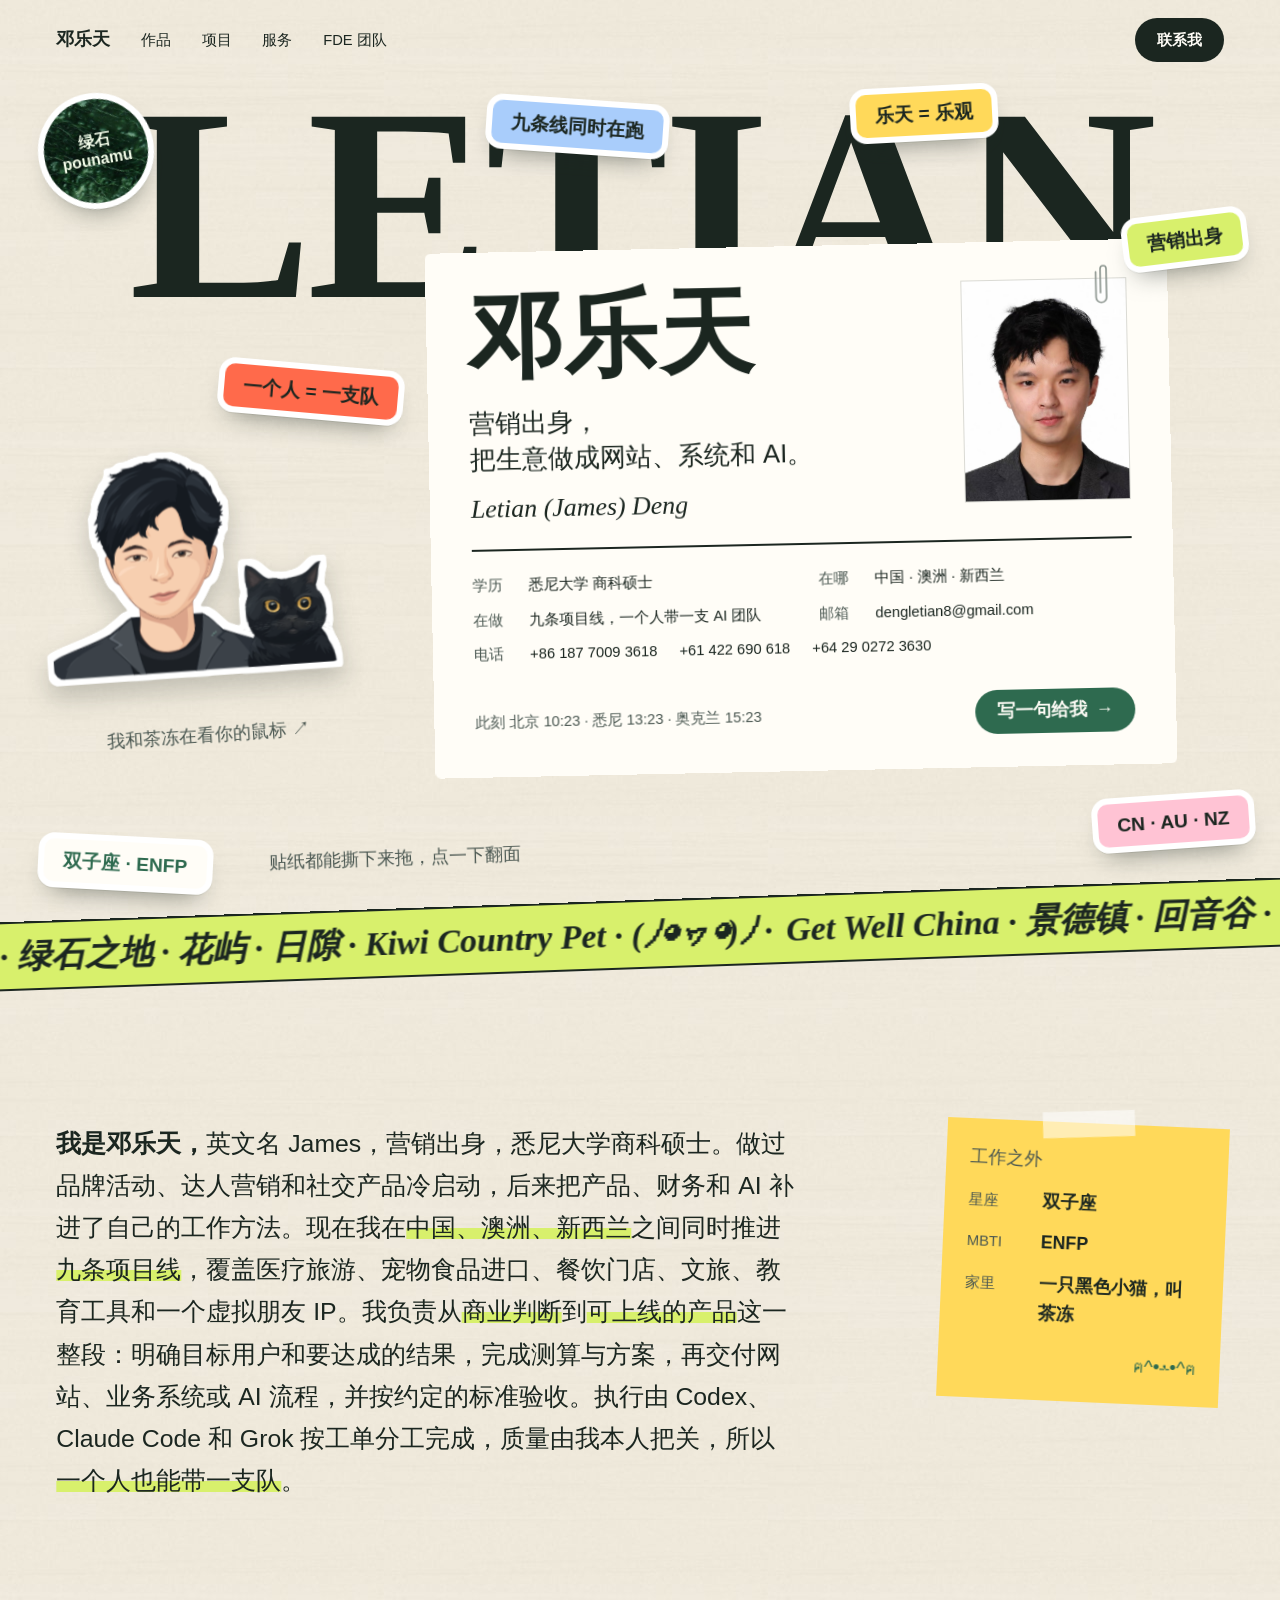
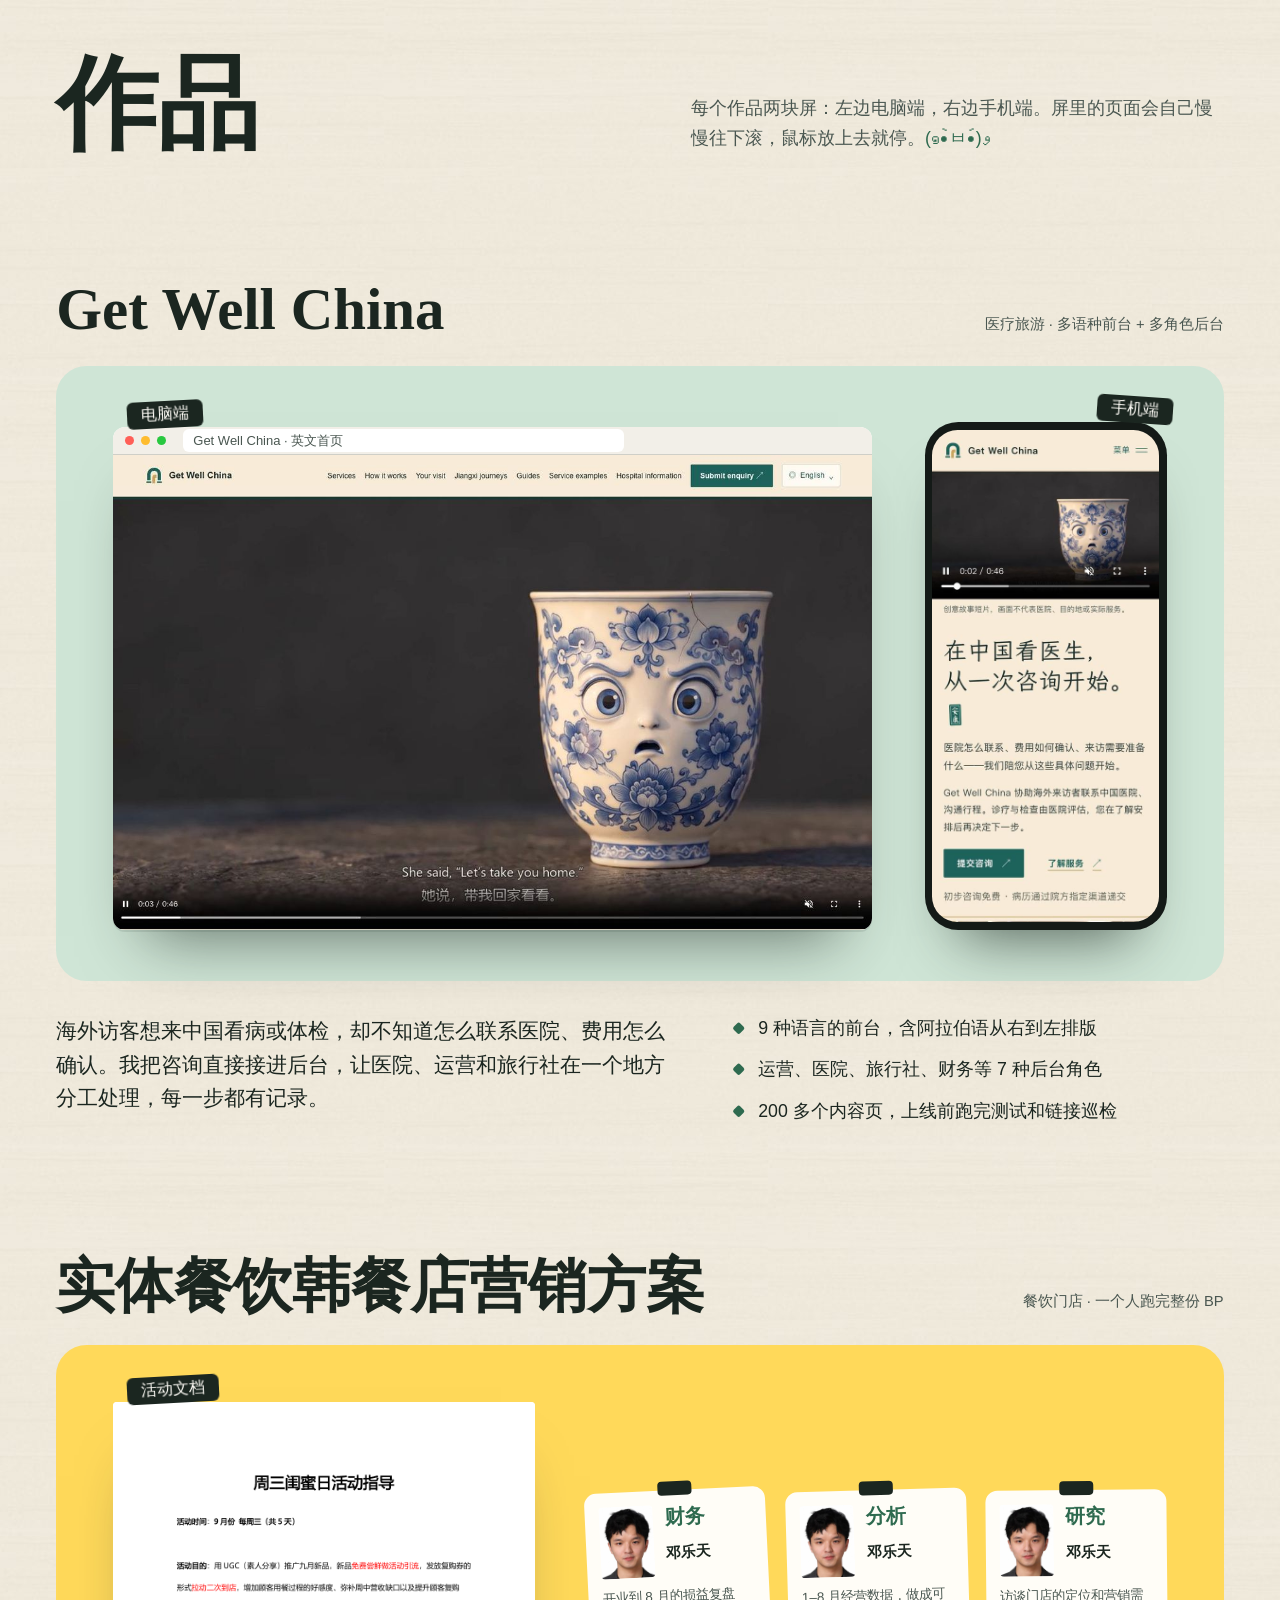
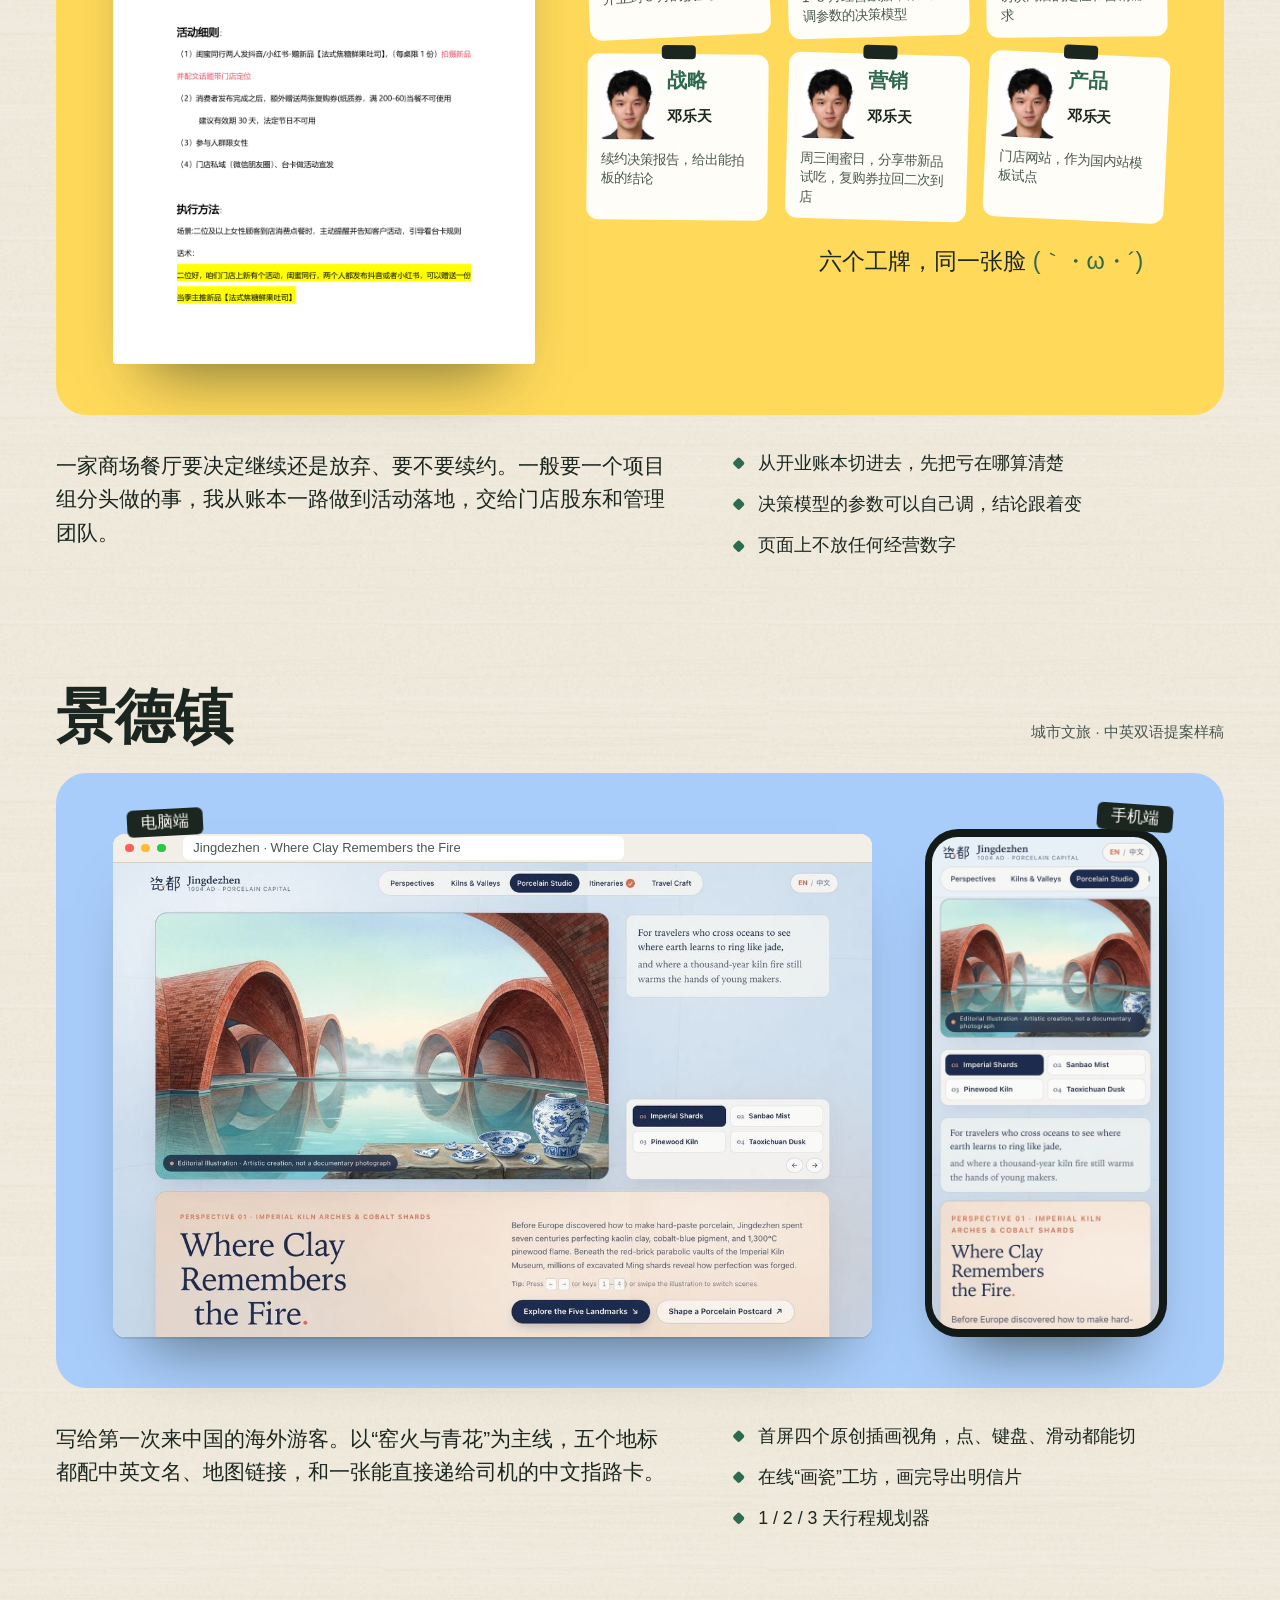
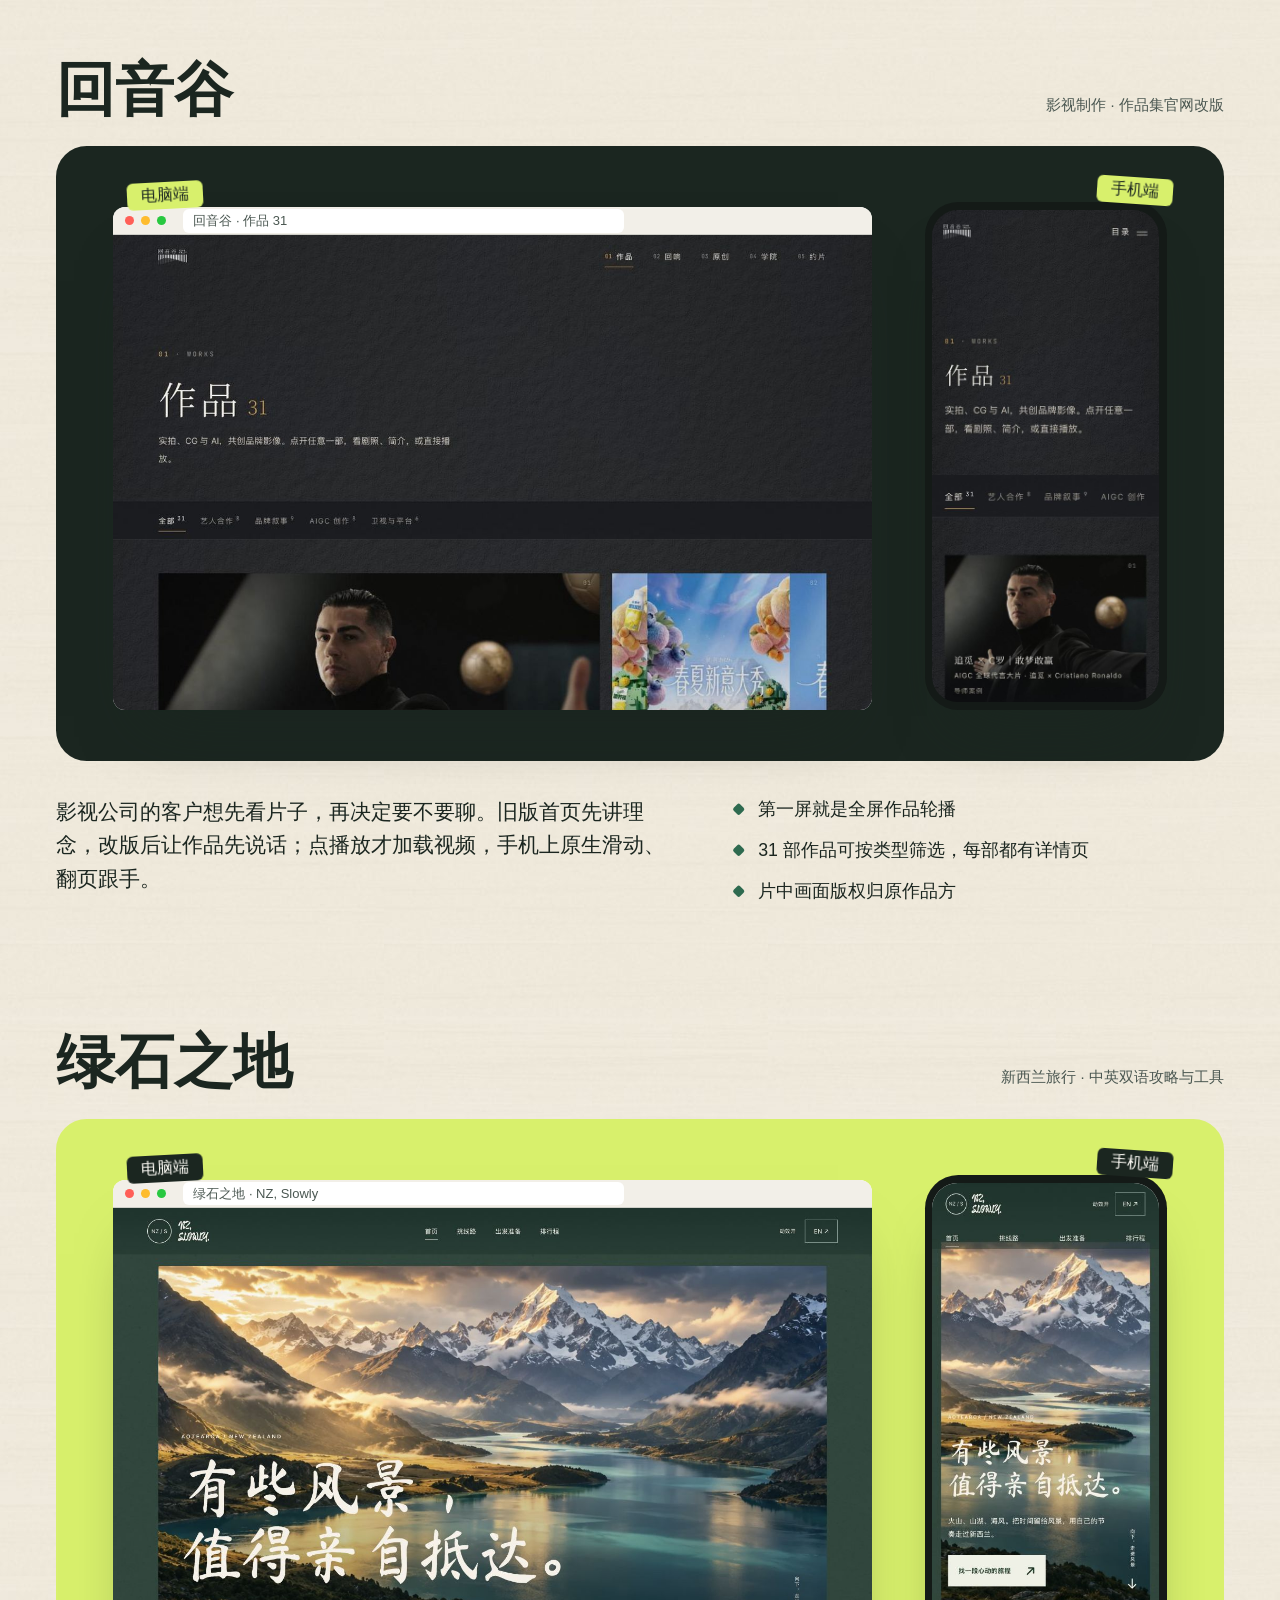
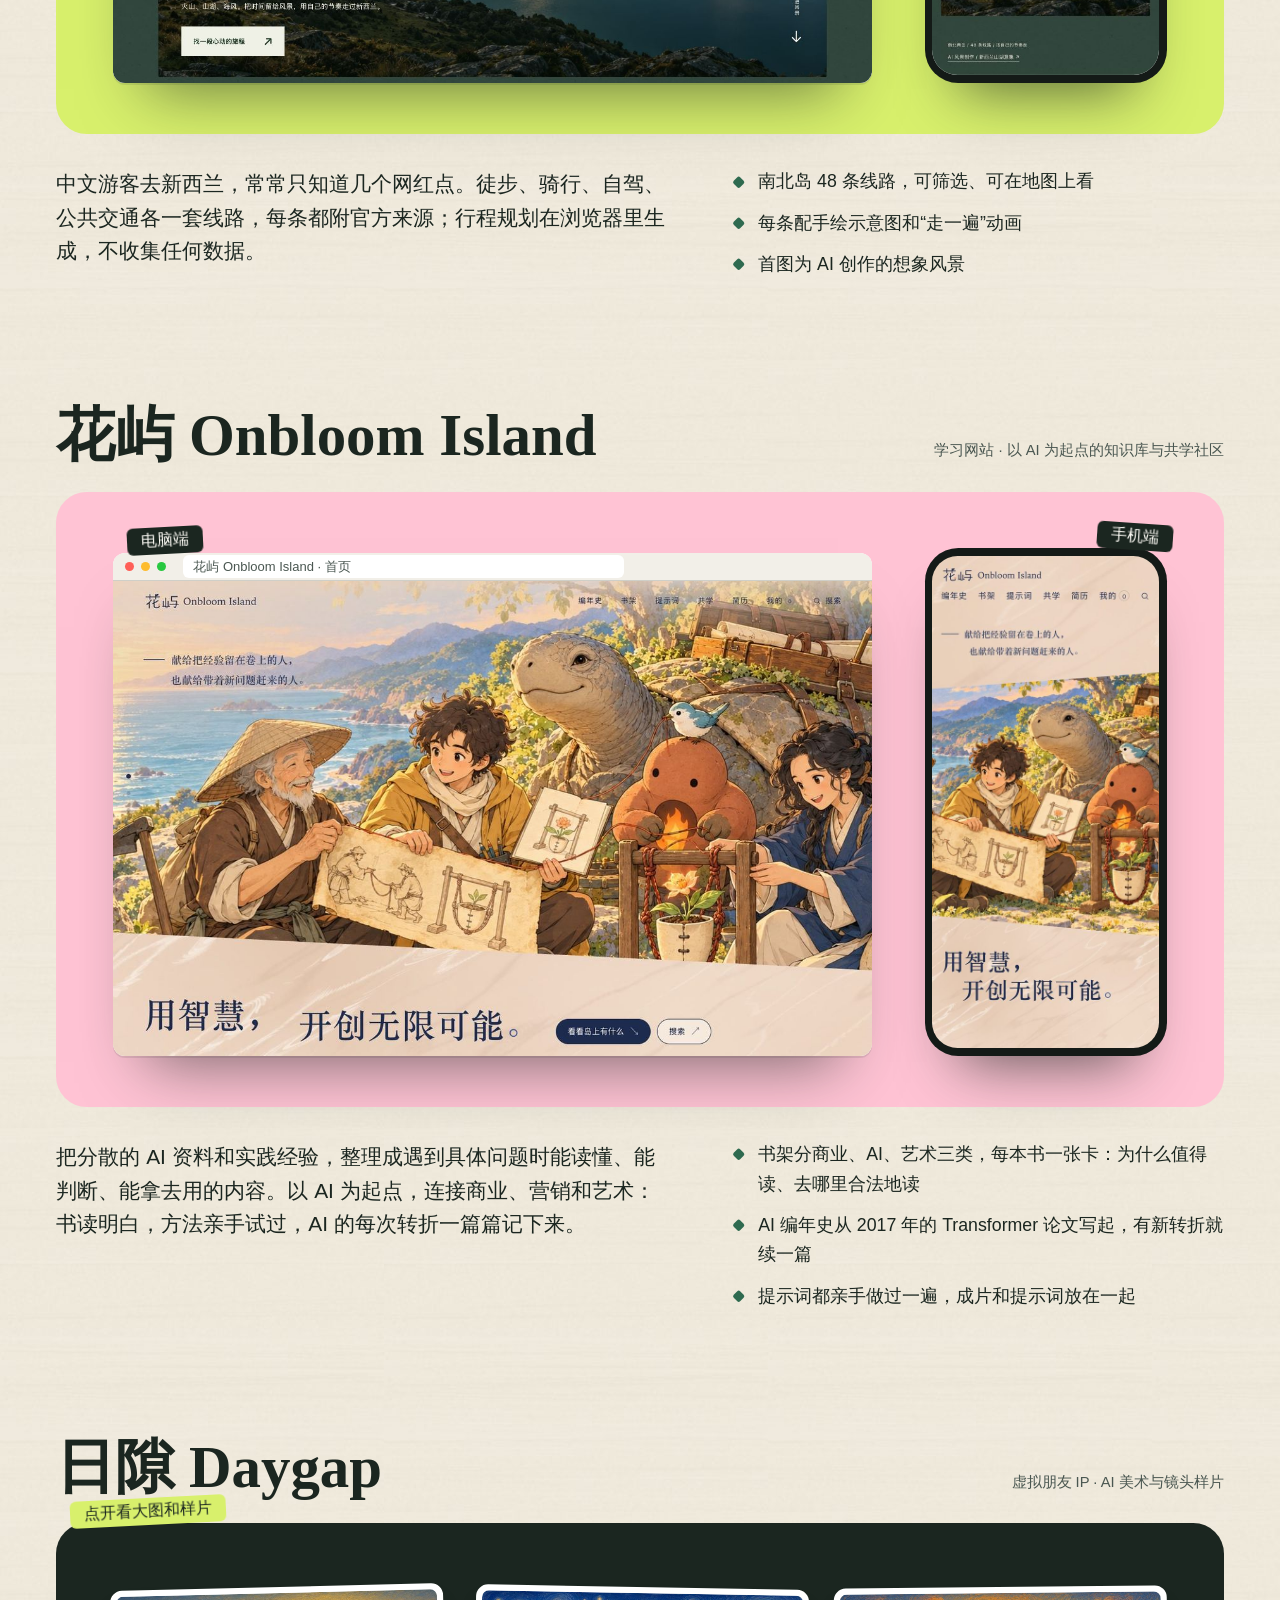
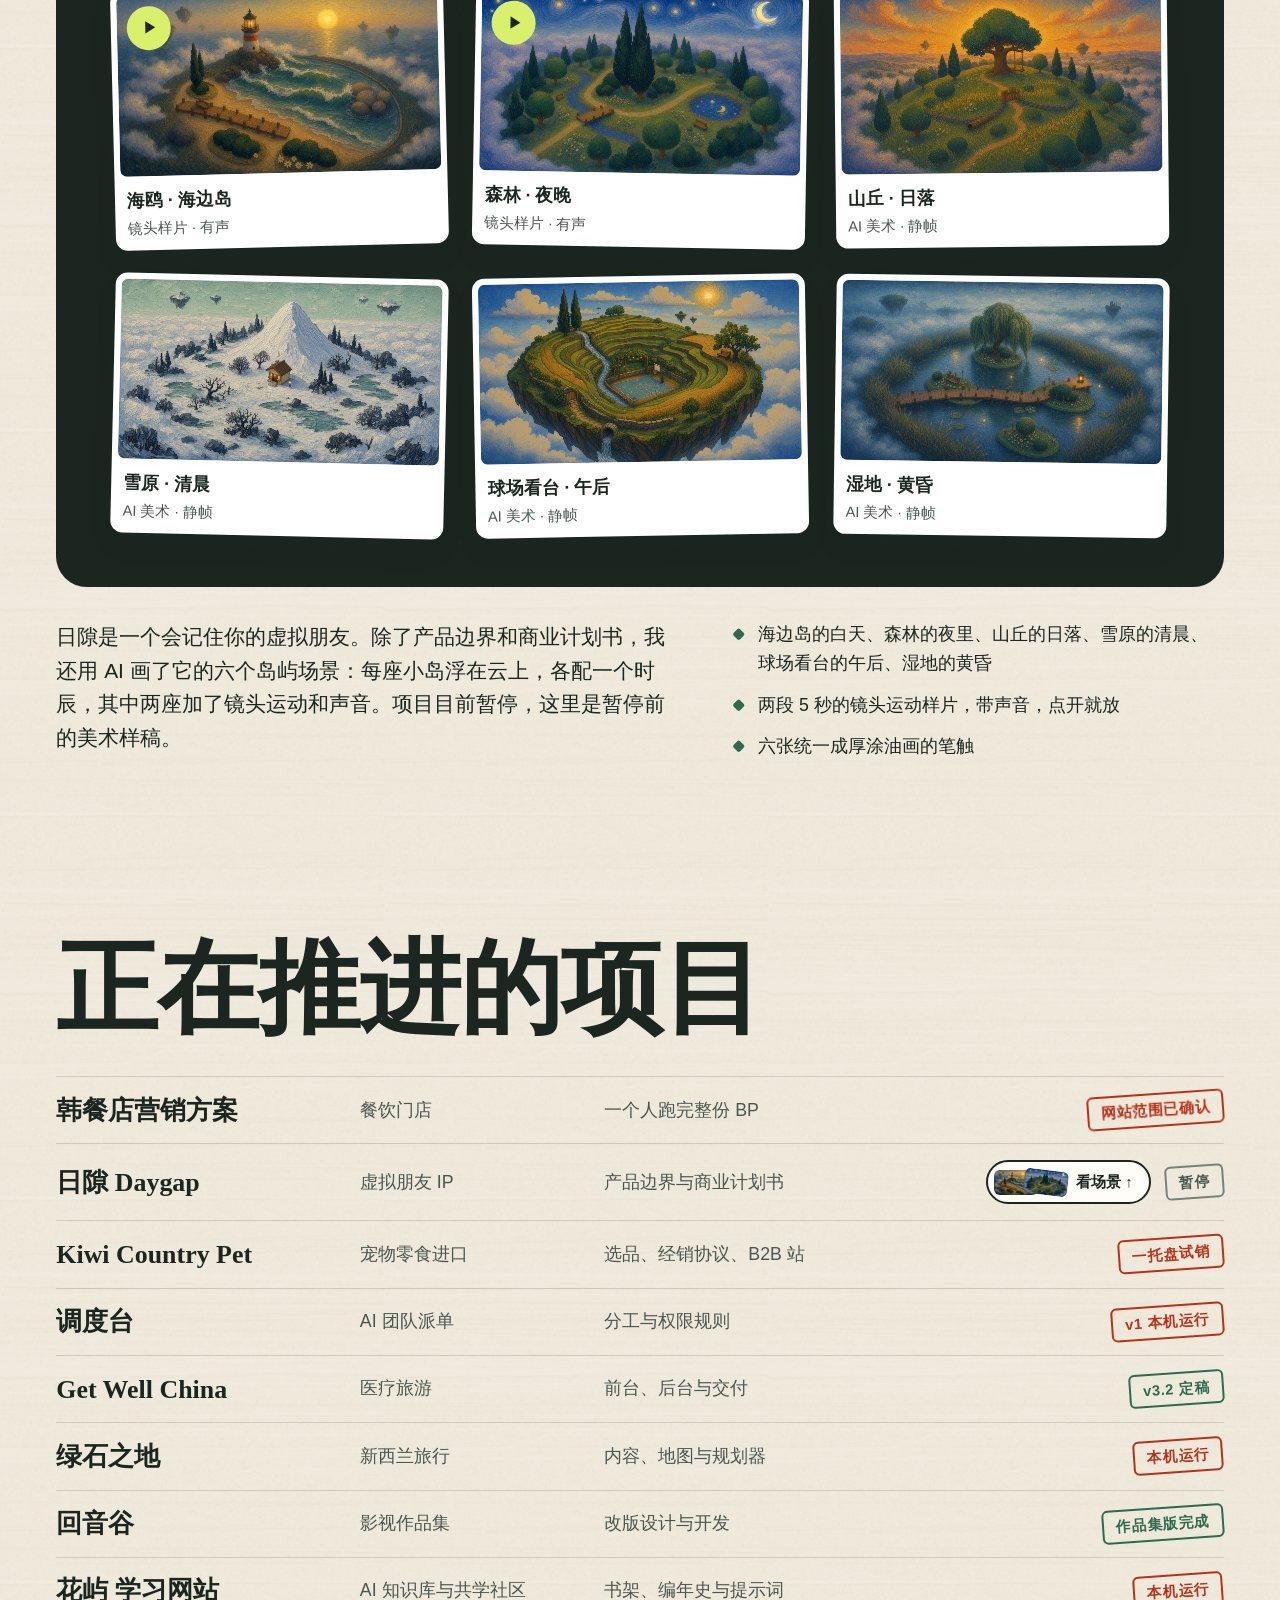
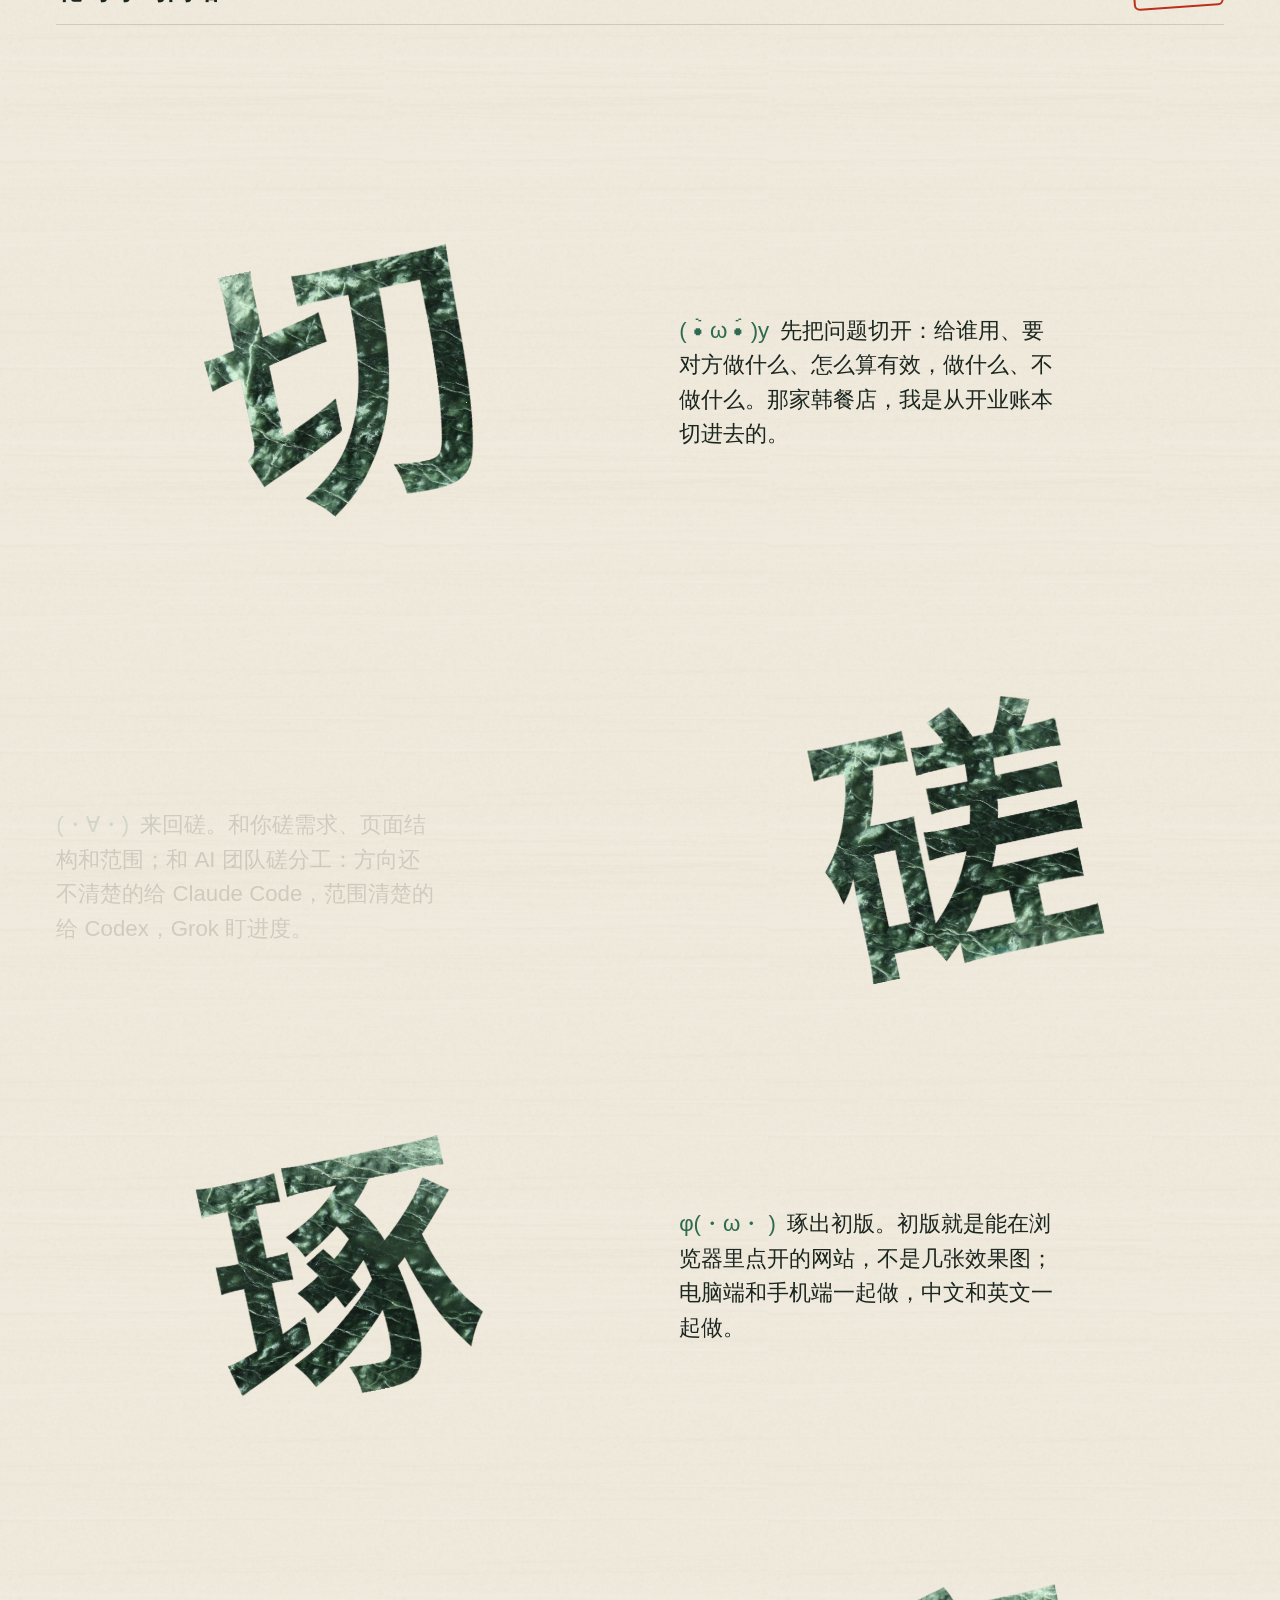
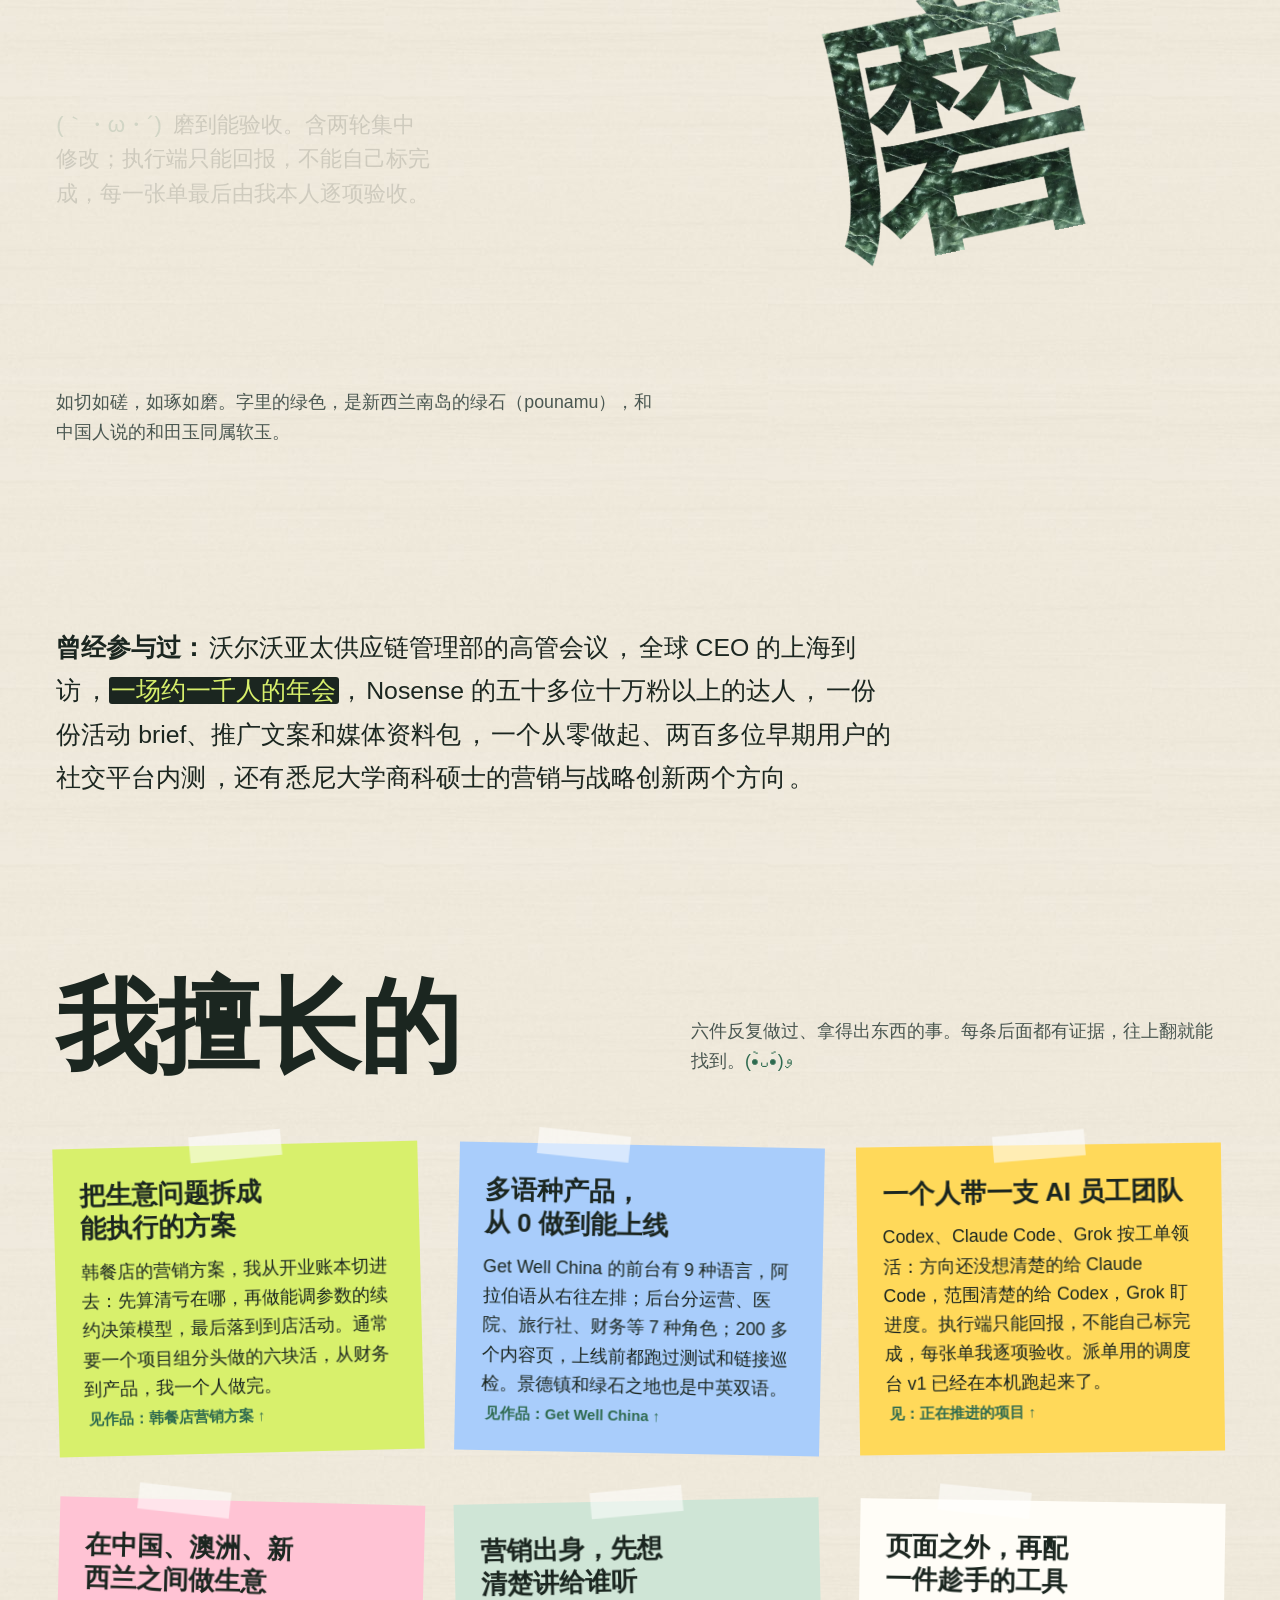
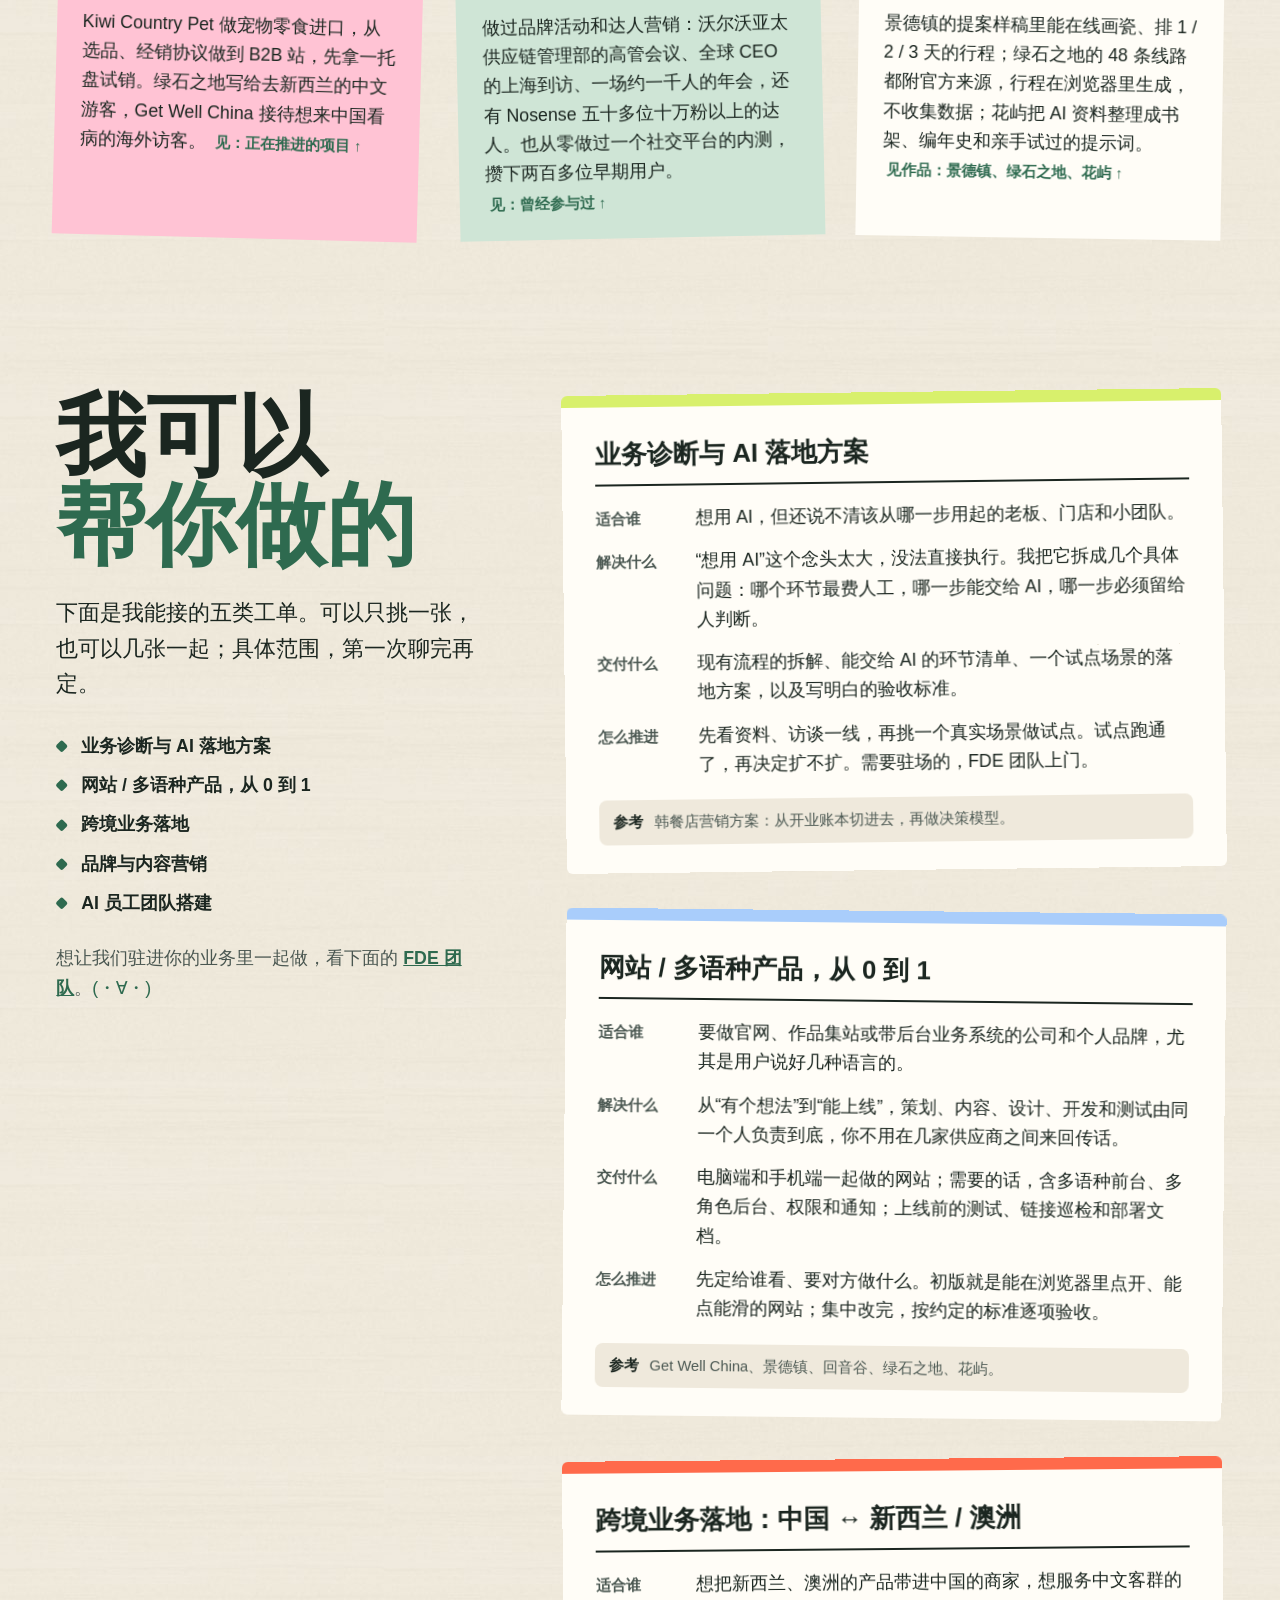
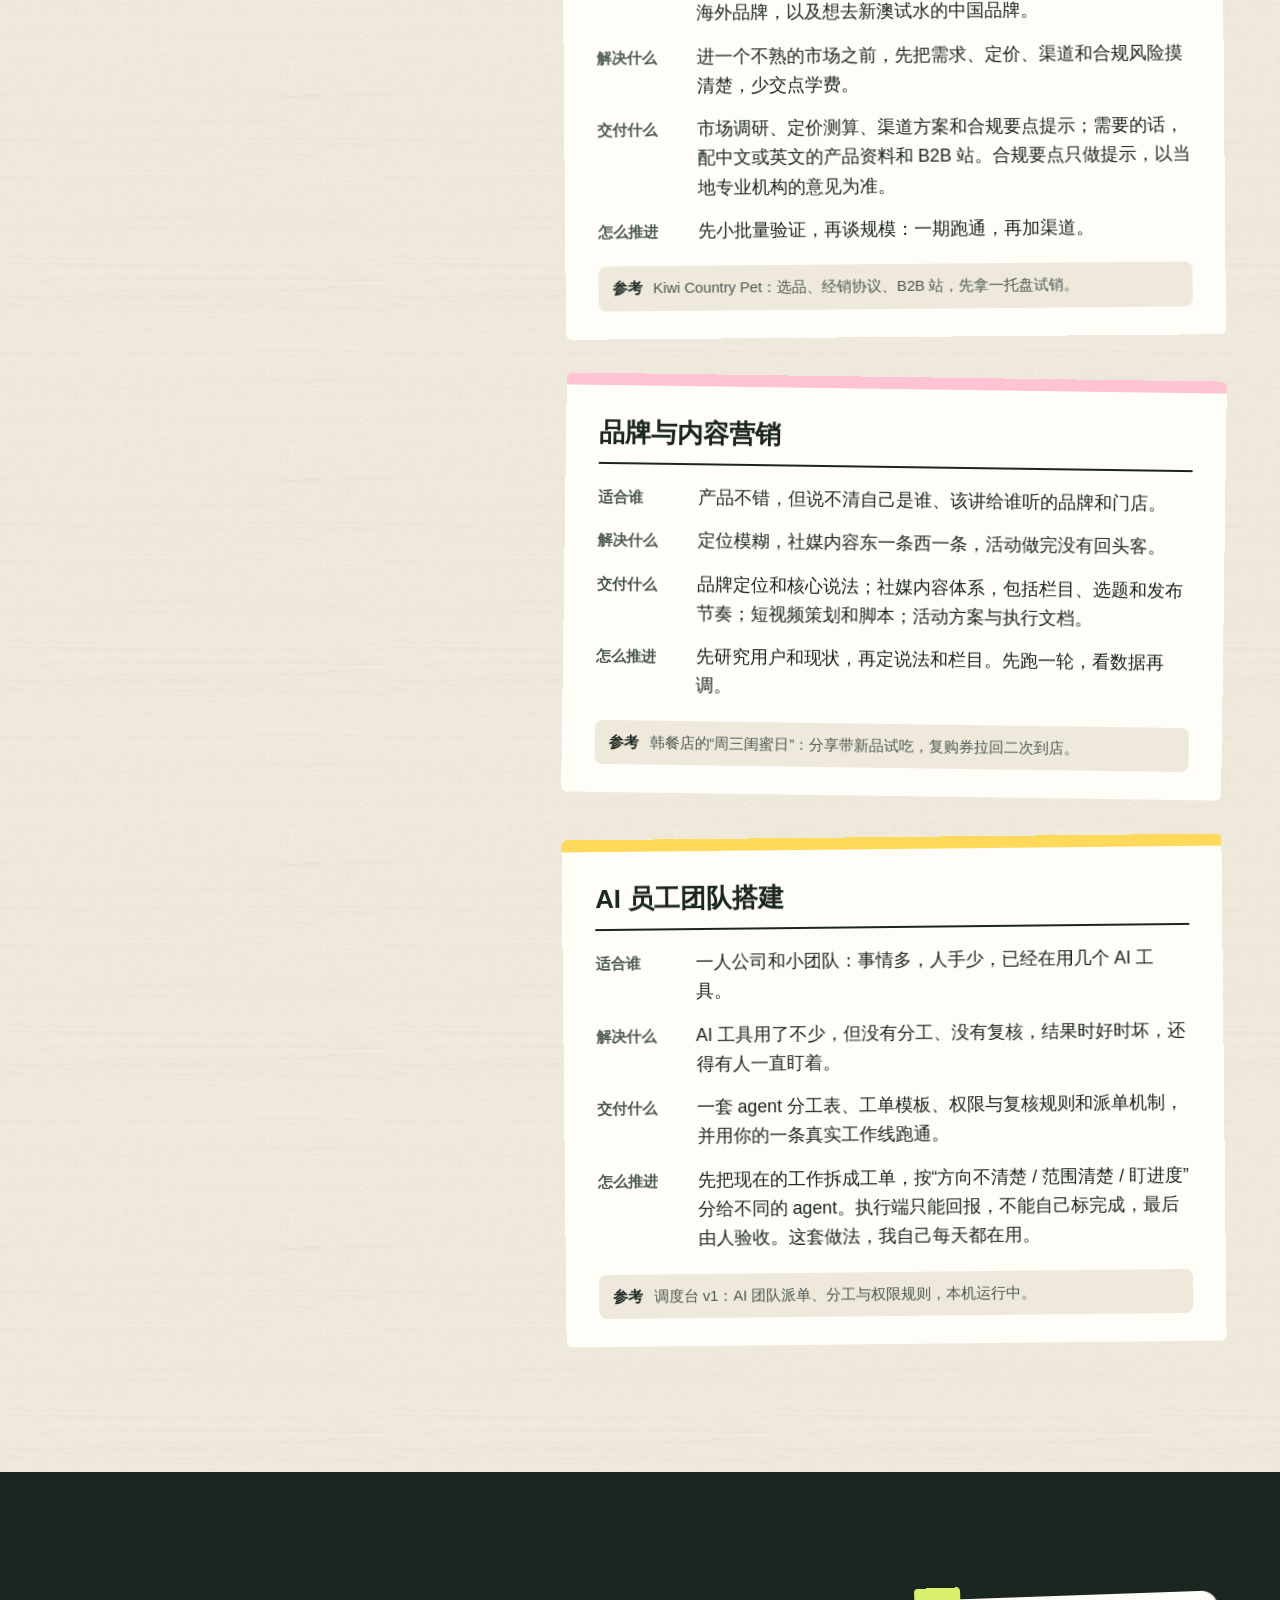
==== index.html @ e3991915 "Personal site v3.1: work, projects, skills, services, FDE team Static HTML/CSS/JS with only the asse" ====
<!doctype html>
<html lang="zh-CN">
<head>
<meta charset="utf-8">
<meta name="viewport" content="width=device-width, initial-scale=1">
<title>邓乐天 · 个人站</title>
<meta name="description" content="邓乐天（James），营销出身的跨境项目操盘手，在中国、澳洲、新西兰之间，把生意做成网站、系统和 AI 流程；也可以带 FDE 团队驻进业务里落地。">
<meta name="theme-color" content="#efe9dc">
<link rel="preload" as="image" href="assets/v3/portrait-cv.jpg">
<link rel="stylesheet" href="v3.css">
</head>
<body>

<section class="hero" id="top">
  <header class="top">
    <nav class="top-left" aria-label="页面">
      <a class="mark" href="#top">邓乐天</a>
      <a href="#work">作品</a>
      <a href="#now">项目</a>
      <a href="#services">服务</a>
      <a href="#fde">FDE 团队</a>
    </nav>
    <a class="act" href="#contact">联系我</a>
  </header>

  <div class="desk" data-desk>
    <p class="giant" aria-hidden="true" data-giant><span style="--i:0"><i>L</i></span><span style="--i:1"><i>E</i></span><span style="--i:2"><i>T</i></span><span style="--i:3"><i>I</i></span><span style="--i:4"><i>A</i></span><span style="--i:5"><i>N</i></span></p>

    <article class="cv" aria-labelledby="cv-name">
      <div class="cv-top">
        <div class="cv-id">
          <h1 id="cv-name">邓乐天</h1>
          <p class="cv-role">营销出身，<br>把生意做成网站、系统和 AI。</p>
          <p class="cv-en">Letian (James) Deng</p>
        </div>
        <figure class="cv-photo">
          <svg class="clip" viewBox="0 0 24 64" aria-hidden="true"><path d="M8 44V12a4 4 0 0 1 8 0v38a7 7 0 0 1-14 0V16" fill="none" stroke="currentColor" stroke-width="2.2" stroke-linecap="round"/></svg>
          <img src="assets/v3/portrait-cv.jpg" width="600" height="800" alt="邓乐天的证件照：深灰西装，黑色内搭，白色背景" fetchpriority="high">
        </figure>
      </div>
      <dl class="cv-rows">
        <div><dt>学历</dt><dd>悉尼大学 商科硕士</dd></div>
        <div><dt>在哪</dt><dd>中国 · 澳洲 · 新西兰</dd></div>
        <div><dt>在做</dt><dd>九条项目线，一个人带一支 AI 团队</dd></div>
        <div><dt>邮箱</dt><dd><a href="mailto:dengletian8@gmail.com">dengletian8@gmail.com</a></dd></div>
        <div class="wide"><dt>电话</dt><dd class="tels"><a href="tel:+8618770093618">+86 187 7009 3618</a><a href="tel:+61422690618">+61 422 690 618</a><a href="tel:+642902723630">+64 29 0272 3630</a></dd></div>
      </dl>
      <div class="cv-foot">
        <p class="now-line" data-nowline>北京 UTC+8 · 悉尼 UTC+11 · 奥克兰 UTC+13</p>
        <a class="btn" href="#contact">写一句给我 <span aria-hidden="true">→</span></a>
      </div>
    </article>

    <button class="face face-hero toon" type="button" data-face aria-label="乐天和茶冻的卡通头像，眼睛跟着你的鼠标，点一下">
      <svg class="toon-art" viewBox="-30 -30 1060 840" aria-hidden="true"><defs><filter id="h-die" x="-6%" y="-6%" width="112%" height="112%" color-interpolation-filters="sRGB"><feMorphology in="SourceAlpha" operator="dilate" radius="20" result="d"/><feGaussianBlur in="d" stdDeviation="5" result="b"/><feComponentTransfer in="b" result="t"><feFuncA type="linear" slope="6" intercept="-2"/></feComponentTransfer><feFlood flood-color="#fff"/><feComposite in2="t" operator="in" result="w"/><feMerge><feMergeNode in="w"/><feMergeNode in="SourceGraphic"/></feMerge></filter><clipPath id="h-frame"><rect x="0" y="0" width="1000" height="780" rx="36"/></clipPath></defs><g filter="url(#h-die)"><g clip-path="url(#h-frame)"><svg class="lt" x="0" y="0" width="780" height="780" viewBox="-35 118 1100 1100"><g id="lt-attire"><path d="M-110 1250C-102 1194 -65 1141 -8 1113 49 1085 160 1059 251 1014L316 969Q337 947 358 940L704 943Q728 956 751 989L792 1025C868 1058 961 1083 1031 1118 1078 1143 1115 1181 1129 1250Z" fill="#3b4148" stroke="#181d24" stroke-width="5"/><path d="M-102 1250Q-84 1166 -17 1126 63 1082 212 1048 102 1091 50 1136 20 1179 6 1250Z" fill="#2c323a"/><path d="M850 1052Q933 1073 1020 1120 1081 1153 1120 1249L925 1250 950 1192Q919 1137 850 1052Z" fill="#2c323a"/><path d="M301 1017L354 946 704 946 749 1019 681 1250H360Z" fill="#1c2025" stroke="#181d24" stroke-width="4"/><path d="M397.4 846C402.2 907 403.8 961 394.2 1003C395 1033 421.4 1073 452.6 1096C472.6 1110 498.2 1117 524.6 1118C572.6 1119 611.8 1101 637.4 1068C652.6 1049 661.4 1022 662.2 997C655 949 656.6 903 663 853Z" fill="#f7cfb0" stroke="#794f44" stroke-width="3.2"/><defs><clipPath id="lt-neckcut"><path d="M397.4 846C402.2 907 403.8 961 394.2 1003C395 1033 421.4 1073 452.6 1096C472.6 1110 498.2 1117 524.6 1118C572.6 1119 611.8 1101 637.4 1068C652.6 1049 661.4 1022 662.2 997C655 949 656.6 903 663 853Z"/></clipPath></defs><g clip-path="url(#lt-neckcut)"><path d="M389.4 846L671 830L667.8 1120L617.4 1120Q587 1046 555 1004Q509.4 976 455.8 962Q417.4 950 394.2 926Z" fill="#dba48a"/><path d="M631 912Q636.6 1010 613.4 1061Q594.2 1095 558.2 1123L667.8 1125L671.8 892Z" fill="#efbd9c"/></g><path d="M354 996C365 1036 397 1078 435 1101 463 1119 495 1125 533 1125 590 1126 638 1106 668 1072 687 1051 696 1023 699 991L706 1015Q695 1075 658 1110C620 1146 567 1159 518 1157 449 1155 386 1126 360 1081L341 1034Z" fill="#282c32"/><path d="M362 1051C387 1110 455 1148 524 1148 599 1150 664 1121 692 1058" fill="none" stroke="#32363b" stroke-width="2"/><path d="M393 1095l-2 7" fill="none" stroke="#383b3e" stroke-width="1.2"/><path d="M405 1105l-2 7" fill="none" stroke="#383b3e" stroke-width="1.2"/><path d="M420 1114l-2 7" fill="none" stroke="#383b3e" stroke-width="1.2"/><path d="M438 1124l-2 7" fill="none" stroke="#383b3e" stroke-width="1.2"/><path d="M457 1131l-2 7" fill="none" stroke="#383b3e" stroke-width="1.2"/><path d="M477 1136l-2 7" fill="none" stroke="#383b3e" stroke-width="1.2"/><path d="M498 1139l-2 7" fill="none" stroke="#383b3e" stroke-width="1.2"/><path d="M521 1140l-2 7" fill="none" stroke="#383b3e" stroke-width="1.2"/><path d="M544 1140l-2 7" fill="none" stroke="#383b3e" stroke-width="1.2"/><path d="M566 1137l-2 7" fill="none" stroke="#383b3e" stroke-width="1.2"/><path d="M591 1133l-2 7" fill="none" stroke="#383b3e" stroke-width="1.2"/><path d="M614 1127l-2 7" fill="none" stroke="#383b3e" stroke-width="1.2"/><path d="M638 1116l-2 7" fill="none" stroke="#383b3e" stroke-width="1.2"/><path d="M656 1104l-2 7" fill="none" stroke="#383b3e" stroke-width="1.2"/><path d="M358 942Q321 964 294 994L237 1032 288 1067 258 1082 362 1190 400 1241 419 1241C390 1151 368 1042 358 942Z" fill="#494f55" stroke="#181d24" stroke-width="3.8"/><path d="M294 994L239 1032 290 1067 260 1082 272 1082 308 1069 259 1033Z" fill="#626971"/><path d="M702 943Q738 958 770 998L807 1037 775 1062 801 1080Q736 1145 687 1240L648 1240C680 1129 704 1020 702 943Z" fill="#494f55" stroke="#181d24" stroke-width="4"/><path d="M772 1000L808 1038 778 1063 801 1080 794 1087 763 1062 796 1037Z" fill="#2c323a"/><path d="M285 1098Q335 1153 372 1204" fill="none" stroke="#687076" stroke-width="2.4"/><g id="lt-lapel-pin"><path d="M744 1052l7-10 6 3 6-9" fill="none" stroke="#263338" stroke-width="5.5"/><path d="M744 1051l7-10 6 3 6-9" fill="none" stroke="#8ab9ab" stroke-width="2.3"/><circle cx="744" cy="1051" r="2.75" fill="#a7cfbf"/><circle cx="753" cy="1042" r="2.75" fill="#a7cfbf"/><circle cx="763" cy="1035" r="2.75" fill="#a7cfbf"/></g><path d="M775 1092Q737 1136 705 1187" fill="none" stroke="#60686f" stroke-width="2.1"/><path d="M85 1114Q60 1130 25 1172" fill="none" stroke="#596168" stroke-width="2"/><path d="M971 1137Q1000 1164 1021 1207" fill="none" stroke="#252a30" stroke-width="3"/><path d="M894 1184l55-10" fill="none" stroke="#242b32" stroke-width="4.8"/><path d="M895 1179l53-10" fill="none" stroke="#626971" stroke-width="1.8"/></g><g id="lt-ears"><path d="M290 645C277 626 261 625 254 638C247 650 256 674 264.2 699.1L281 740.9Q290.7 765.1 308.7 774.4Q323.3 781.8 334.2 771.6L324 716.7Z" fill="#efbd9c" stroke="#794f44" stroke-width="4"/><path d="M738 650Q756 621 777 618Q794 616 795 637Q794 654 784 680.5L762.4 737.2Q750.7 767 729.4 773.5Q710.8 780.9 703.3 767.9L709.6 705.6Z" fill="#efbd9c" stroke="#794f44" stroke-width="4"/><path d="M264 647Q274 642 282 660.9L305.3 719.5L304.3 746.5Q291.7 747.4 284.8 732.5L272.3 701.9Q291.9 712.1 286 691.6Z" fill="#dba48a"/><path d="M778 636Q763 633 755 660L734.2 712.1Q745.5 706.5 754.2 711.1Q759 724.2 743.3 740L739.2 748.4Q751.5 744.6 761.2 722.3L778 674Q786 647 778 636Z" fill="#dba48a"/><path d="M261 648Q275 643 282 667.4" fill="none" stroke="#a76758" stroke-width="3"/><path d="M775 646Q761 652 759 671.2M752 681.4Q743 688.8 741.7 700.9" fill="none" stroke="#a76758" stroke-width="3"/></g><g id="lt-face"><path d="M292 546C302 445 361 363 474 354C576 341 694 395 738 480C765 534 760 605 753 680.5C746.5 729.8 726.5 773.5 699.7 818.1C680.5 852.5 661.1 879.5 634.1 901.8L596.2 927.8Q565.5 953 527.2 954.8Q500 956.7 477.1 946.4Q447.2 933.4 416.7 910.2Q382.3 886.9 361 855.3Q333.3 818.1 308.8 769.7L285 713.9C275 659 282 593 292 546Z" fill="#f7cfb0" stroke="#794f44" stroke-width="4.5"/><defs><clipPath id="lt-facecut"><path d="M292 546C302 445 361 363 474 354C576 341 694 395 738 480C765 534 760 605 753 680.5C746.5 729.8 726.5 773.5 699.7 818.1C680.5 852.5 661.1 879.5 634.1 901.8L596.2 927.8Q565.5 953 527.2 954.8Q500 956.7 477.1 946.4Q447.2 933.4 416.7 910.2Q382.3 886.9 361 855.3Q333.3 818.1 308.8 769.7L285 713.9C275 659 282 593 292 546Z"/></clipPath></defs><g clip-path="url(#lt-facecut)"><path d="M619 414C656 454 676 495 694 538Q719 565 742 572L759 624L753.7 716.7L703.6 817.2L660 866.5L611.6 903.7L578.4 921.3Q618.9 884.1 635.6 854.4Q656.6 816.2 681.9 789.3Q703.5 759.5 705.9 729.8Q706.7 702.8 692 685.1Q682 673 661 669.3L640 667.4Q677 655 680 636Q679 615 660 606Q637 597 607 602L566 613Q580 596 608 581Q650 567 643 536L629 465Z" fill="#efc2a4"/><path d="M250 585L293 462Q361 382 507 340L713 382L786 517L763 689.8L734.5 707.4L736 613Q717 599 692 588Q670 579 651 544Q650 566 659 577Q638 560 630 521L620 468Q615 429 590 415Q556 418 530 452Q509 478 521 506Q498 486 501 465Q467 485 467 525L480 552Q448 542 441 515L421 538L393 555L397 532Q374 548 351 581Q343 589 332 592L334 572Q297 605 290 654Z" fill="#efbd9c"/><path d="M724 514Q748 556 739 627L730 679.5Q732.7 702.8 736.6 719.5C726.4 762.3 693.8 809.7 671.4 834.8Q652.8 852.5 634 871.1Q601 910.2 558.7 928.8Q533.2 942.7 494.9 937.1Q464.2 932.5 438.3 915.8L419.7 919.5L474.5 961.3L548.5 974.3L631 935.3L720.7 833.9L790 687Z" fill="#efbd9c"/><path d="M743 678.6Q740.5 720.5 725.6 747.4L693 803.2Q683.8 825.5 657.9 847.9Q644.5 862.7 634.2 877.6L667.1 859L730 785.5L768.9 696.3Z" fill="#dba48a"/><path d="M283.1 694.4Q300.5 720.5 314.4 755.8Q329.1 788.3 355.2 828.3L372.4 853.4Q345.2 839.5 328.6 812.5L287 748.4Z" fill="#efbd9c"/><path d="M312.2 718.6C324.2 701.9 344 693.5 366 690.7Q386 688.8 404 692.5C381.1 698.1 357.4 706.5 337.1 719.5L317.5 733.5Q306.9 735.3 312.2 718.6Z" fill="#fcd9bf"/><path d="M463 609Q479 619 481 638Q483 651 473 667.4L460 674Q466 660.9 464 648L453 628Z" fill="#efbd9c"/><path d="M563 596Q548 614 548 643C548 667.4 549 687 562.9 707.4Q572.5 724.2 577.1 737.2C579.7 746.5 571.5 755.8 559.6 765.1L542.9 775.3L507.4 774.4L487.1 770.7L474.2 758.6L475.9 750.2Q487 764.2 507.3 758.6L532.6 752.1Q553.3 746.5 552.5 734.4Q550.7 722.3 540.9 709.3Q535 700.9 536 682.3L538 648Q537 618 551 601Z" fill="#efbd9c"/><path d="M551 652Q552 687 568.8 713Q579.3 730.7 577.9 743.7L570.6 754.9L556.8 760.4L557.9 754.9L567 745.6Q571.2 736.3 563.7 721.4Q551.9 703.7 548 689.8Z" fill="#dba48a"/><path d="M500 683.2Q504 657 509 650L507 701.9Q505.1 723.2 493.3 737.2L485.6 741.8Q496.1 713.9 500 683.2Z" fill="#ffe4c8"/><path d="M496.4 744.6Q509.1 734.4 526.9 733.5L534.7 737.2Q523.9 738.1 514.1 744.6Q503.3 748.4 496.4 744.6Z" fill="#ffe4c8"/><path d="M506.4 774.4Q525.6 780.9 541 773.5L546.9 769.7L545.8 776.2Q527.4 788.3 510.3 781.8Z" fill="#dba48a"/><path d="M468.6 871.1C491.7 881.3 529.2 882.3 551.3 869.2Q544 881.3 527.4 886.9Q501.4 892.5 485.6 882.3Z" fill="#efbd9c"/></g></g><g id="lt-features"><g class="lt-brows"><g id="lt-brow-left"><path d="M332 618Q351 600 381 593L407 592Q431 597 454 614L458 621Q438 612 421 610 401 605 386 610 359 618 339 620Z" fill="#dba48a"/><path d="M335 615Q349 603 380 590L373 596Q395 582 411 590 431 592 452 610L458 617Q439 609 420 606 397 602 378 609 358 615 341 618L347 613Z" fill="#352a29"/><path d="M344 609Q366 596 380 594L364 602Z" fill="#57433a"/></g><g id="lt-brow-right"><path d="M557 610Q570 590 591 584L614 580Q646 577 673 595L680 601Q647 593 624 595 591 599 560 617Z" fill="#dba48a"/><path d="M558 605Q568 590 589 583L585 589Q600 580 617 578 634 576 646 582L665 588 680 598 671 596 677 601Q648 592 630 591 600 591 570 605L560 611Z" fill="#352a29"/><path d="M583 589Q605 579 623 581 609 583 596 587Z" fill="#57433a"/></g></g><g id="lt-eyes"><g transform="translate(0,144.1) scale(1,.78)"><g class="lt-eo"><g id="lt-eye-left" transform="translate(397 652) scale(1.05 1.16) translate(-397 -652)"><path d="M342 651Q368 630 396 629 431 627 451 649L451 657 433 652Q392 643 351 659Z" fill="#dba48a"/><path d="M351 653Q371 637 397 635 424 633 440 642 449 647 453 655 439 666 420 669 389 673 367 664Z" fill="#f0d6bc"/><defs><clipPath id="lt-left-eye"><path d="M351 653Q371 637 397 635 424 633 440 642 449 647 453 655 439 666 420 669 389 673 367 664Z"/></clipPath></defs><g clip-path="url(#lt-left-eye)"><g transform="translate(-8 0)"><g class="iris"><circle cx="412" cy="647" r="18.1" fill="#503b32"/><circle cx="412" cy="644" r="12.0" fill="#29272a"/><circle cx="413" cy="643" r="7.3" fill="#181d24"/><path d="M403 658Q411 662 423 655 421 663 413 665 407 665 403 661Z" fill="#956c4e"/><circle cx="406" cy="641" r="2.9" fill="#efe0c8"/></g></g></g><path d="M345 654Q351 652 355 649 373 634 398 633 427 631 443 643 453 650 454 657 447 649 436 646 420 638 400 638 374 639 355 655Z" fill="#47332e"/><path d="M361 660Q374 667 389 669L407 670Q387 673 376 669Z" fill="#bf806d"/><path d="M428 668Q442 666 453 655L449 662 440 666Z" fill="#794f44"/></g><g id="lt-eye-right" transform="translate(624 645) scale(1.05 1.16) translate(-624 -645)"><path d="M576 653Q587 633 605 626 640 616 674 636L671 646 652 638Q610 635 581 659Z" fill="#dba48a"/><path d="M580 653Q590 637 607 631 632 625 657 633L671 640Q664 654 644 660 615 668 589 659Z" fill="#f0d6bc"/><defs><clipPath id="lt-right-eye"><path d="M580 653Q590 637 607 631 632 625 657 633L671 640Q664 654 644 660 615 668 589 659Z"/></clipPath></defs><g clip-path="url(#lt-right-eye)"><g transform="translate(7 0)"><g class="iris"><circle cx="617" cy="641" r="18.7" fill="#503b32"/><circle cx="617" cy="638" r="12" fill="#29272a"/><circle cx="617" cy="638" r="7.8" fill="#181d24"/><path d="M610 654Q620 656 629 647 630 654 622 659 615 661 610 657Z" fill="#956c4e"/><circle cx="611" cy="635" r="2.9" fill="#efe0c8"/></g></g></g><path d="M576 655Q585 637 598 631 618 621 642 625 654 627 668 635L675 638 671 641 661 638Q644 629 625 630 595 632 581 655L578 657Z" fill="#47332e"/><path d="M585 658Q595 662 609 663L618 663Q598 667 587 662Z" fill="#bf806d"/><path d="M644 660Q662 654 671 642L667 652Q656 661 644 660Z" fill="#794f44"/></g></g><g class="lt-ec"><path d="M349 649 Q373 656 398 656 Q430 658 452 649 Q436 659 408 661 Q371 662 349 649Z" fill="#553d34"/><path d="M578 649 Q597 653 617 648 Q645 646 671 638 Q653 649 632 652 Q604 659 578 649Z" fill="#553d34"/></g></g></g><g id="lt-nose"><path d="M468.7 737.2Q464 745.6 470.3 757.6Q475.4 764.2 482.2 767L475.5 767Q465.6 762.3 463.3 751.1Q462 742.8 468.7 737.2Z" fill="#dba48a"/><path d="M474.3 759.5Q482 756.7 492.8 762.3L500.6 769.7Q492.9 768.8 486.1 766Q478.3 766 474.3 759.5Z" fill="#794f44"/><path d="M543 768.8Q548.1 760.4 556.9 758.6L565.6 759.5Q561.6 763.2 556.7 764.2Q548.9 765.1 543 768.8Z" fill="#794f44"/><path d="M515.1 780.9Q525.6 782.8 535.2 780L532.3 782.8L521.8 784.6Z" fill="#efbd9c"/></g><g id="lt-mouth" class="lt-mn"><path d="M454.7 841.4Q470.8 838.6 484.2 833Q496.8 825.5 507.9 827.4L517.9 830.2Q527 830.2 536.2 825.5Q546.4 821.8 553.7 823.7Q570.1 827.4 591.4 822.8L598.9 821.8Q590.1 829.3 575.2 833Q544 843.2 522.4 845.1L482.8 844.1L462.2 846Z" fill="#c87d71"/><path d="M461.2 844.1Q483.6 842.3 503.5 841.4Q524.2 843.2 540.5 839.5L584.6 829.3L595.1 822.8Q587.7 837.6 576.3 846Q564.2 856.2 546.2 864.6Q524 874.8 498.4 865.5Q477.9 860 464 846.9Z" fill="#dc9282"/><path d="M481 845.1Q504.4 844.1 521.5 846Q544 844.1 564.2 834.8L579.7 833.9Q563.7 846 548.3 850.6Q514.3 860.9 485.6 848.8Z" fill="#e8a18f"/><path d="M450.3 843.2Q457.4 840.4 465.5 840.4Q485.3 836.7 505.2 837.6Q517.9 840.4 531.5 837.6Q545.2 833.9 559.8 831.1L587.7 823.7L597.1 820.9Q600.9 819 600.7 821.8L593.9 826.5Q584.5 831.1 567 834.8Q548.7 838.6 533.2 842.3Q519.7 845.1 506.2 842.3Q489 841.4 464.8 845.1L454.1 846.9Z" fill="#744b44"/><path d="M451.9 839.5Q446.8 844.1 449.7 847.9L453.4 850.6L452.2 845.1L457.5 842.3Z" fill="#dba48a"/><path d="M592.6 819Q598.3 817.2 603.7 819L606.3 820.9L601.7 820.9L597.7 824.6Z" fill="#dba48a"/><path d="M494.9 865.5Q511.7 871.1 524 869.2L538.2 865.5Q522.3 875.8 505.6 872Z" fill="#dba48a"/></g><g class="lt-mh"><path d="M442.4 833Q449.4 829.3 455.8 829.3Q471.5 832 486.8 828.3Q502.3 823.7 511.5 826.5L520.7 829.3Q527 829.3 538.1 824.6Q548.3 821.8 562.1 821.8C574.9 821.8 589.9 818.1 599.8 809.7Q604.6 807.9 607.3 808.8Q597.1 820.9 581.1 826.5C557.8 835.8 536.8 844.1 514.3 844.1Q478.3 844.1 453.5 836.7Z" fill="#c87d71"/><path d="M447.9 833.9C469.8 834.8 488.8 834.8 508.8 835.8C537 835.8 574 821.8 600.7 809.7C589.2 828.3 571 845.1 547.3 854.4Q517 869.2 491.2 859Q466.9 850.6 447.9 833.9Z" fill="#dc9282"/><path d="M477.3 841.4Q501.7 846 517.9 845.1Q545.9 841.4 572.7 829.3Q550.2 847.9 529.5 851.6Q503.7 859 482 846.9Z" fill="#e8a18f"/><path d="M445.1 832Q460.5 832 472.4 832C487 833 495.1 830.2 506.1 831.1Q513.4 833 523.4 833C545.3 831.1 569.4 821.8 594 812.5Q599.8 809.7 603.7 806.9L607.6 806Q603.2 813.5 593.5 820C572.4 834.8 541.2 847.9 515.2 850.6Q482.1 851.6 455.4 838.6Z" fill="#744b44"/><path d="M460.7 834.8C478.9 836.7 490.6 833 505.2 834.8Q517.9 837.6 531.5 833.9Q560.8 830.2 587.1 818.1C567 833 540.5 841.4 517.9 844.1Q485.6 847.9 460.7 834.8Z" fill="#f9e2c9"/><path d="M444.7 827.4Q447.4 826.5 451.1 827.4L454.9 829.3L449.5 831.1L444.4 835.8Q439.7 833.9 444.7 827.4Z" fill="#dba48a"/><path d="M594.5 806Q601.5 800.4 608.6 804.1L612.1 807.9Q606.6 806 602.6 809.7Z" fill="#dba48a"/><path d="M495.7 861.8Q516.1 866.5 535.6 860.9L544.6 856.2Q533.8 867.4 511.7 868.3Z" fill="#dba48a"/></g></g><g id="lt-hair"><path d="M276 651Q262 636 254 610L244 591 251 592Q234 570 233 549L221 557 231 529 218 534Q228 514 228 504L211 517Q229 484 228 463L212 473 225 447Q230 422 238 397L231 407Q235 385 248 363 259 337 278 316L267 320Q289 298 308 278L298 278Q323 263 339 250L311 253 323 244 300 238Q330 243 351 230L370 222 363 218 386 215Q413 213 438 201 458 192 479 197L470 191 497 193Q517 192 542 185L533 179Q574 180 597 196L603 191Q625 197 645 215L645 208Q666 220 680 244L685 235 695 251Q715 245 730 258L719 257Q744 269 755 293L752 280Q775 306 782 337L785 329 791 359Q810 390 815 415L824 408 820 430 833 425Q826 442 820 452L832 452 821 462 832 470 818 471Q821 489 812 509L827 503 815 516 823 517 809 524 812 531 804 535Q807 555 793 575L783 595Q773 614 767 634L756 681 752 661Q745 627 748 598L743 608Q737 589 719 581 689 569 674 550L683 576Q650 558 643 533L635 498Q634 483 628 465 622 442 612 428 603 417 593 412 571 411 543 429 525 443 515 456L518 443Q499 460 502 485 504 504 519 522 494 512 484 492L481 508 477 486Q458 506 454 524 449 538 459 555 438 546 432 526L431 510Q417 531 394 540L404 517Q383 542 368 555L367 541Q350 558 341 580 335 589 326 595L328 577Q305 598 296 623L292 648 291 677 283 661 284 695Q274 678 276 651Z" fill="#1b2027" stroke="#181d24" stroke-width="5"/><defs><clipPath id="lt-hair-cut"><path d="M276 651Q262 636 254 610L244 591 251 592Q234 570 233 549L221 557 231 529 218 534Q228 514 228 504L211 517Q229 484 228 463L212 473 225 447Q230 422 238 397L231 407Q235 385 248 363 259 337 278 316L267 320Q289 298 308 278L298 278Q323 263 339 250L311 253 323 244 300 238Q330 243 351 230L370 222 363 218 386 215Q413 213 438 201 458 192 479 197L470 191 497 193Q517 192 542 185L533 179Q574 180 597 196L603 191Q625 197 645 215L645 208Q666 220 680 244L685 235 695 251Q715 245 730 258L719 257Q744 269 755 293L752 280Q775 306 782 337L785 329 791 359Q810 390 815 415L824 408 820 430 833 425Q826 442 820 452L832 452 821 462 832 470 818 471Q821 489 812 509L827 503 815 516 823 517 809 524 812 531 804 535Q807 555 793 575L783 595Q773 614 767 634L756 681 752 661Q745 627 748 598L743 608Q737 589 719 581 689 569 674 550L683 576Q650 558 643 533L635 498Q634 483 628 465 622 442 612 428 603 417 593 412 571 411 543 429 525 443 515 456L518 443Q499 460 502 485 504 504 519 522 494 512 484 492L481 508 477 486Q458 506 454 524 449 538 459 555 438 546 432 526L431 510Q417 531 394 540L404 517Q383 542 368 555L367 541Q350 558 341 580 335 589 326 595L328 577Q305 598 296 623L292 648 291 677 283 661 284 695Q274 678 276 651Z"/></clipPath></defs><g clip-path="url(#lt-hair-cut)"><path d="M201 478Q218 345 319 272 373 233 467 222 398 239 351 277 397 251 446 246 342 275 294 348 269 383 260 424 293 357 356 331 283 384 262 455 250 489 247 528L230 573Z" fill="#2b323a"/><path d="M307 465Q336 370 423 319 472 287 530 280 503 281 484 280 547 256 602 276 616 282 624 290 555 271 494 307 445 332 418 375 461 336 512 325 448 358 403 417 368 461 337 491L353 452 309 503 316 476 291 505Z" fill="#2b323a"/><path d="M543 198Q605 195 645 233 671 258 675 292 653 258 623 239 647 263 651 281 608 238 545 230L572 228Q538 218 504 222Z" fill="#2b323a"/><path d="M666 300Q679 264 703 259 732 273 756 311L742 302Q783 344 794 393 768 348 743 333 763 354 770 375 730 326 694 316 679 312 665 319Z" fill="#2b323a"/><path d="M672 335Q699 355 714 394 732 445 768 470 792 489 816 484 805 502 786 507 755 508 729 488 708 469 695 440 711 484 731 503 712 494 693 469 667 433 659 395 648 354 628 329Q652 328 681 374Z" fill="#2b323a"/><path d="M229 518Q229 474 246 431 266 392 287 371 252 419 242 461L250 450Q238 484 237 506Z" fill="#343b44"/><path d="M282 358Q305 311 353 281 376 267 402 259 356 281 326 313L339 304Q307 330 282 358Z" fill="#343b44"/><path d="M336 426Q369 361 424 330 459 308 484 304 439 322 401 357L419 345Q369 388 354 408Z" fill="#343b44"/><path d="M373 438Q407 395 442 368 464 352 490 342 459 360 433 383L441 373Z" fill="#343b44"/><path d="M560 205Q596 206 618 223 631 234 640 245 611 222 578 217Z" fill="#343b44"/><path d="M698 273Q722 277 746 305L753 320Q724 289 698 279Z" fill="#343b44"/><path d="M709 383Q727 431 758 452L778 463Q747 455 730 433 715 414 709 383Z" fill="#343b44"/><path d="M225 522Q262 489 288 437 270 491 254 522L273 505Q258 555 259 590L273 571 275 620 286 641 288 702 251 672Z" fill="#151a20"/><path d="M283 599Q298 528 343 476 326 510 319 533 339 504 374 478 351 504 348 533 370 509 399 488 385 505 381 527L347 586 305 633 291 690Z" fill="#151a20"/><path d="M406 523Q419 481 447 448 473 423 507 409 481 429 472 450L492 435Q477 453 473 476L466 529 451 558Z" fill="#151a20"/><path d="M479 485Q481 452 503 425 533 387 583 378 565 390 558 399 586 384 619 394L636 435 622 449 606 414Q572 407 548 435L513 478 524 530Z" fill="#151a20"/><path d="M622 305Q642 310 659 333 654 318 657 306 678 345 681 371 690 419 710 451 684 424 678 402Q686 449 710 485L695 475Q705 508 740 534 761 553 790 546L774 624 749 688 721 637 656 549Q637 511 633 466 630 424 613 400 609 383 618 362 629 339 622 305Z" fill="#151a20"/><path d="M756 521Q787 541 818 515L811 541Q794 561 768 553Z" fill="#151a20"/><path d="M289 462Q297 417 334 383 310 415 306 435 314 425 323 419 307 441 294 466Z" fill="#282f36"/><path d="M431 448Q452 408 497 386 460 413 453 434L458 428 444 449Z" fill="#2a3038"/><path d="M305 341Q330 305 363 289L351 298Q327 319 305 341Z" fill="#414952"/><path d="M255 414Q268 377 289 352L281 366Z" fill="#414952"/><path d="M352 403Q391 347 441 323 413 341 392 360L400 354Q367 384 352 403Z" fill="#414952"/><path d="M590 212Q611 216 634 237L638 245 613 225Z" fill="#414952"/><path d="M732 435Q750 456 773 466 752 463 732 439Z" fill="#414952"/></g><path d="M337 245Q308 250 287 242 306 253 326 252Z" fill="#1b2027"/><path d="M546 188Q562 170 592 182 609 186 625 201 605 188 586 185 561 181 551 193Z" fill="#1b2027"/><path d="M676 248Q698 231 718 248 699 238 683 253Z" fill="#1b2027"/><path d="M811 439Q827 439 838 428 831 443 816 448Z" fill="#1b2027"/><path d="M230 504Q224 526 207 536 224 531 237 514Z" fill="#1b2027"/><path d="M410 471Q399 498 382 519 370 535 369 548 381 537 386 527 388 540 377 554 394 546 401 528 413 504 419 480Z" fill="#1b2027"/><path d="M438 483Q437 508 439 526 440 540 451 551 434 547 430 531 425 514 427 502Z" fill="#151a20"/><path d="M496 454Q487 476 491 489 495 505 508 514 488 508 484 488 481 476 485 467Z" fill="#1b2027"/><path d="M635 487Q643 520 651 540 657 556 672 571 652 560 644 544 637 530 635 514Z" fill="#151a20"/><path d="M353 486Q375 448 400 431 383 450 373 466L380 457Q364 482 352 494Z" fill="#2a2f37"/><path d="M411 455Q431 426 455 414 436 430 428 442Z" fill="#2a2f37"/><path d="M375 489C363 517 349 546 335 559Q324 567 319 579 323 562 332 551 347 532 354 510Z" fill="#1b2027"/><path d="M434 496Q426 524 438 547L446 559Q431 551 425 537 419 520 427 501Z" fill="#1b2027"/><path d="M505 454Q489 474 499 497L506 510Q492 500 487 487 485 474 493 463Z" fill="#1b2027"/><path d="M473 426Q495 394 531 382 502 400 490 414Z" fill="#2a2f37"/></g></svg><svg class="cd" x="630" y="410" width="370" height="370" viewBox="-11 22 660 660"><g class="cd-breathe"><g id="cdh-chest"><path fill="#171b21" d="M155 418 Q127 449 111 489 Q92 525 83 565 L83 556 Q75 583 70 609 L66 603 Q64 625 59 639 Q56 660 61 685 L603 685 Q601 646 592 615 Q581 577 562 549 Q559 539 555 525 Q547 503 532 485 Q509 446 483 423Z" stroke="#282d34" stroke-width="2.4" stroke-linecap="round" stroke-linejoin="round"/><defs><clipPath id="cdh-clip-chest"><path d="M155 418 Q127 449 111 489 Q92 525 83 565 L83 556 Q75 583 70 609 L66 603 Q64 625 59 639 Q56 660 61 685 L603 685 Q601 646 592 615 Q581 577 562 549 Q559 539 555 525 Q547 503 532 485 Q509 446 483 423Z"/></clipPath></defs><g clip-path="url(#cdh-clip-chest)"><path fill="#2b3138" d="M91 503 Q128 462 164 450 Q139 483 143 513 Q148 549 172 580 Q135 573 116 550 Q123 591 149 622 Q105 607 91 580 Q83 607 90 637 Q68 614 73 582Z"/><path fill="#383e44" d="M90 535 Q104 515 122 506 Q112 522 111 534 Q112 553 119 570 Q97 559 95 547 L80 574Z" opacity="0.72"/><path fill="#20252b" d="M157 505 Q202 550 284 556 Q332 563 375 548 Q343 580 316 583 Q345 591 363 587 Q332 611 301 606 Q321 625 318 649 Q279 631 253 612 Q258 627 266 636 Q225 622 211 598 Q210 611 218 627 Q185 603 172 576 Q151 548 157 505Z"/><path fill="#2a2e33" d="M195 515 Q246 548 309 548 Q351 547 379 539 Q323 566 294 565 Q302 573 317 577 Q282 576 256 568 Q275 584 291 590 Q250 581 220 560 Q225 571 237 582 Q209 565 195 547Z"/><path fill="#20252b" d="M387 528 Q450 502 479 466 Q518 481 536 514 Q497 499 480 511 Q503 512 514 522 Q479 519 455 535 Q471 534 484 535 Q450 544 431 560 Q450 554 460 554 Q439 568 416 576 Q435 562 440 550 Q412 560 394 577 Q405 557 420 546Z"/><path fill="#252a30" d="M520 511 Q555 529 572 563 Q559 554 550 552 Q573 572 581 598 Q567 590 554 586 Q573 603 580 622 Q556 602 549 599 Q562 621 561 636 Q547 609 529 587 Q533 620 541 638 Q509 602 506 571 Q488 590 478 619 Q479 578 496 554 Q477 558 468 571 Q477 537 520 511Z"/><path fill="#22272c" d="M94 608 Q110 649 144 674 Q124 644 129 620 Q146 652 179 672 Q157 645 160 635 Q184 654 210 659 Q184 641 171 620 Q200 638 229 639 Q189 614 180 585 Q170 615 175 624 Q152 607 139 581 Q136 604 147 619 Q122 607 110 587Z"/></g></g><g id="cdh-head-silhouette"><path fill="#20252b" d="M86 243 Q83 219 85 201 Q73 159 76 117 Q76 83 82 64 Q84 54 96 60 Q120 65 146 89 Q168 112 189 131 Q205 144 223 150 L230 146 L229 152 L244 145 L241 151 Q253 143 262 150 L265 147 Q277 155 283 153 L295 157 Q309 158 319 154 L316 158 Q337 156 350 151 L348 154 Q370 149 385 146 Q405 142 427 136 Q450 126 469 109 Q490 89 512 72 Q527 62 543 62 Q533 82 529 105 Q526 139 517 172 Q512 190 506 205 Q507 234 523 249 L525 243 Q530 253 534 265 L535 260 Q550 286 555 320 Q564 357 555 397 L560 389 Q555 410 548 426 L553 421 Q545 444 530 461 Q526 471 514 482 L518 480 Q492 510 462 521 Q443 535 421 541 L427 539 Q403 550 379 550 Q355 556 327 553 L311 555 L315 553 Q299 555 281 552 Q259 552 240 549 Q219 548 201 540 L207 545 Q178 537 158 523 Q133 511 119 492 L120 498 Q107 484 102 473 L102 478 Q88 454 84 433 L82 437 Q76 411 75 396 L72 404 Q67 373 68 348 Q67 321 71 301 L67 306 Q72 281 81 260Z" stroke="#252a2e" stroke-width="2.5" stroke-linecap="round" stroke-linejoin="round"/><defs><clipPath id="cdh-clip-head-fur"><path d="M86 243 Q83 219 85 201 Q73 159 76 117 Q76 83 82 64 Q84 54 96 60 Q120 65 146 89 Q168 112 189 131 Q205 144 223 150 L230 146 L229 152 L244 145 L241 151 Q253 143 262 150 L265 147 Q277 155 283 153 L295 157 Q309 158 319 154 L316 158 Q337 156 350 151 L348 154 Q370 149 385 146 Q405 142 427 136 Q450 126 469 109 Q490 89 512 72 Q527 62 543 62 Q533 82 529 105 Q526 139 517 172 Q512 190 506 205 Q507 234 523 249 L525 243 Q530 253 534 265 L535 260 Q550 286 555 320 Q564 357 555 397 L560 389 Q555 410 548 426 L553 421 Q545 444 530 461 Q526 471 514 482 L518 480 Q492 510 462 521 Q443 535 421 541 L427 539 Q403 550 379 550 Q355 556 327 553 L311 555 L315 553 Q299 555 281 552 Q259 552 240 549 Q219 548 201 540 L207 545 Q178 537 158 523 Q133 511 119 492 L120 498 Q107 484 102 473 L102 478 Q88 454 84 433 L82 437 Q76 411 75 396 L72 404 Q67 373 68 348 Q67 321 71 301 L67 306 Q72 281 81 260Z"/></clipPath></defs><g clip-path="url(#cdh-clip-head-fur)"><path fill="#2a2f35" d="M59 340 Q55 272 81 214 Q71 143 77 75 Q81 56 93 61 Q134 68 179 124 Q203 154 251 158 Q219 161 192 186 Q176 200 170 219 Q192 203 224 204 Q191 220 179 237 Q151 258 143 278 Q169 256 191 254 Q168 274 161 293 Q177 285 186 287 Q171 307 164 344 Q144 371 132 409 Q131 388 137 375 Q114 398 105 430 Q89 406 91 377 Q80 386 75 409Z"/><path fill="#30363c" d="M63 328 Q78 274 118 249 Q143 233 171 223 Q144 242 132 259 Q150 255 167 248 Q134 273 127 292 Q151 275 163 276 Q125 309 120 331 Q104 346 94 369 Q87 350 93 333 Q79 346 69 369Z"/><path fill="#42484d" d="M76 315 Q89 280 124 261 Q101 279 92 299 Q108 286 119 282 Q94 305 88 320 Q84 313 84 308Z" opacity="0.6"/><path fill="#272c32" d="M161 162 Q221 140 282 158 Q312 170 338 159 Q320 177 301 196 Q278 226 285 252 Q267 224 251 214 Q259 232 259 240 Q245 222 227 219 Q201 223 179 239 Q195 211 219 201 Q188 205 171 219 Q186 188 211 180Z"/><path fill="#353a3e" d="M189 173 Q217 149 249 150 Q273 153 280 159 Q258 158 245 167 Q255 167 266 171 Q239 174 224 189 Q241 185 254 188 Q229 193 214 200 Q214 183 231 176Z" opacity="0.83"/><path fill="#272c31" d="M315 161 Q370 146 395 145 Q426 133 451 128 Q428 141 417 161 Q441 151 460 150 Q429 165 423 183 Q444 178 454 174 Q433 194 419 217 Q406 240 407 254 Q371 261 354 286 Q362 257 380 238 Q364 245 348 259 Q354 234 370 214 Q350 225 333 244 Q332 219 346 197 Q324 207 310 223 Q314 193 329 178 L305 187Z"/><path fill="#34393d" d="M359 159 Q395 146 421 145 Q404 151 390 163 Q408 158 418 156 Q395 170 390 179 Q371 183 359 194 Q365 179 375 171 Q365 174 355 182Z" opacity="0.75"/><path fill="#2e3339" d="M451 193 Q482 187 505 201 Q504 230 527 259 Q544 280 551 304 Q528 277 509 274 Q523 285 527 295 Q507 279 486 277 Q464 270 446 281 Q429 281 411 283 Q431 271 449 265 Q476 253 482 239 Q456 245 440 256 Q450 239 475 225 Q454 229 437 237 Q449 220 469 211 Q455 213 445 218Z"/><path fill="#282e33" d="M529 301 Q551 321 556 352 Q558 396 541 420 Q541 400 536 391 Q532 415 517 432 Q511 422 512 411 Q503 426 484 435 Q495 416 494 398 Q483 413 469 418 Q486 392 480 369 Q491 347 487 325 Q503 342 505 365 Q516 341 508 321 Q526 337 528 359 Q537 338 529 301Z"/><path fill="#1c2026" d="M74 351 Q87 389 116 397 Q141 399 165 378 Q194 360 209 354 Q234 349 259 357 Q285 363 307 352 Q294 371 270 381 Q237 390 226 406 Q209 432 186 444 Q194 427 194 416 Q174 431 161 448 Q158 436 164 424 Q143 442 133 457 Q133 444 138 428 Q109 445 100 461 Q87 446 80 428Z"/><path fill="#171b21" d="M266 371 Q307 362 330 341 Q345 328 356 333 Q376 349 406 352 Q446 361 472 349 Q494 344 508 329 Q500 365 470 380 Q450 391 440 413 Q432 419 424 425 Q414 402 390 397 Q362 392 351 391 Q331 391 302 402 Q277 412 262 431 Q259 410 270 397 Q251 396 233 408 Q241 385 266 371Z"/><path fill="#1c2026" d="M274 178 Q286 195 302 202 Q324 208 336 193 Q326 219 329 230 Q346 214 355 204 Q347 226 350 242 Q360 234 368 227 Q357 249 363 268 Q374 277 384 281 Q383 304 367 323 Q357 336 355 347 Q339 336 333 325 Q325 328 319 338 Q316 325 324 308 Q307 315 298 336 Q296 306 304 296 Q284 274 273 264 Q286 265 295 272 Q284 250 279 242 Q289 249 297 251 Q287 232 286 218 Q294 225 298 228Z"/><path fill="#171b21" d="M101 447 Q139 471 167 464 Q195 459 219 438 Q200 472 171 482 Q187 483 200 479 Q182 496 166 497 Q186 509 214 505 Q245 508 271 486 Q298 469 323 484 Q353 505 376 488 Q402 474 422 482 Q447 482 471 461 Q471 475 461 487 Q494 481 512 460 Q510 486 481 507 Q456 532 416 546 Q364 564 322 556 Q215 566 167 534 Q120 515 106 481Z"/><path fill="#151a1f" d="M159 497 Q173 513 196 517 Q224 523 247 510 Q274 498 290 500 Q284 508 278 512 Q297 509 320 517 Q359 526 376 516 Q399 501 418 502 Q447 495 463 488 Q451 501 439 508 Q469 505 491 486 Q476 511 445 523 Q407 543 371 547 L315 552 Q236 555 192 532Z"/></g></g><g id="cdh-chin-edge"><path fill="#191d22" d="M184 528 Q218 543 258 544 Q295 553 336 548 Q366 552 390 545 Q411 542 432 531 Q419 544 409 550 Q387 558 366 557 L372 560 Q346 558 333 562 Q322 558 301 560 L305 564 Q287 559 278 558 L279 561 Q253 553 229 552 Q204 545 184 528Z"/></g><g id="cdh-ears"><path fill="#303236" d="M92 74 Q111 72 144 105 Q167 130 190 152 Q174 159 160 174 Q141 191 117 212 Q103 215 94 230 Q93 210 95 195 Q82 169 82 133 Q83 96 92 74Z"/><path fill="#393638" d="M92 83 Q113 86 144 116 Q167 144 179 150 Q158 160 148 178 Q134 186 116 202 Q115 190 105 181 Q96 161 96 140 Q88 152 90 163 Q84 126 92 83Z"/><path fill="#464042" d="M98 89 Q120 99 144 126 Q158 142 163 153 Q151 163 145 171 Q131 172 117 189 Q116 174 107 164 Q117 166 121 169 Q104 145 103 134 Q111 141 118 143 Q101 117 98 89Z"/><path fill="#4c4647" d="M97 112 Q106 135 121 139 Q132 143 141 151 Q131 148 122 151 Q139 159 145 165 Q128 161 114 172 Q119 162 121 161 Q108 158 104 148 Q112 150 115 150Z"/><path fill="#242a2f" d="M91 207 Q112 197 122 183 Q122 190 116 198 Q139 183 150 172 Q147 182 142 189 Q162 181 174 169 Q167 189 147 203 Q127 215 116 226 Q115 215 120 209 Q107 218 97 229Z"/><path fill="#2b2e32" d="M453 149 Q468 129 496 103 Q520 79 535 72 Q527 93 522 122 Q522 148 506 184 Q497 205 501 221 Q486 200 462 199 Q449 200 436 206 Q453 184 462 172 Q454 173 446 177Z"/><path fill="#393638" d="M463 157 Q479 128 514 99 Q523 92 527 83 Q520 104 515 128 Q514 153 501 184 L493 197 Q480 188 466 188 Q456 189 448 194 Q461 177 467 170 Q462 170 457 174Z"/><path fill="#464042" d="M474 164 Q488 133 513 113 Q518 108 520 100 Q511 143 500 163 Q497 174 493 186 Q475 180 464 188 Q472 174 484 166Z"/><path fill="#4b4545" d="M494 145 Q508 132 514 125 Q510 144 501 155 Q500 162 497 164 Q491 166 483 171 Q488 161 490 160 Q480 164 474 167Z"/><path fill="#595358" d="M92 97 Q88.64 111.57 92 128 Q90.92 115.6 92 97Z" opacity="0.63"/><path fill="#595358" d="M106 131 Q112.31 138.76 120 147 Q115.84 139.34 106 131Z" opacity="0.63"/><path fill="#595358" d="M100 146 Q104.38 156.35 115 163 Q108.29 156.82 100 146Z" opacity="0.63"/><path fill="#595358" d="M116 149 Q122.96 151.54 130 156 Q125.64 150.71 116 149Z" opacity="0.63"/><path fill="#595358" d="M117 165 Q124.12 166.05 132 168 Q126.61 163.76 117 165Z" opacity="0.63"/><path fill="#595358" d="M124 177 Q131.98 176.5 139 171 Q133 173.39 124 177Z" opacity="0.63"/><path fill="#595358" d="M469 176 Q478.21 170.04 489 164 Q479.4 166.14 469 176Z" opacity="0.63"/><path fill="#595358" d="M475 177 Q484.47 173.92 495 170 Q486.4 171.07 475 177Z" opacity="0.63"/><path fill="#595358" d="M494 159 Q502.32 154.09 506 144 Q502.01 150.65 494 159Z" opacity="0.63"/><path fill="#595358" d="M500 144 Q507.49 136.77 512 126 Q507.34 133.3 500 144Z" opacity="0.63"/></g><g id="cdh-short-fur"><path fill="#41474b" d="M83 281 Q94.07 267.66 107 253 Q93.73 261.05 83 281Z" opacity="0.72"/><path fill="#41474b" d="M101 270 Q115.86 257.1 133 243 Q117.08 250.1 101 270Z" opacity="0.74"/><path fill="#464b4f" d="M111 269 Q124.09 258.86 141 251 Q126.23 253.59 111 269Z" opacity="0.61"/><path fill="#383e44" d="M82 315 Q95.89 298.83 112 281 Q96.37 291.4 82 315Z" opacity="0.85"/><path fill="#383e44" d="M103 309 Q116.84 298.51 131 285 Q118.25 292.79 103 309Z" opacity="0.8"/><path fill="#383e44" d="M109 334 Q121.2 324.21 130 309 Q121.31 318.76 109 334Z" opacity="0.61"/><path fill="#383e44" d="M130 247 Q144.12 240.93 160 234 Q146.66 236.1 130 247Z" opacity="0.8"/><path fill="#383e44" d="M144 245 Q155.9 239.07 170 234 Q157.86 234.28 144 245Z" opacity="0.73"/><path fill="#383e44" d="M210 181 Q216.26 169.62 228 161 Q216.06 164.73 210 181Z" opacity="0.9"/><path fill="#383e44" d="M225 173 Q233.02 164.57 242 155 Q232.74 159.88 225 173Z" opacity="0.75"/><path fill="#383e44" d="M238 174 Q243.73 165.31 252 157 Q243.09 161.07 238 174Z" opacity="0.75"/><path fill="#383e44" d="M268 182 Q272.08 170.75 266 159 Q268.41 168.06 268 182Z" opacity="0.56"/><path fill="#383e44" d="M275 184 Q277.44 172.15 270 161 Q273.67 169.84 275 184Z" opacity="0.5"/><path fill="#383e44" d="M291 191 Q291.9 178.79 285 167 Q288.14 176.42 291 191Z" opacity="0.45"/><path fill="#383e44" d="M356 190 Q365.99 180.16 370 165 Q365.02 175.35 356 190Z" opacity="0.65"/><path fill="#383e44" d="M372 180 Q378.79 169.79 386 158 Q377.43 164.91 372 180Z" opacity="0.64"/><path fill="#383e44" d="M386 177 Q394.36 171.31 399 161 Q393.58 167.22 386 177Z" opacity="0.68"/><path fill="#383e44" d="M401 174 Q408.85 170.89 414 163 Q408.7 167.29 401 174Z" opacity="0.59"/><path fill="#383e44" d="M455 229 Q466.77 223.4 480 217 Q468.54 218.75 455 229Z" opacity="0.67"/><path fill="#383e44" d="M477 226 Q484.97 224.5 494 223 Q486.63 220.96 477 226Z" opacity="0.67"/><path fill="#383e44" d="M505 242 Q510.02 250.75 520 256 Q514.23 250.16 505 242Z" opacity="0.55"/><path fill="#383e44" d="M521 263 Q528.48 271.77 535 283 Q532.91 272.54 521 263Z" opacity="0.65"/><path fill="#383e44" d="M527 334 Q532.92 344.94 538 358 Q537.67 346.54 527 334Z" opacity="0.61"/><path fill="#383e44" d="M536 349 Q536.63 359.8 537 372 Q539.84 362.66 536 349Z" opacity="0.56"/><path fill="#383e44" d="M121 394 Q110.33 402.18 98 411 Q109.1 406.77 121 394Z" opacity="0.63"/><path fill="#383e44" d="M142 402 Q130.14 411.71 115 420 Q128.03 416.14 142 402Z" opacity="0.6"/><path fill="#383e44" d="M115 419 Q105.83 426.81 95 435 Q104.94 431.02 115 419Z" opacity="0.5"/><path fill="#383e44" d="M145 428 Q135.83 434.5 124 439 Q134.26 438.15 145 428Z" opacity="0.55"/><path fill="#383e44" d="M489 397 Q500.86 401.42 514 407 Q505.17 400.08 489 397Z" opacity="0.58"/><path fill="#383e44" d="M509 403 Q518.56 405.27 529 409 Q521.85 403.76 509 403Z" opacity="0.63"/><path fill="#383e44" d="M478 419 Q488.45 421.94 500 426 Q492.14 420.24 478 419Z" opacity="0.64"/></g><g id="cdh-brow-and-eye-sockets"><path fill="#32373b" d="M155 271 Q183 252 212 254 Q234 250 255 264 Q270 275 277 294 Q268 287 258 284 Q240 279 227 281 Q200 277 185 286 Q170 289 160 297 Q170 279 188 274 Q170 274 155 280Z"/><path fill="#11151a" d="M179 290 Q185 279 205 277 Q236 275 259 286 Q279 297 282 317 Q284 341 261 353 Q235 366 209 354 Q181 343 176 314 Q177 296 176 297Z"/><path fill="#42464a" d="M166 282 Q190 265 218 266 Q242 266 258 280 Q234 271 223 273 Q195 271 166 286Z" opacity="0.7"/><path fill="#32373b" d="M370 296 Q383 269 408 258 Q432 246 452 248 Q475 249 489 261 Q475 261 460 266 Q483 266 498 274 Q478 272 467 279 Q442 276 426 281 Q398 290 383 310Z"/><path fill="#11151a" d="M375 310 Q382 289 406 281 Q436 265 465 273 Q474 274 481 282 Q475 288 475 307 Q474 335 455 348 Q429 365 405 355 Q384 347 378 332 Q376 323 375 310Z"/><path fill="#42464a" d="M389 281 Q414 258 446 257 Q467 254 481 262 Q453 259 434 265 Q413 269 391 284Z" opacity="0.69"/><path fill="#282d32" d="M175 323 Q185 343 205 352 Q236 367 265 354 Q277 348 282 340 Q278 357 266 363 Q238 380 208 366 Q183 355 175 323Z"/><path fill="#292e32" d="M381 339 Q404 359 431 355 Q459 352 475 331 Q467 353 448 362 Q420 373 399 363 Q383 356 381 339Z"/></g><g class="cd-eo"><g id="cdh-left-eye"><path fill="#957337" d="M189 288 Q196 280 213 279 Q218 278 224 278 Q247 277 263 291 Q277 302 278 320 Q280 338 265 348 Q250 358 231 354 Q208 352 196 333 Q186 317 188 301 Q188 294 189 288Z" stroke="#15191c" stroke-width="2.1" stroke-linecap="round" stroke-linejoin="round"/><defs><clipPath id="cdh-left-aperture"><path d="M189 288 Q196 280 213 279 Q218 278 224 278 Q247 277 263 291 Q277 302 278 320 Q280 338 265 348 Q250 358 231 354 Q208 352 196 333 Q186 317 188 301 Q188 294 189 288Z"/></clipPath></defs><g clip-path="url(#cdh-left-aperture)"><ellipse fill="#dfad53" cx="234.8" cy="315.7" rx="39.9" ry="37.8"/><path fill="#b58b42" d="M189.8 285.7 Q230.8 267.7 273.8 294.7 L278.8 311.7 Q241.8 287.7 195.8 305.7Z"/><path fill="#f2ce81" d="M192.8 318.7 Q211.8 348.7 240.8 346.7 Q265.8 343.7 274.8 319.7 Q273.8 354.7 238.8 359.7 Q205.8 361.7 192.8 331.7Z"/><path fill="#8e703b" d="M264.25 316.79 Q266.74 317.23 269.57 317.01 Q267.47 316.28 264.25 316.79Z" opacity="0.67"/><path fill="#f0cf7f" d="M262.92 323 Q265.38 323.96 268.34 324.22 Q266.41 322.68 262.92 323Z" opacity="0.54"/><path fill="#f0cf7f" d="M259.31 328.04 Q261.81 330.05 265.22 331.24 Q263.02 329.67 259.31 328.04Z" opacity="0.54"/><path fill="#8e703b" d="M256.49 334.16 Q258.47 335.59 260.92 336.85 Q259.49 335.21 256.49 334.16Z" opacity="0.56"/><path fill="#f0cf7f" d="M252.93 337.31 Q253.93 339.6 256.45 340.75 Q254.98 339.44 252.93 337.31Z" opacity="0.44"/><path fill="#f0cf7f" d="M246.4 339.06 Q247.34 341.93 248.9 344.96 Q248.55 342.32 246.4 339.06Z" opacity="0.7"/><path fill="#8e703b" d="M240.99 342.12 Q241.02 344.55 242.29 346.95 Q242.13 344.92 240.99 342.12Z" opacity="0.72"/><path fill="#f0cf7f" d="M233.28 342.8 Q232.06 345.01 232.98 347.66 Q233.02 345.71 233.28 342.8Z" opacity="0.53"/><path fill="#f0cf7f" d="M225.65 341.21 Q224.29 343.33 224.07 346.14 Q225.32 344.36 225.65 341.21Z" opacity="0.72"/><path fill="#8e703b" d="M221.51 339.42 Q219.15 340.91 218.41 343.93 Q219.69 342.15 221.51 339.42Z" opacity="0.71"/><path fill="#f0cf7f" d="M215.7 335.61 Q213.02 336.61 211.25 339.26 Q213.49 338.36 215.7 335.61Z" opacity="0.52"/><path fill="#f0cf7f" d="M210.54 330.33 Q207.89 331.02 205.42 332.85 Q207.85 332.63 210.54 330.33Z" opacity="0.47"/><path fill="#8e703b" d="M207.57 326.22 Q205.2 326.89 202.59 327.81 Q204.81 327.89 207.57 326.22Z" opacity="0.67"/><path fill="#f0cf7f" d="M207.87 319.25 Q204.27 319.17 200.35 320.22 Q203.44 320.49 207.87 319.25Z" opacity="0.53"/><path fill="#f0cf7f" d="M206.38 312.17 Q203.64 310.86 200.31 311.47 Q202.7 312.01 206.38 312.17Z" opacity="0.52"/><path fill="#8e703b" d="M207.02 306.02 Q205.07 304.33 202.22 304.46 Q204.03 305.42 207.02 306.02Z" opacity="0.45"/><path fill="#f0cf7f" d="M210.68 300.76 Q208.83 298.6 205.7 298.15 Q207.43 299.7 210.68 300.76Z" opacity="0.61"/><path fill="#f0cf7f" d="M214.8 297.04 Q212.84 294.89 210.04 293.22 Q211.45 295.36 214.8 297.04Z" opacity="0.63"/><path fill="#8e703b" d="M220.11 293.39 Q219.64 290.41 217.2 288.1 Q218.29 290.25 220.11 293.39Z" opacity="0.62"/><path fill="#f0cf7f" d="M226.19 290.64 Q225.69 287.97 224.69 285.08 Q224.76 287.45 226.19 290.64Z" opacity="0.42"/><path fill="#f0cf7f" d="M234.1 289.92 Q235.18 286.97 233.95 283.71 Q233.82 286.2 234.1 289.92Z" opacity="0.62"/><path fill="#8e703b" d="M241.16 288.93 Q242.26 286.96 242.23 284.44 Q241.61 286.19 241.16 288.93Z" opacity="0.64"/><path fill="#f0cf7f" d="M245.5 291.96 Q247.73 289.66 248.04 286.11 Q246.59 288.26 245.5 291.96Z" opacity="0.46"/><path fill="#f0cf7f" d="M252.62 293.47 Q254.52 292.3 255.6 290.04 Q254.29 291.31 252.62 293.47Z" opacity="0.46"/><path fill="#8e703b" d="M256.19 299.34 Q259.39 298.38 261.91 295.64 Q259.47 296.89 256.19 299.34Z" opacity="0.52"/><path fill="#f0cf7f" d="M260.25 304.2 Q263.32 303.7 265.93 301.39 Q263.73 302.66 260.25 304.2Z" opacity="0.48"/><path fill="#f0cf7f" d="M264.12 310.42 Q266.46 310.46 268.97 309.66 Q266.87 308.95 264.12 310.42Z" opacity="0.61"/><ellipse fill="#836a3d" cx="234.8" cy="316.1" rx="28.4" ry="29.2"/><g id="cdh-left-pupil" class="iris cd-pupil"><g transform="translate(234.8 315.7) scale(1.12) translate(-234.8 -315.7)"><ellipse fill="#10151a" cx="234.8" cy="315.3" rx="23.8" ry="24.6"/><path fill="#323a40" d="M212.8 310.7 Q213.8 293.7 230.8 291.7 Q247.8 289.7 255.8 305.7 Q243.8 301.7 233.8 307.7 Q220.8 314.7 212.8 310.7Z"/><path fill="#20282c" d="M216.8 322.7 Q225.8 329.7 235.8 328.7 Q243.8 326.7 251.8 320.7 Q244.8 333.7 230.8 333.7 Q220.8 332.7 216.8 322.7Z"/><g transform="translate(234.8 315.7) scale(1.17) translate(-234.8 -315.7)"><path fill="#e7eddf" d="M228.2 304.7 Q232.8 302.7 239.8 304.4 L239.2 308.7 L235.3 308.0 L234.2 311.9 L228.8 311.1Z"/><path fill="#a3b0ad" d="M242.4 305.3 l4 .8 l-1.1 3.2 l-3.3 -.5Z"/><ellipse fill="#96a3a5" cx="241.6" cy="318.5" rx="1.5" ry="1.35"/></g></g></g></g></g><g id="cdh-right-eye"><path fill="#957337" d="M383 313 Q385 294 402 283 Q419 272 439 271 Q455 269 466 275 Q471 278 469 284 Q469 290 470 297 Q474 320 460 338 Q445 354 427 354 Q407 355 395 342 Q385 331 383 313Z" stroke="#15191c" stroke-width="2.1" stroke-linecap="round" stroke-linejoin="round"/><defs><clipPath id="cdh-right-aperture"><path d="M383 313 Q385 294 402 283 Q419 272 439 271 Q455 269 466 275 Q471 278 469 284 Q469 290 470 297 Q474 320 460 338 Q445 354 427 354 Q407 355 395 342 Q385 331 383 313Z"/></clipPath></defs><g clip-path="url(#cdh-right-aperture)"><ellipse fill="#dfad53" cx="431" cy="313.6" rx="39.9" ry="37.8"/><path fill="#b58b42" d="M386 283.6 Q427 265.6 470 292.6 L475 309.6 Q438 285.6 392 303.6Z"/><path fill="#f2ce81" d="M389 316.6 Q408 346.6 437 344.6 Q462 341.6 471 317.6 Q470 352.6 435 357.6 Q402 359.6 389 329.6Z"/><path fill="#8e703b" d="M460.37 313.34 Q462.92 313.48 465.8 313.27 Q463.62 312.46 460.37 313.34Z" opacity="0.48"/><path fill="#f0cf7f" d="M457.38 320.22 Q460.64 321.83 464.7 321.57 Q461.86 320.59 457.38 320.22Z" opacity="0.56"/><path fill="#f0cf7f" d="M457.54 326 Q459.35 327.56 461.94 328.24 Q460.44 326.84 457.54 326Z" opacity="0.4"/><path fill="#8e703b" d="M452.36 331.91 Q453.56 334.49 456.59 335.29 Q455.09 333.7 452.36 331.91Z" opacity="0.49"/><path fill="#f0cf7f" d="M447.28 334.54 Q448.71 337.22 450.9 339.85 Q450.04 337.32 447.28 334.54Z" opacity="0.71"/><path fill="#f0cf7f" d="M443.36 336.92 Q443.5 340.01 445.83 342.55 Q445.22 340.13 443.36 336.92Z" opacity="0.63"/><path fill="#8e703b" d="M434.91 339.78 Q434.23 342.57 435.89 345.28 Q435.88 343.02 434.91 339.78Z" opacity="0.6"/><path fill="#f0cf7f" d="M429.45 339.97 Q428.21 342.52 429.04 345.55 Q429.3 343.32 429.45 339.97Z" opacity="0.6"/><path fill="#f0cf7f" d="M421.72 338.91 Q419.69 340.82 419.83 343.91 Q420.79 341.99 421.72 338.91Z" opacity="0.45"/><path fill="#8e703b" d="M416.62 335.54 Q414.46 337.88 413.68 341.36 Q415.03 339.12 416.62 335.54Z" opacity="0.56"/><path fill="#f0cf7f" d="M411.81 332.43 Q409.32 334.27 407.6 337.28 Q409.45 335.48 411.81 332.43Z" opacity="0.71"/><path fill="#f0cf7f" d="M406.17 327.01 Q403.39 327.84 401.36 330.37 Q403.44 329.25 406.17 327.01Z" opacity="0.66"/><path fill="#8e703b" d="M403.06 322.96 Q400.48 322.95 398.47 324.98 Q400.55 324.72 403.06 322.96Z" opacity="0.54"/><path fill="#f0cf7f" d="M404.04 316.23 Q400.4 316.05 396.39 316.93 Q399.51 317.36 404.04 316.23Z" opacity="0.63"/><path fill="#f0cf7f" d="M401.38 310.31 Q399.18 309.26 396.48 309.58 Q398.36 310.36 401.38 310.31Z" opacity="0.57"/><path fill="#8e703b" d="M404.96 305.58 Q401.8 304.23 398 303.43 Q400.49 305.25 404.96 305.58Z" opacity="0.42"/><path fill="#f0cf7f" d="M407.67 299.58 Q405 297.55 401.28 296.95 Q403.76 298.2 407.67 299.58Z" opacity="0.69"/><path fill="#f0cf7f" d="M412.31 293.54 Q410.37 291.47 407.59 289.93 Q408.99 292 412.31 293.54Z" opacity="0.56"/><path fill="#8e703b" d="M417.22 290.81 Q415.98 288.25 414.35 285.5 Q414.8 288 417.22 290.81Z" opacity="0.49"/><path fill="#f0cf7f" d="M424.03 289.3 Q423.43 286.11 422.57 282.55 Q422.49 285.39 424.03 289.3Z" opacity="0.41"/><path fill="#f0cf7f" d="M428.81 287.15 Q429.07 284.53 428.24 281.7 Q427.73 283.96 428.81 287.15Z" opacity="0.58"/><path fill="#8e703b" d="M436.93 288.51 Q437.69 285.61 438.04 282.26 Q436.79 284.62 436.93 288.51Z" opacity="0.43"/><path fill="#f0cf7f" d="M443.28 290.16 Q444.79 287.71 445.82 284.65 Q444.44 286.68 443.28 290.16Z" opacity="0.45"/><path fill="#f0cf7f" d="M448.66 292.36 Q450.32 290.42 451.92 288.03 Q449.9 289.22 448.66 292.36Z" opacity="0.72"/><path fill="#8e703b" d="M452.14 297.58 Q455.37 296.3 458.03 293.45 Q455.5 294.86 452.14 297.58Z" opacity="0.49"/><path fill="#f0cf7f" d="M457.21 301.44 Q459.71 300.75 461.85 298.79 Q459.67 299.28 457.21 301.44Z" opacity="0.4"/><path fill="#f0cf7f" d="M459.62 307.32 Q462.05 306.67 464.72 305.68 Q462.43 305.57 459.62 307.32Z" opacity="0.58"/><ellipse fill="#836a3d" cx="431" cy="314" rx="28.4" ry="29.2"/><g id="cdh-right-pupil" class="iris cd-pupil"><g transform="translate(431 313.6) scale(1.12) translate(-431 -313.6)"><ellipse fill="#10151a" cx="431" cy="313.2" rx="23.8" ry="24.6"/><path fill="#323a40" d="M409 308.6 Q410 291.6 427 289.6 Q444 287.6 452 303.6 Q440 299.6 430 305.6 Q417 312.6 409 308.6Z"/><path fill="#20282c" d="M413 320.6 Q422 327.6 432 326.6 Q440 324.6 448 318.6 Q441 331.6 427 331.6 Q417 330.6 413 320.6Z"/><g transform="translate(431 313.6) scale(1.17) translate(-431 -313.6)"><path fill="#e7eddf" d="M426 303.6 l7.8 -1.4 l-.5 4.8 l-4.1 1 l-.4 3.1 l-3.4 .4Z"/><path fill="#bac4bf" d="M435.9 302.3 l4 -.4 l.5 3.2 l-4.5 .5Z"/><ellipse fill="#98a5a6" cx="438.5" cy="317.1" rx="1.2" ry="1.4"/></g></g></g></g></g></g><g id="cdh-eyelids"><path fill="#202329" d="M179 293 Q190 282 209 278 Q237 272 256 284 Q275 294 279 313 Q275 305 269 300 Q254 285 235 282 Q211 277 194 287 Q187 290 183 297Z"/><path fill="#202329" d="M376 316 Q379 290 401 279 Q424 265 447 267 Q467 268 478 276 Q472 276 469 282 Q458 273 443 274 Q422 274 404 285 Q386 296 381 317Z"/><path fill="#585148" d="M187 307 Q189 329 203 341 Q219 354 239 355 Q212 357 196 341 Q185 327 184 314Z"/><path fill="#57514a" d="M391 334 Q404 351 424 353 Q440 356 455 345 Q441 362 421 357 Q401 356 391 342Z"/></g><g class="cd-ec"><path d="M189 288 Q196 280 213 279 Q218 278 224 278 Q247 277 263 291 Q277 302 278 320 Q280 338 265 348 Q250 358 231 354 Q208 352 196 333 Q186 317 188 301 Q188 294 189 288Z" fill="#1d2228"/><path d="M383 313 Q385 294 402 283 Q419 272 439 271 Q455 269 466 275 Q471 278 469 284 Q469 290 470 297 Q474 320 460 338 Q445 354 427 354 Q407 355 395 342 Q385 331 383 313Z" fill="#1d2228"/><path d="M188 318Q232 346 278 318M383 316Q427 344 471 312" fill="none" stroke="#5a544b" stroke-width="5" stroke-linecap="round"/></g><g class="cd-eh"><path d="M189 288 Q196 280 213 279 Q218 278 224 278 Q247 277 263 291 Q277 302 278 320 Q280 338 265 348 Q250 358 231 354 Q208 352 196 333 Q186 317 188 301 Q188 294 189 288Z" fill="#1d2228"/><path d="M383 313 Q385 294 402 283 Q419 272 439 271 Q455 269 466 275 Q471 278 469 284 Q469 290 470 297 Q474 320 460 338 Q445 354 427 354 Q407 355 395 342 Q385 331 383 313Z" fill="#1d2228"/><path d="M192 334Q234 296 276 330M385 330Q428 294 469 326" fill="none" stroke="#dfad53" stroke-width="7" stroke-linecap="round"/></g><g id="cdh-bridge"><path fill="#2b2e32" d="M284 309 Q293 326 311 329 Q318 325 321 316 Q329 325 332 337 Q331 346 322 355 Q311 362 306 370 Q302 361 306 353 Q295 361 289 363 Q293 351 299 348 Q285 347 275 354 Q290 341 290 333 Q286 328 284 309Z"/><path fill="#2a2d31" d="M368 326 Q374 315 379 308 Q379 325 389 335 Q397 344 411 347 Q397 350 390 347 Q396 356 401 360 Q385 355 378 349 Q382 363 381 368 Q369 358 363 348 Q361 337 368 326Z"/><path fill="#21252a" d="M320 344 Q331 332 339 338 Q344 341 347 348 Q349 342 355 339 Q370 334 374 346 Q381 362 378 376 Q373 384 364 391 Q351 395 338 391 Q326 387 314 392 Q299 390 294 387 Q310 379 317 369 Q322 358 320 344Z"/><path fill="#32363a" d="M291 394 Q310 381 329 379 Q337 377 348 380 Q359 383 368 380 Q385 382 398 392 Q385 388 377 392 Q370 397 363 399 Q343 404 323 400 Q309 394 291 402Z"/><path fill="#3e4144" d="M311 389 Q329 379 343 383 Q356 387 367 383 Q379 381 389 389 Q373 386 367 391 Q348 395 332 391 Q320 388 311 392Z"/></g><g id="cdh-muzzle"><path fill="#26292d" d="M345 417 Q337 413 325 407 Q305 397 281 402 Q261 404 243 414 Q252 411 258 414 Q237 422 222 436 Q235 431 249 433 Q238 442 231 455 Q247 447 263 447 Q253 456 248 467 Q270 460 283 466 Q297 473 313 467 Q332 465 345 452 Q354 457 365 462 Q388 478 407 468 Q421 464 435 466 Q428 457 419 452 Q443 458 455 465 Q445 451 437 444 Q460 446 476 456 Q459 440 449 434 Q468 436 483 440 Q466 428 447 424 Q423 410 400 406 Q376 399 362 407Z"/><path fill="#303236" d="M337 416 Q322 400 302 401 Q283 402 267 411 Q288 407 298 413 Q271 417 258 426 Q273 422 283 424 Q269 431 260 439 Q277 434 291 436 Q278 444 270 450 Q287 444 298 448 Q313 457 328 449 Q339 443 342 434Z"/><path fill="#2c2f32" d="M355 419 Q367 403 385 401 Q404 401 422 411 Q407 409 398 412 Q425 416 440 427 Q427 423 417 424 Q442 433 451 441 Q431 434 418 435 Q435 443 439 451 Q421 445 411 447 Q392 458 377 451 Q366 448 356 439Z"/><path fill="#393b3d" d="M285 427 Q298 418 311 421 Q324 422 330 431 Q318 427 309 430 Q317 429 320 433 Q306 434 295 440 Q301 433 307 431 Q296 427 285 431Z" opacity="0.76"/><path fill="#37393b" d="M369 425 Q380 415 395 419 Q404 421 410 425 Q396 422 389 426 Q404 425 413 433 Q397 429 388 432 Q395 432 401 437 Q390 433 381 436 Q383 431 387 429Z" opacity="0.69"/></g><g id="cdh-nose"><path fill="#3b3c3c" d="M309 398 Q317 392 330 392 Q337 393 345 394 Q358 394 367 391 Q378 389 384 396 Q385 401 377 409 Q370 414 362 420 Q354 426 350 435 Q347 439 343 433 Q340 423 329 416 Q315 410 309 403 Q306 400 309 398Z" stroke="#22252a" stroke-width="1.2" stroke-linecap="round" stroke-linejoin="round"/><path fill="#505153" d="M311 398 Q321 392 334 395 Q348 399 360 394 Q374 390 381 395 Q371 395 364 398 Q350 403 340 400 Q322 396 311 401Z"/><path fill="#171b20" d="M315 405 Q317 400 326 402 Q337 404 339 414 Q336 412 332 410 Q320 407 315 405Z"/><path fill="#191d21" d="M357 415 Q360 405 367 401 Q377 397 380 401 Q375 405 369 408 Q362 408 357 415Z"/><path fill="#24272b" d="M339 414 Q344 419 347 425 Q352 420 355 417 Q351 428 349 433 Q346 436 344 431Z"/></g><g id="cdh-mouth-and-chin"><path fill="#16191f" d="M347 428 Q350 429 352 431 Q351 442 351 451 Q355 458 367 463 Q374 466 382 465 Q372 471 363 466 Q357 464 350 459 Q344 462 339 466 Q331 471 322 470 Q314 470 308 466 Q321 469 331 464 Q342 458 346 452Z"/><path fill="#343437" d="M323 474 Q334 468 342 468 Q350 463 356 467 Q369 471 374 477 Q366 482 355 483 Q345 486 336 482 Q329 482 323 479Z"/><path fill="#4a484a" d="M330 477 Q340 473 347 473 Q356 471 364 477 Q353 476 345 480 Q336 480 330 479Z"/><path fill="#2c2e31" d="M317 485 Q330 483 342 484 Q351 487 360 483 Q372 482 381 476 Q379 490 365 495 Q354 498 345 495 Q337 498 328 493 L335 494 Q325 489 317 490Z"/><path fill="#545254" d="M323 481 Q324.48 484.95 329 486 Q326.43 484.2 323 481Z" opacity="0.67"/><path fill="#545254" d="M334 484 Q334.87 487.83 339 489 Q336.81 487.19 334 484Z" opacity="0.67"/><path fill="#545254" d="M338 479 Q339.28 482.2 343 482 Q340.86 481.03 338 479Z" opacity="0.67"/><path fill="#545254" d="M349 480 Q352.13 480.26 353 477 Q351.56 478.41 349 480Z" opacity="0.67"/><path fill="#545254" d="M356 483 Q359.42 483.38 361 480 Q359.14 481.43 356 483Z" opacity="0.67"/><path fill="#545254" d="M365 479 Q368.42 479.38 370 476 Q368.14 477.43 365 479Z" opacity="0.67"/></g><g id="cdh-whisker-roots"><ellipse fill="#191d21" cx="283" cy="426" rx="1.9" ry="1.35"/><ellipse fill="#191d21" cx="294" cy="422" rx="2.1" ry="1.5"/><ellipse fill="#191d21" cx="306" cy="420" rx="1.5" ry="1.05"/><ellipse fill="#191d21" cx="276" cy="435" rx="1.45" ry="0.94"/><ellipse fill="#191d21" cx="290" cy="431" rx="2" ry="1.4"/><ellipse fill="#191d21" cx="302" cy="429" rx="1.7" ry="1.1"/><ellipse fill="#191d21" cx="312" cy="426" rx="1.5" ry="1"/><ellipse fill="#191d21" cx="284" cy="441" rx="1.4" ry="0.9"/><ellipse fill="#191d21" cx="298" cy="438" rx="1.5" ry="1.05"/><ellipse fill="#191d21" cx="397" cy="420" rx="1.45" ry="1"/><ellipse fill="#191d21" cx="409" cy="419" rx="1.8" ry="1.2"/><ellipse fill="#191d21" cx="420" cy="424" rx="1.65" ry="1.05"/><ellipse fill="#191d21" cx="405" cy="427" rx="1.8" ry="1.2"/><ellipse fill="#191d21" cx="415" cy="430" rx="1.8" ry="1.1"/><ellipse fill="#191d21" cx="426" cy="431" rx="1.55" ry="1"/><ellipse fill="#191d21" cx="408" cy="435" rx="1.4" ry="1"/></g><g id="cdh-whiskers"><path fill="#697072" d="M287.03 423.86 L277.36 421.46 L267.54 419.29 L257.58 417.34 L247.49 415.74 L237.3 414.37 L227.03 413.22 L216.7 412.29 L206.32 411.59 L195.91 411.1 L185.48 410.84 L175.04 410.81 L164.61 411 L154.22 411.41 L143.86 412.05 L133.56 412.91 L123.34 414 L113.2 415.32 L103.16 416.86 L93.25 418.64 L83.46 420.64 L73.83 422.87 L64.36 425.33 L55.08 428.03 L46 431 L46 431 L55.13 428.2 L64.43 425.58 L73.91 423.19 L83.55 421.02 L93.33 419.08 L103.24 417.36 L113.27 415.86 L123.4 414.59 L133.62 413.55 L143.91 412.73 L154.25 412.13 L164.64 411.75 L175.04 411.6 L185.46 411.68 L195.88 411.97 L206.27 412.49 L216.63 413.23 L226.94 414.18 L237.18 415.36 L247.34 416.76 L257.4 418.38 L267.38 420.09 L277.24 422.01 L286.97 424.14Z" opacity="0.67"/><path fill="#767979" d="M275.03 430.83 L266.76 429.16 L258.14 427.69 L249.2 426.45 L239.96 425.59 L230.45 424.95 L220.71 424.53 L210.74 424.33 L200.59 424.36 L190.26 424.62 L179.78 425.11 L169.17 425.84 L158.46 426.81 L147.66 428.01 L136.81 429.46 L125.92 431.16 L115.01 433.1 L104.11 435.3 L93.25 437.75 L82.43 440.45 L71.7 443.42 L61.06 446.65 L50.55 450.14 L40.18 453.92 L30 458 L30 458 L40.25 454.1 L50.64 450.43 L61.18 447.02 L71.82 443.86 L82.56 440.96 L93.38 438.32 L104.24 435.93 L115.14 433.79 L126.04 431.9 L136.92 430.25 L147.76 428.85 L158.54 427.69 L169.24 426.77 L179.83 426.09 L190.29 425.64 L200.6 425.42 L210.73 425.43 L220.67 425.66 L230.38 426.12 L239.86 426.8 L249.07 427.69 L258.01 428.65 L266.65 429.8 L274.97 431.17Z" opacity="0.72"/><path fill="#7b7c79" d="M283.01 434.82 L273.46 434.01 L263.79 433.47 L254 433.18 L244.1 433.3 L234.1 433.67 L224 434.27 L213.81 435.1 L203.53 436.16 L193.16 437.45 L182.7 438.96 L172.15 440.7 L161.53 442.65 L150.84 444.81 L140.06 447.18 L129.22 449.77 L118.31 452.56 L107.34 455.55 L96.3 458.74 L85.21 462.13 L74.06 465.71 L62.86 469.48 L51.61 473.45 L40.32 477.61 L29 482 L29 482 L40.39 477.82 L51.72 473.77 L62.99 469.89 L74.21 466.19 L85.38 462.68 L96.48 459.36 L107.53 456.23 L118.5 453.3 L129.42 450.57 L140.26 448.04 L151.02 445.72 L161.72 443.6 L172.33 441.71 L182.86 440.02 L193.3 438.56 L203.66 437.32 L213.92 436.3 L224.09 435.51 L234.16 434.95 L244.13 434.63 L254 434.54 L263.76 434.52 L273.42 434.73 L282.99 435.18Z" opacity="0.77"/><path fill="#6a7174" d="M293.99 436.86 L284.47 437.19 L274.69 437.67 L264.67 438.32 L254.48 439.26 L244.14 440.35 L233.68 441.6 L223.13 443.01 L212.53 444.57 L201.91 446.29 L191.31 448.17 L180.76 450.2 L170.3 452.4 L159.96 454.74 L149.77 457.25 L139.77 459.91 L129.99 462.73 L120.47 465.7 L111.25 468.84 L102.35 472.13 L93.81 475.58 L85.67 479.18 L77.96 482.95 L70.72 486.88 L64 491 L64 491 L70.8 487.02 L78.07 483.17 L85.8 479.47 L93.96 475.92 L102.5 472.53 L111.41 469.29 L120.64 466.2 L130.16 463.27 L139.93 460.5 L149.93 457.88 L160.11 455.41 L170.45 453.1 L180.91 450.95 L191.45 448.95 L202.05 447.11 L212.66 445.43 L223.25 443.9 L233.79 442.52 L244.25 441.3 L254.58 440.24 L264.76 439.33 L274.74 438.45 L284.5 437.72 L294.01 437.14Z" opacity="0.63"/><path fill="#5e6366" d="M277.97 444.88 L269.51 446.79 L261.2 448.75 L253.02 450.78 L244.99 453 L237.1 455.29 L229.33 457.68 L221.67 460.16 L214.13 462.74 L206.69 465.44 L199.36 468.27 L192.13 471.22 L184.99 474.32 L177.94 477.58 L170.98 480.99 L164.09 484.57 L157.28 488.33 L150.54 492.28 L143.87 496.43 L137.26 500.78 L130.7 505.35 L124.2 510.14 L117.75 515.17 L111.34 520.45 L105 526 L105 526 L111.44 520.56 L117.89 515.35 L124.37 510.37 L130.9 505.63 L137.47 501.1 L144.1 496.79 L150.79 492.69 L157.53 488.78 L164.35 485.06 L171.24 481.52 L178.21 478.14 L185.26 474.93 L192.4 471.86 L199.63 468.94 L206.96 466.15 L214.39 463.48 L221.93 460.93 L229.58 458.48 L237.35 456.13 L245.24 453.86 L253.25 451.67 L261.37 449.44 L269.63 447.26 L278.03 445.12Z" opacity="0.66"/><path fill="#555d61" d="M280.05 420.88 L273.58 418.22 L266.84 415.73 L259.84 413.39 L252.58 411.33 L245.09 409.43 L237.4 407.7 L229.51 406.13 L221.43 404.72 L213.19 403.49 L204.78 402.42 L196.22 401.52 L187.52 400.8 L178.71 400.24 L169.78 399.86 L160.75 399.66 L151.63 399.63 L142.44 399.78 L133.18 400.11 L123.87 400.62 L114.52 401.32 L105.15 402.2 L95.76 403.26 L86.37 404.52 L77 406 L77 406 L86.39 404.67 L95.79 403.49 L105.18 402.48 L114.55 401.66 L123.89 401.01 L133.2 400.55 L142.45 400.26 L151.63 400.15 L160.74 400.21 L169.76 400.45 L178.67 400.87 L187.48 401.45 L196.15 402.21 L204.69 403.14 L213.08 404.23 L221.31 405.5 L229.36 406.93 L237.22 408.52 L244.89 410.28 L252.35 412.2 L259.58 414.28 L266.61 416.4 L273.41 418.68 L279.95 421.12Z" opacity="0.6"/><path fill="#666e71" d="M399.03 421.14 L405.66 419.74 L412.48 418.5 L419.48 417.44 L426.64 416.41 L433.98 415.56 L441.49 414.87 L449.16 414.36 L456.98 414.01 L464.94 413.82 L473.04 413.8 L481.26 413.95 L489.61 414.25 L498.06 414.72 L506.62 415.35 L515.27 416.13 L524 417.07 L532.81 418.17 L541.7 419.42 L550.64 420.82 L559.64 422.37 L568.68 424.07 L577.75 425.92 L586.86 427.91 L596 430 L596 430 L586.9 427.74 L577.81 425.67 L568.74 423.75 L559.71 421.99 L550.71 420.38 L541.77 418.92 L532.89 417.63 L524.07 416.48 L515.33 415.5 L506.67 414.67 L498.11 414 L489.64 413.5 L481.29 413.15 L473.05 412.97 L464.93 412.95 L456.95 413.1 L449.11 413.42 L441.42 413.91 L433.88 414.56 L426.51 415.39 L419.32 416.39 L412.33 417.7 L405.54 419.19 L398.97 420.86Z" opacity="0.73"/><path fill="#777a79" d="M406.02 427.18 L414.49 426.36 L423.09 425.77 L431.81 425.41 L440.64 425.11 L449.58 425.04 L458.62 425.2 L467.75 425.58 L476.95 426.17 L486.22 426.98 L495.54 427.99 L504.91 429.2 L514.3 430.61 L523.7 432.21 L533.12 434 L542.52 435.97 L551.91 438.11 L561.27 440.43 L570.59 442.92 L579.85 445.57 L589.05 448.37 L598.17 451.33 L607.21 454.43 L616.15 457.67 L625 461 L625 461 L616.23 457.47 L607.32 454.12 L598.31 450.93 L589.2 447.89 L580.01 445.02 L570.76 442.3 L561.45 439.75 L552.09 437.37 L542.7 435.16 L533.29 433.14 L523.87 431.3 L514.45 429.64 L505.05 428.18 L495.67 426.92 L486.33 425.86 L477.05 425.01 L467.82 424.38 L458.66 423.96 L449.59 423.76 L440.61 423.79 L431.74 424.05 L423.01 424.72 L414.41 425.64 L405.98 426.82Z" opacity="0.77"/><path fill="#737879" d="M411.01 430.16 L419.59 429.97 L428.32 430.08 L437.18 430.46 L446.17 430.98 L455.26 431.78 L464.43 432.84 L473.66 434.16 L482.95 435.72 L492.25 437.53 L501.56 439.56 L510.87 441.82 L520.13 444.29 L529.35 446.96 L538.5 449.82 L547.56 452.87 L556.51 456.09 L565.34 459.48 L574.01 463.03 L582.53 466.72 L590.86 470.55 L598.99 474.5 L606.89 478.58 L614.56 482.76 L622 487 L622 487 L614.66 482.59 L607.03 478.32 L599.15 474.17 L591.05 470.15 L582.74 466.26 L574.24 462.51 L565.57 458.9 L556.75 455.46 L547.8 452.19 L538.74 449.09 L529.59 446.18 L520.37 443.46 L511.09 440.95 L501.78 438.65 L492.45 436.57 L483.13 434.72 L473.83 433.11 L464.57 431.75 L455.37 430.65 L446.26 429.82 L437.24 429.27 L428.33 429.15 L419.58 429.34 L410.99 429.84Z" opacity="0.75"/><path fill="#777a77" d="M410.99 433.15 L417.74 433.77 L424.73 434.58 L431.94 435.59 L439.38 436.65 L446.98 437.89 L454.73 439.32 L462.6 440.93 L470.56 442.72 L478.58 444.67 L486.64 446.79 L494.71 449.07 L502.76 451.5 L510.76 454.09 L518.69 456.82 L526.52 459.69 L534.22 462.69 L541.76 465.83 L549.12 469.1 L556.28 472.48 L563.2 475.98 L569.85 479.59 L576.22 483.31 L582.27 487.12 L588 491 L588 491 L582.37 486.97 L576.36 483.08 L570.02 479.29 L563.39 475.62 L556.49 472.06 L549.34 468.62 L541.99 465.31 L534.45 462.12 L526.75 459.07 L518.93 456.15 L511 453.37 L502.99 450.75 L494.94 448.27 L486.87 445.95 L478.81 443.79 L470.77 441.8 L462.81 439.98 L454.93 438.33 L447.16 436.87 L439.54 435.58 L432.09 434.49 L424.82 433.74 L417.79 433.19 L411.01 432.85Z" opacity="0.72"/><path fill="#646b6d" d="M403.98 440.13 L411.47 441.73 L419 443.54 L426.54 445.55 L434.12 447.63 L441.7 449.9 L449.25 452.36 L456.76 454.99 L464.22 457.79 L471.61 460.76 L478.92 463.88 L486.13 467.15 L493.22 470.56 L500.19 474.11 L507.01 477.78 L513.67 481.58 L520.15 485.49 L526.45 489.51 L532.54 493.62 L538.41 497.84 L544.05 502.13 L549.44 506.51 L554.57 510.95 L559.42 515.46 L564 520 L564 520 L559.53 515.35 L554.72 510.78 L549.63 506.28 L544.27 501.85 L538.66 497.51 L532.8 493.25 L526.73 489.09 L520.44 485.03 L513.96 481.08 L507.31 477.24 L500.49 473.53 L493.53 469.94 L486.44 466.49 L479.23 463.18 L471.92 460.03 L464.52 457.02 L457.05 454.19 L449.53 451.52 L441.97 449.03 L434.39 446.72 L426.79 444.61 L419.17 442.81 L411.58 441.23 L404.02 439.87Z" opacity="0.68"/><path fill="#808281" d="M418 425.11 L424.53 424.99 L431.08 424.89 L437.65 424.82 L444.23 424.68 L450.81 424.59 L457.38 424.53 L463.92 424.53 L470.44 424.58 L476.91 424.67 L483.34 424.82 L489.7 425.03 L495.99 425.3 L502.19 425.63 L508.3 426.02 L514.31 426.48 L520.2 427.01 L525.97 427.61 L531.6 428.29 L537.09 429.04 L542.42 429.87 L547.58 430.79 L552.58 431.78 L557.38 432.86 L562 434 L562 434 L557.41 432.73 L552.62 431.59 L547.63 430.53 L542.47 429.57 L537.14 428.69 L531.65 427.9 L526.02 427.18 L520.25 426.55 L514.35 425.98 L508.34 425.49 L502.22 425.06 L496.01 424.7 L489.72 424.41 L483.36 424.17 L476.93 423.99 L470.45 423.87 L463.93 423.8 L457.37 423.78 L450.8 423.8 L444.22 423.87 L437.63 423.99 L431.06 424.25 L424.51 424.55 L418 424.89Z" opacity="0.64"/></g><g id="cdh-rim-and-guard-hairs"><path fill="none" d="M81 97 Q81 76 86 63 Q92 59 102 64" stroke="#505458" stroke-width="1.45" stroke-linecap="round" stroke-linejoin="round" opacity="0.8"/><path fill="none" d="M107 65 Q124 72 140 88" stroke="#45494e" stroke-width="1.55" stroke-linecap="round" stroke-linejoin="round" opacity="0.87"/><path fill="none" d="M77 125 Q74 157 84 192" stroke="#474b50" stroke-width="1.65" stroke-linecap="round" stroke-linejoin="round" opacity="0.83"/><path fill="none" d="M93 198 Q90 210 90 222" stroke="#3f444a" stroke-width="1.1" stroke-linecap="round" stroke-linejoin="round" opacity="0.74"/><path fill="none" d="M219 153 Q231 147 237 150 M245 151 Q250 146 255 148" stroke="#4a4d50" stroke-width="1.35" stroke-linecap="round" stroke-linejoin="round" opacity="0.72"/><path fill="none" d="M292 158 Q314 161 329 156 M357 153 Q375 150 382 147" stroke="#42464a" stroke-width="1.28" stroke-linecap="round" stroke-linejoin="round" opacity="0.74"/><path fill="none" d="M464 116 Q512 71 536 64" stroke="#505356" stroke-width="1.55" stroke-linecap="round" stroke-linejoin="round" opacity="0.8"/><path fill="none" d="M537 70 Q531 86 529 99" stroke="#515458" stroke-width="1.3" stroke-linecap="round" stroke-linejoin="round" opacity="0.77"/><path fill="none" d="M518 159 Q510 191 505 197" stroke="#46494d" stroke-width="1.25" stroke-linecap="round" stroke-linejoin="round" opacity="0.74"/><path fill="none" d="M74 299 Q69 318 70 344" stroke="#4b5055" stroke-width="1.55" stroke-linecap="round" stroke-linejoin="round" opacity="0.76"/><path fill="none" d="M556 332 Q560 352 556 380" stroke="#41484d" stroke-width="1.4" stroke-linecap="round" stroke-linejoin="round" opacity="0.79"/><path fill="none" d="M72 373 Q72 391 76 403" stroke="#42494f" stroke-width="1.15" stroke-linecap="round" stroke-linejoin="round" opacity="0.71"/><path fill="none" d="M548 429 Q540 449 527 462" stroke="#41464c" stroke-width="1.15" stroke-linecap="round" stroke-linejoin="round" opacity="0.72"/><path fill="none" d="M78 588 Q72 612 70 627" stroke="#484e52" stroke-width="1.25" stroke-linecap="round" stroke-linejoin="round" opacity="0.77"/><path fill="none" d="M575 590 Q587 614 591 633" stroke="#3c4349" stroke-width="1.4" stroke-linecap="round" stroke-linejoin="round" opacity="0.76"/><path fill="#3c434a" d="M81.14 113.97 L80.93 112.28 L80.78 110.52 L80.67 108.69 L80.48 106.81 L80.34 104.88 L80.25 102.89 L80.2 100.87 L80.19 98.82 L80.22 96.75 L80.28 94.67 L80.38 92.6 L80.5 90.53 L80.65 88.48 L80.82 86.46 L81.01 84.48 L81.22 82.56 L81.44 80.68 L81.67 78.88 L81.9 77.15 L82.14 75.51 L82.38 73.97 L82.61 72.53 L82.83 71.21 L83 70 L83 70 L82.66 71.17 L82.36 72.48 L82.05 73.91 L81.76 75.45 L81.46 77.08 L81.17 78.81 L80.9 80.61 L80.63 82.48 L80.38 84.41 L80.15 86.4 L79.94 88.42 L79.75 90.47 L79.59 92.55 L79.45 94.63 L79.35 96.72 L79.29 98.81 L79.27 100.88 L79.28 102.92 L79.34 104.93 L79.45 106.89 L79.61 108.8 L79.97 110.63 L80.38 112.38 L80.86 114.03Z" opacity="0.84"/><path fill="#3c434a" d="M94.13 62.95 L94.02 62.29 L93.9 61.66 L93.79 61.06 L93.56 60.54 L93.34 60.05 L93.14 59.58 L92.94 59.14 L92.75 58.72 L92.58 58.32 L92.41 57.95 L92.25 57.59 L92.11 57.25 L91.97 56.92 L91.84 56.61 L91.73 56.31 L91.62 56.03 L91.52 55.76 L91.43 55.49 L91.35 55.23 L91.28 54.98 L91.21 54.74 L91.15 54.49 L91.09 54.25 L91 54 L91 54 L90.92 54.25 L90.89 54.51 L90.88 54.78 L90.89 55.04 L90.91 55.32 L90.94 55.6 L90.99 55.89 L91.05 56.19 L91.12 56.5 L91.2 56.82 L91.29 57.16 L91.39 57.5 L91.51 57.87 L91.63 58.25 L91.77 58.64 L91.91 59.06 L92.07 59.49 L92.24 59.95 L92.42 60.43 L92.61 60.93 L92.81 61.46 L93.14 61.96 L93.5 62.5 L93.87 63.05Z" opacity="0.84"/><path fill="#3c434a" d="M111.92 71.12 L112.83 71.86 L113.72 72.57 L114.57 73.28 L115.47 73.86 L116.33 74.43 L117.17 75 L117.98 75.57 L118.76 76.14 L119.52 76.7 L120.24 77.27 L120.95 77.83 L121.62 78.41 L122.27 78.98 L122.9 79.56 L123.5 80.15 L124.07 80.75 L124.63 81.36 L125.16 81.98 L125.67 82.62 L126.17 83.26 L126.64 83.93 L127.1 84.61 L127.54 85.3 L128 86 L128 86 L127.69 85.22 L127.32 84.47 L126.92 83.75 L126.49 83.04 L126.04 82.35 L125.56 81.67 L125.05 81.01 L124.52 80.36 L123.96 79.72 L123.38 79.08 L122.77 78.46 L122.13 77.84 L121.47 77.23 L120.77 76.63 L120.06 76.02 L119.31 75.42 L118.54 74.82 L117.73 74.22 L116.9 73.61 L116.04 73 L115.15 72.39 L114.16 71.89 L113.13 71.38 L112.08 70.88Z" opacity="0.84"/><path fill="#3c434a" d="M213.1 152.1 L213.93 151.48 L214.72 150.9 L215.47 150.37 L216.11 149.78 L216.72 149.24 L217.3 148.74 L217.87 148.27 L218.41 147.85 L218.94 147.45 L219.45 147.09 L219.95 146.76 L220.44 146.46 L220.91 146.18 L221.38 145.92 L221.84 145.68 L222.3 145.46 L222.75 145.26 L223.21 145.06 L223.66 144.88 L224.12 144.71 L224.58 144.54 L225.05 144.38 L225.53 144.21 L226 144 L226 144 L225.48 144.04 L224.99 144.13 L224.49 144.23 L224.01 144.34 L223.52 144.46 L223.04 144.59 L222.56 144.74 L222.07 144.91 L221.58 145.1 L221.08 145.31 L220.58 145.54 L220.06 145.79 L219.54 146.08 L219 146.39 L218.45 146.74 L217.88 147.12 L217.3 147.53 L216.7 147.98 L216.07 148.47 L215.43 149.01 L214.76 149.58 L214.16 150.3 L213.54 151.07 L212.9 151.9Z" opacity="0.84"/><path fill="#3c434a" d="M241.13 151.05 L241.52 150.5 L241.91 149.98 L242.3 149.48 L242.59 148.95 L242.89 148.44 L243.2 147.95 L243.53 147.5 L243.86 147.07 L244.2 146.68 L244.54 146.31 L244.88 145.98 L245.23 145.68 L245.57 145.41 L245.91 145.18 L246.25 144.99 L246.58 144.84 L246.9 144.72 L247.22 144.64 L247.52 144.6 L247.82 144.6 L248.11 144.64 L248.4 144.72 L248.69 144.84 L249 145 L249 145 L248.79 144.71 L248.52 144.49 L248.22 144.32 L247.88 144.21 L247.53 144.15 L247.16 144.14 L246.78 144.18 L246.38 144.27 L245.99 144.41 L245.58 144.59 L245.18 144.81 L244.77 145.07 L244.37 145.37 L243.97 145.71 L243.57 146.08 L243.18 146.48 L242.79 146.92 L242.42 147.39 L242.06 147.89 L241.71 148.41 L241.37 148.97 L241.17 149.61 L241 150.27 L240.87 150.95Z" opacity="0.84"/><path fill="#3c434a" d="M250.11 151.09 L250.83 150.47 L251.54 149.91 L252.23 149.42 L252.82 148.9 L253.41 148.43 L253.99 148.02 L254.57 147.67 L255.14 147.38 L255.71 147.14 L256.28 146.96 L256.84 146.83 L257.39 146.75 L257.95 146.73 L258.5 146.76 L259.06 146.85 L259.61 146.99 L260.16 147.18 L260.71 147.42 L261.26 147.72 L261.8 148.08 L262.35 148.49 L262.89 148.95 L263.43 149.46 L264 150 L264 150 L263.56 149.34 L263.07 148.76 L262.56 148.24 L262.04 147.77 L261.5 147.35 L260.95 146.98 L260.38 146.67 L259.8 146.42 L259.21 146.23 L258.6 146.09 L257.98 146.01 L257.36 146 L256.72 146.04 L256.08 146.15 L255.43 146.32 L254.78 146.55 L254.13 146.84 L253.48 147.2 L252.83 147.62 L252.17 148.09 L251.52 148.64 L250.96 149.34 L250.42 150.09 L249.89 150.91Z" opacity="0.84"/><path fill="#3c434a" d="M351.07 154.12 L351.77 153.88 L352.46 153.65 L353.15 153.44 L353.78 153.12 L354.42 152.82 L355.06 152.52 L355.7 152.25 L356.35 151.98 L356.99 151.72 L357.62 151.47 L358.25 151.22 L358.88 150.98 L359.49 150.75 L360.09 150.52 L360.68 150.29 L361.25 150.06 L361.81 149.83 L362.34 149.59 L362.86 149.35 L363.35 149.11 L363.81 148.86 L364.25 148.6 L364.65 148.32 L365 148 L365 148 L364.57 148.17 L364.13 148.37 L363.67 148.56 L363.19 148.75 L362.68 148.94 L362.16 149.13 L361.61 149.31 L361.05 149.5 L360.46 149.69 L359.86 149.88 L359.25 150.07 L358.62 150.27 L357.99 150.47 L357.34 150.68 L356.69 150.9 L356.02 151.13 L355.36 151.38 L354.69 151.63 L354.02 151.9 L353.35 152.19 L352.68 152.49 L352.08 152.93 L351.49 153.39 L350.93 153.88Z" opacity="0.84"/><path fill="#3c434a" d="M526.09 72.11 L527.28 71.36 L528.44 70.64 L529.56 69.94 L530.57 69.17 L531.55 68.43 L532.51 67.72 L533.45 67.05 L534.36 66.41 L535.25 65.81 L536.12 65.24 L536.97 64.71 L537.81 64.21 L538.63 63.74 L539.43 63.32 L540.22 62.93 L541 62.57 L541.77 62.25 L542.53 61.97 L543.28 61.73 L544.03 61.52 L544.77 61.35 L545.51 61.21 L546.25 61.11 L547 61 L547 61 L546.25 60.94 L545.48 60.95 L544.72 61.02 L543.94 61.14 L543.17 61.29 L542.38 61.5 L541.58 61.74 L540.78 62.02 L539.96 62.34 L539.13 62.7 L538.29 63.11 L537.44 63.54 L536.57 64.02 L535.69 64.53 L534.78 65.08 L533.86 65.66 L532.92 66.28 L531.95 66.93 L530.97 67.62 L529.96 68.34 L528.92 69.09 L527.94 69.99 L526.94 70.92 L525.91 71.89Z" opacity="0.84"/><path fill="#3c434a" d="M516.14 170.05 L516.64 168.98 L517.15 167.95 L517.66 166.96 L518.06 165.94 L518.45 164.96 L518.86 164 L519.28 163.07 L519.7 162.16 L520.13 161.29 L520.56 160.44 L521 159.62 L521.45 158.82 L521.9 158.05 L522.36 157.3 L522.82 156.58 L523.28 155.88 L523.74 155.2 L524.21 154.54 L524.68 153.91 L525.15 153.3 L525.63 152.7 L526.1 152.13 L526.56 151.57 L527 151 L527 151 L526.44 151.45 L525.91 151.95 L525.38 152.49 L524.85 153.04 L524.33 153.63 L523.82 154.24 L523.3 154.87 L522.8 155.53 L522.29 156.22 L521.79 156.93 L521.29 157.67 L520.8 158.43 L520.31 159.22 L519.83 160.04 L519.36 160.89 L518.89 161.76 L518.43 162.66 L517.98 163.6 L517.54 164.56 L517.1 165.55 L516.68 166.57 L516.39 167.67 L516.12 168.8 L515.86 169.95Z" opacity="0.84"/><path fill="#3c434a" d="M528.91 265.11 L529.44 265.72 L529.95 266.35 L530.46 266.98 L531.04 267.52 L531.61 268.09 L532.17 268.67 L532.71 269.26 L533.24 269.88 L533.75 270.5 L534.25 271.14 L534.72 271.79 L535.18 272.45 L535.62 273.13 L536.04 273.81 L536.43 274.5 L536.81 275.2 L537.16 275.91 L537.49 276.63 L537.79 277.35 L538.07 278.07 L538.33 278.8 L538.56 279.53 L538.78 280.27 L539 281 L539 281 L538.94 280.23 L538.81 279.47 L538.65 278.71 L538.45 277.95 L538.21 277.19 L537.95 276.44 L537.66 275.69 L537.34 274.95 L537 274.21 L536.63 273.48 L536.24 272.76 L535.82 272.05 L535.38 271.34 L534.92 270.65 L534.44 269.98 L533.94 269.31 L533.43 268.66 L532.89 268.02 L532.34 267.4 L531.77 266.79 L531.19 266.2 L530.5 265.74 L529.8 265.3 L529.09 264.89Z" opacity="0.84"/><path fill="#3c434a" d="M75.89 280.91 L75.17 281.58 L74.46 282.27 L73.79 282.98 L73.23 283.78 L72.7 284.58 L72.19 285.39 L71.69 286.21 L71.21 287.03 L70.74 287.85 L70.29 288.67 L69.84 289.5 L69.42 290.32 L69 291.14 L68.59 291.97 L68.2 292.79 L67.81 293.61 L67.43 294.42 L67.06 295.23 L66.69 296.04 L66.33 296.84 L65.98 297.63 L65.63 298.42 L65.3 299.21 L65 300 L65 300 L65.45 299.28 L65.87 298.54 L66.28 297.78 L66.69 297.01 L67.09 296.24 L67.51 295.45 L67.92 294.67 L68.34 293.87 L68.77 293.08 L69.2 292.28 L69.64 291.48 L70.08 290.68 L70.54 289.88 L71.01 289.08 L71.49 288.29 L71.98 287.49 L72.48 286.7 L73 285.92 L73.53 285.14 L74.08 284.37 L74.64 283.61 L75.12 282.77 L75.6 281.93 L76.11 281.09Z" opacity="0.84"/><path fill="#3c434a" d="M70.88 308.92 L70.27 309.62 L69.67 310.35 L69.09 311.12 L68.64 311.99 L68.2 312.88 L67.78 313.8 L67.38 314.73 L66.99 315.68 L66.62 316.65 L66.27 317.63 L65.95 318.63 L65.64 319.64 L65.35 320.66 L65.09 321.68 L64.85 322.71 L64.64 323.75 L64.45 324.79 L64.28 325.83 L64.15 326.87 L64.05 327.91 L63.97 328.95 L63.93 329.97 L63.93 330.99 L64 332 L64 332 L64.1 331 L64.19 329.99 L64.3 328.98 L64.44 327.96 L64.59 326.94 L64.78 325.92 L64.99 324.9 L65.22 323.88 L65.47 322.86 L65.75 321.86 L66.04 320.85 L66.36 319.86 L66.7 318.88 L67.06 317.91 L67.43 316.96 L67.82 316.02 L68.23 315.1 L68.66 314.2 L69.1 313.33 L69.55 312.47 L70.01 311.64 L70.37 310.77 L70.74 309.91 L71.12 309.08Z" opacity="0.84"/><path fill="#3c434a" d="M71.86 350.97 L71.37 352.42 L70.91 353.85 L70.49 355.25 L70.23 356.64 L69.99 358 L69.77 359.33 L69.58 360.61 L69.41 361.86 L69.25 363.07 L69.11 364.24 L68.99 365.37 L68.87 366.46 L68.77 367.5 L68.68 368.5 L68.6 369.46 L68.52 370.38 L68.45 371.24 L68.38 372.06 L68.31 372.84 L68.24 373.57 L68.17 374.24 L68.1 374.87 L68.04 375.46 L68 376 L68 376 L68.2 375.49 L68.36 374.92 L68.5 374.29 L68.63 373.62 L68.75 372.9 L68.87 372.12 L68.99 371.3 L69.11 370.44 L69.23 369.53 L69.36 368.58 L69.49 367.58 L69.63 366.54 L69.78 365.47 L69.94 364.35 L70.11 363.19 L70.3 361.99 L70.5 360.76 L70.73 359.49 L70.97 358.18 L71.24 356.84 L71.53 355.46 L71.71 354.02 L71.91 352.55 L72.14 351.03Z" opacity="0.84"/><path fill="#3c434a" d="M552.13 400.06 L552.63 399.38 L553.13 398.69 L553.63 398 L554.02 397.24 L554.41 396.48 L554.8 395.71 L555.19 394.95 L555.58 394.17 L555.97 393.4 L556.35 392.62 L556.73 391.83 L557.09 391.04 L557.45 390.24 L557.79 389.44 L558.11 388.63 L558.42 387.81 L558.72 386.99 L558.99 386.16 L559.23 385.32 L559.46 384.47 L559.65 383.62 L559.82 382.76 L559.94 381.88 L560 381 L560 381 L559.78 381.85 L559.56 382.7 L559.33 383.54 L559.08 384.37 L558.81 385.19 L558.51 386 L558.2 386.8 L557.87 387.59 L557.53 388.38 L557.17 389.16 L556.79 389.94 L556.41 390.71 L556.01 391.48 L555.61 392.24 L555.2 393 L554.79 393.75 L554.37 394.51 L553.95 395.26 L553.53 396 L553.11 396.75 L552.7 397.5 L552.41 398.31 L552.13 399.12 L551.87 399.94Z" opacity="0.84"/></g></g></svg></g></g></svg>
      <span class="zz" aria-hidden="true">zzZ</span>
    </button>
    <p class="scribble s-face" aria-hidden="true">我和茶冻在看你的鼠标 ↗</p>

    <div class="stickers" aria-label="贴纸，可以拖动，点一下翻面">
      <button class="stk s1" type="button" style="--c:var(--lime);--r:-7deg;--i:0" data-back="悉尼大学商科硕士，营销和战略创新"><span>营销出身</span></button>
      <button class="stk s2" type="button" style="--c:var(--tomato);--r:5deg;--i:1" data-back="Codex、Claude Code、Grok 领单，我验收"><span>一个人 = 一支队</span></button>
      <button class="stk s3 disc" type="button" style="--r:-10deg;--i:2" data-back="新西兰绿石，和田玉同属软玉"><span>绿石<br>pounamu</span></button>
      <button class="stk s4" type="button" style="--c:var(--sky);--r:4deg;--i:3" data-back="医疗、宠物、餐饮、文旅、教育、IP"><span>九条线同时在跑</span></button>
      <button class="stk s5" type="button" style="--c:var(--pink);--r:-4deg;--i:4" data-back="三个号码，都通到我本人"><span>CN · AU · NZ</span></button>
      <button class="stk s6" type="button" style="--c:var(--sheet);--r:3deg;--i:5" data-back="家里有只黑猫，叫茶冻 ฅ^•ﻌ•^ฅ"><span>双子座 · ENFP</span></button>
      <button class="stk s7" type="button" style="--c:var(--butter);--r:-3deg;--i:6" data-back="名字的意思：乐观 (^▽^)"><span>乐天 = 乐观</span></button>
    </div>
    <p class="scribble s-drag" aria-hidden="true">贴纸都能撕下来拖，点一下翻面</p>
  </div>
</section>

<div class="tape" aria-hidden="true">
  <div class="tape-track" data-tape>
    <span>Get Well China · 景德镇 · 回音谷 · 绿石之地 · 花屿 · 日隙 · Kiwi Country Pet · (ﾉ◕ヮ◕)ﾉ · </span><span>Get Well China · 景德镇 · 回音谷 · 绿石之地 · 花屿 · 日隙 · Kiwi Country Pet · (ﾉ◕ヮ◕)ﾉ · </span>
  </div>
</div>

<section class="about" aria-labelledby="about-h">
  <h2 id="about-h" class="vh">关于我</h2>
  <p class="story" data-story><b class="me">我是邓乐天，</b>英文名 James，营销出身，悉尼大学商科硕士。做过品牌活动、达人营销和社交产品冷启动，后来把产品、财务和 AI 补进了自己的工作方法。现在我在<mark>中国、澳洲、新西兰</mark>之间同时推进<mark>九条项目线</mark>，覆盖医疗旅游、宠物食品进口、餐饮门店、文旅、教育工具和一个虚拟朋友 IP。我负责从<mark>商业判断</mark>到<mark>可上线的产品</mark>这一整段：明确目标用户和要达成的结果，完成测算与方案，再交付网站、业务系统或 AI 流程，并按约定的标准验收。执行由 Codex、Claude Code 和 Grok 按工单分工完成，质量由我本人把关，所以<mark>一个人也能带一支队</mark>。</p>
  <aside class="memo" aria-labelledby="memo-h">
    <p class="memo-h" id="memo-h">工作之外</p>
    <dl>
      <div><dt>星座</dt><dd>双子座</dd></div>
      <div><dt>MBTI</dt><dd>ENFP</dd></div>
      <div><dt>家里</dt><dd>一只黑色小猫，叫茶冻</dd></div>
    </dl>
    <span class="kao" aria-hidden="true">ฅ^•ﻌ•^ฅ</span>
  </aside>
</section>

<section class="work" id="work" aria-labelledby="work-h">
  <div class="work-head">
    <h2 id="work-h" class="part">作品</h2>
    <p class="part-sub">每个作品两块屏：左边电脑端，右边手机端。屏里的页面会自己慢慢往下滚，鼠标放上去就停。<span class="kao" aria-hidden="true">(๑•̀ㅂ•́)و</span></p>
  </div>

  <article class="case" id="gwc" style="--mat:var(--mint)">
    <header class="case-head"><h3>Get Well China</h3><p class="kind">医疗旅游 · 多语种前台 + 多角色后台</p></header>
    <div class="stage" data-tilt>
      <figure class="dev pc">
        <div class="frame" data-ui><div class="bar"><i></i><i></i><i></i><span>Get Well China · 英文首页</span></div><div class="scr"><img class="roll" src="assets/v3/gwc-d.jpg" width="1200" height="3000" alt="Get Well China 英文首页，电脑端，从首屏一直到就诊步骤" loading="lazy"></div></div>
        <figcaption class="tag">电脑端</figcaption>
      </figure>
      <figure class="dev ph">
        <div class="frame" data-ui><div class="scr"><img class="roll" src="assets/v3/gwc-m.jpg" width="480" height="4185" alt="Get Well China 简体中文首页，手机端" loading="lazy"></div></div>
        <figcaption class="tag">手机端</figcaption>
      </figure>
    </div>
    <div class="case-body">
      <p>海外访客想来中国看病或体检，却不知道怎么联系医院、费用怎么确认。我把咨询直接接进后台，让医院、运营和旅行社在一个地方分工处理，每一步都有记录。</p>
      <ul class="facts">
        <li>9 种语言的前台，含阿拉伯语从右到左排版</li>
        <li>运营、医院、旅行社、财务等 7 种后台角色</li>
        <li>200 多个内容页，上线前跑完测试和链接巡检</li>
      </ul>
    </div>
  </article>

  <article class="case case-kc" id="kc" style="--mat:var(--butter)">
    <header class="case-head"><h3 class="cjk-keep">实体餐饮<wbr>韩餐店营销方案</h3><p class="kind">餐饮门店 · 一个人跑完整份 BP</p></header>
    <div class="stage" data-tilt>
      <figure class="dev doc">
        <div class="frame" data-ui><div class="scr"><img class="roll" src="assets/shots/kc-campaign.png" width="990" height="1400" alt="韩餐店周三闺蜜日活动指导文档第一页" loading="lazy"></div></div>
        <figcaption class="tag">活动文档</figcaption>
      </figure>
      <div class="roster">
        <ol aria-label="这份 BP 的六个岗位">
          <li class="badge" style="--i:0"><img src="assets/v3/portrait-badge.jpg" width="240" height="320" alt="" loading="lazy"><b>财务</b><span>邓乐天</span><small>开业到 8 月的损益复盘</small></li>
          <li class="badge" style="--i:1"><img src="assets/v3/portrait-badge.jpg" width="240" height="320" alt="" loading="lazy"><b>分析</b><span>邓乐天</span><small>1–8 月经营数据，做成可调参数的决策模型</small></li>
          <li class="badge" style="--i:2"><img src="assets/v3/portrait-badge.jpg" width="240" height="320" alt="" loading="lazy"><b>研究</b><span>邓乐天</span><small>访谈门店的定位和营销需求</small></li>
          <li class="badge" style="--i:3"><img src="assets/v3/portrait-badge.jpg" width="240" height="320" alt="" loading="lazy"><b>战略</b><span>邓乐天</span><small>续约决策报告，给出能拍板的结论</small></li>
          <li class="badge" style="--i:4"><img src="assets/v3/portrait-badge.jpg" width="240" height="320" alt="" loading="lazy"><b>营销</b><span>邓乐天</span><small>周三闺蜜日，分享带新品试吃，复购券拉回二次到店</small></li>
          <li class="badge" style="--i:5"><img src="assets/v3/portrait-badge.jpg" width="240" height="320" alt="" loading="lazy"><b>产品</b><span>邓乐天</span><small>门店网站，作为国内站模板试点</small></li>
        </ol>
        <p class="punch">六个工牌，同一张脸 <span class="kao" aria-hidden="true">(｀・ω・´)ゞ</span></p>
      </div>
    </div>
    <div class="case-body">
      <p>一家商场餐厅要决定继续还是放弃、要不要续约。一般要一个项目组分头做的事，我从账本一路做到活动落地，交给门店股东和管理团队。</p>
      <ul class="facts">
        <li>从开业账本切进去，先把亏在哪算清楚</li>
        <li>决策模型的参数可以自己调，结论跟着变</li>
        <li>页面上不放任何经营数字</li>
      </ul>
    </div>
  </article>

  <article class="case" id="jdz" style="--mat:var(--sky)">
    <header class="case-head"><h3>景德镇</h3><p class="kind">城市文旅 · 中英双语提案样稿</p></header>
    <div class="stage" data-tilt>
      <figure class="dev pc">
        <div class="frame" data-ui><div class="bar"><i></i><i></i><i></i><span>Jingdezhen · Where Clay Remembers the Fire</span></div><div class="scr"><img class="roll" src="assets/v3/jdz-d.jpg" width="1200" height="3000" alt="景德镇文旅网站英文首页，电脑端" loading="lazy"></div></div>
        <figcaption class="tag">电脑端</figcaption>
      </figure>
      <figure class="dev ph">
        <div class="frame" data-ui><div class="scr"><img class="roll" src="assets/v3/jdz-m.jpg" width="480" height="4185" alt="景德镇文旅网站首页，手机端" loading="lazy"></div></div>
        <figcaption class="tag">手机端</figcaption>
      </figure>
    </div>
    <div class="case-body">
      <p>写给第一次来中国的海外游客。以“窑火与青花”为主线，五个地标都配中英文名、地图链接，和一张能直接递给司机的中文指路卡。</p>
      <ul class="facts">
        <li>首屏四个原创插画视角，点、键盘、滑动都能切</li>
        <li>在线“画瓷”工坊，画完导出明信片</li>
        <li>1 / 2 / 3 天行程规划器</li>
      </ul>
    </div>
  </article>

  <article class="case case-dark" style="--mat:var(--ink)">
    <header class="case-head"><h3>回音谷</h3><p class="kind">影视制作 · 作品集官网改版</p></header>
    <div class="stage" data-tilt>
      <figure class="dev pc">
        <div class="frame" data-ui><div class="bar"><i></i><i></i><i></i><span>回音谷 · 作品 31</span></div><div class="scr"><img class="roll" src="assets/v3/hyg-d.jpg" width="1200" height="3000" alt="回音谷官网作品页，电脑端，31 部作品按类型排列" loading="lazy"></div></div>
        <figcaption class="tag">电脑端</figcaption>
      </figure>
      <figure class="dev ph">
        <div class="frame" data-ui><div class="scr"><img class="roll" src="assets/v3/hyg-m.jpg" width="480" height="4185" alt="回音谷官网作品页，手机端" loading="lazy"></div></div>
        <figcaption class="tag">手机端</figcaption>
      </figure>
    </div>
    <div class="case-body">
      <p>影视公司的客户想先看片子，再决定要不要聊。旧版首页先讲理念，改版后让作品先说话；点播放才加载视频，手机上原生滑动、翻页跟手。</p>
      <ul class="facts">
        <li>第一屏就是全屏作品轮播</li>
        <li>31 部作品可按类型筛选，每部都有详情页</li>
        <li>片中画面版权归原作品方</li>
      </ul>
    </div>
  </article>

  <article class="case" style="--mat:var(--lime)">
    <header class="case-head"><h3>绿石之地</h3><p class="kind">新西兰旅行 · 中英双语攻略与工具</p></header>
    <div class="stage" data-tilt>
      <figure class="dev pc">
        <div class="frame" data-ui><div class="bar"><i></i><i></i><i></i><span>绿石之地 · NZ, Slowly</span></div><div class="scr"><img class="pan" src="assets/shots/nz-desktop.jpg" width="1440" height="1000" alt="绿石之地 NZ, Slowly 首页，电脑端，首图为 AI 创作的风景" loading="lazy"></div></div>
        <figcaption class="tag">电脑端</figcaption>
      </figure>
      <figure class="dev ph">
        <div class="frame" data-ui><div class="scr"><img class="pan" src="assets/shots/nz-mobile.jpg" width="390" height="844" alt="绿石之地首页，手机端" loading="lazy"></div></div>
        <figcaption class="tag">手机端</figcaption>
      </figure>
    </div>
    <div class="case-body">
      <p>中文游客去新西兰，常常只知道几个网红点。徒步、骑行、自驾、公共交通各一套线路，每条都附官方来源；行程规划在浏览器里生成，不收集任何数据。</p>
      <ul class="facts">
        <li>南北岛 48 条线路，可筛选、可在地图上看</li>
        <li>每条配手绘示意图和“走一遍”动画</li>
        <li>首图为 AI 创作的想象风景</li>
      </ul>
    </div>
  </article>

  <article class="case" style="--mat:var(--pink)" data-learn>
    <header class="case-head"><h3>花屿 Onbloom Island</h3><p class="kind">学习网站 · 以 AI 为起点的知识库与共学社区</p></header>
    <div class="stage" data-tilt>
      <figure class="dev pc">
        <div class="frame" data-ui><div class="bar"><i></i><i></i><i></i><span>花屿 Onbloom Island · 首页</span></div><div class="scr"><img class="roll" src="assets/v3/bloom-d.jpg" width="1200" height="3000" alt="花屿学习网站首页，电脑端，从手绘首图一直到“这座岛上，我们做三件事”" loading="lazy"></div></div>
        <figcaption class="tag">电脑端</figcaption>
      </figure>
      <figure class="dev ph">
        <div class="frame" data-ui><div class="scr"><img class="roll" src="assets/v3/bloom-m.jpg" width="480" height="4185" alt="花屿学习网站首页，手机端" loading="lazy"></div></div>
        <figcaption class="tag">手机端</figcaption>
      </figure>
    </div>
    <div class="case-body">
      <p>把分散的 AI 资料和实践经验，整理成遇到具体问题时能读懂、能判断、能拿去用的内容。以 AI 为起点，连接商业、营销和艺术：书读明白，方法亲手试过，AI 的每次转折一篇篇记下来。</p>
      <ul class="facts">
        <li>书架分商业、AI、艺术三类，每本书一张卡：为什么值得读、去哪里合法地读</li>
        <li>AI 编年史从 2017 年的 Transformer 论文写起，有新转折就续一篇</li>
        <li>提示词都亲手做过一遍，成片和提示词放在一起</li>
      </ul>
    </div>
  </article>

  <article class="case case-dark case-dg" id="daygap" style="--mat:var(--ink)">
    <header class="case-head"><h3>日隙 Daygap</h3><p class="kind">虚拟朋友 IP · AI 美术与镜头样片</p></header>
    <div class="stage">
      <p class="tag">点开看大图和样片</p>
      <ul class="dg-grid" aria-label="日隙的六个岛屿场景，点开看大图或样片">
        <li style="--r:-1.4deg;--i:0"><a class="dg-item" href="assets/daygap/coast-day-motion-v03-15deg-gulls-sound-web.mp4" data-lb="video" data-poster="assets/daygap/coast-day-motion-v03-15deg-gulls-sound-poster.jpg" data-title="海鸥 · 海边岛" data-kind="镜头样片 · 有声"><img src="assets/daygap/thumb/coast-day-motion-v03-15deg-gulls-sound-poster.jpg" width="640" height="360" alt="日隙的海边岛：灯塔、木栈道和卷起的海浪，油画笔触的 AI 美术" loading="lazy"><span class="dg-play" aria-hidden="true">▶</span><span class="dg-t">海鸥 · 海边岛</span><span class="dg-k">镜头样片 · 有声</span></a></li>
        <li style="--r:1deg;--i:1"><a class="dg-item" href="assets/daygap/forest-night-motion-v02-10deg-sound-web.mp4" data-lb="video" data-poster="assets/daygap/forest-night-motion-v02-10deg-sound-poster.jpg" data-title="森林 · 夜晚" data-kind="镜头样片 · 有声"><img src="assets/daygap/thumb/forest-night-motion-v02-10deg-sound-poster.jpg" width="640" height="360" alt="日隙的森林岛：夜里的柏树、小河、木桥和映着月亮的水塘" loading="lazy"><span class="dg-play" aria-hidden="true">▶</span><span class="dg-t">森林 · 夜晚</span><span class="dg-k">镜头样片 · 有声</span></a></li>
        <li style="--r:-.6deg;--i:2"><a class="dg-item" href="assets/daygap/hill-sunset-v03.jpg" data-lb="image" data-title="山丘 · 日落" data-kind="AI 美术 · 静帧"><img src="assets/daygap/thumb/hill-sunset-v03.jpg" width="640" height="360" alt="日隙的山丘岛，日落时分" loading="lazy"><span class="dg-t">山丘 · 日落</span><span class="dg-k">AI 美术 · 静帧</span></a></li>
        <li style="--r:1.3deg;--i:3"><a class="dg-item" href="assets/daygap/snow-morning-v03.jpg" data-lb="image" data-title="雪原 · 清晨" data-kind="AI 美术 · 静帧"><img src="assets/daygap/thumb/snow-morning-v03.jpg" width="640" height="360" alt="日隙的雪原岛，清晨" loading="lazy"><span class="dg-t">雪原 · 清晨</span><span class="dg-k">AI 美术 · 静帧</span></a></li>
        <li style="--r:-1deg;--i:4"><a class="dg-item" href="assets/daygap/stadium-terrace-afternoon-v05.jpg" data-lb="image" data-title="球场看台 · 午后" data-kind="AI 美术 · 静帧"><img src="assets/daygap/thumb/stadium-terrace-afternoon-v05.jpg" width="640" height="360" alt="日隙的球场看台岛：梯田一圈圈围着一块篮球场，午后" loading="lazy"><span class="dg-t">球场看台 · 午后</span><span class="dg-k">AI 美术 · 静帧</span></a></li>
        <li style="--r:.8deg;--i:5"><a class="dg-item" href="assets/daygap/wetland-twilight-v03.jpg" data-lb="image" data-title="湿地 · 黄昏" data-kind="AI 美术 · 静帧"><img src="assets/daygap/thumb/wetland-twilight-v03.jpg" width="640" height="360" alt="日隙的湿地岛，黄昏" loading="lazy"><span class="dg-t">湿地 · 黄昏</span><span class="dg-k">AI 美术 · 静帧</span></a></li>
      </ul>
    </div>
    <div class="case-body">
      <p>日隙是一个会记住你的虚拟朋友。除了产品边界和商业计划书，我还用 AI 画了它的六个岛屿场景：每座小岛浮在云上，各配一个时辰，其中两座加了镜头运动和声音。项目目前暂停，这里是暂停前的美术样稿。</p>
      <ul class="facts">
        <li>海边岛的白天、森林的夜里、山丘的日落、雪原的清晨、球场看台的午后、湿地的黄昏</li>
        <li>两段 5 秒的镜头运动样片，带声音，点开就放</li>
        <li>六张统一成厚涂油画的笔触</li>
      </ul>
    </div>
  </article>
</section>

<section class="now" id="now" aria-labelledby="now-h">
  <h2 id="now-h" class="part">正在推进的项目</h2>
  <table class="lineup">
    <tbody>
      <tr><th scope="row">韩餐店营销方案</th><td>餐饮门店</td><td>一个人跑完整份 BP</td><td><span class="stamp">网站范围已确认</span></td></tr>
      <tr><th scope="row">日隙 Daygap</th><td>虚拟朋友 IP</td><td>产品边界与商业计划书</td><td><a class="dg-open" href="#daygap"><img src="assets/daygap/thumb/coast-day-motion-v03-15deg-gulls-sound-poster.jpg" width="640" height="360" alt="" loading="lazy"><img src="assets/daygap/thumb/forest-night-motion-v02-10deg-sound-poster.jpg" width="640" height="360" alt="" loading="lazy"><span>看场景 ↑</span></a><span class="stamp off">暂停</span></td></tr>
      <tr><th scope="row">Kiwi Country Pet</th><td>宠物零食进口</td><td>选品、经销协议、B2B 站</td><td><span class="stamp">一托盘试销</span></td></tr>
      <tr><th scope="row">调度台</th><td>AI 团队派单</td><td>分工与权限规则</td><td><span class="stamp">v1 本机运行</span></td></tr>
      <tr><th scope="row">Get Well China</th><td>医疗旅游</td><td>前台、后台与交付</td><td><span class="stamp ok">v3.2 定稿</span></td></tr>
      <tr><th scope="row">绿石之地</th><td>新西兰旅行</td><td>内容、地图与规划器</td><td><span class="stamp">本机运行</span></td></tr>
      <tr><th scope="row">回音谷</th><td>影视作品集</td><td>改版设计与开发</td><td><span class="stamp ok">作品集版完成</span></td></tr>
      <tr><th scope="row">花屿 学习网站</th><td>AI 知识库与共学社区</td><td>书架、编年史与提示词</td><td><span class="stamp">本机运行</span></td></tr>
    </tbody>
  </table>
</section>

<section class="verbs" aria-label="做事的四个字：切、磋、琢、磨">
  <div class="verb-blk" data-scrub>
    <h2 class="verb"><img src="assets/v3/verb-qie-jade.webp" width="812" height="801" alt="切" loading="lazy"></h2>
    <p class="verb-note"><span class="kao" aria-hidden="true">( •̀ ω •́ )y</span> 先把问题切开：给谁用、要对方做什么、怎么算有效，做什么、不做什么。那家韩餐店，我是从开业账本切进去的。</p>
  </div>
  <div class="verb-blk rt" data-scrub>
    <h2 class="verb"><img src="assets/v3/verb-cuo-jade.webp" width="820" height="803" alt="磋" loading="lazy"></h2>
    <p class="verb-note"><span class="kao" aria-hidden="true">(・∀・)</span> 来回磋。和你磋需求、页面结构和范围；和 AI 团队磋分工：方向还不清楚的给 Claude Code，范围清楚的给 Codex，Grok 盯进度。</p>
  </div>
  <div class="verb-blk" data-scrub>
    <h2 class="verb"><img src="assets/v3/verb-zhuo-jade.webp" width="840" height="763" alt="琢" loading="lazy"></h2>
    <p class="verb-note"><span class="kao" aria-hidden="true">φ(・ω・ )</span> 琢出初版。初版就是能在浏览器里点开的网站，不是几张效果图；电脑端和手机端一起做，中文和英文一起做。</p>
  </div>
  <div class="verb-blk rt" data-scrub>
    <h2 class="verb"><img src="assets/v3/verb-mo-jade.webp" width="826" height="826" alt="磨" loading="lazy"></h2>
    <p class="verb-note"><span class="kao" aria-hidden="true">(｀・ω・´)</span> 磨到能验收。含两轮集中修改；执行端只能回报，不能自己标完成，每一张单最后由我本人逐项验收。</p>
  </div>
  <p class="verbs-foot">如切如磋，如琢如磨。字里的绿色，是新西兰南岛的绿石（pounamu），和中国人说的和田玉同属软玉。</p>
</section>

<section class="proof" id="proof" aria-labelledby="proof-h">
  <h2 id="proof-h" class="vh">曾经参与过的项目</h2>
  <p class="run" data-run><b class="lead-in">曾经参与过：</b><span class="nm">沃尔沃亚太供应链管理部的高管会议</span>，<span class="nm">全球 CEO 的上海到访</span>，<span class="nm">一场约一千人的年会</span>，<span class="nm">Nosense 的五十多位十万粉以上的达人</span>，<span class="nm">一份份活动 brief、推广文案和媒体资料包</span>，<span class="nm">一个从零做起、两百多位早期用户的社交平台内测</span>，还有<span class="nm">悉尼大学商科硕士的营销与战略创新两个方向</span>。</p>
</section>

<section class="skills" id="skills" aria-labelledby="skills-h">
  <div class="skills-head">
    <h2 id="skills-h" class="part">我擅长的</h2>
    <p class="part-sub">六件反复做过、拿得出东西的事。每条后面都有证据，往上翻就能找到。<span class="kao" aria-hidden="true">(•̀ᴗ•́)و</span></p>
  </div>
  <ol class="notes">
    <li class="note" style="--c:var(--lime);--r:-1.4deg;--i:0" data-reveal>
      <h3>把生意问题拆成能执行的方案</h3>
      <p>韩餐店的营销方案，我从开业账本切进去：先算清亏在哪，再做能调参数的续约决策模型，最后落到到店活动。通常要一个项目组分头做的六块活，从财务到产品，我一个人做完。 <a class="see" href="#kc">见作品：韩餐店营销方案 ↑</a></p>
    </li>
    <li class="note" style="--c:var(--sky);--r:1.1deg;--i:1" data-reveal>
      <h3>多语种产品，从 0 做到能上线</h3>
      <p>Get Well China 的前台有 9 种语言，阿拉伯语从右往左排；后台分运营、医院、旅行社、财务等 7 种角色；200 多个内容页，上线前都跑过测试和链接巡检。景德镇和绿石之地也是中英双语。 <a class="see" href="#gwc">见作品：Get Well China ↑</a></p>
    </li>
    <li class="note" style="--c:var(--butter);--r:-.8deg;--i:2" data-reveal>
      <h3>一个人带一支 AI 员工团队</h3>
      <p>Codex、Claude Code、Grok 按工单领活：方向还没想清楚的给 Claude Code，范围清楚的给 Codex，Grok 盯进度。执行端只能回报，不能自己标完成，每张单我逐项验收。派单用的调度台 v1 已经在本机跑起来了。 <a class="see" href="#now">见：正在推进的项目 ↑</a></p>
    </li>
    <li class="note" style="--c:var(--pink);--r:1.5deg;--i:0" data-reveal>
      <h3>在中国、澳洲、新西兰之间做生意</h3>
      <p>Kiwi Country Pet 做宠物零食进口，从选品、经销协议做到 B2B 站，先拿一托盘试销。绿石之地写给去新西兰的中文游客，Get Well China 接待想来中国看病的海外访客。 <a class="see" href="#now">见：正在推进的项目 ↑</a></p>
    </li>
    <li class="note" style="--c:var(--mint);--r:-1.2deg;--i:1" data-reveal>
      <h3>营销出身，先想清楚讲给谁听</h3>
      <p>做过品牌活动和达人营销：沃尔沃亚太供应链管理部的高管会议、全球 CEO 的上海到访、一场约一千人的年会，还有 Nosense 五十多位十万粉以上的达人。也从零做过一个社交平台的内测，攒下两百多位早期用户。 <a class="see" href="#proof">见：曾经参与过 ↑</a></p>
    </li>
    <li class="note" style="--c:var(--sheet);--r:.9deg;--i:2" data-reveal>
      <h3>页面之外，再配一件趁手的工具</h3>
      <p>景德镇的提案样稿里能在线画瓷、排 1 / 2 / 3 天的行程；绿石之地的 48 条线路都附官方来源，行程在浏览器里生成，不收集数据；花屿把 AI 资料整理成书架、编年史和亲手试过的提示词。 <a class="see" href="#jdz">见作品：景德镇、绿石之地、花屿 ↑</a></p>
    </li>
  </ol>
</section>

<section class="svc" id="services" aria-labelledby="svc-h">
  <div class="svc-head">
    <h2 id="svc-h"><span>我可以</span><span>帮你做的</span></h2>
    <p class="svc-lead">下面是我能接的五类工单。可以只挑一张，也可以几张一起；具体范围，第一次聊完再定。</p>
    <ol class="svc-index">
      <li><a href="#svc-1">业务诊断与 AI 落地方案</a></li>
      <li><a href="#svc-2">网站 / 多语种产品，从 0 到 1</a></li>
      <li><a href="#svc-3">跨境业务落地</a></li>
      <li><a href="#svc-4">品牌与内容营销</a></li>
      <li><a href="#svc-5">AI 员工团队搭建</a></li>
    </ol>
    <p class="svc-fde">想让我们驻进你的业务里一起做，看下面的 <a href="#fde">FDE 团队</a>。<span class="kao" aria-hidden="true">(・∀・)</span></p>
  </div>
  <div class="orders">
    <article class="order" id="svc-1" style="--c:var(--lime);--r:-.7deg">
      <header><h3>业务诊断与 AI 落地方案</h3></header>
      <dl>
        <div><dt>适合谁</dt><dd>想用 AI，但还说不清该从哪一步用起的老板、门店和小团队。</dd></div>
        <div><dt>解决什么</dt><dd>“想用 AI”这个念头太大，没法直接执行。我把它拆成几个具体问题：哪个环节最费人工，哪一步能交给 AI，哪一步必须留给人判断。</dd></div>
        <div><dt>交付什么</dt><dd>现有流程的拆解、能交给 AI 的环节清单、一个试点场景的落地方案，以及写明白的验收标准。</dd></div>
        <div><dt>怎么推进</dt><dd>先看资料、访谈一线，再挑一个真实场景做试点。试点跑通了，再决定扩不扩。需要驻场的，FDE 团队上门。</dd></div>
      </dl>
      <p class="ref"><b>参考</b>韩餐店营销方案：从开业账本切进去，再做决策模型。</p>
    </article>
    <article class="order" id="svc-2" style="--c:var(--sky);--r:.6deg">
      <header><h3>网站 / 多语种产品，从 0 到 1</h3></header>
      <dl>
        <div><dt>适合谁</dt><dd>要做官网、作品集站或带后台业务系统的公司和个人品牌，尤其是用户说好几种语言的。</dd></div>
        <div><dt>解决什么</dt><dd>从“有个想法”到“能上线”，策划、内容、设计、开发和测试由同一个人负责到底，你不用在几家供应商之间来回传话。</dd></div>
        <div><dt>交付什么</dt><dd>电脑端和手机端一起做的网站；需要的话，含多语种前台、多角色后台、权限和通知；上线前的测试、链接巡检和部署文档。</dd></div>
        <div><dt>怎么推进</dt><dd>先定给谁看、要对方做什么。初版就是能在浏览器里点开、能点能滑的网站；集中改完，按约定的标准逐项验收。</dd></div>
      </dl>
      <p class="ref"><b>参考</b>Get Well China、景德镇、回音谷、绿石之地、花屿。</p>
    </article>
    <article class="order" id="svc-3" style="--c:var(--tomato);--r:-.5deg">
      <header><h3>跨境业务落地：中国 ↔ 新西兰 / 澳洲</h3></header>
      <dl>
        <div><dt>适合谁</dt><dd>想把新西兰、澳洲的产品带进中国的商家，想服务中文客群的海外品牌，以及想去新澳试水的中国品牌。</dd></div>
        <div><dt>解决什么</dt><dd>进一个不熟的市场之前，先把需求、定价、渠道和合规风险摸清楚，少交点学费。</dd></div>
        <div><dt>交付什么</dt><dd>市场调研、定价测算、渠道方案和合规要点提示；需要的话，配中文或英文的产品资料和 B2B 站。合规要点只做提示，以当地专业机构的意见为准。</dd></div>
        <div><dt>怎么推进</dt><dd>先小批量验证，再谈规模：一期跑通，再加渠道。</dd></div>
      </dl>
      <p class="ref"><b>参考</b>Kiwi Country Pet：选品、经销协议、B2B 站，先拿一托盘试销。</p>
    </article>
    <article class="order" id="svc-4" style="--c:var(--pink);--r:.8deg">
      <header><h3>品牌与内容营销</h3></header>
      <dl>
        <div><dt>适合谁</dt><dd>产品不错，但说不清自己是谁、该讲给谁听的品牌和门店。</dd></div>
        <div><dt>解决什么</dt><dd>定位模糊，社媒内容东一条西一条，活动做完没有回头客。</dd></div>
        <div><dt>交付什么</dt><dd>品牌定位和核心说法；社媒内容体系，包括栏目、选题和发布节奏；短视频策划和脚本；活动方案与执行文档。</dd></div>
        <div><dt>怎么推进</dt><dd>先研究用户和现状，再定说法和栏目。先跑一轮，看数据再调。</dd></div>
      </dl>
      <p class="ref"><b>参考</b>韩餐店的“周三闺蜜日”：分享带新品试吃，复购券拉回二次到店。</p>
    </article>
    <article class="order" id="svc-5" style="--c:var(--butter);--r:-.6deg">
      <header><h3>AI 员工团队搭建</h3></header>
      <dl>
        <div><dt>适合谁</dt><dd>一人公司和小团队：事情多，人手少，已经在用几个 AI 工具。</dd></div>
        <div><dt>解决什么</dt><dd>AI 工具用了不少，但没有分工、没有复核，结果时好时坏，还得有人一直盯着。</dd></div>
        <div><dt>交付什么</dt><dd>一套 agent 分工表、工单模板、权限与复核规则和派单机制，并用你的一条真实工作线跑通。</dd></div>
        <div><dt>怎么推进</dt><dd>先把现在的工作拆成工单，按“方向不清楚 / 范围清楚 / 盯进度”分给不同的 agent。执行端只能回报，不能自己标完成，最后由人验收。这套做法，我自己每天都在用。</dd></div>
      </dl>
      <p class="ref"><b>参考</b>调度台 v1：AI 团队派单、分工与权限规则，本机运行中。</p>
    </article>
  </div>
</section>

<section class="fde" id="fde" aria-labelledby="fde-h">
  <div class="fde-top">
    <div class="fde-head">
      <h2 id="fde-h">FDE 团队</h2>
      <p class="fde-kick">Forward Deployed · 前线部署</p>
      <p class="fde-lead">有些事光给方案不够，得有人进到业务里，把流程跑通。我们有一支前线部署（Forward Deployed）团队，可以驻进你的业务现场，从诊断做到验收。</p>
    </div>
    <div class="pass" style="--r:-2deg">
      <img src="assets/v3/portrait-badge.jpg" width="240" height="320" alt="邓乐天的证件照" loading="lazy">
      <div class="pass-txt">
        <p class="code">Echo</p>
        <h3>策略师 <span class="who">由我担任</span></h3>
        <ul class="duty">
          <li><b>懂业务</b>先弄清楚你的生意怎么赚钱、卡在哪</li>
          <li><b>定义问题</b>把“想用 AI”落成一个能验收的问题</li>
          <li><b>握方案和验收</b>方案我来写，验收我来把关</li>
        </ul>
        <p class="echo-note">代号 Echo，就是回声：你说的需求，我先复述一遍，对上了再动手。<span class="kao" aria-hidden="true">(｀・ω・´)ゞ</span></p>
      </div>
    </div>
  </div>

  <h3 class="route-h">工作方式：六步</h3>
  <ol class="route">
    <li style="--i:0" data-reveal><h4><span class="k">第一步</span>诊断</h4><p>驻场看流程、访谈一线、翻现有数据，找出最费工时的那一环。</p><p class="out">交付：问题清单和切入点建议</p></li>
    <li style="--i:1" data-reveal><h4><span class="k">第二步</span>方案</h4><p>挑一个已经验证过的小切入点，写清楚做什么、不做什么、做到什么程度算成。</p><p class="out">交付：落地方案和验收标准</p></li>
    <li style="--i:2" data-reveal><h4><span class="k">第三步</span>部署</h4><p>就在你现有的工具和流程里，把 AI 流程搭起来、跑起来。</p><p class="out">交付：能日常使用的流程或系统</p></li>
    <li style="--i:3" data-reveal><h4><span class="k">第四步</span>培训</h4><p>教团队日常怎么用，出了问题怎么处理、找谁。</p><p class="out">交付：操作手册和交接培训</p></li>
    <li style="--i:4" data-reveal><h4><span class="k">第五步</span>定制</h4><p>按真实的使用情况调整，把业务里的例外情况补上。</p><p class="out">交付：调整记录和更新后的版本</p></li>
    <li style="--i:5" data-reveal><h4><span class="k">第六步</span>验收</h4><p>按方案里的标准逐项对，看省下的工时和业务结果。</p><p class="out">交付：验收报告和下一期建议</p></li>
  </ol>

  <div class="fde-foot">
    <div class="pace">
      <h3>合作节奏</h3>
      <ol>
        <li><b>先进门</b><span>从一个已经验证过的小切入点开始，不一上来就铺满。</span></li>
        <li><b>再驻场</b><span>2–5 天驻场诊断，看清楚了再动手。</span></li>
        <li><b>分期扩大</b><span>一期跑通、验收通过，再谈下一期。</span></li>
        <li><b>怎么算做成</b><span>省下多少工时，业务结果有没有变好，两样都写进验收报告。</span></li>
      </ol>
    </div>
    <div class="fde-cta">
      <p class="fde-ask">想知道你的业务先从哪一步做起？</p>
      <a class="btn cta" href="#contact">欢迎详聊 <span aria-hidden="true">→</span></a>
      <p class="fde-hint">写一句你在做什么，或者直接打电话，联系方式就在下面。</p>
    </div>
  </div>
</section>

<section class="contact" id="contact" aria-labelledby="contact-h">
  <div class="ask">
    <button class="face face-mail toon" type="button" data-face aria-label="茶冻的卡通头像，会看你打字">
      <svg class="toon-art" viewBox="-11 22 660 660" aria-hidden="true"><g class="cd-breathe"><g id="cdm-chest"><path fill="#171b21" d="M155 418 Q127 449 111 489 Q92 525 83 565 L83 556 Q75 583 70 609 L66 603 Q64 625 59 639 Q56 660 61 685 L603 685 Q601 646 592 615 Q581 577 562 549 Q559 539 555 525 Q547 503 532 485 Q509 446 483 423Z" stroke="#282d34" stroke-width="2.4" stroke-linecap="round" stroke-linejoin="round"/><defs><clipPath id="cdm-clip-chest"><path d="M155 418 Q127 449 111 489 Q92 525 83 565 L83 556 Q75 583 70 609 L66 603 Q64 625 59 639 Q56 660 61 685 L603 685 Q601 646 592 615 Q581 577 562 549 Q559 539 555 525 Q547 503 532 485 Q509 446 483 423Z"/></clipPath></defs><g clip-path="url(#cdm-clip-chest)"><path fill="#2b3138" d="M91 503 Q128 462 164 450 Q139 483 143 513 Q148 549 172 580 Q135 573 116 550 Q123 591 149 622 Q105 607 91 580 Q83 607 90 637 Q68 614 73 582Z"/><path fill="#383e44" d="M90 535 Q104 515 122 506 Q112 522 111 534 Q112 553 119 570 Q97 559 95 547 L80 574Z" opacity="0.72"/><path fill="#20252b" d="M157 505 Q202 550 284 556 Q332 563 375 548 Q343 580 316 583 Q345 591 363 587 Q332 611 301 606 Q321 625 318 649 Q279 631 253 612 Q258 627 266 636 Q225 622 211 598 Q210 611 218 627 Q185 603 172 576 Q151 548 157 505Z"/><path fill="#2a2e33" d="M195 515 Q246 548 309 548 Q351 547 379 539 Q323 566 294 565 Q302 573 317 577 Q282 576 256 568 Q275 584 291 590 Q250 581 220 560 Q225 571 237 582 Q209 565 195 547Z"/><path fill="#20252b" d="M387 528 Q450 502 479 466 Q518 481 536 514 Q497 499 480 511 Q503 512 514 522 Q479 519 455 535 Q471 534 484 535 Q450 544 431 560 Q450 554 460 554 Q439 568 416 576 Q435 562 440 550 Q412 560 394 577 Q405 557 420 546Z"/><path fill="#252a30" d="M520 511 Q555 529 572 563 Q559 554 550 552 Q573 572 581 598 Q567 590 554 586 Q573 603 580 622 Q556 602 549 599 Q562 621 561 636 Q547 609 529 587 Q533 620 541 638 Q509 602 506 571 Q488 590 478 619 Q479 578 496 554 Q477 558 468 571 Q477 537 520 511Z"/><path fill="#22272c" d="M94 608 Q110 649 144 674 Q124 644 129 620 Q146 652 179 672 Q157 645 160 635 Q184 654 210 659 Q184 641 171 620 Q200 638 229 639 Q189 614 180 585 Q170 615 175 624 Q152 607 139 581 Q136 604 147 619 Q122 607 110 587Z"/></g></g><g id="cdm-head-silhouette"><path fill="#20252b" d="M86 243 Q83 219 85 201 Q73 159 76 117 Q76 83 82 64 Q84 54 96 60 Q120 65 146 89 Q168 112 189 131 Q205 144 223 150 L230 146 L229 152 L244 145 L241 151 Q253 143 262 150 L265 147 Q277 155 283 153 L295 157 Q309 158 319 154 L316 158 Q337 156 350 151 L348 154 Q370 149 385 146 Q405 142 427 136 Q450 126 469 109 Q490 89 512 72 Q527 62 543 62 Q533 82 529 105 Q526 139 517 172 Q512 190 506 205 Q507 234 523 249 L525 243 Q530 253 534 265 L535 260 Q550 286 555 320 Q564 357 555 397 L560 389 Q555 410 548 426 L553 421 Q545 444 530 461 Q526 471 514 482 L518 480 Q492 510 462 521 Q443 535 421 541 L427 539 Q403 550 379 550 Q355 556 327 553 L311 555 L315 553 Q299 555 281 552 Q259 552 240 549 Q219 548 201 540 L207 545 Q178 537 158 523 Q133 511 119 492 L120 498 Q107 484 102 473 L102 478 Q88 454 84 433 L82 437 Q76 411 75 396 L72 404 Q67 373 68 348 Q67 321 71 301 L67 306 Q72 281 81 260Z" stroke="#252a2e" stroke-width="2.5" stroke-linecap="round" stroke-linejoin="round"/><defs><clipPath id="cdm-clip-head-fur"><path d="M86 243 Q83 219 85 201 Q73 159 76 117 Q76 83 82 64 Q84 54 96 60 Q120 65 146 89 Q168 112 189 131 Q205 144 223 150 L230 146 L229 152 L244 145 L241 151 Q253 143 262 150 L265 147 Q277 155 283 153 L295 157 Q309 158 319 154 L316 158 Q337 156 350 151 L348 154 Q370 149 385 146 Q405 142 427 136 Q450 126 469 109 Q490 89 512 72 Q527 62 543 62 Q533 82 529 105 Q526 139 517 172 Q512 190 506 205 Q507 234 523 249 L525 243 Q530 253 534 265 L535 260 Q550 286 555 320 Q564 357 555 397 L560 389 Q555 410 548 426 L553 421 Q545 444 530 461 Q526 471 514 482 L518 480 Q492 510 462 521 Q443 535 421 541 L427 539 Q403 550 379 550 Q355 556 327 553 L311 555 L315 553 Q299 555 281 552 Q259 552 240 549 Q219 548 201 540 L207 545 Q178 537 158 523 Q133 511 119 492 L120 498 Q107 484 102 473 L102 478 Q88 454 84 433 L82 437 Q76 411 75 396 L72 404 Q67 373 68 348 Q67 321 71 301 L67 306 Q72 281 81 260Z"/></clipPath></defs><g clip-path="url(#cdm-clip-head-fur)"><path fill="#2a2f35" d="M59 340 Q55 272 81 214 Q71 143 77 75 Q81 56 93 61 Q134 68 179 124 Q203 154 251 158 Q219 161 192 186 Q176 200 170 219 Q192 203 224 204 Q191 220 179 237 Q151 258 143 278 Q169 256 191 254 Q168 274 161 293 Q177 285 186 287 Q171 307 164 344 Q144 371 132 409 Q131 388 137 375 Q114 398 105 430 Q89 406 91 377 Q80 386 75 409Z"/><path fill="#30363c" d="M63 328 Q78 274 118 249 Q143 233 171 223 Q144 242 132 259 Q150 255 167 248 Q134 273 127 292 Q151 275 163 276 Q125 309 120 331 Q104 346 94 369 Q87 350 93 333 Q79 346 69 369Z"/><path fill="#42484d" d="M76 315 Q89 280 124 261 Q101 279 92 299 Q108 286 119 282 Q94 305 88 320 Q84 313 84 308Z" opacity="0.6"/><path fill="#272c32" d="M161 162 Q221 140 282 158 Q312 170 338 159 Q320 177 301 196 Q278 226 285 252 Q267 224 251 214 Q259 232 259 240 Q245 222 227 219 Q201 223 179 239 Q195 211 219 201 Q188 205 171 219 Q186 188 211 180Z"/><path fill="#353a3e" d="M189 173 Q217 149 249 150 Q273 153 280 159 Q258 158 245 167 Q255 167 266 171 Q239 174 224 189 Q241 185 254 188 Q229 193 214 200 Q214 183 231 176Z" opacity="0.83"/><path fill="#272c31" d="M315 161 Q370 146 395 145 Q426 133 451 128 Q428 141 417 161 Q441 151 460 150 Q429 165 423 183 Q444 178 454 174 Q433 194 419 217 Q406 240 407 254 Q371 261 354 286 Q362 257 380 238 Q364 245 348 259 Q354 234 370 214 Q350 225 333 244 Q332 219 346 197 Q324 207 310 223 Q314 193 329 178 L305 187Z"/><path fill="#34393d" d="M359 159 Q395 146 421 145 Q404 151 390 163 Q408 158 418 156 Q395 170 390 179 Q371 183 359 194 Q365 179 375 171 Q365 174 355 182Z" opacity="0.75"/><path fill="#2e3339" d="M451 193 Q482 187 505 201 Q504 230 527 259 Q544 280 551 304 Q528 277 509 274 Q523 285 527 295 Q507 279 486 277 Q464 270 446 281 Q429 281 411 283 Q431 271 449 265 Q476 253 482 239 Q456 245 440 256 Q450 239 475 225 Q454 229 437 237 Q449 220 469 211 Q455 213 445 218Z"/><path fill="#282e33" d="M529 301 Q551 321 556 352 Q558 396 541 420 Q541 400 536 391 Q532 415 517 432 Q511 422 512 411 Q503 426 484 435 Q495 416 494 398 Q483 413 469 418 Q486 392 480 369 Q491 347 487 325 Q503 342 505 365 Q516 341 508 321 Q526 337 528 359 Q537 338 529 301Z"/><path fill="#1c2026" d="M74 351 Q87 389 116 397 Q141 399 165 378 Q194 360 209 354 Q234 349 259 357 Q285 363 307 352 Q294 371 270 381 Q237 390 226 406 Q209 432 186 444 Q194 427 194 416 Q174 431 161 448 Q158 436 164 424 Q143 442 133 457 Q133 444 138 428 Q109 445 100 461 Q87 446 80 428Z"/><path fill="#171b21" d="M266 371 Q307 362 330 341 Q345 328 356 333 Q376 349 406 352 Q446 361 472 349 Q494 344 508 329 Q500 365 470 380 Q450 391 440 413 Q432 419 424 425 Q414 402 390 397 Q362 392 351 391 Q331 391 302 402 Q277 412 262 431 Q259 410 270 397 Q251 396 233 408 Q241 385 266 371Z"/><path fill="#1c2026" d="M274 178 Q286 195 302 202 Q324 208 336 193 Q326 219 329 230 Q346 214 355 204 Q347 226 350 242 Q360 234 368 227 Q357 249 363 268 Q374 277 384 281 Q383 304 367 323 Q357 336 355 347 Q339 336 333 325 Q325 328 319 338 Q316 325 324 308 Q307 315 298 336 Q296 306 304 296 Q284 274 273 264 Q286 265 295 272 Q284 250 279 242 Q289 249 297 251 Q287 232 286 218 Q294 225 298 228Z"/><path fill="#171b21" d="M101 447 Q139 471 167 464 Q195 459 219 438 Q200 472 171 482 Q187 483 200 479 Q182 496 166 497 Q186 509 214 505 Q245 508 271 486 Q298 469 323 484 Q353 505 376 488 Q402 474 422 482 Q447 482 471 461 Q471 475 461 487 Q494 481 512 460 Q510 486 481 507 Q456 532 416 546 Q364 564 322 556 Q215 566 167 534 Q120 515 106 481Z"/><path fill="#151a1f" d="M159 497 Q173 513 196 517 Q224 523 247 510 Q274 498 290 500 Q284 508 278 512 Q297 509 320 517 Q359 526 376 516 Q399 501 418 502 Q447 495 463 488 Q451 501 439 508 Q469 505 491 486 Q476 511 445 523 Q407 543 371 547 L315 552 Q236 555 192 532Z"/></g></g><g id="cdm-chin-edge"><path fill="#191d22" d="M184 528 Q218 543 258 544 Q295 553 336 548 Q366 552 390 545 Q411 542 432 531 Q419 544 409 550 Q387 558 366 557 L372 560 Q346 558 333 562 Q322 558 301 560 L305 564 Q287 559 278 558 L279 561 Q253 553 229 552 Q204 545 184 528Z"/></g><g id="cdm-ears"><path fill="#303236" d="M92 74 Q111 72 144 105 Q167 130 190 152 Q174 159 160 174 Q141 191 117 212 Q103 215 94 230 Q93 210 95 195 Q82 169 82 133 Q83 96 92 74Z"/><path fill="#393638" d="M92 83 Q113 86 144 116 Q167 144 179 150 Q158 160 148 178 Q134 186 116 202 Q115 190 105 181 Q96 161 96 140 Q88 152 90 163 Q84 126 92 83Z"/><path fill="#464042" d="M98 89 Q120 99 144 126 Q158 142 163 153 Q151 163 145 171 Q131 172 117 189 Q116 174 107 164 Q117 166 121 169 Q104 145 103 134 Q111 141 118 143 Q101 117 98 89Z"/><path fill="#4c4647" d="M97 112 Q106 135 121 139 Q132 143 141 151 Q131 148 122 151 Q139 159 145 165 Q128 161 114 172 Q119 162 121 161 Q108 158 104 148 Q112 150 115 150Z"/><path fill="#242a2f" d="M91 207 Q112 197 122 183 Q122 190 116 198 Q139 183 150 172 Q147 182 142 189 Q162 181 174 169 Q167 189 147 203 Q127 215 116 226 Q115 215 120 209 Q107 218 97 229Z"/><path fill="#2b2e32" d="M453 149 Q468 129 496 103 Q520 79 535 72 Q527 93 522 122 Q522 148 506 184 Q497 205 501 221 Q486 200 462 199 Q449 200 436 206 Q453 184 462 172 Q454 173 446 177Z"/><path fill="#393638" d="M463 157 Q479 128 514 99 Q523 92 527 83 Q520 104 515 128 Q514 153 501 184 L493 197 Q480 188 466 188 Q456 189 448 194 Q461 177 467 170 Q462 170 457 174Z"/><path fill="#464042" d="M474 164 Q488 133 513 113 Q518 108 520 100 Q511 143 500 163 Q497 174 493 186 Q475 180 464 188 Q472 174 484 166Z"/><path fill="#4b4545" d="M494 145 Q508 132 514 125 Q510 144 501 155 Q500 162 497 164 Q491 166 483 171 Q488 161 490 160 Q480 164 474 167Z"/><path fill="#595358" d="M92 97 Q88.64 111.57 92 128 Q90.92 115.6 92 97Z" opacity="0.63"/><path fill="#595358" d="M106 131 Q112.31 138.76 120 147 Q115.84 139.34 106 131Z" opacity="0.63"/><path fill="#595358" d="M100 146 Q104.38 156.35 115 163 Q108.29 156.82 100 146Z" opacity="0.63"/><path fill="#595358" d="M116 149 Q122.96 151.54 130 156 Q125.64 150.71 116 149Z" opacity="0.63"/><path fill="#595358" d="M117 165 Q124.12 166.05 132 168 Q126.61 163.76 117 165Z" opacity="0.63"/><path fill="#595358" d="M124 177 Q131.98 176.5 139 171 Q133 173.39 124 177Z" opacity="0.63"/><path fill="#595358" d="M469 176 Q478.21 170.04 489 164 Q479.4 166.14 469 176Z" opacity="0.63"/><path fill="#595358" d="M475 177 Q484.47 173.92 495 170 Q486.4 171.07 475 177Z" opacity="0.63"/><path fill="#595358" d="M494 159 Q502.32 154.09 506 144 Q502.01 150.65 494 159Z" opacity="0.63"/><path fill="#595358" d="M500 144 Q507.49 136.77 512 126 Q507.34 133.3 500 144Z" opacity="0.63"/></g><g id="cdm-short-fur"><path fill="#41474b" d="M83 281 Q94.07 267.66 107 253 Q93.73 261.05 83 281Z" opacity="0.72"/><path fill="#41474b" d="M101 270 Q115.86 257.1 133 243 Q117.08 250.1 101 270Z" opacity="0.74"/><path fill="#464b4f" d="M111 269 Q124.09 258.86 141 251 Q126.23 253.59 111 269Z" opacity="0.61"/><path fill="#383e44" d="M82 315 Q95.89 298.83 112 281 Q96.37 291.4 82 315Z" opacity="0.85"/><path fill="#383e44" d="M103 309 Q116.84 298.51 131 285 Q118.25 292.79 103 309Z" opacity="0.8"/><path fill="#383e44" d="M109 334 Q121.2 324.21 130 309 Q121.31 318.76 109 334Z" opacity="0.61"/><path fill="#383e44" d="M130 247 Q144.12 240.93 160 234 Q146.66 236.1 130 247Z" opacity="0.8"/><path fill="#383e44" d="M144 245 Q155.9 239.07 170 234 Q157.86 234.28 144 245Z" opacity="0.73"/><path fill="#383e44" d="M210 181 Q216.26 169.62 228 161 Q216.06 164.73 210 181Z" opacity="0.9"/><path fill="#383e44" d="M225 173 Q233.02 164.57 242 155 Q232.74 159.88 225 173Z" opacity="0.75"/><path fill="#383e44" d="M238 174 Q243.73 165.31 252 157 Q243.09 161.07 238 174Z" opacity="0.75"/><path fill="#383e44" d="M268 182 Q272.08 170.75 266 159 Q268.41 168.06 268 182Z" opacity="0.56"/><path fill="#383e44" d="M275 184 Q277.44 172.15 270 161 Q273.67 169.84 275 184Z" opacity="0.5"/><path fill="#383e44" d="M291 191 Q291.9 178.79 285 167 Q288.14 176.42 291 191Z" opacity="0.45"/><path fill="#383e44" d="M356 190 Q365.99 180.16 370 165 Q365.02 175.35 356 190Z" opacity="0.65"/><path fill="#383e44" d="M372 180 Q378.79 169.79 386 158 Q377.43 164.91 372 180Z" opacity="0.64"/><path fill="#383e44" d="M386 177 Q394.36 171.31 399 161 Q393.58 167.22 386 177Z" opacity="0.68"/><path fill="#383e44" d="M401 174 Q408.85 170.89 414 163 Q408.7 167.29 401 174Z" opacity="0.59"/><path fill="#383e44" d="M455 229 Q466.77 223.4 480 217 Q468.54 218.75 455 229Z" opacity="0.67"/><path fill="#383e44" d="M477 226 Q484.97 224.5 494 223 Q486.63 220.96 477 226Z" opacity="0.67"/><path fill="#383e44" d="M505 242 Q510.02 250.75 520 256 Q514.23 250.16 505 242Z" opacity="0.55"/><path fill="#383e44" d="M521 263 Q528.48 271.77 535 283 Q532.91 272.54 521 263Z" opacity="0.65"/><path fill="#383e44" d="M527 334 Q532.92 344.94 538 358 Q537.67 346.54 527 334Z" opacity="0.61"/><path fill="#383e44" d="M536 349 Q536.63 359.8 537 372 Q539.84 362.66 536 349Z" opacity="0.56"/><path fill="#383e44" d="M121 394 Q110.33 402.18 98 411 Q109.1 406.77 121 394Z" opacity="0.63"/><path fill="#383e44" d="M142 402 Q130.14 411.71 115 420 Q128.03 416.14 142 402Z" opacity="0.6"/><path fill="#383e44" d="M115 419 Q105.83 426.81 95 435 Q104.94 431.02 115 419Z" opacity="0.5"/><path fill="#383e44" d="M145 428 Q135.83 434.5 124 439 Q134.26 438.15 145 428Z" opacity="0.55"/><path fill="#383e44" d="M489 397 Q500.86 401.42 514 407 Q505.17 400.08 489 397Z" opacity="0.58"/><path fill="#383e44" d="M509 403 Q518.56 405.27 529 409 Q521.85 403.76 509 403Z" opacity="0.63"/><path fill="#383e44" d="M478 419 Q488.45 421.94 500 426 Q492.14 420.24 478 419Z" opacity="0.64"/></g><g id="cdm-brow-and-eye-sockets"><path fill="#32373b" d="M155 271 Q183 252 212 254 Q234 250 255 264 Q270 275 277 294 Q268 287 258 284 Q240 279 227 281 Q200 277 185 286 Q170 289 160 297 Q170 279 188 274 Q170 274 155 280Z"/><path fill="#11151a" d="M179 290 Q185 279 205 277 Q236 275 259 286 Q279 297 282 317 Q284 341 261 353 Q235 366 209 354 Q181 343 176 314 Q177 296 176 297Z"/><path fill="#42464a" d="M166 282 Q190 265 218 266 Q242 266 258 280 Q234 271 223 273 Q195 271 166 286Z" opacity="0.7"/><path fill="#32373b" d="M370 296 Q383 269 408 258 Q432 246 452 248 Q475 249 489 261 Q475 261 460 266 Q483 266 498 274 Q478 272 467 279 Q442 276 426 281 Q398 290 383 310Z"/><path fill="#11151a" d="M375 310 Q382 289 406 281 Q436 265 465 273 Q474 274 481 282 Q475 288 475 307 Q474 335 455 348 Q429 365 405 355 Q384 347 378 332 Q376 323 375 310Z"/><path fill="#42464a" d="M389 281 Q414 258 446 257 Q467 254 481 262 Q453 259 434 265 Q413 269 391 284Z" opacity="0.69"/><path fill="#282d32" d="M175 323 Q185 343 205 352 Q236 367 265 354 Q277 348 282 340 Q278 357 266 363 Q238 380 208 366 Q183 355 175 323Z"/><path fill="#292e32" d="M381 339 Q404 359 431 355 Q459 352 475 331 Q467 353 448 362 Q420 373 399 363 Q383 356 381 339Z"/></g><g class="cd-eo"><g id="cdm-left-eye"><path fill="#957337" d="M189 288 Q196 280 213 279 Q218 278 224 278 Q247 277 263 291 Q277 302 278 320 Q280 338 265 348 Q250 358 231 354 Q208 352 196 333 Q186 317 188 301 Q188 294 189 288Z" stroke="#15191c" stroke-width="2.1" stroke-linecap="round" stroke-linejoin="round"/><defs><clipPath id="cdm-left-aperture"><path d="M189 288 Q196 280 213 279 Q218 278 224 278 Q247 277 263 291 Q277 302 278 320 Q280 338 265 348 Q250 358 231 354 Q208 352 196 333 Q186 317 188 301 Q188 294 189 288Z"/></clipPath></defs><g clip-path="url(#cdm-left-aperture)"><ellipse fill="#dfad53" cx="234.8" cy="315.7" rx="39.9" ry="37.8"/><path fill="#b58b42" d="M189.8 285.7 Q230.8 267.7 273.8 294.7 L278.8 311.7 Q241.8 287.7 195.8 305.7Z"/><path fill="#f2ce81" d="M192.8 318.7 Q211.8 348.7 240.8 346.7 Q265.8 343.7 274.8 319.7 Q273.8 354.7 238.8 359.7 Q205.8 361.7 192.8 331.7Z"/><path fill="#8e703b" d="M264.25 316.79 Q266.74 317.23 269.57 317.01 Q267.47 316.28 264.25 316.79Z" opacity="0.67"/><path fill="#f0cf7f" d="M262.92 323 Q265.38 323.96 268.34 324.22 Q266.41 322.68 262.92 323Z" opacity="0.54"/><path fill="#f0cf7f" d="M259.31 328.04 Q261.81 330.05 265.22 331.24 Q263.02 329.67 259.31 328.04Z" opacity="0.54"/><path fill="#8e703b" d="M256.49 334.16 Q258.47 335.59 260.92 336.85 Q259.49 335.21 256.49 334.16Z" opacity="0.56"/><path fill="#f0cf7f" d="M252.93 337.31 Q253.93 339.6 256.45 340.75 Q254.98 339.44 252.93 337.31Z" opacity="0.44"/><path fill="#f0cf7f" d="M246.4 339.06 Q247.34 341.93 248.9 344.96 Q248.55 342.32 246.4 339.06Z" opacity="0.7"/><path fill="#8e703b" d="M240.99 342.12 Q241.02 344.55 242.29 346.95 Q242.13 344.92 240.99 342.12Z" opacity="0.72"/><path fill="#f0cf7f" d="M233.28 342.8 Q232.06 345.01 232.98 347.66 Q233.02 345.71 233.28 342.8Z" opacity="0.53"/><path fill="#f0cf7f" d="M225.65 341.21 Q224.29 343.33 224.07 346.14 Q225.32 344.36 225.65 341.21Z" opacity="0.72"/><path fill="#8e703b" d="M221.51 339.42 Q219.15 340.91 218.41 343.93 Q219.69 342.15 221.51 339.42Z" opacity="0.71"/><path fill="#f0cf7f" d="M215.7 335.61 Q213.02 336.61 211.25 339.26 Q213.49 338.36 215.7 335.61Z" opacity="0.52"/><path fill="#f0cf7f" d="M210.54 330.33 Q207.89 331.02 205.42 332.85 Q207.85 332.63 210.54 330.33Z" opacity="0.47"/><path fill="#8e703b" d="M207.57 326.22 Q205.2 326.89 202.59 327.81 Q204.81 327.89 207.57 326.22Z" opacity="0.67"/><path fill="#f0cf7f" d="M207.87 319.25 Q204.27 319.17 200.35 320.22 Q203.44 320.49 207.87 319.25Z" opacity="0.53"/><path fill="#f0cf7f" d="M206.38 312.17 Q203.64 310.86 200.31 311.47 Q202.7 312.01 206.38 312.17Z" opacity="0.52"/><path fill="#8e703b" d="M207.02 306.02 Q205.07 304.33 202.22 304.46 Q204.03 305.42 207.02 306.02Z" opacity="0.45"/><path fill="#f0cf7f" d="M210.68 300.76 Q208.83 298.6 205.7 298.15 Q207.43 299.7 210.68 300.76Z" opacity="0.61"/><path fill="#f0cf7f" d="M214.8 297.04 Q212.84 294.89 210.04 293.22 Q211.45 295.36 214.8 297.04Z" opacity="0.63"/><path fill="#8e703b" d="M220.11 293.39 Q219.64 290.41 217.2 288.1 Q218.29 290.25 220.11 293.39Z" opacity="0.62"/><path fill="#f0cf7f" d="M226.19 290.64 Q225.69 287.97 224.69 285.08 Q224.76 287.45 226.19 290.64Z" opacity="0.42"/><path fill="#f0cf7f" d="M234.1 289.92 Q235.18 286.97 233.95 283.71 Q233.82 286.2 234.1 289.92Z" opacity="0.62"/><path fill="#8e703b" d="M241.16 288.93 Q242.26 286.96 242.23 284.44 Q241.61 286.19 241.16 288.93Z" opacity="0.64"/><path fill="#f0cf7f" d="M245.5 291.96 Q247.73 289.66 248.04 286.11 Q246.59 288.26 245.5 291.96Z" opacity="0.46"/><path fill="#f0cf7f" d="M252.62 293.47 Q254.52 292.3 255.6 290.04 Q254.29 291.31 252.62 293.47Z" opacity="0.46"/><path fill="#8e703b" d="M256.19 299.34 Q259.39 298.38 261.91 295.64 Q259.47 296.89 256.19 299.34Z" opacity="0.52"/><path fill="#f0cf7f" d="M260.25 304.2 Q263.32 303.7 265.93 301.39 Q263.73 302.66 260.25 304.2Z" opacity="0.48"/><path fill="#f0cf7f" d="M264.12 310.42 Q266.46 310.46 268.97 309.66 Q266.87 308.95 264.12 310.42Z" opacity="0.61"/><ellipse fill="#836a3d" cx="234.8" cy="316.1" rx="28.4" ry="29.2"/><g id="cdm-left-pupil" class="iris cd-pupil"><g transform="translate(234.8 315.7) scale(1.12) translate(-234.8 -315.7)"><ellipse fill="#10151a" cx="234.8" cy="315.3" rx="23.8" ry="24.6"/><path fill="#323a40" d="M212.8 310.7 Q213.8 293.7 230.8 291.7 Q247.8 289.7 255.8 305.7 Q243.8 301.7 233.8 307.7 Q220.8 314.7 212.8 310.7Z"/><path fill="#20282c" d="M216.8 322.7 Q225.8 329.7 235.8 328.7 Q243.8 326.7 251.8 320.7 Q244.8 333.7 230.8 333.7 Q220.8 332.7 216.8 322.7Z"/><g transform="translate(234.8 315.7) scale(1.17) translate(-234.8 -315.7)"><path fill="#e7eddf" d="M228.2 304.7 Q232.8 302.7 239.8 304.4 L239.2 308.7 L235.3 308.0 L234.2 311.9 L228.8 311.1Z"/><path fill="#a3b0ad" d="M242.4 305.3 l4 .8 l-1.1 3.2 l-3.3 -.5Z"/><ellipse fill="#96a3a5" cx="241.6" cy="318.5" rx="1.5" ry="1.35"/></g></g></g></g></g><g id="cdm-right-eye"><path fill="#957337" d="M383 313 Q385 294 402 283 Q419 272 439 271 Q455 269 466 275 Q471 278 469 284 Q469 290 470 297 Q474 320 460 338 Q445 354 427 354 Q407 355 395 342 Q385 331 383 313Z" stroke="#15191c" stroke-width="2.1" stroke-linecap="round" stroke-linejoin="round"/><defs><clipPath id="cdm-right-aperture"><path d="M383 313 Q385 294 402 283 Q419 272 439 271 Q455 269 466 275 Q471 278 469 284 Q469 290 470 297 Q474 320 460 338 Q445 354 427 354 Q407 355 395 342 Q385 331 383 313Z"/></clipPath></defs><g clip-path="url(#cdm-right-aperture)"><ellipse fill="#dfad53" cx="431" cy="313.6" rx="39.9" ry="37.8"/><path fill="#b58b42" d="M386 283.6 Q427 265.6 470 292.6 L475 309.6 Q438 285.6 392 303.6Z"/><path fill="#f2ce81" d="M389 316.6 Q408 346.6 437 344.6 Q462 341.6 471 317.6 Q470 352.6 435 357.6 Q402 359.6 389 329.6Z"/><path fill="#8e703b" d="M460.37 313.34 Q462.92 313.48 465.8 313.27 Q463.62 312.46 460.37 313.34Z" opacity="0.48"/><path fill="#f0cf7f" d="M457.38 320.22 Q460.64 321.83 464.7 321.57 Q461.86 320.59 457.38 320.22Z" opacity="0.56"/><path fill="#f0cf7f" d="M457.54 326 Q459.35 327.56 461.94 328.24 Q460.44 326.84 457.54 326Z" opacity="0.4"/><path fill="#8e703b" d="M452.36 331.91 Q453.56 334.49 456.59 335.29 Q455.09 333.7 452.36 331.91Z" opacity="0.49"/><path fill="#f0cf7f" d="M447.28 334.54 Q448.71 337.22 450.9 339.85 Q450.04 337.32 447.28 334.54Z" opacity="0.71"/><path fill="#f0cf7f" d="M443.36 336.92 Q443.5 340.01 445.83 342.55 Q445.22 340.13 443.36 336.92Z" opacity="0.63"/><path fill="#8e703b" d="M434.91 339.78 Q434.23 342.57 435.89 345.28 Q435.88 343.02 434.91 339.78Z" opacity="0.6"/><path fill="#f0cf7f" d="M429.45 339.97 Q428.21 342.52 429.04 345.55 Q429.3 343.32 429.45 339.97Z" opacity="0.6"/><path fill="#f0cf7f" d="M421.72 338.91 Q419.69 340.82 419.83 343.91 Q420.79 341.99 421.72 338.91Z" opacity="0.45"/><path fill="#8e703b" d="M416.62 335.54 Q414.46 337.88 413.68 341.36 Q415.03 339.12 416.62 335.54Z" opacity="0.56"/><path fill="#f0cf7f" d="M411.81 332.43 Q409.32 334.27 407.6 337.28 Q409.45 335.48 411.81 332.43Z" opacity="0.71"/><path fill="#f0cf7f" d="M406.17 327.01 Q403.39 327.84 401.36 330.37 Q403.44 329.25 406.17 327.01Z" opacity="0.66"/><path fill="#8e703b" d="M403.06 322.96 Q400.48 322.95 398.47 324.98 Q400.55 324.72 403.06 322.96Z" opacity="0.54"/><path fill="#f0cf7f" d="M404.04 316.23 Q400.4 316.05 396.39 316.93 Q399.51 317.36 404.04 316.23Z" opacity="0.63"/><path fill="#f0cf7f" d="M401.38 310.31 Q399.18 309.26 396.48 309.58 Q398.36 310.36 401.38 310.31Z" opacity="0.57"/><path fill="#8e703b" d="M404.96 305.58 Q401.8 304.23 398 303.43 Q400.49 305.25 404.96 305.58Z" opacity="0.42"/><path fill="#f0cf7f" d="M407.67 299.58 Q405 297.55 401.28 296.95 Q403.76 298.2 407.67 299.58Z" opacity="0.69"/><path fill="#f0cf7f" d="M412.31 293.54 Q410.37 291.47 407.59 289.93 Q408.99 292 412.31 293.54Z" opacity="0.56"/><path fill="#8e703b" d="M417.22 290.81 Q415.98 288.25 414.35 285.5 Q414.8 288 417.22 290.81Z" opacity="0.49"/><path fill="#f0cf7f" d="M424.03 289.3 Q423.43 286.11 422.57 282.55 Q422.49 285.39 424.03 289.3Z" opacity="0.41"/><path fill="#f0cf7f" d="M428.81 287.15 Q429.07 284.53 428.24 281.7 Q427.73 283.96 428.81 287.15Z" opacity="0.58"/><path fill="#8e703b" d="M436.93 288.51 Q437.69 285.61 438.04 282.26 Q436.79 284.62 436.93 288.51Z" opacity="0.43"/><path fill="#f0cf7f" d="M443.28 290.16 Q444.79 287.71 445.82 284.65 Q444.44 286.68 443.28 290.16Z" opacity="0.45"/><path fill="#f0cf7f" d="M448.66 292.36 Q450.32 290.42 451.92 288.03 Q449.9 289.22 448.66 292.36Z" opacity="0.72"/><path fill="#8e703b" d="M452.14 297.58 Q455.37 296.3 458.03 293.45 Q455.5 294.86 452.14 297.58Z" opacity="0.49"/><path fill="#f0cf7f" d="M457.21 301.44 Q459.71 300.75 461.85 298.79 Q459.67 299.28 457.21 301.44Z" opacity="0.4"/><path fill="#f0cf7f" d="M459.62 307.32 Q462.05 306.67 464.72 305.68 Q462.43 305.57 459.62 307.32Z" opacity="0.58"/><ellipse fill="#836a3d" cx="431" cy="314" rx="28.4" ry="29.2"/><g id="cdm-right-pupil" class="iris cd-pupil"><g transform="translate(431 313.6) scale(1.12) translate(-431 -313.6)"><ellipse fill="#10151a" cx="431" cy="313.2" rx="23.8" ry="24.6"/><path fill="#323a40" d="M409 308.6 Q410 291.6 427 289.6 Q444 287.6 452 303.6 Q440 299.6 430 305.6 Q417 312.6 409 308.6Z"/><path fill="#20282c" d="M413 320.6 Q422 327.6 432 326.6 Q440 324.6 448 318.6 Q441 331.6 427 331.6 Q417 330.6 413 320.6Z"/><g transform="translate(431 313.6) scale(1.17) translate(-431 -313.6)"><path fill="#e7eddf" d="M426 303.6 l7.8 -1.4 l-.5 4.8 l-4.1 1 l-.4 3.1 l-3.4 .4Z"/><path fill="#bac4bf" d="M435.9 302.3 l4 -.4 l.5 3.2 l-4.5 .5Z"/><ellipse fill="#98a5a6" cx="438.5" cy="317.1" rx="1.2" ry="1.4"/></g></g></g></g></g></g><g id="cdm-eyelids"><path fill="#202329" d="M179 293 Q190 282 209 278 Q237 272 256 284 Q275 294 279 313 Q275 305 269 300 Q254 285 235 282 Q211 277 194 287 Q187 290 183 297Z"/><path fill="#202329" d="M376 316 Q379 290 401 279 Q424 265 447 267 Q467 268 478 276 Q472 276 469 282 Q458 273 443 274 Q422 274 404 285 Q386 296 381 317Z"/><path fill="#585148" d="M187 307 Q189 329 203 341 Q219 354 239 355 Q212 357 196 341 Q185 327 184 314Z"/><path fill="#57514a" d="M391 334 Q404 351 424 353 Q440 356 455 345 Q441 362 421 357 Q401 356 391 342Z"/></g><g class="cd-ec"><path d="M189 288 Q196 280 213 279 Q218 278 224 278 Q247 277 263 291 Q277 302 278 320 Q280 338 265 348 Q250 358 231 354 Q208 352 196 333 Q186 317 188 301 Q188 294 189 288Z" fill="#1d2228"/><path d="M383 313 Q385 294 402 283 Q419 272 439 271 Q455 269 466 275 Q471 278 469 284 Q469 290 470 297 Q474 320 460 338 Q445 354 427 354 Q407 355 395 342 Q385 331 383 313Z" fill="#1d2228"/><path d="M188 318Q232 346 278 318M383 316Q427 344 471 312" fill="none" stroke="#5a544b" stroke-width="5" stroke-linecap="round"/></g><g class="cd-eh"><path d="M189 288 Q196 280 213 279 Q218 278 224 278 Q247 277 263 291 Q277 302 278 320 Q280 338 265 348 Q250 358 231 354 Q208 352 196 333 Q186 317 188 301 Q188 294 189 288Z" fill="#1d2228"/><path d="M383 313 Q385 294 402 283 Q419 272 439 271 Q455 269 466 275 Q471 278 469 284 Q469 290 470 297 Q474 320 460 338 Q445 354 427 354 Q407 355 395 342 Q385 331 383 313Z" fill="#1d2228"/><path d="M192 334Q234 296 276 330M385 330Q428 294 469 326" fill="none" stroke="#dfad53" stroke-width="7" stroke-linecap="round"/></g><g id="cdm-bridge"><path fill="#2b2e32" d="M284 309 Q293 326 311 329 Q318 325 321 316 Q329 325 332 337 Q331 346 322 355 Q311 362 306 370 Q302 361 306 353 Q295 361 289 363 Q293 351 299 348 Q285 347 275 354 Q290 341 290 333 Q286 328 284 309Z"/><path fill="#2a2d31" d="M368 326 Q374 315 379 308 Q379 325 389 335 Q397 344 411 347 Q397 350 390 347 Q396 356 401 360 Q385 355 378 349 Q382 363 381 368 Q369 358 363 348 Q361 337 368 326Z"/><path fill="#21252a" d="M320 344 Q331 332 339 338 Q344 341 347 348 Q349 342 355 339 Q370 334 374 346 Q381 362 378 376 Q373 384 364 391 Q351 395 338 391 Q326 387 314 392 Q299 390 294 387 Q310 379 317 369 Q322 358 320 344Z"/><path fill="#32363a" d="M291 394 Q310 381 329 379 Q337 377 348 380 Q359 383 368 380 Q385 382 398 392 Q385 388 377 392 Q370 397 363 399 Q343 404 323 400 Q309 394 291 402Z"/><path fill="#3e4144" d="M311 389 Q329 379 343 383 Q356 387 367 383 Q379 381 389 389 Q373 386 367 391 Q348 395 332 391 Q320 388 311 392Z"/></g><g id="cdm-muzzle"><path fill="#26292d" d="M345 417 Q337 413 325 407 Q305 397 281 402 Q261 404 243 414 Q252 411 258 414 Q237 422 222 436 Q235 431 249 433 Q238 442 231 455 Q247 447 263 447 Q253 456 248 467 Q270 460 283 466 Q297 473 313 467 Q332 465 345 452 Q354 457 365 462 Q388 478 407 468 Q421 464 435 466 Q428 457 419 452 Q443 458 455 465 Q445 451 437 444 Q460 446 476 456 Q459 440 449 434 Q468 436 483 440 Q466 428 447 424 Q423 410 400 406 Q376 399 362 407Z"/><path fill="#303236" d="M337 416 Q322 400 302 401 Q283 402 267 411 Q288 407 298 413 Q271 417 258 426 Q273 422 283 424 Q269 431 260 439 Q277 434 291 436 Q278 444 270 450 Q287 444 298 448 Q313 457 328 449 Q339 443 342 434Z"/><path fill="#2c2f32" d="M355 419 Q367 403 385 401 Q404 401 422 411 Q407 409 398 412 Q425 416 440 427 Q427 423 417 424 Q442 433 451 441 Q431 434 418 435 Q435 443 439 451 Q421 445 411 447 Q392 458 377 451 Q366 448 356 439Z"/><path fill="#393b3d" d="M285 427 Q298 418 311 421 Q324 422 330 431 Q318 427 309 430 Q317 429 320 433 Q306 434 295 440 Q301 433 307 431 Q296 427 285 431Z" opacity="0.76"/><path fill="#37393b" d="M369 425 Q380 415 395 419 Q404 421 410 425 Q396 422 389 426 Q404 425 413 433 Q397 429 388 432 Q395 432 401 437 Q390 433 381 436 Q383 431 387 429Z" opacity="0.69"/></g><g id="cdm-nose"><path fill="#3b3c3c" d="M309 398 Q317 392 330 392 Q337 393 345 394 Q358 394 367 391 Q378 389 384 396 Q385 401 377 409 Q370 414 362 420 Q354 426 350 435 Q347 439 343 433 Q340 423 329 416 Q315 410 309 403 Q306 400 309 398Z" stroke="#22252a" stroke-width="1.2" stroke-linecap="round" stroke-linejoin="round"/><path fill="#505153" d="M311 398 Q321 392 334 395 Q348 399 360 394 Q374 390 381 395 Q371 395 364 398 Q350 403 340 400 Q322 396 311 401Z"/><path fill="#171b20" d="M315 405 Q317 400 326 402 Q337 404 339 414 Q336 412 332 410 Q320 407 315 405Z"/><path fill="#191d21" d="M357 415 Q360 405 367 401 Q377 397 380 401 Q375 405 369 408 Q362 408 357 415Z"/><path fill="#24272b" d="M339 414 Q344 419 347 425 Q352 420 355 417 Q351 428 349 433 Q346 436 344 431Z"/></g><g id="cdm-mouth-and-chin"><path fill="#16191f" d="M347 428 Q350 429 352 431 Q351 442 351 451 Q355 458 367 463 Q374 466 382 465 Q372 471 363 466 Q357 464 350 459 Q344 462 339 466 Q331 471 322 470 Q314 470 308 466 Q321 469 331 464 Q342 458 346 452Z"/><path fill="#343437" d="M323 474 Q334 468 342 468 Q350 463 356 467 Q369 471 374 477 Q366 482 355 483 Q345 486 336 482 Q329 482 323 479Z"/><path fill="#4a484a" d="M330 477 Q340 473 347 473 Q356 471 364 477 Q353 476 345 480 Q336 480 330 479Z"/><path fill="#2c2e31" d="M317 485 Q330 483 342 484 Q351 487 360 483 Q372 482 381 476 Q379 490 365 495 Q354 498 345 495 Q337 498 328 493 L335 494 Q325 489 317 490Z"/><path fill="#545254" d="M323 481 Q324.48 484.95 329 486 Q326.43 484.2 323 481Z" opacity="0.67"/><path fill="#545254" d="M334 484 Q334.87 487.83 339 489 Q336.81 487.19 334 484Z" opacity="0.67"/><path fill="#545254" d="M338 479 Q339.28 482.2 343 482 Q340.86 481.03 338 479Z" opacity="0.67"/><path fill="#545254" d="M349 480 Q352.13 480.26 353 477 Q351.56 478.41 349 480Z" opacity="0.67"/><path fill="#545254" d="M356 483 Q359.42 483.38 361 480 Q359.14 481.43 356 483Z" opacity="0.67"/><path fill="#545254" d="M365 479 Q368.42 479.38 370 476 Q368.14 477.43 365 479Z" opacity="0.67"/></g><g id="cdm-whisker-roots"><ellipse fill="#191d21" cx="283" cy="426" rx="1.9" ry="1.35"/><ellipse fill="#191d21" cx="294" cy="422" rx="2.1" ry="1.5"/><ellipse fill="#191d21" cx="306" cy="420" rx="1.5" ry="1.05"/><ellipse fill="#191d21" cx="276" cy="435" rx="1.45" ry="0.94"/><ellipse fill="#191d21" cx="290" cy="431" rx="2" ry="1.4"/><ellipse fill="#191d21" cx="302" cy="429" rx="1.7" ry="1.1"/><ellipse fill="#191d21" cx="312" cy="426" rx="1.5" ry="1"/><ellipse fill="#191d21" cx="284" cy="441" rx="1.4" ry="0.9"/><ellipse fill="#191d21" cx="298" cy="438" rx="1.5" ry="1.05"/><ellipse fill="#191d21" cx="397" cy="420" rx="1.45" ry="1"/><ellipse fill="#191d21" cx="409" cy="419" rx="1.8" ry="1.2"/><ellipse fill="#191d21" cx="420" cy="424" rx="1.65" ry="1.05"/><ellipse fill="#191d21" cx="405" cy="427" rx="1.8" ry="1.2"/><ellipse fill="#191d21" cx="415" cy="430" rx="1.8" ry="1.1"/><ellipse fill="#191d21" cx="426" cy="431" rx="1.55" ry="1"/><ellipse fill="#191d21" cx="408" cy="435" rx="1.4" ry="1"/></g><g id="cdm-whiskers"><path fill="#697072" d="M287.03 423.86 L277.36 421.46 L267.54 419.29 L257.58 417.34 L247.49 415.74 L237.3 414.37 L227.03 413.22 L216.7 412.29 L206.32 411.59 L195.91 411.1 L185.48 410.84 L175.04 410.81 L164.61 411 L154.22 411.41 L143.86 412.05 L133.56 412.91 L123.34 414 L113.2 415.32 L103.16 416.86 L93.25 418.64 L83.46 420.64 L73.83 422.87 L64.36 425.33 L55.08 428.03 L46 431 L46 431 L55.13 428.2 L64.43 425.58 L73.91 423.19 L83.55 421.02 L93.33 419.08 L103.24 417.36 L113.27 415.86 L123.4 414.59 L133.62 413.55 L143.91 412.73 L154.25 412.13 L164.64 411.75 L175.04 411.6 L185.46 411.68 L195.88 411.97 L206.27 412.49 L216.63 413.23 L226.94 414.18 L237.18 415.36 L247.34 416.76 L257.4 418.38 L267.38 420.09 L277.24 422.01 L286.97 424.14Z" opacity="0.67"/><path fill="#767979" d="M275.03 430.83 L266.76 429.16 L258.14 427.69 L249.2 426.45 L239.96 425.59 L230.45 424.95 L220.71 424.53 L210.74 424.33 L200.59 424.36 L190.26 424.62 L179.78 425.11 L169.17 425.84 L158.46 426.81 L147.66 428.01 L136.81 429.46 L125.92 431.16 L115.01 433.1 L104.11 435.3 L93.25 437.75 L82.43 440.45 L71.7 443.42 L61.06 446.65 L50.55 450.14 L40.18 453.92 L30 458 L30 458 L40.25 454.1 L50.64 450.43 L61.18 447.02 L71.82 443.86 L82.56 440.96 L93.38 438.32 L104.24 435.93 L115.14 433.79 L126.04 431.9 L136.92 430.25 L147.76 428.85 L158.54 427.69 L169.24 426.77 L179.83 426.09 L190.29 425.64 L200.6 425.42 L210.73 425.43 L220.67 425.66 L230.38 426.12 L239.86 426.8 L249.07 427.69 L258.01 428.65 L266.65 429.8 L274.97 431.17Z" opacity="0.72"/><path fill="#7b7c79" d="M283.01 434.82 L273.46 434.01 L263.79 433.47 L254 433.18 L244.1 433.3 L234.1 433.67 L224 434.27 L213.81 435.1 L203.53 436.16 L193.16 437.45 L182.7 438.96 L172.15 440.7 L161.53 442.65 L150.84 444.81 L140.06 447.18 L129.22 449.77 L118.31 452.56 L107.34 455.55 L96.3 458.74 L85.21 462.13 L74.06 465.71 L62.86 469.48 L51.61 473.45 L40.32 477.61 L29 482 L29 482 L40.39 477.82 L51.72 473.77 L62.99 469.89 L74.21 466.19 L85.38 462.68 L96.48 459.36 L107.53 456.23 L118.5 453.3 L129.42 450.57 L140.26 448.04 L151.02 445.72 L161.72 443.6 L172.33 441.71 L182.86 440.02 L193.3 438.56 L203.66 437.32 L213.92 436.3 L224.09 435.51 L234.16 434.95 L244.13 434.63 L254 434.54 L263.76 434.52 L273.42 434.73 L282.99 435.18Z" opacity="0.77"/><path fill="#6a7174" d="M293.99 436.86 L284.47 437.19 L274.69 437.67 L264.67 438.32 L254.48 439.26 L244.14 440.35 L233.68 441.6 L223.13 443.01 L212.53 444.57 L201.91 446.29 L191.31 448.17 L180.76 450.2 L170.3 452.4 L159.96 454.74 L149.77 457.25 L139.77 459.91 L129.99 462.73 L120.47 465.7 L111.25 468.84 L102.35 472.13 L93.81 475.58 L85.67 479.18 L77.96 482.95 L70.72 486.88 L64 491 L64 491 L70.8 487.02 L78.07 483.17 L85.8 479.47 L93.96 475.92 L102.5 472.53 L111.41 469.29 L120.64 466.2 L130.16 463.27 L139.93 460.5 L149.93 457.88 L160.11 455.41 L170.45 453.1 L180.91 450.95 L191.45 448.95 L202.05 447.11 L212.66 445.43 L223.25 443.9 L233.79 442.52 L244.25 441.3 L254.58 440.24 L264.76 439.33 L274.74 438.45 L284.5 437.72 L294.01 437.14Z" opacity="0.63"/><path fill="#5e6366" d="M277.97 444.88 L269.51 446.79 L261.2 448.75 L253.02 450.78 L244.99 453 L237.1 455.29 L229.33 457.68 L221.67 460.16 L214.13 462.74 L206.69 465.44 L199.36 468.27 L192.13 471.22 L184.99 474.32 L177.94 477.58 L170.98 480.99 L164.09 484.57 L157.28 488.33 L150.54 492.28 L143.87 496.43 L137.26 500.78 L130.7 505.35 L124.2 510.14 L117.75 515.17 L111.34 520.45 L105 526 L105 526 L111.44 520.56 L117.89 515.35 L124.37 510.37 L130.9 505.63 L137.47 501.1 L144.1 496.79 L150.79 492.69 L157.53 488.78 L164.35 485.06 L171.24 481.52 L178.21 478.14 L185.26 474.93 L192.4 471.86 L199.63 468.94 L206.96 466.15 L214.39 463.48 L221.93 460.93 L229.58 458.48 L237.35 456.13 L245.24 453.86 L253.25 451.67 L261.37 449.44 L269.63 447.26 L278.03 445.12Z" opacity="0.66"/><path fill="#555d61" d="M280.05 420.88 L273.58 418.22 L266.84 415.73 L259.84 413.39 L252.58 411.33 L245.09 409.43 L237.4 407.7 L229.51 406.13 L221.43 404.72 L213.19 403.49 L204.78 402.42 L196.22 401.52 L187.52 400.8 L178.71 400.24 L169.78 399.86 L160.75 399.66 L151.63 399.63 L142.44 399.78 L133.18 400.11 L123.87 400.62 L114.52 401.32 L105.15 402.2 L95.76 403.26 L86.37 404.52 L77 406 L77 406 L86.39 404.67 L95.79 403.49 L105.18 402.48 L114.55 401.66 L123.89 401.01 L133.2 400.55 L142.45 400.26 L151.63 400.15 L160.74 400.21 L169.76 400.45 L178.67 400.87 L187.48 401.45 L196.15 402.21 L204.69 403.14 L213.08 404.23 L221.31 405.5 L229.36 406.93 L237.22 408.52 L244.89 410.28 L252.35 412.2 L259.58 414.28 L266.61 416.4 L273.41 418.68 L279.95 421.12Z" opacity="0.6"/><path fill="#666e71" d="M399.03 421.14 L405.66 419.74 L412.48 418.5 L419.48 417.44 L426.64 416.41 L433.98 415.56 L441.49 414.87 L449.16 414.36 L456.98 414.01 L464.94 413.82 L473.04 413.8 L481.26 413.95 L489.61 414.25 L498.06 414.72 L506.62 415.35 L515.27 416.13 L524 417.07 L532.81 418.17 L541.7 419.42 L550.64 420.82 L559.64 422.37 L568.68 424.07 L577.75 425.92 L586.86 427.91 L596 430 L596 430 L586.9 427.74 L577.81 425.67 L568.74 423.75 L559.71 421.99 L550.71 420.38 L541.77 418.92 L532.89 417.63 L524.07 416.48 L515.33 415.5 L506.67 414.67 L498.11 414 L489.64 413.5 L481.29 413.15 L473.05 412.97 L464.93 412.95 L456.95 413.1 L449.11 413.42 L441.42 413.91 L433.88 414.56 L426.51 415.39 L419.32 416.39 L412.33 417.7 L405.54 419.19 L398.97 420.86Z" opacity="0.73"/><path fill="#777a79" d="M406.02 427.18 L414.49 426.36 L423.09 425.77 L431.81 425.41 L440.64 425.11 L449.58 425.04 L458.62 425.2 L467.75 425.58 L476.95 426.17 L486.22 426.98 L495.54 427.99 L504.91 429.2 L514.3 430.61 L523.7 432.21 L533.12 434 L542.52 435.97 L551.91 438.11 L561.27 440.43 L570.59 442.92 L579.85 445.57 L589.05 448.37 L598.17 451.33 L607.21 454.43 L616.15 457.67 L625 461 L625 461 L616.23 457.47 L607.32 454.12 L598.31 450.93 L589.2 447.89 L580.01 445.02 L570.76 442.3 L561.45 439.75 L552.09 437.37 L542.7 435.16 L533.29 433.14 L523.87 431.3 L514.45 429.64 L505.05 428.18 L495.67 426.92 L486.33 425.86 L477.05 425.01 L467.82 424.38 L458.66 423.96 L449.59 423.76 L440.61 423.79 L431.74 424.05 L423.01 424.72 L414.41 425.64 L405.98 426.82Z" opacity="0.77"/><path fill="#737879" d="M411.01 430.16 L419.59 429.97 L428.32 430.08 L437.18 430.46 L446.17 430.98 L455.26 431.78 L464.43 432.84 L473.66 434.16 L482.95 435.72 L492.25 437.53 L501.56 439.56 L510.87 441.82 L520.13 444.29 L529.35 446.96 L538.5 449.82 L547.56 452.87 L556.51 456.09 L565.34 459.48 L574.01 463.03 L582.53 466.72 L590.86 470.55 L598.99 474.5 L606.89 478.58 L614.56 482.76 L622 487 L622 487 L614.66 482.59 L607.03 478.32 L599.15 474.17 L591.05 470.15 L582.74 466.26 L574.24 462.51 L565.57 458.9 L556.75 455.46 L547.8 452.19 L538.74 449.09 L529.59 446.18 L520.37 443.46 L511.09 440.95 L501.78 438.65 L492.45 436.57 L483.13 434.72 L473.83 433.11 L464.57 431.75 L455.37 430.65 L446.26 429.82 L437.24 429.27 L428.33 429.15 L419.58 429.34 L410.99 429.84Z" opacity="0.75"/><path fill="#777a77" d="M410.99 433.15 L417.74 433.77 L424.73 434.58 L431.94 435.59 L439.38 436.65 L446.98 437.89 L454.73 439.32 L462.6 440.93 L470.56 442.72 L478.58 444.67 L486.64 446.79 L494.71 449.07 L502.76 451.5 L510.76 454.09 L518.69 456.82 L526.52 459.69 L534.22 462.69 L541.76 465.83 L549.12 469.1 L556.28 472.48 L563.2 475.98 L569.85 479.59 L576.22 483.31 L582.27 487.12 L588 491 L588 491 L582.37 486.97 L576.36 483.08 L570.02 479.29 L563.39 475.62 L556.49 472.06 L549.34 468.62 L541.99 465.31 L534.45 462.12 L526.75 459.07 L518.93 456.15 L511 453.37 L502.99 450.75 L494.94 448.27 L486.87 445.95 L478.81 443.79 L470.77 441.8 L462.81 439.98 L454.93 438.33 L447.16 436.87 L439.54 435.58 L432.09 434.49 L424.82 433.74 L417.79 433.19 L411.01 432.85Z" opacity="0.72"/><path fill="#646b6d" d="M403.98 440.13 L411.47 441.73 L419 443.54 L426.54 445.55 L434.12 447.63 L441.7 449.9 L449.25 452.36 L456.76 454.99 L464.22 457.79 L471.61 460.76 L478.92 463.88 L486.13 467.15 L493.22 470.56 L500.19 474.11 L507.01 477.78 L513.67 481.58 L520.15 485.49 L526.45 489.51 L532.54 493.62 L538.41 497.84 L544.05 502.13 L549.44 506.51 L554.57 510.95 L559.42 515.46 L564 520 L564 520 L559.53 515.35 L554.72 510.78 L549.63 506.28 L544.27 501.85 L538.66 497.51 L532.8 493.25 L526.73 489.09 L520.44 485.03 L513.96 481.08 L507.31 477.24 L500.49 473.53 L493.53 469.94 L486.44 466.49 L479.23 463.18 L471.92 460.03 L464.52 457.02 L457.05 454.19 L449.53 451.52 L441.97 449.03 L434.39 446.72 L426.79 444.61 L419.17 442.81 L411.58 441.23 L404.02 439.87Z" opacity="0.68"/><path fill="#808281" d="M418 425.11 L424.53 424.99 L431.08 424.89 L437.65 424.82 L444.23 424.68 L450.81 424.59 L457.38 424.53 L463.92 424.53 L470.44 424.58 L476.91 424.67 L483.34 424.82 L489.7 425.03 L495.99 425.3 L502.19 425.63 L508.3 426.02 L514.31 426.48 L520.2 427.01 L525.97 427.61 L531.6 428.29 L537.09 429.04 L542.42 429.87 L547.58 430.79 L552.58 431.78 L557.38 432.86 L562 434 L562 434 L557.41 432.73 L552.62 431.59 L547.63 430.53 L542.47 429.57 L537.14 428.69 L531.65 427.9 L526.02 427.18 L520.25 426.55 L514.35 425.98 L508.34 425.49 L502.22 425.06 L496.01 424.7 L489.72 424.41 L483.36 424.17 L476.93 423.99 L470.45 423.87 L463.93 423.8 L457.37 423.78 L450.8 423.8 L444.22 423.87 L437.63 423.99 L431.06 424.25 L424.51 424.55 L418 424.89Z" opacity="0.64"/></g><g id="cdm-rim-and-guard-hairs"><path fill="none" d="M81 97 Q81 76 86 63 Q92 59 102 64" stroke="#505458" stroke-width="1.45" stroke-linecap="round" stroke-linejoin="round" opacity="0.8"/><path fill="none" d="M107 65 Q124 72 140 88" stroke="#45494e" stroke-width="1.55" stroke-linecap="round" stroke-linejoin="round" opacity="0.87"/><path fill="none" d="M77 125 Q74 157 84 192" stroke="#474b50" stroke-width="1.65" stroke-linecap="round" stroke-linejoin="round" opacity="0.83"/><path fill="none" d="M93 198 Q90 210 90 222" stroke="#3f444a" stroke-width="1.1" stroke-linecap="round" stroke-linejoin="round" opacity="0.74"/><path fill="none" d="M219 153 Q231 147 237 150 M245 151 Q250 146 255 148" stroke="#4a4d50" stroke-width="1.35" stroke-linecap="round" stroke-linejoin="round" opacity="0.72"/><path fill="none" d="M292 158 Q314 161 329 156 M357 153 Q375 150 382 147" stroke="#42464a" stroke-width="1.28" stroke-linecap="round" stroke-linejoin="round" opacity="0.74"/><path fill="none" d="M464 116 Q512 71 536 64" stroke="#505356" stroke-width="1.55" stroke-linecap="round" stroke-linejoin="round" opacity="0.8"/><path fill="none" d="M537 70 Q531 86 529 99" stroke="#515458" stroke-width="1.3" stroke-linecap="round" stroke-linejoin="round" opacity="0.77"/><path fill="none" d="M518 159 Q510 191 505 197" stroke="#46494d" stroke-width="1.25" stroke-linecap="round" stroke-linejoin="round" opacity="0.74"/><path fill="none" d="M74 299 Q69 318 70 344" stroke="#4b5055" stroke-width="1.55" stroke-linecap="round" stroke-linejoin="round" opacity="0.76"/><path fill="none" d="M556 332 Q560 352 556 380" stroke="#41484d" stroke-width="1.4" stroke-linecap="round" stroke-linejoin="round" opacity="0.79"/><path fill="none" d="M72 373 Q72 391 76 403" stroke="#42494f" stroke-width="1.15" stroke-linecap="round" stroke-linejoin="round" opacity="0.71"/><path fill="none" d="M548 429 Q540 449 527 462" stroke="#41464c" stroke-width="1.15" stroke-linecap="round" stroke-linejoin="round" opacity="0.72"/><path fill="none" d="M78 588 Q72 612 70 627" stroke="#484e52" stroke-width="1.25" stroke-linecap="round" stroke-linejoin="round" opacity="0.77"/><path fill="none" d="M575 590 Q587 614 591 633" stroke="#3c4349" stroke-width="1.4" stroke-linecap="round" stroke-linejoin="round" opacity="0.76"/><path fill="#3c434a" d="M81.14 113.97 L80.93 112.28 L80.78 110.52 L80.67 108.69 L80.48 106.81 L80.34 104.88 L80.25 102.89 L80.2 100.87 L80.19 98.82 L80.22 96.75 L80.28 94.67 L80.38 92.6 L80.5 90.53 L80.65 88.48 L80.82 86.46 L81.01 84.48 L81.22 82.56 L81.44 80.68 L81.67 78.88 L81.9 77.15 L82.14 75.51 L82.38 73.97 L82.61 72.53 L82.83 71.21 L83 70 L83 70 L82.66 71.17 L82.36 72.48 L82.05 73.91 L81.76 75.45 L81.46 77.08 L81.17 78.81 L80.9 80.61 L80.63 82.48 L80.38 84.41 L80.15 86.4 L79.94 88.42 L79.75 90.47 L79.59 92.55 L79.45 94.63 L79.35 96.72 L79.29 98.81 L79.27 100.88 L79.28 102.92 L79.34 104.93 L79.45 106.89 L79.61 108.8 L79.97 110.63 L80.38 112.38 L80.86 114.03Z" opacity="0.84"/><path fill="#3c434a" d="M94.13 62.95 L94.02 62.29 L93.9 61.66 L93.79 61.06 L93.56 60.54 L93.34 60.05 L93.14 59.58 L92.94 59.14 L92.75 58.72 L92.58 58.32 L92.41 57.95 L92.25 57.59 L92.11 57.25 L91.97 56.92 L91.84 56.61 L91.73 56.31 L91.62 56.03 L91.52 55.76 L91.43 55.49 L91.35 55.23 L91.28 54.98 L91.21 54.74 L91.15 54.49 L91.09 54.25 L91 54 L91 54 L90.92 54.25 L90.89 54.51 L90.88 54.78 L90.89 55.04 L90.91 55.32 L90.94 55.6 L90.99 55.89 L91.05 56.19 L91.12 56.5 L91.2 56.82 L91.29 57.16 L91.39 57.5 L91.51 57.87 L91.63 58.25 L91.77 58.64 L91.91 59.06 L92.07 59.49 L92.24 59.95 L92.42 60.43 L92.61 60.93 L92.81 61.46 L93.14 61.96 L93.5 62.5 L93.87 63.05Z" opacity="0.84"/><path fill="#3c434a" d="M111.92 71.12 L112.83 71.86 L113.72 72.57 L114.57 73.28 L115.47 73.86 L116.33 74.43 L117.17 75 L117.98 75.57 L118.76 76.14 L119.52 76.7 L120.24 77.27 L120.95 77.83 L121.62 78.41 L122.27 78.98 L122.9 79.56 L123.5 80.15 L124.07 80.75 L124.63 81.36 L125.16 81.98 L125.67 82.62 L126.17 83.26 L126.64 83.93 L127.1 84.61 L127.54 85.3 L128 86 L128 86 L127.69 85.22 L127.32 84.47 L126.92 83.75 L126.49 83.04 L126.04 82.35 L125.56 81.67 L125.05 81.01 L124.52 80.36 L123.96 79.72 L123.38 79.08 L122.77 78.46 L122.13 77.84 L121.47 77.23 L120.77 76.63 L120.06 76.02 L119.31 75.42 L118.54 74.82 L117.73 74.22 L116.9 73.61 L116.04 73 L115.15 72.39 L114.16 71.89 L113.13 71.38 L112.08 70.88Z" opacity="0.84"/><path fill="#3c434a" d="M213.1 152.1 L213.93 151.48 L214.72 150.9 L215.47 150.37 L216.11 149.78 L216.72 149.24 L217.3 148.74 L217.87 148.27 L218.41 147.85 L218.94 147.45 L219.45 147.09 L219.95 146.76 L220.44 146.46 L220.91 146.18 L221.38 145.92 L221.84 145.68 L222.3 145.46 L222.75 145.26 L223.21 145.06 L223.66 144.88 L224.12 144.71 L224.58 144.54 L225.05 144.38 L225.53 144.21 L226 144 L226 144 L225.48 144.04 L224.99 144.13 L224.49 144.23 L224.01 144.34 L223.52 144.46 L223.04 144.59 L222.56 144.74 L222.07 144.91 L221.58 145.1 L221.08 145.31 L220.58 145.54 L220.06 145.79 L219.54 146.08 L219 146.39 L218.45 146.74 L217.88 147.12 L217.3 147.53 L216.7 147.98 L216.07 148.47 L215.43 149.01 L214.76 149.58 L214.16 150.3 L213.54 151.07 L212.9 151.9Z" opacity="0.84"/><path fill="#3c434a" d="M241.13 151.05 L241.52 150.5 L241.91 149.98 L242.3 149.48 L242.59 148.95 L242.89 148.44 L243.2 147.95 L243.53 147.5 L243.86 147.07 L244.2 146.68 L244.54 146.31 L244.88 145.98 L245.23 145.68 L245.57 145.41 L245.91 145.18 L246.25 144.99 L246.58 144.84 L246.9 144.72 L247.22 144.64 L247.52 144.6 L247.82 144.6 L248.11 144.64 L248.4 144.72 L248.69 144.84 L249 145 L249 145 L248.79 144.71 L248.52 144.49 L248.22 144.32 L247.88 144.21 L247.53 144.15 L247.16 144.14 L246.78 144.18 L246.38 144.27 L245.99 144.41 L245.58 144.59 L245.18 144.81 L244.77 145.07 L244.37 145.37 L243.97 145.71 L243.57 146.08 L243.18 146.48 L242.79 146.92 L242.42 147.39 L242.06 147.89 L241.71 148.41 L241.37 148.97 L241.17 149.61 L241 150.27 L240.87 150.95Z" opacity="0.84"/><path fill="#3c434a" d="M250.11 151.09 L250.83 150.47 L251.54 149.91 L252.23 149.42 L252.82 148.9 L253.41 148.43 L253.99 148.02 L254.57 147.67 L255.14 147.38 L255.71 147.14 L256.28 146.96 L256.84 146.83 L257.39 146.75 L257.95 146.73 L258.5 146.76 L259.06 146.85 L259.61 146.99 L260.16 147.18 L260.71 147.42 L261.26 147.72 L261.8 148.08 L262.35 148.49 L262.89 148.95 L263.43 149.46 L264 150 L264 150 L263.56 149.34 L263.07 148.76 L262.56 148.24 L262.04 147.77 L261.5 147.35 L260.95 146.98 L260.38 146.67 L259.8 146.42 L259.21 146.23 L258.6 146.09 L257.98 146.01 L257.36 146 L256.72 146.04 L256.08 146.15 L255.43 146.32 L254.78 146.55 L254.13 146.84 L253.48 147.2 L252.83 147.62 L252.17 148.09 L251.52 148.64 L250.96 149.34 L250.42 150.09 L249.89 150.91Z" opacity="0.84"/><path fill="#3c434a" d="M351.07 154.12 L351.77 153.88 L352.46 153.65 L353.15 153.44 L353.78 153.12 L354.42 152.82 L355.06 152.52 L355.7 152.25 L356.35 151.98 L356.99 151.72 L357.62 151.47 L358.25 151.22 L358.88 150.98 L359.49 150.75 L360.09 150.52 L360.68 150.29 L361.25 150.06 L361.81 149.83 L362.34 149.59 L362.86 149.35 L363.35 149.11 L363.81 148.86 L364.25 148.6 L364.65 148.32 L365 148 L365 148 L364.57 148.17 L364.13 148.37 L363.67 148.56 L363.19 148.75 L362.68 148.94 L362.16 149.13 L361.61 149.31 L361.05 149.5 L360.46 149.69 L359.86 149.88 L359.25 150.07 L358.62 150.27 L357.99 150.47 L357.34 150.68 L356.69 150.9 L356.02 151.13 L355.36 151.38 L354.69 151.63 L354.02 151.9 L353.35 152.19 L352.68 152.49 L352.08 152.93 L351.49 153.39 L350.93 153.88Z" opacity="0.84"/><path fill="#3c434a" d="M526.09 72.11 L527.28 71.36 L528.44 70.64 L529.56 69.94 L530.57 69.17 L531.55 68.43 L532.51 67.72 L533.45 67.05 L534.36 66.41 L535.25 65.81 L536.12 65.24 L536.97 64.71 L537.81 64.21 L538.63 63.74 L539.43 63.32 L540.22 62.93 L541 62.57 L541.77 62.25 L542.53 61.97 L543.28 61.73 L544.03 61.52 L544.77 61.35 L545.51 61.21 L546.25 61.11 L547 61 L547 61 L546.25 60.94 L545.48 60.95 L544.72 61.02 L543.94 61.14 L543.17 61.29 L542.38 61.5 L541.58 61.74 L540.78 62.02 L539.96 62.34 L539.13 62.7 L538.29 63.11 L537.44 63.54 L536.57 64.02 L535.69 64.53 L534.78 65.08 L533.86 65.66 L532.92 66.28 L531.95 66.93 L530.97 67.62 L529.96 68.34 L528.92 69.09 L527.94 69.99 L526.94 70.92 L525.91 71.89Z" opacity="0.84"/><path fill="#3c434a" d="M516.14 170.05 L516.64 168.98 L517.15 167.95 L517.66 166.96 L518.06 165.94 L518.45 164.96 L518.86 164 L519.28 163.07 L519.7 162.16 L520.13 161.29 L520.56 160.44 L521 159.62 L521.45 158.82 L521.9 158.05 L522.36 157.3 L522.82 156.58 L523.28 155.88 L523.74 155.2 L524.21 154.54 L524.68 153.91 L525.15 153.3 L525.63 152.7 L526.1 152.13 L526.56 151.57 L527 151 L527 151 L526.44 151.45 L525.91 151.95 L525.38 152.49 L524.85 153.04 L524.33 153.63 L523.82 154.24 L523.3 154.87 L522.8 155.53 L522.29 156.22 L521.79 156.93 L521.29 157.67 L520.8 158.43 L520.31 159.22 L519.83 160.04 L519.36 160.89 L518.89 161.76 L518.43 162.66 L517.98 163.6 L517.54 164.56 L517.1 165.55 L516.68 166.57 L516.39 167.67 L516.12 168.8 L515.86 169.95Z" opacity="0.84"/><path fill="#3c434a" d="M528.91 265.11 L529.44 265.72 L529.95 266.35 L530.46 266.98 L531.04 267.52 L531.61 268.09 L532.17 268.67 L532.71 269.26 L533.24 269.88 L533.75 270.5 L534.25 271.14 L534.72 271.79 L535.18 272.45 L535.62 273.13 L536.04 273.81 L536.43 274.5 L536.81 275.2 L537.16 275.91 L537.49 276.63 L537.79 277.35 L538.07 278.07 L538.33 278.8 L538.56 279.53 L538.78 280.27 L539 281 L539 281 L538.94 280.23 L538.81 279.47 L538.65 278.71 L538.45 277.95 L538.21 277.19 L537.95 276.44 L537.66 275.69 L537.34 274.95 L537 274.21 L536.63 273.48 L536.24 272.76 L535.82 272.05 L535.38 271.34 L534.92 270.65 L534.44 269.98 L533.94 269.31 L533.43 268.66 L532.89 268.02 L532.34 267.4 L531.77 266.79 L531.19 266.2 L530.5 265.74 L529.8 265.3 L529.09 264.89Z" opacity="0.84"/><path fill="#3c434a" d="M75.89 280.91 L75.17 281.58 L74.46 282.27 L73.79 282.98 L73.23 283.78 L72.7 284.58 L72.19 285.39 L71.69 286.21 L71.21 287.03 L70.74 287.85 L70.29 288.67 L69.84 289.5 L69.42 290.32 L69 291.14 L68.59 291.97 L68.2 292.79 L67.81 293.61 L67.43 294.42 L67.06 295.23 L66.69 296.04 L66.33 296.84 L65.98 297.63 L65.63 298.42 L65.3 299.21 L65 300 L65 300 L65.45 299.28 L65.87 298.54 L66.28 297.78 L66.69 297.01 L67.09 296.24 L67.51 295.45 L67.92 294.67 L68.34 293.87 L68.77 293.08 L69.2 292.28 L69.64 291.48 L70.08 290.68 L70.54 289.88 L71.01 289.08 L71.49 288.29 L71.98 287.49 L72.48 286.7 L73 285.92 L73.53 285.14 L74.08 284.37 L74.64 283.61 L75.12 282.77 L75.6 281.93 L76.11 281.09Z" opacity="0.84"/><path fill="#3c434a" d="M70.88 308.92 L70.27 309.62 L69.67 310.35 L69.09 311.12 L68.64 311.99 L68.2 312.88 L67.78 313.8 L67.38 314.73 L66.99 315.68 L66.62 316.65 L66.27 317.63 L65.95 318.63 L65.64 319.64 L65.35 320.66 L65.09 321.68 L64.85 322.71 L64.64 323.75 L64.45 324.79 L64.28 325.83 L64.15 326.87 L64.05 327.91 L63.97 328.95 L63.93 329.97 L63.93 330.99 L64 332 L64 332 L64.1 331 L64.19 329.99 L64.3 328.98 L64.44 327.96 L64.59 326.94 L64.78 325.92 L64.99 324.9 L65.22 323.88 L65.47 322.86 L65.75 321.86 L66.04 320.85 L66.36 319.86 L66.7 318.88 L67.06 317.91 L67.43 316.96 L67.82 316.02 L68.23 315.1 L68.66 314.2 L69.1 313.33 L69.55 312.47 L70.01 311.64 L70.37 310.77 L70.74 309.91 L71.12 309.08Z" opacity="0.84"/><path fill="#3c434a" d="M71.86 350.97 L71.37 352.42 L70.91 353.85 L70.49 355.25 L70.23 356.64 L69.99 358 L69.77 359.33 L69.58 360.61 L69.41 361.86 L69.25 363.07 L69.11 364.24 L68.99 365.37 L68.87 366.46 L68.77 367.5 L68.68 368.5 L68.6 369.46 L68.52 370.38 L68.45 371.24 L68.38 372.06 L68.31 372.84 L68.24 373.57 L68.17 374.24 L68.1 374.87 L68.04 375.46 L68 376 L68 376 L68.2 375.49 L68.36 374.92 L68.5 374.29 L68.63 373.62 L68.75 372.9 L68.87 372.12 L68.99 371.3 L69.11 370.44 L69.23 369.53 L69.36 368.58 L69.49 367.58 L69.63 366.54 L69.78 365.47 L69.94 364.35 L70.11 363.19 L70.3 361.99 L70.5 360.76 L70.73 359.49 L70.97 358.18 L71.24 356.84 L71.53 355.46 L71.71 354.02 L71.91 352.55 L72.14 351.03Z" opacity="0.84"/><path fill="#3c434a" d="M552.13 400.06 L552.63 399.38 L553.13 398.69 L553.63 398 L554.02 397.24 L554.41 396.48 L554.8 395.71 L555.19 394.95 L555.58 394.17 L555.97 393.4 L556.35 392.62 L556.73 391.83 L557.09 391.04 L557.45 390.24 L557.79 389.44 L558.11 388.63 L558.42 387.81 L558.72 386.99 L558.99 386.16 L559.23 385.32 L559.46 384.47 L559.65 383.62 L559.82 382.76 L559.94 381.88 L560 381 L560 381 L559.78 381.85 L559.56 382.7 L559.33 383.54 L559.08 384.37 L558.81 385.19 L558.51 386 L558.2 386.8 L557.87 387.59 L557.53 388.38 L557.17 389.16 L556.79 389.94 L556.41 390.71 L556.01 391.48 L555.61 392.24 L555.2 393 L554.79 393.75 L554.37 394.51 L553.95 395.26 L553.53 396 L553.11 396.75 L552.7 397.5 L552.41 398.31 L552.13 399.12 L551.87 399.94Z" opacity="0.84"/></g></g></svg>
      <span class="zz" aria-hidden="true">zzZ</span>
    </button>
    <h2 id="contact-h" class="prompt"><span>有个生意想做成网站或系统？</span><span>写一句你在做什么。</span></h2>
    <form class="field" action="mailto:dengletian8@gmail.com" method="get" enctype="text/plain">
      <input type="hidden" name="subject" value="来自个人站">
      <label class="vh" for="msg">你在做什么</label>
      <input id="msg" name="body" type="text" placeholder="比如：给新西兰宠物零食做中文站" autocomplete="off">
      <button type="submit" aria-label="用邮件发出">
        <svg viewBox="0 0 24 24" width="22" height="22" aria-hidden="true"><path d="M4 12h14M13 6l6 6-6 6" fill="none" stroke="currentColor" stroke-width="2.2"/></svg>
      </button>
    </form>
    <p class="hint">会打开你的邮件程序，这句话已经写进正文。写一句就够 <span class="kao" aria-hidden="true">( ˘ᵕ˘ )</span></p>
  </div>

  <div class="reach">
    <h3>三个号码，三个时区</h3>
    <p class="reach-tip" data-tip>都通到我本人。在哪边就打哪边的号码，是本地电话。</p>
    <ul class="zones">
      <li class="zone" data-tz="Asia/Shanghai" data-cc="cn" style="--c:var(--tomato);--r:-1.5deg"><span class="city">北京</span><span class="clock">UTC+8</span><a class="num" href="tel:+8618770093618">+86 187 7009 3618</a><span class="state"></span></li>
      <li class="zone" data-tz="Australia/Sydney" data-cc="au" style="--c:var(--sky);--r:1deg"><span class="city">悉尼</span><span class="clock">UTC+10/+11</span><a class="num" href="tel:+61422690618">+61 422 690 618</a><span class="state"></span></li>
      <li class="zone" data-tz="Pacific/Auckland" data-cc="nz" style="--c:var(--lime);--r:-.5deg"><span class="city">奥克兰</span><span class="clock">UTC+12/+13</span><a class="num" href="tel:+642902723630">+64 29 0272 3630</a><span class="state"></span></li>
    </ul>
    <p class="mail"><span class="city">邮箱</span><a href="mailto:dengletian8@gmail.com">dengletian8@gmail.com</a></p>
    <div class="qrs">
      <figure style="--r:-4deg"><img src="assets/contact/wechat-qr.jpg" width="416" height="416" alt="微信二维码" loading="lazy"><figcaption>微信</figcaption></figure>
      <figure style="--r:3deg"><img src="assets/contact/whatsapp-qr.jpg" width="416" height="416" alt="WhatsApp 二维码" loading="lazy"><figcaption>WhatsApp</figcaption></figure>
    </div>
  </div>
</section>

<footer class="foot">
  <p class="foot-l">邓乐天 Letian Deng · 个人站</p>
  <nav class="foot-c" aria-label="页脚"><a href="#work">作品</a><a href="#now">项目</a><a href="#skills">擅长</a><a href="#services">服务</a><a href="#fde">FDE</a><a href="#contact">联系</a></nav>
  <p class="foot-r">绿石照片 James St. John，CC BY 2.0 · 谢谢你看到这里 <span class="kao" aria-hidden="true">(￣▽￣)ノ</span></p>
</footer>

<dialog class="lb" id="lb" aria-labelledby="lb-title">
  <div class="lb-box">
    <div class="lb-stage" data-lb-stage></div>
    <div class="lb-bar">
      <p class="lb-title" id="lb-title" data-lb-title>日隙 Daygap</p>
      <p class="lb-count" data-lb-count></p>
      <button class="lb-sound" type="button" data-lb-sound aria-pressed="false">开声音</button>
      <button type="button" data-lb-prev aria-label="上一个">←</button>
      <button type="button" data-lb-next aria-label="下一个">→</button>
      <button class="lb-x" type="button" data-lb-close>关闭 <span aria-hidden="true">Esc</span></button>
    </div>
  </div>
</dialog>

<script src="v3.js"></script>
</body>
</html>
---- v3.css ----
/* 邓乐天 · 个人站 v3.1 — the sticker CV, without prices: 我擅长的, 我可以帮你做的, FDE 团队, and 日隙 as its own case.
   A résumé on a paper desk: a normal CV header with the photo top-right, stickers you can peel off,
   乐天 and 茶冻 as a portrait sticker whose eyes follow the cursor, and every work shown as two live screens, computer left, phone right. */

:root {
  --paper: #efe9dc;
  --sheet: #fffdf7;
  --ink: #1b2620;
  --soft: #4a5751;
  --dim: #77827b;
  --jade: #2e6a4f;
  --lime: #d8f06c;
  --tomato: #ff6a4b;
  --sky: #a9cdfb;
  --butter: #ffd95a;
  --pink: #ffc3d4;
  --mint: #cfe5d6;
  --line: rgba(27, 38, 32, .16);

  --display: "Bodoni 72", Didot, "Bodoni MT", serif;
  --text: "Avenir Next", "PingFang SC", "Hiragino Sans GB", "Microsoft YaHei", sans-serif;
  --heavy: var(--text);
  --hand: var(--text);

  --s-small: clamp(.84rem, .8rem + .15vw, .94rem);
  --s-body: clamp(1rem, .95rem + .2vw, 1.125rem);
  --s-lead: clamp(1.3rem, 1rem + 1.15vw, 2.2rem);
  --s-head: clamp(2.1rem, 1.2rem + 3.1vw, 4.2rem);
  --s-name: clamp(3rem, 1.4rem + 5.6vw, 7rem);
  --gut: clamp(16px, 4.4vw, 64px);
  --lift: 0 1px 0 rgba(27, 38, 32, .08), 0 14px 26px -14px rgba(27, 38, 32, .55);
  --ease-pop: cubic-bezier(.2, 1.5, .4, 1);
  --ease-out: cubic-bezier(.2, .9, .2, 1);
}

*, *::before, *::after { box-sizing: border-box; }
html { background: var(--paper) url(assets/v3/paper.jpg) repeat; color: var(--ink); -webkit-text-size-adjust: 100%; scroll-behavior: smooth; overflow-x: clip; }
body { margin: 0; font: 400 var(--s-body)/1.65 var(--text); overflow-x: clip; }
img { display: block; max-width: 100%; height: auto; }
a { color: inherit; }
h1, h2, h3, p, ol, ul, dl, dd, figure { margin: 0; }
ol, ul { padding: 0; list-style: none; }
button { font: inherit; color: inherit; }
:focus-visible { outline: 3px solid var(--jade); outline-offset: 3px; border-radius: 4px; }
::selection { background: var(--lime); color: var(--ink); }
.vh { position: absolute !important; width: 1px; height: 1px; overflow: hidden; clip: rect(0 0 0 0); white-space: nowrap; }
.kao { font-family: var(--text); white-space: nowrap; color: var(--jade); font-weight: 500; }

/* ---------- top bar ---------- */
.top { position: relative; z-index: 6; display: flex; justify-content: space-between; align-items: center; padding: 18px var(--gut); }
.top-left { display: flex; gap: clamp(14px, 2.4vw, 34px); align-items: baseline; }
.top a { text-decoration: none; font-size: var(--s-small); }
.top a:hover { text-decoration: underline; text-underline-offset: 4px; }
.top .mark { font-weight: 600; font-size: var(--s-body); }
.act, .btn { display: inline-flex; align-items: center; gap: .5em; min-height: 44px; padding: 0 22px; border-radius: 999px; background: var(--ink); color: var(--sheet); text-decoration: none; font-weight: 600; font-size: var(--s-small); transition: transform .25s var(--ease-pop), background .2s; }
.act:hover, .btn:hover { transform: translateY(-2px) rotate(-1.5deg); background: var(--jade); text-decoration: none !important; }
.btn { background: var(--jade); font-size: var(--s-body); }
.btn:hover { background: var(--ink); }

/* ---------- hero: the CV on the desk ---------- */
.hero { position: relative; }
.desk { position: relative; min-height: calc(100svh - 80px); padding: 13vw var(--gut) 64px; }
.giant { position: absolute; z-index: 0; left: 0; right: 0; top: -1vw; display: flex; justify-content: center; font: 700 21.5vw/1 var(--display); letter-spacing: -.02em; white-space: nowrap; pointer-events: none; user-select: none; }
.giant span { display: inline-block; transform: translate(var(--tx, 0), var(--ty, 0)) rotate(var(--tr, 0deg)); transition: transform .35s var(--ease-out); }
.giant i { display: inline-block; font-style: normal; }

.cv { position: relative; z-index: 2; width: min(780px, 58vw); margin: 0 4vw 0 auto; padding: clamp(22px, 3vw, 44px) clamp(20px, 3.2vw, 48px) clamp(20px, 2.6vw, 36px); background: var(--sheet); border-radius: 6px; transform: rotate(-1.2deg); }
.cv-top { display: grid; grid-template-columns: 1fr clamp(96px, 13vw, 168px); gap: clamp(16px, 3vw, 40px); align-items: start; padding-bottom: clamp(16px, 2vw, 26px); border-bottom: 2px solid var(--ink); }
.cv h1 { font: 600 var(--s-name)/1 var(--heavy); letter-spacing: .02em; }
.cv-en { margin-top: .6em; font: italic 400 clamp(1.15rem, .9rem + .9vw, 1.8rem)/1.2 var(--display); }
.cv-role { margin-top: clamp(14px, 1.6vw, 22px); font-size: clamp(1.1rem, .85rem + .95vw, 1.75rem); line-height: 1.4; font-weight: 500; }
.cv-photo { position: relative; }
.cv-photo img { width: 100%; aspect-ratio: 3 / 4; object-fit: cover; border: 1px solid var(--line); } /* taste-skill-ignore: a white-background ID photo needs its printed edge on white paper */
.cv-photo .clip { position: absolute; z-index: 1; top: -18px; right: 14px; width: 18px; color: #8d9690; }
.cv-rows { display: grid; grid-template-columns: 1fr 1fr; gap: 10px 32px; padding: clamp(14px, 1.8vw, 22px) 0; font-size: var(--s-small); }
.cv-rows div { display: grid; grid-template-columns: 3em 1fr; gap: 12px; align-items: baseline; }
.cv-rows .wide { grid-column: 1 / -1; }
.cv-rows dt { color: var(--soft); }
.cv-rows dd { font-weight: 500; }
.cv-rows a { text-decoration: none; }
.cv-rows a:hover { text-decoration: underline; }
.tels { display: flex; flex-wrap: wrap; gap: 4px 22px; }
.cv-foot { display: flex; justify-content: space-between; align-items: center; gap: 16px; flex-wrap: wrap; padding-top: clamp(8px, 1vw, 12px); }
.now-line { font-size: var(--s-small); color: var(--soft); font-variant-numeric: tabular-nums; }

/* the kaomoji that watches */
.face { position: absolute; z-index: 3; display: grid; place-items: center; width: var(--fs, 210px); aspect-ratio: 1; border: 8px solid #fff; border-radius: 50%; background: var(--lime); box-shadow: var(--lift); cursor: pointer; font: 500 calc(var(--fs, 210px) * .2)/1 var(--text); color: var(--ink); transform: rotate(var(--fr, 6deg)); transition: transform .3s var(--ease-pop); } /* taste-skill-ignore: a sticker; the shadow is what makes it peelable */
.face:hover { transform: rotate(var(--fr, 6deg)) scale(1.04); }
.face .f { display: inline-flex; align-items: center; white-space: nowrap; }
.face .eye { display: inline-block; min-width: .62em; text-align: center; transform: translate(var(--ex, 0), var(--ey, 0)); transition: transform .12s linear; }
.face .mo { display: inline-block; min-width: .7em; text-align: center; }
.face .zz { position: absolute; top: 8%; right: 2%; font: italic 600 calc(var(--fs, 210px) * .11)/1 var(--display); color: var(--jade); opacity: 0; transition: opacity .4s; }
.face[data-mood="sleepy"] .zz { opacity: 1; animation: zz 2.4s ease-in-out infinite; }
.face.hop { animation: hop .55s var(--ease-pop); }
.face-hero { left: 6vw; top: calc(13vw + 220px); }
.scribble { position: absolute; z-index: 3; font: 400 clamp(.95rem, .8rem + .4vw, 1.25rem)/1.3 var(--hand); color: var(--soft); transform: rotate(-4deg); pointer-events: none; }
.s-face { left: calc(6vw + 30px); top: calc(13vw + 450px); }

/* 乐天 and 茶冻: Codex's flat portraits (乐天 retouched) as one die-cut sticker; the kaomoji's moods, worn on their faces */
.face.toon { width: var(--fs, 330px); aspect-ratio: 1060 / 840; padding: 0; border: 0; border-radius: 0; background: none; box-shadow: none; --fr: -4deg; } /* taste-skill-ignore: this removes the circle sticker's shadow; the drawing casts its own */
.toon > .toon-art { display: block; width: 100%; height: auto; overflow: visible; filter: drop-shadow(0 12px 12px rgba(27, 38, 32, .22)); } /* taste-skill-ignore: a sticker; the shadow is what makes it peelable */
.face-hero.toon { --fs: clamp(280px, 24vw, 350px); left: 3vw; top: calc(13vw + 190px); }
.face-hero.toon ~ .s-face { top: calc(13vw + 478px); }
.face-hero.toon .zz { top: 14%; right: 3%; }
.face-mail.toon { width: var(--fs); aspect-ratio: 1; overflow: hidden; border: 8px solid #fff; border-radius: 50%; background: var(--pink); box-shadow: var(--lift); --fr: -5deg; } /* taste-skill-ignore: a sticker; the shadow is what makes it peelable */
.face-mail.toon > .toon-art { width: 100%; filter: none; transform: translateY(5%) scale(1.06); }
.toon :is(.lt-ec, .lt-mh, .cd-ec, .cd-eh) { display: none; }
.toon:is([data-mood="blink"], [data-mood="sleepy"]) :is(.lt-eo, .cd-eo) { display: none; }
.toon:is([data-mood="blink"], [data-mood="sleepy"]) :is(.lt-ec, .cd-ec) { display: inline; }
.toon[data-mood="happy"] :is(.lt-mn, .cd-eo) { display: none; }
.toon[data-mood="happy"] :is(.lt-mh, .cd-eh) { display: inline; }
.toon .lt-brows { transition: transform .2s; }
.toon[data-mood="wow"] .lt-brows { transform: translateY(-12px); }
.toon[data-mood="focus"] .lt-brows { transform: translateY(7px); }
.toon .iris { --tx: calc(var(--ex, 0px) * var(--pkx, 2.2)); --ty: calc(var(--ey, 0px) * var(--pky, 1)); transform: translate(var(--tx), var(--ty)); transition: transform .12s linear; }
.toon .cd-pupil { --pkx: 2; --pky: 2; transform-box: fill-box; transform-origin: center; }
.face-mail.toon .cd-pupil { --pkx: 4; --pky: 4; }
.toon[data-mood="wow"] .cd-pupil { transform: translate(var(--tx), var(--ty)) scale(.6); }
.toon[data-mood="focus"] .cd-pupil { transform: translate(var(--tx), var(--ty)) scaleX(.3); }
.toon .cd-breathe { transform-box: fill-box; transform-origin: 50% 100%; }
.s-drag { left: 21vw; bottom: 30px; transform: rotate(-2deg); }

/* stickers */
.stickers { position: absolute; inset: 0; z-index: 4; pointer-events: none; }
.stk { position: absolute; left: var(--x); top: var(--y); pointer-events: auto; padding: .55em 1em; border: 6px solid #fff; border-radius: 16px; background: var(--c, var(--sheet)); box-shadow: var(--lift); font: 600 clamp(.95rem, .8rem + .5vw, 1.35rem)/1.15 var(--heavy); white-space: nowrap; cursor: grab; touch-action: none; user-select: none; -webkit-user-select: none; transform: translate(var(--dx, 0px), var(--dy, 0px)) rotate(var(--r)); transition: transform .3s var(--ease-pop), box-shadow .2s; } /* taste-skill-ignore: a sticker; the shadow is what makes it peelable */
.stk span { display: block; }
.stk:hover { transform: translate(var(--dx, 0px), var(--dy, 0px)) rotate(calc(var(--r) * -.4)) scale(1.06); }
.stk.lift { cursor: grabbing; transition: box-shadow .2s; box-shadow: 0 2px 0 rgba(27, 38, 32, .08), 0 28px 40px -18px rgba(27, 38, 32, .6); transform: translate(var(--dx, 0px), var(--dy, 0px)) rotate(calc(var(--r) + var(--sw, 0deg))) scale(1.1); } /* taste-skill-ignore: the sticker while it is being dragged off the page */
.s2 { color: var(--ink); }
.s6 { color: var(--jade); }
.disc { display: grid; place-items: center; width: 7.4em; aspect-ratio: 1; padding: 0; border-radius: 50%; background: #16352a url(assets/v3/stone-disc.jpg) center / cover; color: #f2fbe8; font-size: clamp(.82rem, .7rem + .35vw, 1.05rem); text-align: center; white-space: normal; line-height: 1.2; }
.s1 { --x: auto; right: calc(4vw - 20px); --y: calc(13vw - 34px); }
.s2 { --x: 17vw; --y: calc(13vw + 118px); }
.s3 { --x: 3vw; --y: 1vw; }
.s4 { --x: 38vw; --y: 1.5vw; }
.s5 { --x: auto; right: 2vw; --y: calc(13vw + 548px); }
.s6 { --x: 3vw; --y: calc(13vw + 590px); }
.s7 { --x: auto; right: 22vw; --y: .5vw; }

/* ---------- the tape ---------- */
.tape { position: relative; z-index: 5; margin: 0 -4vw; padding: 14px 0; overflow: hidden; background: var(--lime); border-block: 2px solid var(--ink); transform: rotate(-2deg); }
.tape-track { display: flex; width: max-content; font: italic 600 clamp(1.3rem, 1rem + 1.4vw, 2.4rem)/1.1 var(--display); white-space: nowrap; will-change: transform; }
.tape-track span { padding-right: .4em; }

/* ---------- about ---------- */
.about { display: grid; grid-template-columns: minmax(0, 1fr) clamp(220px, 22vw, 320px); gap: clamp(32px, 5vw, 80px); align-items: start; padding: clamp(96px, 12vw, 180px) var(--gut) clamp(40px, 6vw, 90px); }
.story { font-size: clamp(1.15rem, .95rem + .75vw, 1.7rem); line-height: 1.7; max-width: 30em; }
.story .me { font-weight: 600; }
.story mark { color: inherit; background: none; text-decoration: underline .44em transparent; text-underline-offset: -.32em; text-decoration-skip-ink: none; transition: text-decoration-color .6s var(--ease-out); }
.story.in mark { text-decoration-color: var(--lime); }
.story.in mark:nth-of-type(2) { transition-delay: .25s; }
.story.in mark:nth-of-type(3) { transition-delay: .5s; }
.story.in mark:nth-of-type(4) { transition-delay: .75s; }
.story.in mark:nth-of-type(5) { transition-delay: 1s; }
.story.in mark:nth-of-type(6) { transition-delay: 1.25s; }
.memo { position: sticky; top: 90px; padding: 26px 24px 22px; background: var(--butter); transform: rotate(2.5deg); }
.memo::before { content: ""; position: absolute; top: -12px; left: 50%; width: 92px; height: 26px; margin-left: -46px; background: rgba(255, 255, 255, .55); transform: rotate(-4deg); }
.memo-h { font: 400 1.15rem/1.3 var(--hand); color: var(--soft); }
.memo dl { margin-top: 10px; }
.memo dl div { display: grid; grid-template-columns: 3.6em 1fr; gap: 10px; align-items: baseline; padding: 6px 0; }
.memo dt { color: var(--soft); font-size: var(--s-small); }
.memo dd { font-weight: 600; }
.memo .kao { display: block; margin-top: 12px; text-align: right; font-size: 1.2rem; }

/* ---------- work ---------- */
.work { padding: clamp(40px, 6vw, 90px) var(--gut) 0; }
.work-head { display: grid; grid-template-columns: auto minmax(0, 30em); justify-content: space-between; align-items: end; gap: 24px 48px; }
.part { font: 700 clamp(3rem, 1.6rem + 6vw, 8rem)/.95 var(--display); letter-spacing: -.01em; }
.part .kao { font-size: .32em; vertical-align: middle; }
.part-sub { color: var(--soft); }
.case { margin-top: clamp(72px, 10vw, 150px); }
.case-head { display: grid; grid-template-columns: auto 1fr; align-items: baseline; gap: 4px clamp(14px, 2vw, 28px); margin-bottom: clamp(16px, 2vw, 28px); }
.case h3 { font: 700 var(--s-head)/1 var(--display); }
.case h3.cjk-keep { word-break: keep-all; line-height: 1.12; }
.case .kind { justify-self: end; text-align: right; color: var(--soft); font-size: var(--s-small); }

.stage { position: relative; display: grid; grid-template-columns: minmax(0, 72fr) minmax(0, 23fr); gap: 5%; align-items: end; padding: clamp(34px, 4.4vw, 64px) clamp(16px, 4.4vw, 64px) clamp(30px, 4vw, 56px); border-radius: clamp(18px, 2.4vw, 32px); background: var(--mat); perspective: 1600px; }
.dev { position: relative; transition: transform 1s var(--ease-out), opacity .8s; }
.frame { position: relative; transform: rotateY(var(--ry, 0deg)) rotateX(var(--rx, 0deg)); transform-style: preserve-3d; transition: transform .4s var(--ease-out); }
.pc .frame { overflow: hidden; border-radius: 12px; background: #fff; box-shadow: 0 2px 0 rgba(27, 38, 32, .1), 0 40px 60px -34px rgba(27, 38, 32, .6); } /* taste-skill-ignore: device frame: an interface fragment */
.bar { display: flex; align-items: center; gap: 7px; height: clamp(20px, 2.2vw, 32px); padding: 0 clamp(8px, 1vw, 14px); background: #f2efe8; border-bottom: 1px solid var(--line); } /* taste-skill-ignore: browser chrome: an interface fragment */
.bar i { width: clamp(6px, .7vw, 11px); aspect-ratio: 1; border-radius: 50%; background: #ff5f57; }
.bar i:nth-child(2) { background: #febc2e; }
.bar i:nth-child(3) { background: #28c840; }
.bar span { flex: 0 1 60%; margin-left: 10px; overflow: hidden; padding: 1px 10px; border-radius: 6px; background: #fff; color: var(--soft); font-size: .8125rem; white-space: nowrap; text-overflow: ellipsis; }
.scr { position: relative; overflow: hidden; container-type: size; background: #fff; }
.pc .scr { aspect-ratio: 16 / 10; }
.ph .frame { padding: clamp(4px, .6vw, 9px); border-radius: clamp(18px, 2.6vw, 38px); background: #141a17; box-shadow: 0 40px 60px -34px rgba(27, 38, 32, .7); } /* taste-skill-ignore: device frame: an interface fragment */
.ph .scr { aspect-ratio: 9 / 19.5; border-radius: clamp(14px, 2vw, 30px); }
.roll { width: 100%; animation: roll var(--dur, 34s) ease-in-out 1s infinite alternate; animation-play-state: paused; }
.ph .roll { --dur: 30s; }
.pan { width: 100%; height: 100%; object-fit: cover; object-position: top; animation: breathe 16s ease-in-out infinite alternate; animation-play-state: paused; }
.case.in .roll, .case.in .pan { animation-play-state: running; }
.stage:hover .roll, .stage:hover .pan { animation-play-state: paused; }
.tag { position: absolute; z-index: 2; top: clamp(-30px, -2vw, -16px); left: 14px; padding: 3px 14px 4px; border-radius: 6px; background: var(--ink); color: var(--sheet); font: 400 clamp(.85rem, .7rem + .35vw, 1.1rem)/1.3 var(--hand); transform: rotate(-3deg); white-space: nowrap; }
.ph .tag { left: auto; right: -6px; transform: rotate(4deg); }
.case-dark .tag { background: var(--lime); color: var(--ink); }

.case-body { display: grid; grid-template-columns: minmax(0, 1.25fr) minmax(0, 1fr); gap: 24px clamp(32px, 5vw, 80px); margin-top: clamp(20px, 2.6vw, 36px); }
.case-body > p { font-size: clamp(1.05rem, .95rem + .45vw, 1.35rem); line-height: 1.6; }
.facts { display: grid; gap: 12px; }
.facts li { display: grid; grid-template-columns: 1.4em 1fr; align-items: baseline; }
.facts li::before { content: ""; width: .5em; height: .5em; border-radius: 2px; background: var(--jade); transform: rotate(45deg) translateY(-.1em); }

/* entrance: computer slides in from the left, phone from the right */
.js .case .pc, .js .case .doc { opacity: 0; transform: translateX(-9%) rotate(-3deg); }
.js .case .ph, .js .case .roster { opacity: 0; transform: translateX(26%) rotate(6deg); }
.js .case.in .pc, .js .case.in .doc, .js .case.in .ph, .js .case.in .roster { opacity: 1; transform: none; }
.js .case.in .ph, .js .case.in .roster { transition-delay: .15s; }

/* KCOOKING: one document, six badges, one face */
.case-kc .stage { grid-template-columns: minmax(0, 40fr) minmax(0, 55fr); align-items: center; }
.doc .frame { overflow: hidden; border-radius: 4px; background: #fff; box-shadow: 0 40px 60px -34px rgba(27, 38, 32, .6); } /* taste-skill-ignore: a printed document on the desk */
.doc .scr { aspect-ratio: 3 / 4; }
.roster ol { display: grid; grid-template-columns: repeat(3, minmax(0, 1fr)); gap: clamp(10px, 1.4vw, 20px); }
.badge { position: relative; display: grid; grid-template-columns: clamp(38px, 4.2vw, 62px) 1fr; grid-template-rows: auto auto 1fr; column-gap: 12px; padding: 14px 14px 12px; border-radius: 12px; background: var(--sheet); transform: rotate(calc((var(--i) - 2.5) * 1.1deg)); }
.badge::before { content: ""; position: absolute; top: -9px; left: 50%; width: 34px; height: 14px; margin-left: -17px; border-radius: 4px; background: var(--ink); }
.badge img { grid-row: 1 / 3; width: 100%; aspect-ratio: 3 / 4; object-fit: cover; border-radius: 4px; }
.badge b { font: 600 clamp(1rem, .85rem + .5vw, 1.35rem)/1.2 var(--heavy); color: var(--jade); }
.badge span { font-size: var(--s-small); font-weight: 600; }
.badge small { grid-column: 1 / -1; margin-top: 10px; color: var(--soft); font-size: .84rem; line-height: 1.45; }
.js .case-kc .badge { opacity: 0; transform: translateY(24px) rotate(-8deg) scale(.9); transition: transform .6s var(--ease-pop), opacity .4s; transition-delay: calc(.4s + var(--i) * .14s); }
.js .case-kc.in .badge { opacity: 1; transform: rotate(calc((var(--i) - 2.5) * 1.1deg)); }
.punch { margin-top: clamp(16px, 2vw, 26px); font: 400 clamp(1.1rem, .9rem + .7vw, 1.6rem)/1.3 var(--hand); text-align: right; }

/* ---------- now ---------- */
.now { padding: clamp(110px, 14vw, 200px) var(--gut) 0; }
.lineup { width: 100%; margin-top: clamp(24px, 3vw, 40px); border-collapse: collapse; font-size: var(--s-body); }
.lineup tr { border-top: 1px solid var(--line); } /* taste-skill-ignore: a real table */
.lineup tr:last-child { border-bottom: 1px solid var(--line); } /* taste-skill-ignore: a real table */
.lineup th, .lineup td { padding: 16px 12px 16px 0; text-align: left; vertical-align: middle; }
.lineup th { font: 700 clamp(1.15rem, .9rem + .9vw, 1.75rem)/1.2 var(--display); width: 26%; }
.lineup td { color: var(--soft); }
.lineup td:last-child { text-align: right; padding-right: 0; }
.stamp { display: inline-block; padding: 3px 12px; border: 2px solid #b8321a; border-radius: 6px; color: #b8321a; font-weight: 700; font-size: var(--s-small); letter-spacing: .04em; transform: rotate(-4deg); white-space: nowrap; }
.stamp.ok { border-color: var(--jade); color: var(--jade); }
.js .lineup tr .stamp { opacity: 0; transform: scale(2.2) rotate(-14deg); }
.js .lineup tr.in .stamp { opacity: 1; transform: rotate(-4deg); transition: transform .35s cubic-bezier(.3, 1.6, .5, 1), opacity .15s; transition-delay: var(--d, 0s); }

/* ---------- 切磋琢磨 ---------- */
.verbs { padding: clamp(130px, 10vw, 150px) var(--gut) clamp(40px, 6vw, 80px); }
.verb-blk { --p: 1; display: grid; grid-template-columns: minmax(0, 1.05fr) minmax(0, 1fr); align-items: center; gap: clamp(20px, 4vw, 70px); padding: clamp(16px, 3vw, 48px) 0; }
.verb { display: grid; place-items: center; transform: scale(calc(.68 + var(--p) * .32)) rotate(calc((1 - var(--p)) * -12deg)); will-change: transform; }
.verb img { width: clamp(220px, 30vw, 470px); filter: saturate(calc(.6 + var(--p) * .5)); }
.verb-note { font-size: clamp(1.1rem, .95rem + .55vw, 1.5rem); line-height: 1.55; max-width: 17em; opacity: calc(.15 + var(--p) * .85); transform: translateY(calc((1 - var(--p)) * 40px)); }
.verb-note .kao { margin-right: .2em; }
.rt .verb { order: 2; }
.verbs-foot { margin-top: clamp(24px, 3vw, 40px); max-width: 34em; color: var(--soft); font-size: var(--s-body); }

/* ---------- proof ---------- */
.proof { padding: clamp(60px, 8vw, 120px) var(--gut); }
.run { max-width: 34em; font-size: clamp(1.15rem, .95rem + .75vw, 1.7rem); line-height: 1.75; }
.run .lead-in { font-weight: 600; }
.run .nm { padding: 0 .1em; border-radius: 3px; transition: background .5s, color .5s; }
.run .nm.lit { background: var(--ink); color: var(--lime); }

/* ---------- 我擅长的: six notes taped to the desk ---------- */
.skills { padding: clamp(40px, 6vw, 90px) var(--gut) 0; }
.skills-head { display: grid; grid-template-columns: auto minmax(0, 30em); justify-content: space-between; align-items: end; gap: 24px 48px; }
.notes { display: grid; grid-template-columns: repeat(3, minmax(0, 1fr)); gap: clamp(34px, 3.8vw, 60px) clamp(20px, 2.8vw, 44px); margin-top: clamp(48px, 5.4vw, 84px); }
.note { position: relative; display: flex; flex-direction: column; padding: clamp(26px, 2.4vw, 36px) clamp(20px, 2vw, 30px) 22px; background: var(--c); transform: rotate(var(--r)); }
.note::before { content: ""; position: absolute; top: -12px; left: 50%; width: 92px; height: 26px; margin-left: -46px; background: rgba(255, 255, 255, .55); transform: rotate(-4deg); }
.note:nth-child(even)::before { left: 34%; transform: rotate(5deg); }
.note h3 { font: 600 clamp(1.3rem, 1.05rem + .7vw, 1.7rem)/1.3 var(--heavy); text-wrap: balance; }
.note p { margin-top: 12px; }
.note .see { margin-left: .3em; color: var(--jade); font-weight: 600; font-size: var(--s-small); text-decoration: none; white-space: nowrap; }
.note .see:hover { text-decoration: underline; text-underline-offset: 3px; }

/* ---------- 我可以帮你做的: five work orders, the index stays beside them ---------- */
.svc { display: grid; grid-template-columns: minmax(0, 1fr) minmax(0, 660px); gap: clamp(36px, 6vw, 100px); align-items: start; padding: clamp(110px, 12vw, 180px) var(--gut) clamp(90px, 10vw, 150px); }
.svc-head { position: sticky; top: 90px; }
.svc-head h2 { font: 700 clamp(3rem, 1.6rem + 5vw, 7rem)/1 var(--display); }
.svc-head h2 span { display: block; }
.svc-head h2 span + span { color: var(--jade); }
.svc-lead { margin-top: 24px; max-width: 22em; font-size: clamp(1.1rem, .95rem + .55vw, 1.45rem); line-height: 1.6; }
.svc-index { display: grid; gap: 10px; margin-top: 30px; }
.svc-index li { display: grid; grid-template-columns: 1.4em 1fr; align-items: baseline; }
.svc-index li::before { content: ""; width: .5em; height: .5em; border-radius: 2px; background: var(--jade); transform: rotate(45deg) translateY(-.1em); }
.svc-index a { font-weight: 600; text-decoration: none; }
.svc-index a:hover { text-decoration: underline; text-underline-offset: 4px; }
.svc-fde { margin-top: 26px; color: var(--soft); }
.svc-fde a { color: var(--jade); font-weight: 600; }
.orders { display: grid; gap: clamp(30px, 3.2vw, 46px); }
.order { padding: clamp(24px, 2.4vw, 34px) clamp(22px, 2.6vw, 38px) clamp(22px, 2.2vw, 28px); border-top: 12px solid var(--c); border-radius: 6px; background: var(--sheet); transform: rotate(var(--r)); scroll-margin-top: 90px; }
.order header { display: flex; flex-wrap: wrap; align-items: baseline; gap: 6px 14px; padding-bottom: 14px; border-bottom: 2px solid var(--ink); }
.order h3 { font: 600 clamp(1.3rem, 1.05rem + .7vw, 1.75rem)/1.25 var(--heavy); text-wrap: balance; }
.order dl { display: grid; gap: 14px; margin-top: 18px; }
.order dl div { display: grid; grid-template-columns: 4.8em 1fr; gap: 14px; align-items: baseline; }
.order dt { color: var(--soft); font-size: var(--s-small); font-weight: 600; }
.ref { margin-top: 20px; padding: 10px 14px; border-radius: 8px; background: var(--paper); color: var(--soft); font-size: var(--s-small); }
.ref b { margin-right: .7em; color: var(--ink); }

/* ---------- FDE 团队: the one dark field: three passes, six steps, the pace, the ask ---------- */
.fde { padding: clamp(80px, 10vw, 150px) var(--gut) clamp(80px, 9vw, 130px); background: var(--ink); color: var(--sheet); }
.fde :focus-visible { outline-color: var(--lime); }
.fde-top { display: grid; grid-template-columns: minmax(0, 1fr) minmax(0, 1.05fr); gap: clamp(40px, 6vw, 100px); align-items: end; }
.fde-kick { margin-top: 14px; font: italic 400 clamp(1.1rem, .9rem + .7vw, 1.6rem)/1.2 var(--display); color: var(--lime); }
.fde-head h2 { font: 700 clamp(3.4rem, 1.6rem + 7vw, 9rem)/.95 var(--display); }
.fde-lead { margin-top: 26px; max-width: 24em; font-size: clamp(1.1rem, .95rem + .55vw, 1.45rem); line-height: 1.6; }
.pass { position: relative; display: grid; grid-template-columns: clamp(110px, 11vw, 160px) minmax(0, 1fr); gap: clamp(18px, 2vw, 30px); align-items: start; padding: clamp(30px, 3vw, 42px) clamp(22px, 2.4vw, 36px) clamp(24px, 2.4vw, 32px); border-radius: 16px; background: var(--sheet); color: var(--ink); transform: rotate(var(--r)); }
.pass::before { content: ""; position: absolute; top: -12px; left: 50%; width: 46px; height: 18px; margin-left: -23px; border-radius: 4px; background: var(--lime); }
.pass img { width: 100%; aspect-ratio: 3 / 4; object-fit: cover; border-radius: 8px; }
.pass .code { font: italic 700 clamp(1.6rem, 1.2rem + 1.2vw, 2.4rem)/1 var(--display); color: var(--jade); }
.pass h3 { margin-top: 6px; font: 600 clamp(1.3rem, 1.05rem + .7vw, 1.75rem)/1.2 var(--heavy); }
.pass .who { margin-left: .4em; color: var(--soft); font-size: var(--s-small); font-weight: 500; }
.duty { display: grid; gap: 10px; margin-top: 18px; }
.duty li { display: grid; grid-template-columns: 6.6em 1fr; gap: 12px; align-items: baseline; font-size: var(--s-small); line-height: 1.55; }
.duty b { color: var(--jade); }
.echo-note { margin-top: 18px; padding: 12px 14px; border-radius: 10px; background: var(--mint); font-size: var(--s-small); line-height: 1.6; }
.fde .pass .kao { color: var(--jade); }
.fde .kao { color: var(--lime); }
.route-h { margin-top: clamp(80px, 9vw, 130px); font: 700 clamp(1.5rem, 1.1rem + 1.2vw, 2.2rem)/1.1 var(--display); }
.route { display: grid; grid-template-columns: repeat(6, minmax(0, 1fr)); margin-top: clamp(26px, 3vw, 40px); }
.route li { padding-right: clamp(12px, 1.4vw, 24px); }
.route .k { display: flex; align-items: center; gap: 12px; margin-bottom: 14px; font: 600 var(--s-small)/1.2 var(--text); letter-spacing: .12em; color: var(--lime); }
.route .k::after { content: "→"; flex: 1; text-align: right; font: 400 1.2rem/1 var(--text); font-style: normal; opacity: .6; }
.route li:last-child .k::after { content: none; }
.route h4 { margin: 0; font: 600 clamp(1.5rem, 1.1rem + 1.2vw, 2.4rem)/1.1 var(--heavy); }
.route p { margin-top: 10px; color: rgba(255, 253, 247, .84); font-size: var(--s-small); line-height: 1.6; }
.route .out { margin-top: 12px; color: var(--lime); font-weight: 600; }
.fde-foot { display: grid; grid-template-columns: minmax(0, 1.2fr) minmax(0, 1fr); gap: clamp(40px, 6vw, 100px); align-items: end; margin-top: clamp(80px, 9vw, 130px); }
.pace { padding: clamp(26px, 2.6vw, 38px); border-radius: 14px; background: var(--butter); color: var(--ink); transform: rotate(-1deg); }
.pace h3 { font: 700 clamp(1.5rem, 1.1rem + 1.2vw, 2.2rem)/1.1 var(--display); }
.pace ol { display: grid; gap: 12px; margin-top: 18px; }
.pace li { display: grid; grid-template-columns: 6.4em 1fr; gap: 14px; align-items: baseline; }
.pace b { font-weight: 700; }
.fde-ask { font: 600 clamp(1.5rem, 1.1rem + 1.4vw, 2.6rem)/1.3 var(--heavy); text-wrap: balance; }
.btn.cta { min-height: 64px; margin-top: 26px; padding: 0 34px; background: var(--lime); color: var(--ink); font-size: clamp(1.15rem, 1rem + .5vw, 1.5rem); }
.btn.cta:hover { background: var(--sheet); }
.fde-hint { margin-top: 14px; color: rgba(255, 253, 247, .74); font-size: var(--s-small); }

/* 日隙: a gallery that opens from its line in the line-up; every scene opens in a lightbox */
[hidden] { display: none !important; }
.dg-open { display: inline-flex; align-items: center; gap: 8px; min-height: 44px; margin-right: 14px; padding: 4px 16px 4px 6px; border: 2px solid var(--ink); border-radius: 999px; background: var(--sheet); color: var(--ink); font-weight: 600; font-size: var(--s-small); text-decoration: none; vertical-align: middle; transition: background .2s, transform .25s var(--ease-pop); }
.dg-open:hover { background: var(--lime); transform: rotate(-1.5deg); }
.dg-open img { width: 44px; aspect-ratio: 16 / 9; object-fit: cover; border-radius: 6px; }
.dg-open img + img { margin-left: -22px; transform: rotate(7deg); }
.case-dg .stage { display: block; padding-top: clamp(44px, 5vw, 72px); }
.dg-grid { display: grid; grid-template-columns: repeat(3, minmax(0, 1fr)); gap: clamp(18px, 2.2vw, 32px); }
.dg-item { position: relative; display: block; padding: 6px 6px 10px; border-radius: 12px; background: #fff; box-shadow: var(--lift); text-decoration: none; transform: rotate(var(--r, 0deg)); transition: transform .3s var(--ease-pop); } /* taste-skill-ignore: a print on the desk; the shadow lifts it off the paper */
.dg-item:hover { transform: rotate(0deg) scale(1.03); }
.dg-item img { width: 100%; aspect-ratio: 16 / 9; object-fit: cover; border-radius: 7px; }
.dg-t { display: block; padding: 10px 6px 0; font-weight: 600; }
.dg-k { display: block; padding: 0 6px; color: var(--soft); font-size: var(--s-small); }
.dg-play { position: absolute; top: 16px; left: 16px; display: grid; place-items: center; width: 44px; aspect-ratio: 1; padding-left: 3px; border-radius: 50%; background: var(--lime); color: var(--ink); font-size: .95rem; }
.stamp.off { border-color: var(--dim); color: var(--soft); }
html:has(.lb[open]) { overflow: hidden; }
.lb { width: 100%; max-width: none; height: 100%; max-height: none; margin: 0; padding: clamp(10px, 3vw, 44px); border: 0; background: transparent; color: var(--sheet); }
.lb[open] { display: grid; place-items: center; }
.lb::backdrop { background: rgba(14, 20, 17, .9); }
.lb-box { width: min(1180px, 100%); }
.lb-stage img, .lb-stage video { display: block; width: 100%; max-height: calc(100svh - 150px); object-fit: contain; border-radius: 10px; background: #000; }
.lb-bar { display: flex; flex-wrap: wrap; align-items: center; gap: 10px 14px; margin-top: 14px; }
.lb-title { margin-right: auto; font: 600 clamp(1.15rem, 1rem + .6vw, 1.6rem)/1.2 var(--heavy); }
.lb-count { color: rgba(255, 253, 247, .7); font-variant-numeric: tabular-nums; }
.lb button { min-width: 48px; min-height: 44px; padding: 0 16px; border: 2px solid rgba(255, 253, 247, .8); border-radius: 999px; background: transparent; color: var(--sheet); font-weight: 600; cursor: pointer; }
.lb button:hover { background: var(--sheet); color: var(--ink); }
.lb .lb-sound[aria-pressed="true"] { border-color: var(--lime); background: var(--lime); color: var(--ink); }
.lb :focus-visible { outline-color: var(--lime); }
.lb-x span { margin-left: 6px; opacity: .6; font-size: .8em; }
@media (pointer: coarse) { .lb-x span { display: none; } }

/* ---------- contact ---------- */
.contact { display: grid; grid-template-columns: minmax(0, 1.1fr) minmax(0, 1fr); gap: clamp(40px, 6vw, 100px); padding: clamp(80px, 10vw, 150px) var(--gut) clamp(60px, 8vw, 100px); }
.ask { position: relative; }
.face-mail { --fs: clamp(120px, 11vw, 160px); --fr: -5deg; position: relative; margin-bottom: 28px; background: var(--pink); }
.prompt { font: 600 clamp(1.7rem, 1rem + 2vw, 3.2rem)/1.2 var(--heavy); text-wrap: balance; }
.prompt span { display: block; }
.prompt span + span { color: var(--jade); }
.field { display: flex; margin-top: 32px; border: 2px solid var(--ink); border-radius: 999px; background: var(--sheet); overflow: hidden; }
.field input { flex: 1; min-width: 0; min-height: 60px; padding: 0 24px; border: 0; background: transparent; font: inherit; font-size: var(--s-body); color: var(--ink); }
.field input:focus { outline: none; }
.field:focus-within { outline: 3px solid var(--jade); outline-offset: 3px; }
.field button { flex: none; width: 60px; border: 0; background: var(--ink); color: var(--lime); cursor: pointer; transition: background .2s; }
.field button:hover { background: var(--jade); }
.hint { margin-top: 14px; color: var(--soft); font-size: var(--s-small); }
.reach h3 { font: 700 clamp(1.5rem, 1.1rem + 1.4vw, 2.4rem)/1.15 var(--display); }
.reach-tip { margin-top: 8px; color: var(--soft); }
.zones { display: grid; gap: 14px; margin-top: 24px; }
.zone { display: grid; grid-template-columns: auto 1fr; align-items: baseline; gap: 2px 16px; padding: 16px 20px 14px 26px; border-radius: 14px; background: var(--sheet); transform: rotate(var(--r)); border-left: 12px solid var(--c); }
.zone .city { font-weight: 700; font-size: 1.15rem; }
.zone .clock { justify-self: end; font: 700 clamp(1.6rem, 1.2rem + 1.2vw, 2.4rem)/1 var(--display); font-variant-numeric: tabular-nums; }
.zone .num { grid-column: 1 / -1; font-weight: 600; text-decoration: none; }
.zone .num:hover { text-decoration: underline; }
.zone .state { grid-column: 1 / -1; color: var(--soft); font-size: var(--s-small); }
.zone.here { outline: 3px solid var(--ink); }
.mail { display: flex; gap: 16px; margin-top: 22px; font-weight: 600; }
.mail .city { color: var(--soft); font-weight: 400; }
.qrs { display: flex; gap: 22px; margin-top: 26px; }
.qrs figure { width: clamp(120px, 12vw, 160px); padding: 8px 8px 6px; border-radius: 12px; background: #fff; transform: rotate(var(--r)); }
.qrs figcaption { padding-top: 4px; text-align: center; font-size: var(--s-small); font-weight: 600; }

/* ---------- foot ---------- */
.foot { display: grid; grid-template-columns: 1fr auto 1fr; gap: 16px; align-items: center; margin-top: clamp(40px, 6vw, 80px); padding: 28px var(--gut) 34px; border-top: 2px solid var(--ink); font-size: var(--s-small); }
.foot-c { display: flex; gap: 20px; }
.foot-c a { text-decoration: none; }
.foot-c a:hover { text-decoration: underline; }
.foot-r { text-align: right; color: var(--soft); }

/* ---------- motion (only when the visitor allows it) ---------- */
@media (prefers-reduced-motion: no-preference) {
  .js .giant span i { animation: drop .9s var(--ease-pop) both, bob 5.5s ease-in-out infinite alternate; animation-delay: calc(var(--i) * .08s), calc(1s + var(--i) * .4s); }
  .js .cv { animation: slap .8s var(--ease-pop) .35s both; }
  .js .stk { animation: stick .7s var(--ease-pop) both; animation-delay: calc(.9s + var(--i) * .11s); }
  .js .face-hero { animation: stick .8s var(--ease-pop) 1.6s both; }
  .js .s-face, .js .s-drag { animation: fadein .6s ease 2.4s both; }
  .js .toon .cd-breathe { animation: purr 3.6s ease-in-out infinite; }
  /* the notes and steps settle into place; they stay readable the whole time, so nothing is ever hidden waiting for a reveal */
  .js .note[data-reveal] { transition: transform .7s var(--ease-pop); transition-delay: calc(var(--i, 0) * .08s); }
  .js .note[data-reveal]:not(.in) { transform: translateY(28px) rotate(calc(var(--r) - 6deg)); }
  .js .route li[data-reveal] { transition: transform .6s var(--ease-out); transition-delay: calc(var(--i, 0) * .09s); }
  .js .route li[data-reveal]:not(.in) { transform: translateY(24px); }
  .js .case-dg .dg-grid li { transition: transform .6s var(--ease-pop); transition-delay: calc(var(--i, 0) * .07s); }
  .js .case-dg:not(.in) .dg-grid li { transform: translateY(30px) rotate(-5deg); }
}
@keyframes drop { from { opacity: 0; transform: translateY(-60%) rotate(-12deg); } }
@keyframes bob { from { transform: translateY(-1.5%) rotate(-1.2deg); } to { transform: translateY(1.5%) rotate(1.2deg); } }
@keyframes slap { from { opacity: 0; transform: translateY(40px) rotate(-6deg) scale(1.06); } }
@keyframes stick { from { opacity: 0; transform: translateY(-30px) rotate(calc(var(--r, 0deg) - 25deg)) scale(1.5); } }
@keyframes fadein { from { opacity: 0; } }
@keyframes hop { 40% { transform: rotate(-8deg) translateY(-18px) scale(1.08); } }
@keyframes zz { 50% { transform: translate(6px, -8px); } }
@keyframes purr { 0%, 100% { transform: scale(1); } 50% { transform: scale(1.015, 1.03); } }
@keyframes roll { 0%, 5% { transform: translateY(0); } 95%, 100% { transform: translateY(calc(-100% + 100cqh)); } }
@keyframes breathe { from { transform: scale(1); } to { transform: scale(1.08) translateY(-2%); } }

@media (prefers-reduced-motion: reduce) {
  .roll, .pan { animation: none; }
  .js .case .pc, .js .case .doc, .js .case .ph, .js .case .roster, .js .case-kc .badge, .js .lineup tr .stamp { opacity: 1; transform: none; }
  .verb-blk { --p: 1 !important; }
}

/* ---------- tablet ---------- */
@media (max-width: 1100px) {
  .cv { width: min(700px, 66vw); }
  .face-hero { --fs: 170px; top: calc(13vw + 120px); left: 3vw; }
  .face-hero.toon { --fs: 212px; top: calc(13vw + 110px); left: 1.5vw; }
  .face-hero.toon ~ .s-face { top: calc(13vw + 320px); }
  .s-face { top: calc(13vw + 310px); left: 4vw; }
  .s2 { --x: 22vw; --y: calc(13vw + 520px); }
  .s6 { --y: calc(13vw + 600px); }
  .s5 { --y: calc(13vw + 610px); }
  .desk { min-height: 0; padding-bottom: 210px; }
  .roster ol { grid-template-columns: repeat(2, minmax(0, 1fr)); }
  .bar span { display: none; }
  .contact { grid-template-columns: 1fr; row-gap: 110px; }
  .ask { max-width: 640px; }
  .notes { grid-template-columns: repeat(2, minmax(0, 1fr)); }
  .svc { grid-template-columns: 1fr; }
  .svc-head { position: static; }
  .orders { max-width: 720px; }
  .fde-top, .fde-foot { grid-template-columns: 1fr; }
  .fde .pass { max-width: 640px; }
  .route { grid-template-columns: repeat(3, minmax(0, 1fr)); row-gap: 48px; }
  .route li:nth-child(3n) .k::after { content: none; }
}

/* ---------- phone ---------- */
@media (max-width: 700px) {
  .top { padding: 12px 16px; }
  .top-left a:not(.mark) { display: none; }
  .desk { padding: 25vw 16px 430px; min-height: 0; }
  .giant { font-size: 25vw; top: 0; }
  .cv { width: auto; margin: 0; transform: rotate(-.8deg); }
  .cv-top { grid-template-columns: 1fr 92px; }
  .cv h1 { font-size: 2.9rem; }
  .cv-role { font-size: 1.12rem; }
  .cv-photo .clip { top: -14px; right: 8px; width: 14px; }
  .cv-rows { grid-template-columns: 1fr; gap: 8px; }
  .tels { flex-direction: column; }
  .cv-foot .btn { width: 100%; justify-content: center; }
  .face-hero { --fs: 132px; left: 16px; top: auto; bottom: 150px; border-width: 6px; }
  .face-hero.toon { --fs: 205px; left: 4px; top: auto; bottom: 245px; }
  .face-hero.toon ~ .s-face { top: auto; bottom: 205px; }
  .s-face { left: 26px; top: auto; bottom: 112px; }
  .s-drag { left: auto; right: 22px; bottom: 18px; }
  .stk { font-size: .92rem; border-width: 5px; }
  .s1 { right: 4px; --y: calc(25vw - 30px); }
  .s2 { --x: auto; right: 16px; --y: calc(100% - 410px); }
  .s3 { --x: 160px; --y: calc(100% - 165px); font-size: .82rem; }
  .s4 { --x: 40vw; --y: 3px; }
  .s5 { --x: auto; right: 22px; --y: calc(100% - 262px); }
  .s6 { --x: auto; right: 26px; --y: calc(100% - 336px); }
  .s7 { --x: auto; right: 16px; --y: calc(100% - 410px); display: none; }
  .tape { margin: 0 -8vw; }
  .about { grid-template-columns: 1fr; padding-top: 90px; }
  .memo { position: relative; top: 0; max-width: 300px; margin-left: auto; }
  .work-head { grid-template-columns: 1fr; }
  .now .part { font-size: 2.35rem; }
  .prompt { font-size: 1.5rem; }
  .cv-role { font-size: 1.05rem; }
  .case-head { grid-template-columns: 1fr; }
  .case .kind { grid-column: 1 / -1; justify-self: start; text-align: left; }
  .stage { grid-template-columns: minmax(0, 70fr) minmax(0, 27fr); gap: 4%; padding: 30px 12px 20px; }
  .tag { top: -20px; left: 6px; font-size: .82rem; padding: 2px 9px; }
  .case { margin-top: 120px; }
  .ph .tag { right: -4px; }
  .case-body { grid-template-columns: 1fr; }
  .case-kc .stage { grid-template-columns: 1fr; gap: 34px; }
  .case-kc .doc { width: 62%; }
  .badge { grid-template-columns: 34px 1fr; padding: 10px; }
  .badge small { display: none; }
  .punch { text-align: left; }
  .lineup, .lineup tbody, .lineup tr, .lineup th, .lineup td { display: block; }
  .lineup tr { position: relative; padding: 14px 0; }
  .lineup th, .lineup td { padding: 0; width: auto; }
  .lineup td:nth-child(2) { display: inline; font-size: var(--s-small); }
  .lineup td:nth-child(3) { display: inline; font-size: var(--s-small); }
  .lineup td:nth-child(3)::before { content: " · "; }
  .lineup td:last-child { margin-top: 8px; text-align: left; }
  .verb-blk { grid-template-columns: 1fr; min-height: 0; padding: 56px 0 30px; gap: 4px; }
  .rt .verb { order: 0; }
  .verb img { width: 58vw; }
  .skills-head { grid-template-columns: 1fr; }
  .notes { grid-template-columns: 1fr; gap: 44px; }
  .note { transform: rotate(calc(var(--r) * .6)); }
  .svc-head h2 { font-size: 3rem; }
  .order { padding: 22px 18px 20px; transform: none; }
  .order dl div { grid-template-columns: 1fr; gap: 2px; }
  .fde-head h2 { font-size: 3.6rem; }
  .pass { display: block; padding: 26px 18px 20px; transform: rotate(-1deg); }
  .pass img { float: left; width: 78px; margin: 0 16px 8px 0; }
  .duty { clear: both; padding-top: 12px; }
  .duty li { grid-template-columns: 1fr; gap: 2px; }
  .route { grid-template-columns: 1fr; row-gap: 32px; padding-left: 18px; border-left: 2px solid rgba(216, 240, 108, .5); }
  .route .k::after { content: none; }
  .route h4 { margin-top: 8px; }
  .route p { font-size: var(--s-body); }
  .pace { transform: none; }
  .pace li { grid-template-columns: 1fr; gap: 2px; }
  .btn.cta { width: 100%; justify-content: center; }
  .dg-open { margin: 0 12px 8px 0; }
  .case-dg .stage { padding: 30px 12px 20px; }
  .dg-grid { grid-template-columns: repeat(2, minmax(0, 1fr)); gap: 14px; }
  .dg-item { padding: 4px 4px 8px; }
  .dg-play { top: 10px; left: 10px; width: 36px; }
  .dg-k { font-size: .78rem; }
  .lb { padding: 8px; }
  .lb-title { flex-basis: 100%; }
  .contact { grid-template-columns: 1fr; row-gap: 110px; }
  .qrs figure { width: 140px; }
  .foot { grid-template-columns: 1fr; text-align: left; }
  .foot-r { text-align: left; }
}

/* ---------- print / PDF: everything in its final place, no viewport units ---------- */
@media print {
  html { background: var(--paper) url(assets/v3/paper.jpg) repeat; }
  .desk { min-height: 0; padding-top: 190px; }
  .giant { font-size: 310px; top: -14px; }
  .s1 { --y: 156px; } .s2 { --y: 235px; } .s5 { --x: 3vw; right: auto; --y: 165px; } .s6 { --y: 710px; }
  .face-hero { top: 340px; } .s-face { top: 570px; }
  .face-hero.toon { top: 330px; } .face-hero.toon ~ .s-face { top: 640px; }
  .toon > .toon-art { filter: none; }
  .face-mail.toon { box-shadow: none; } /* taste-skill-ignore: this removes the shadow for print */
  .s3 { --y: 14px; } .s4 { --y: 22px; } .s7 { --y: 8px; }
  .verb-blk { --p: 1 !important; min-height: 640px; }
  .verb img { width: 420px; }
  .memo, .svc-head { position: static; }
  .lb { display: none; }
  .roll, .pan { animation: none !important; }
  .stage { perspective: none; }
  .frame { transform: none !important; transform-style: flat; }
  .pc .frame, .ph .frame, .doc .frame, .stk, .face { box-shadow: none; } /* taste-skill-ignore: this removes shadows for print */
  .verb { will-change: auto; }
}
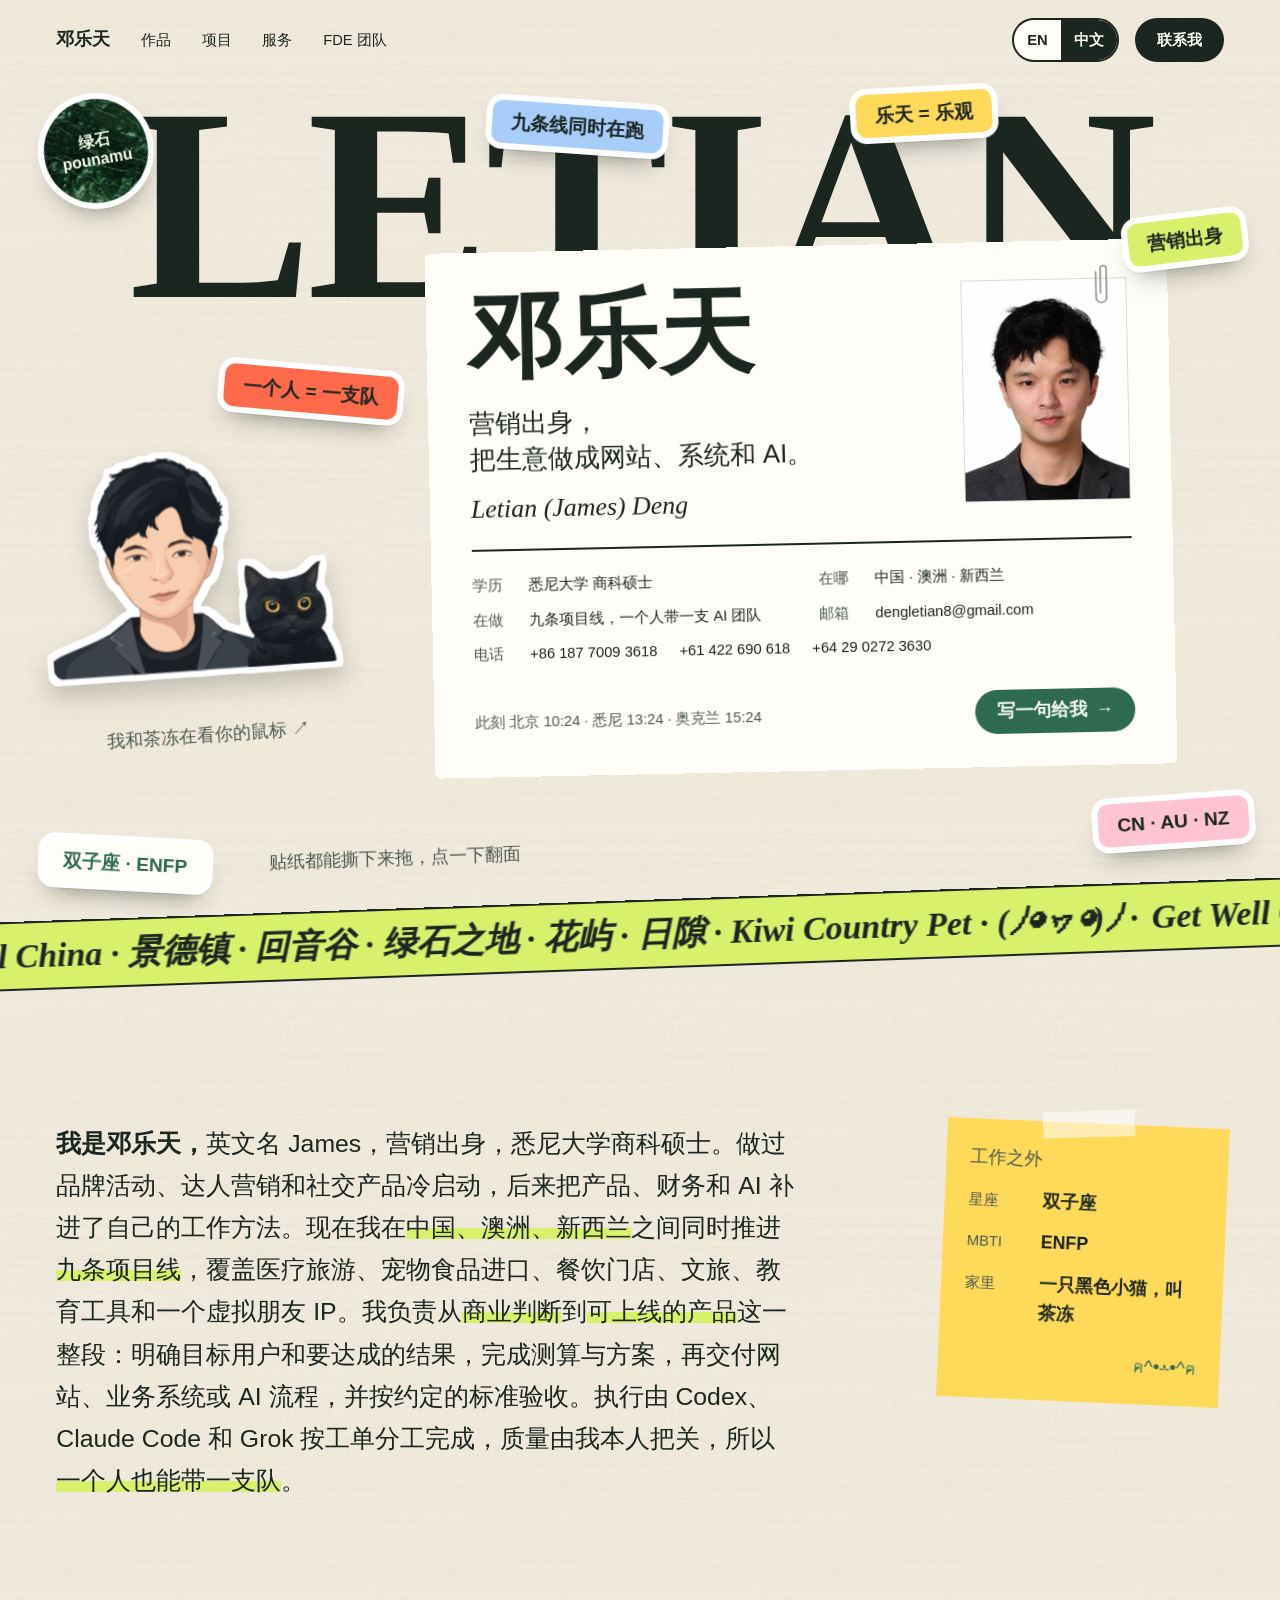
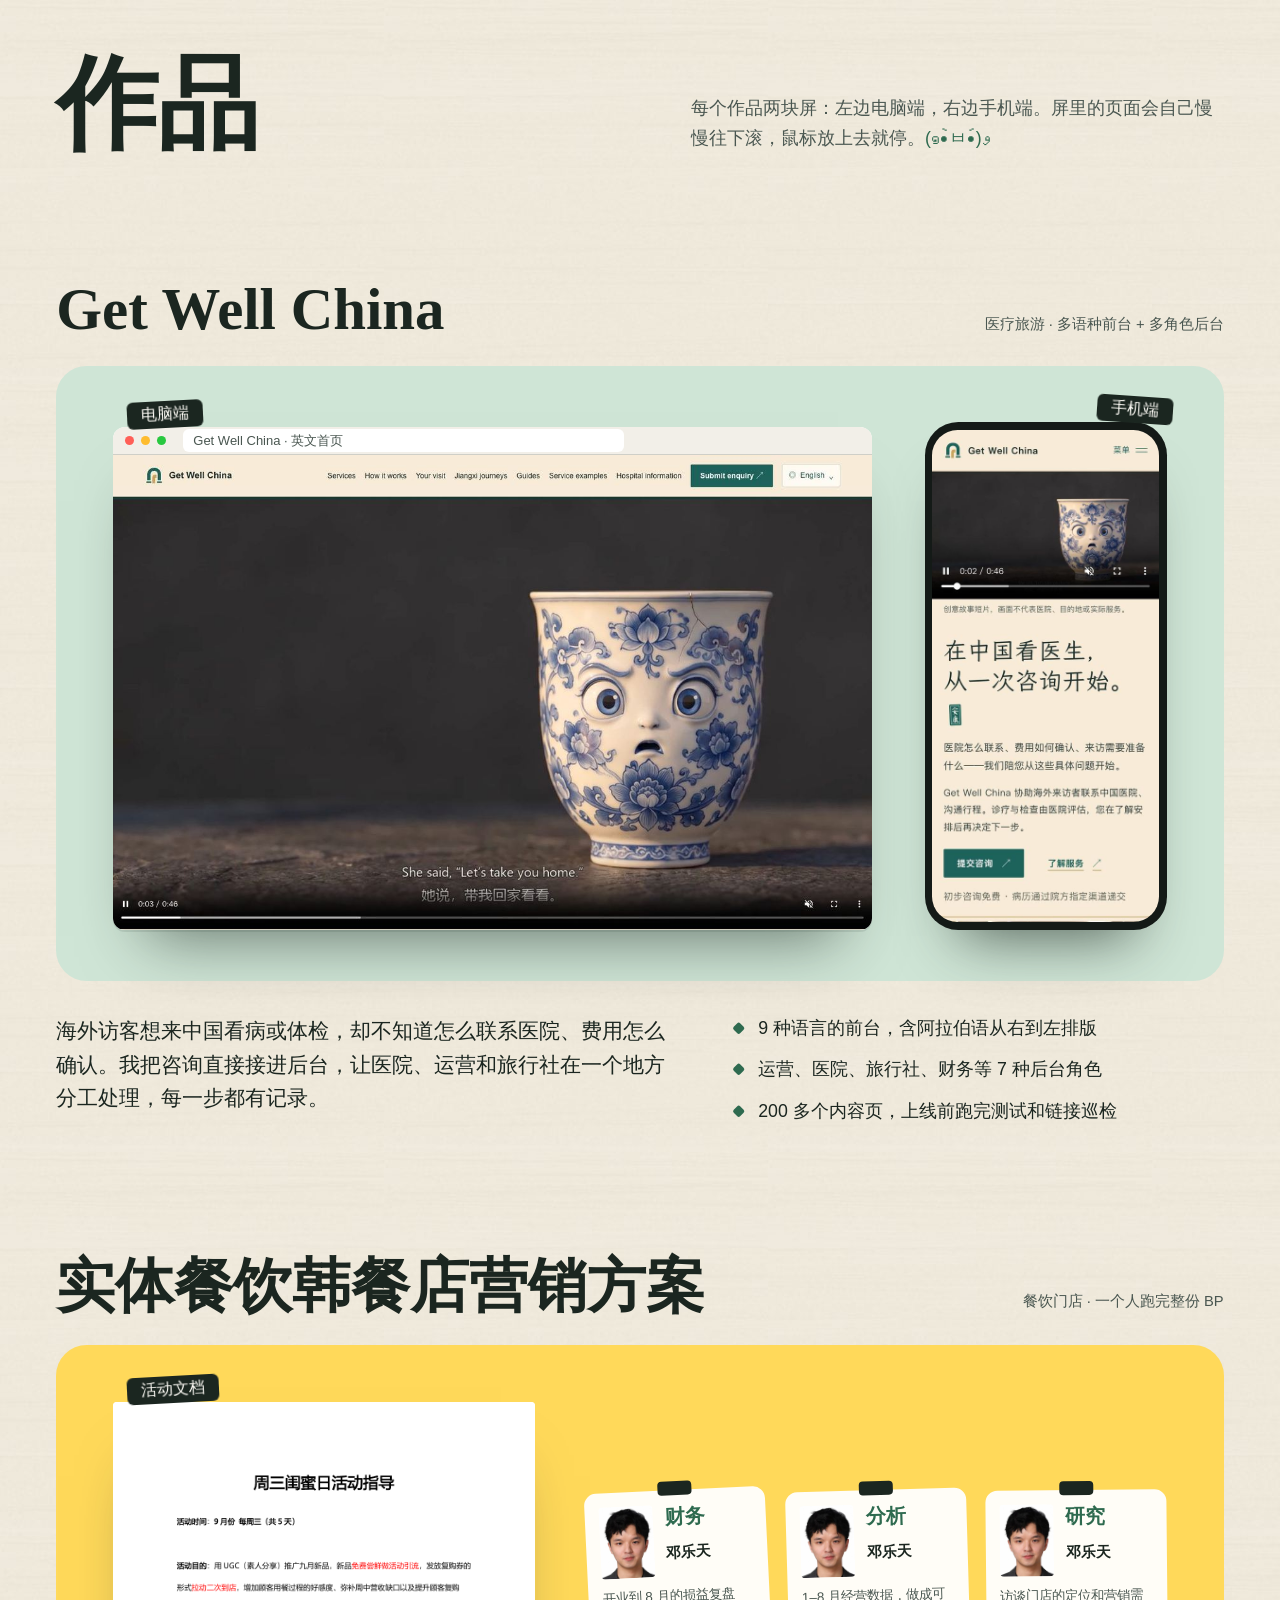
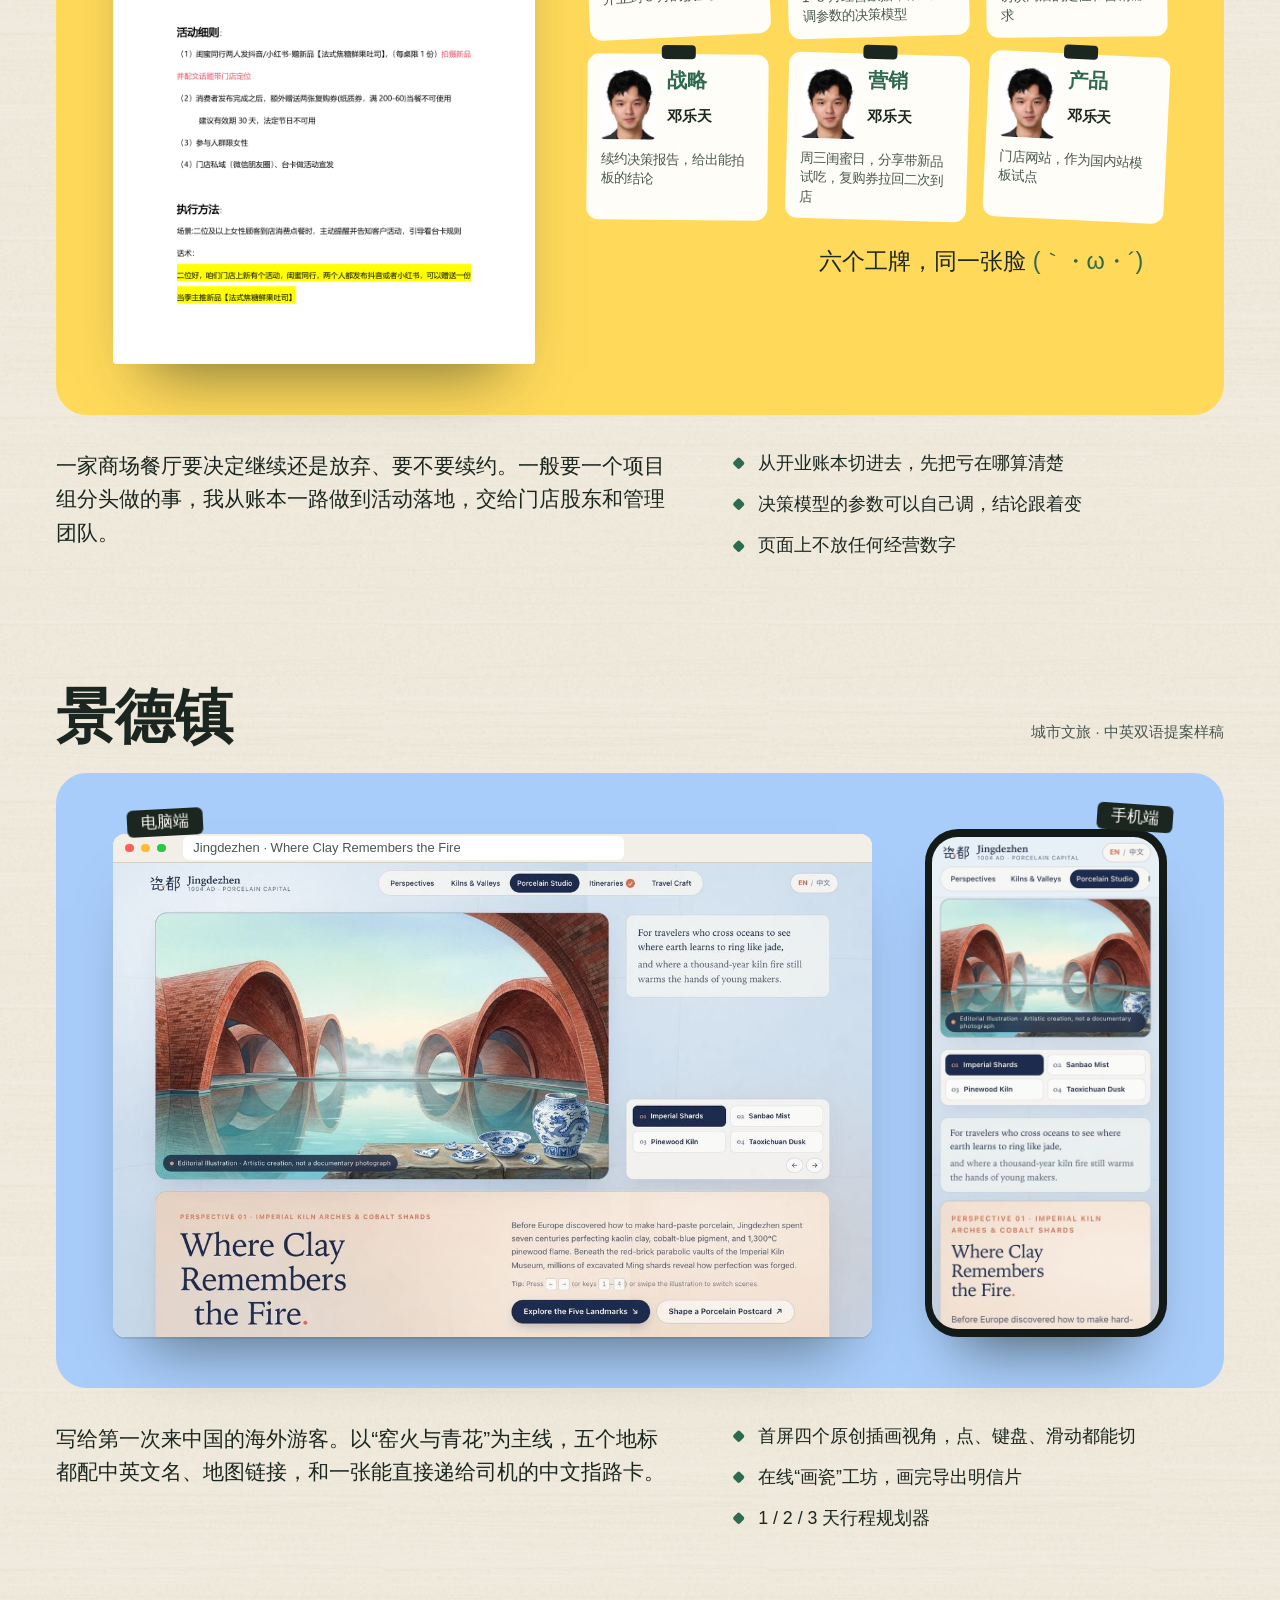
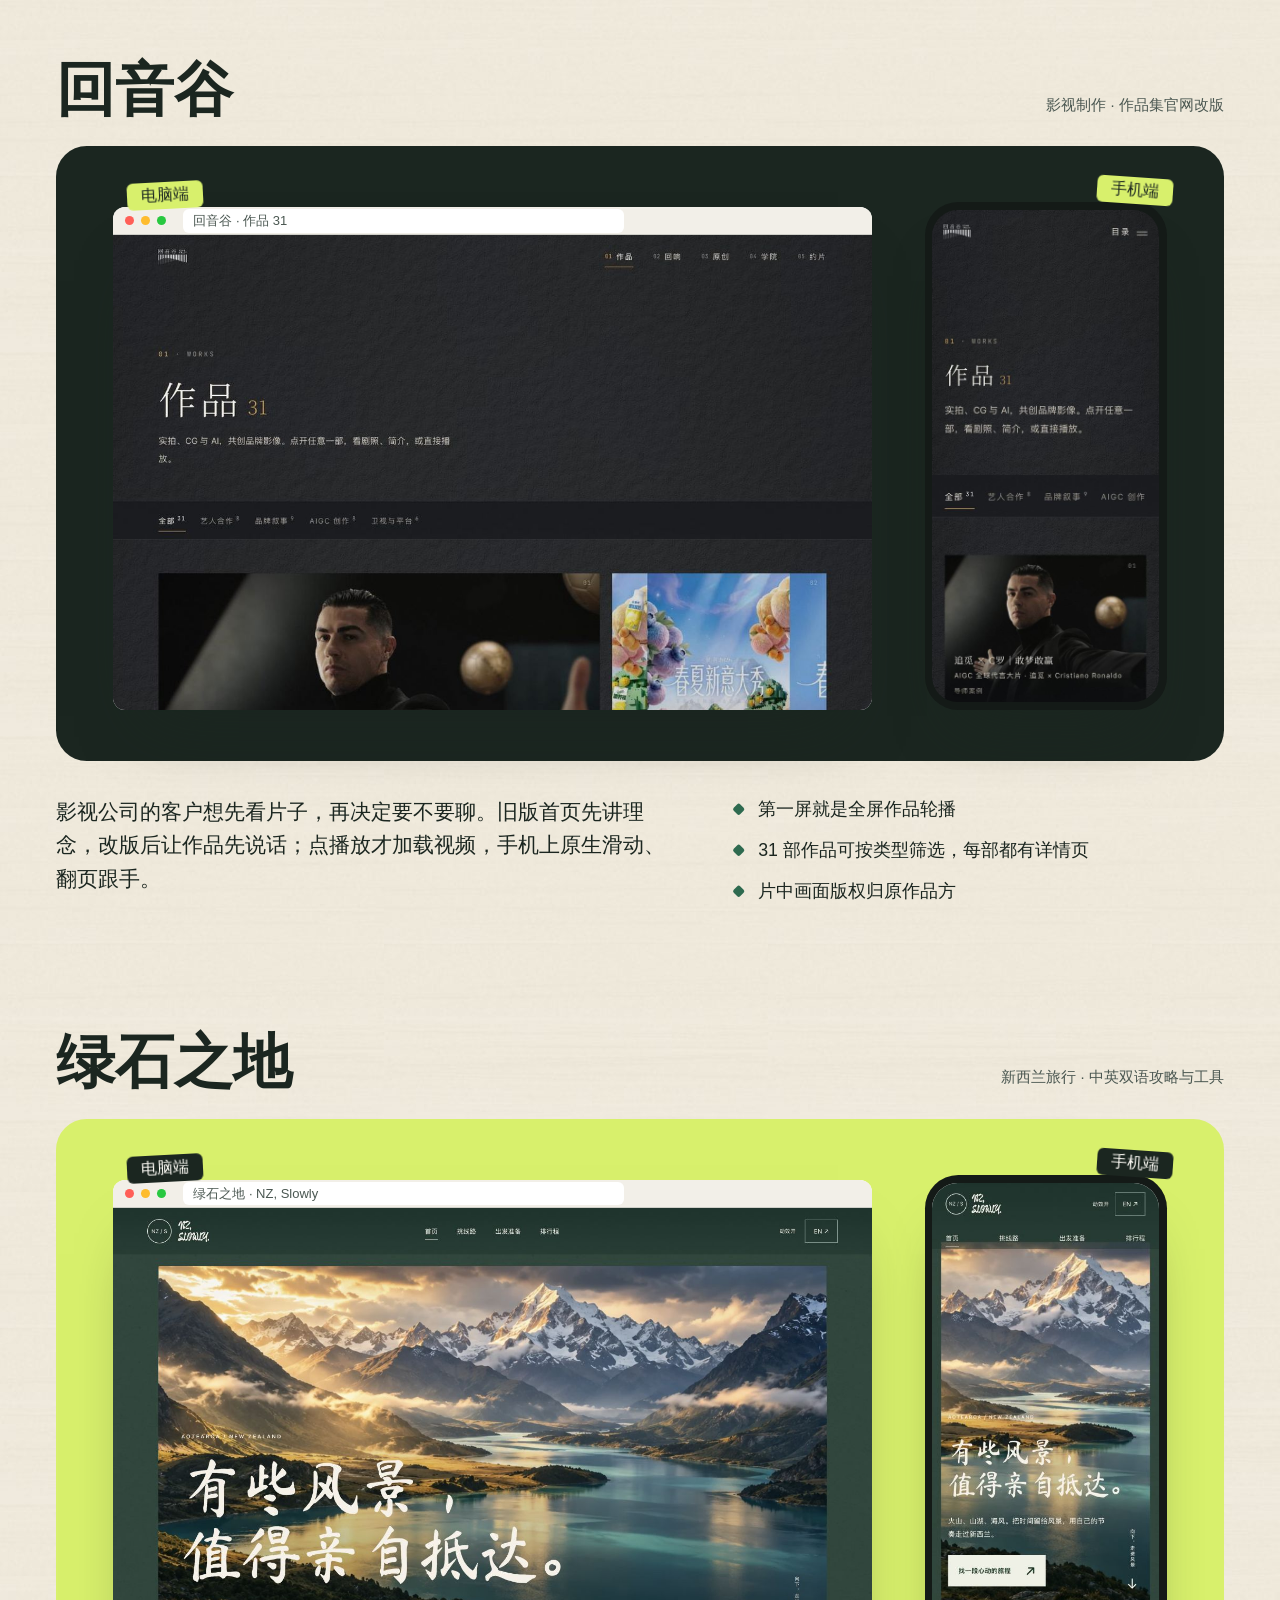
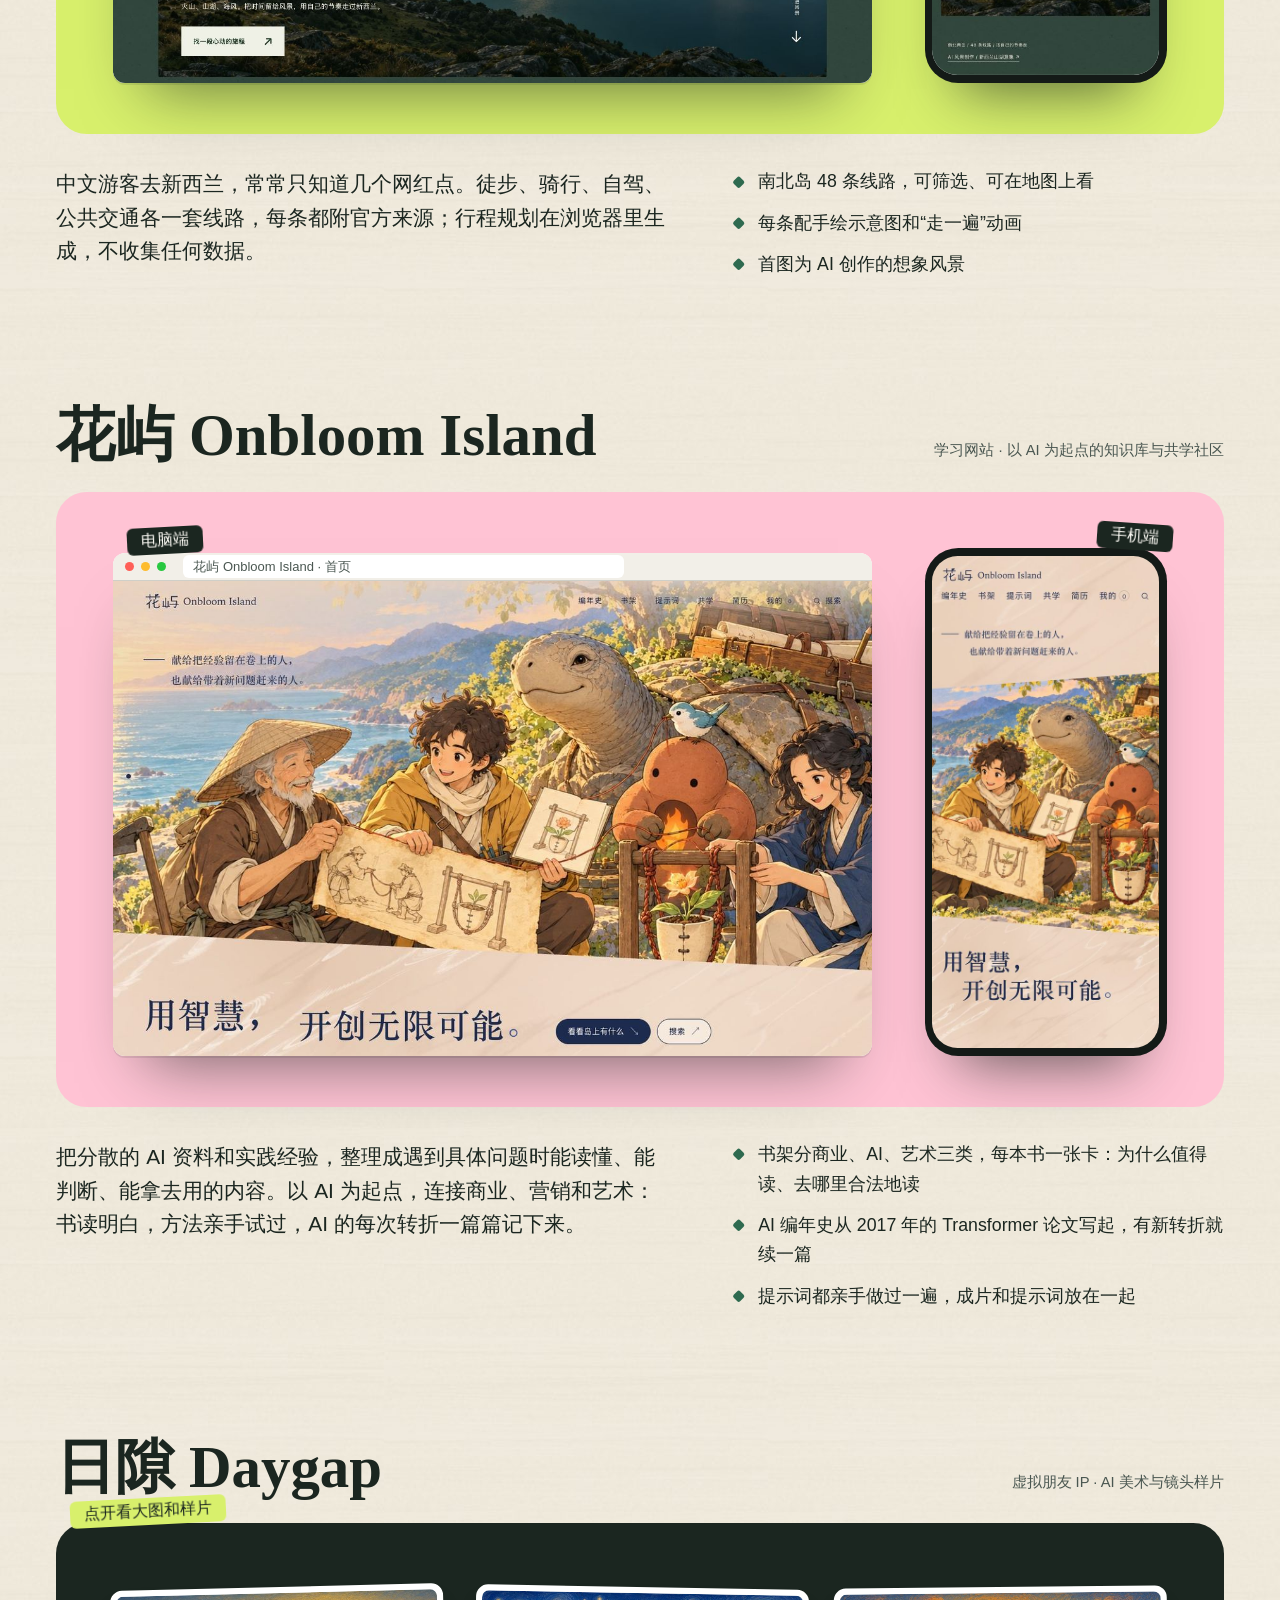
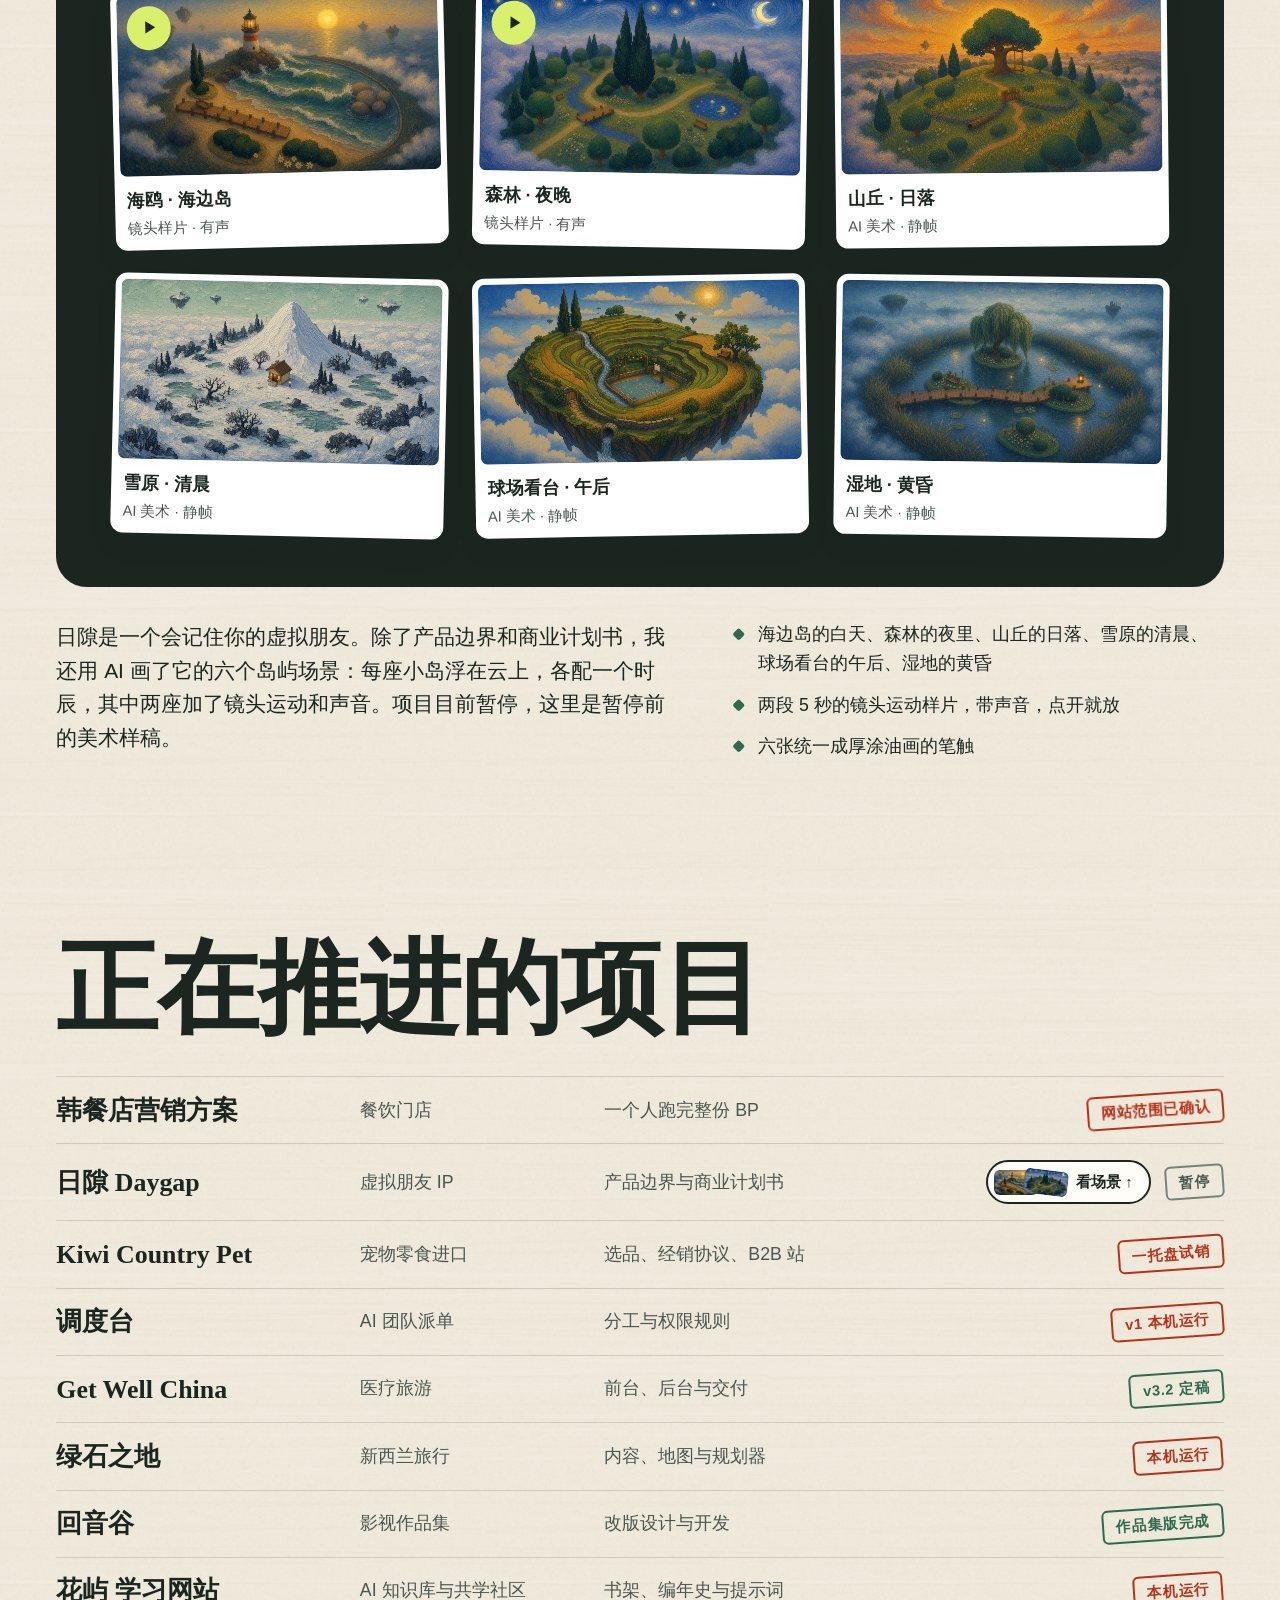
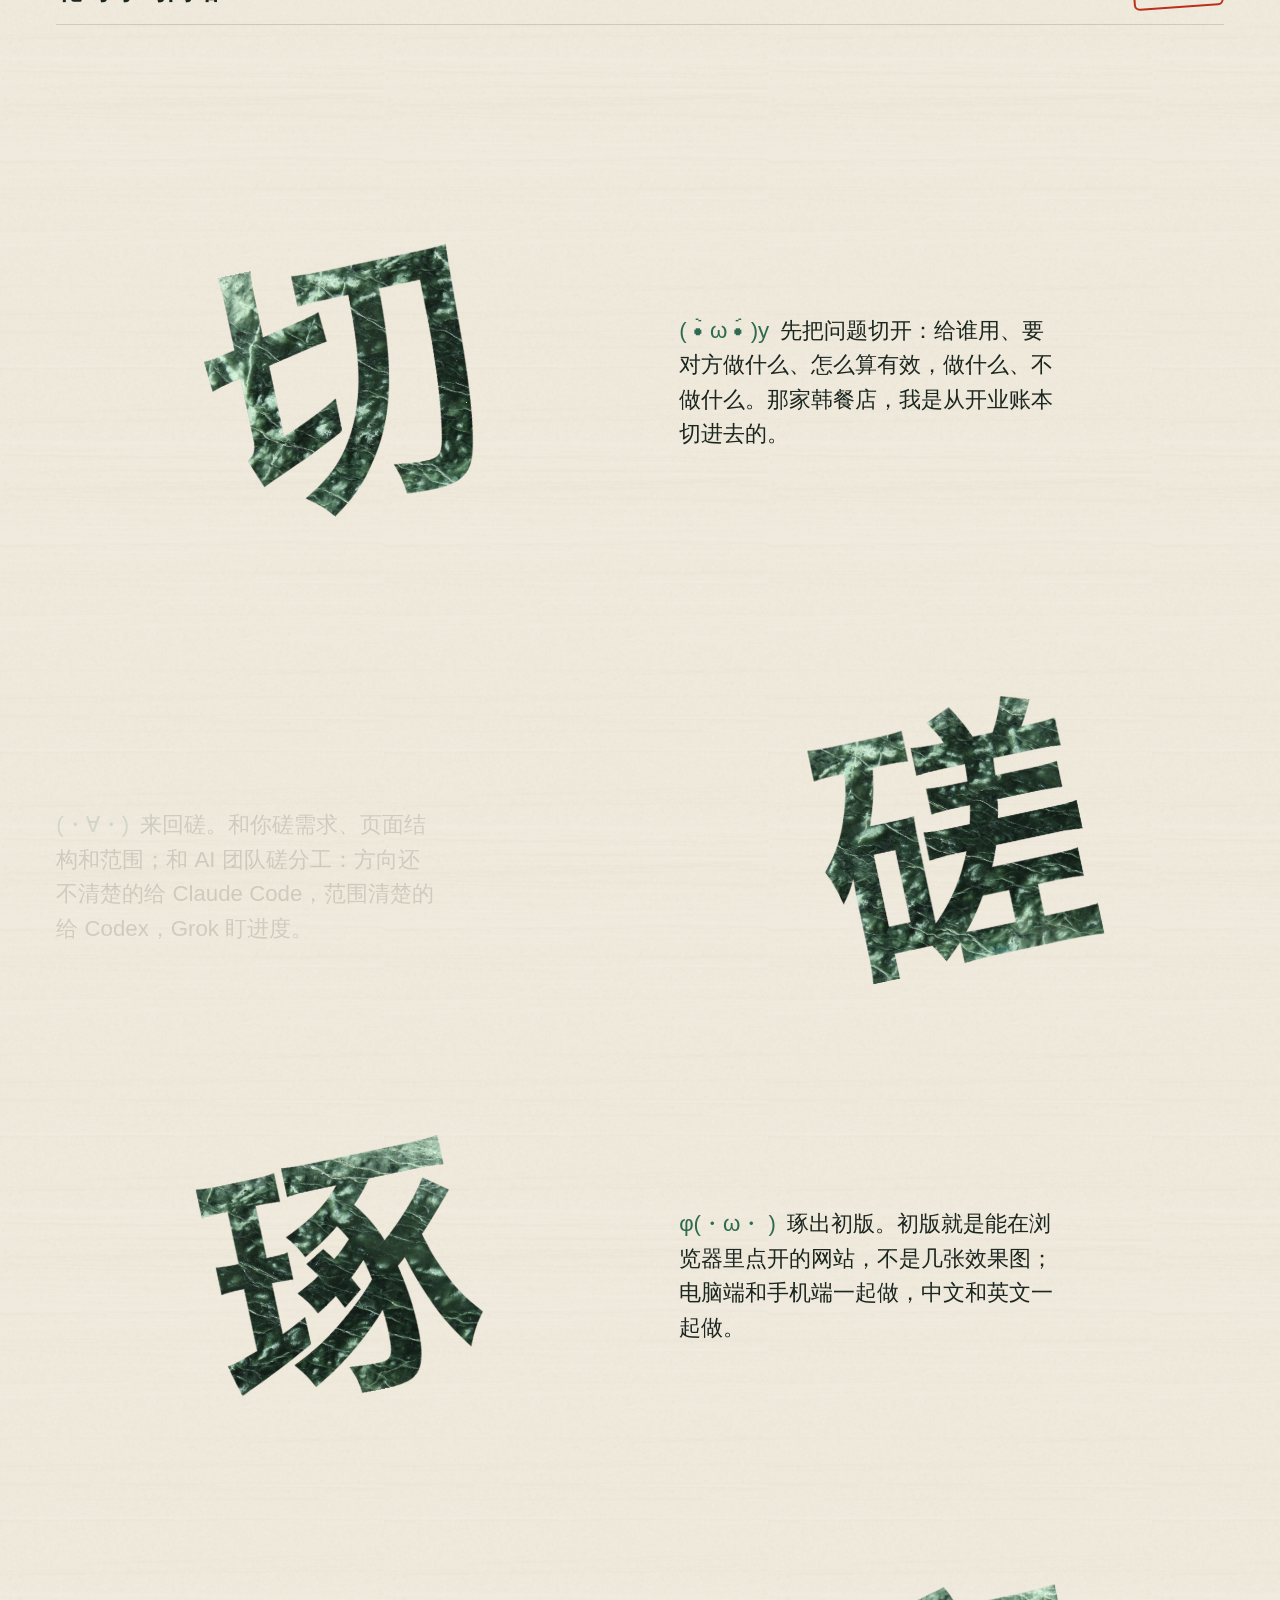
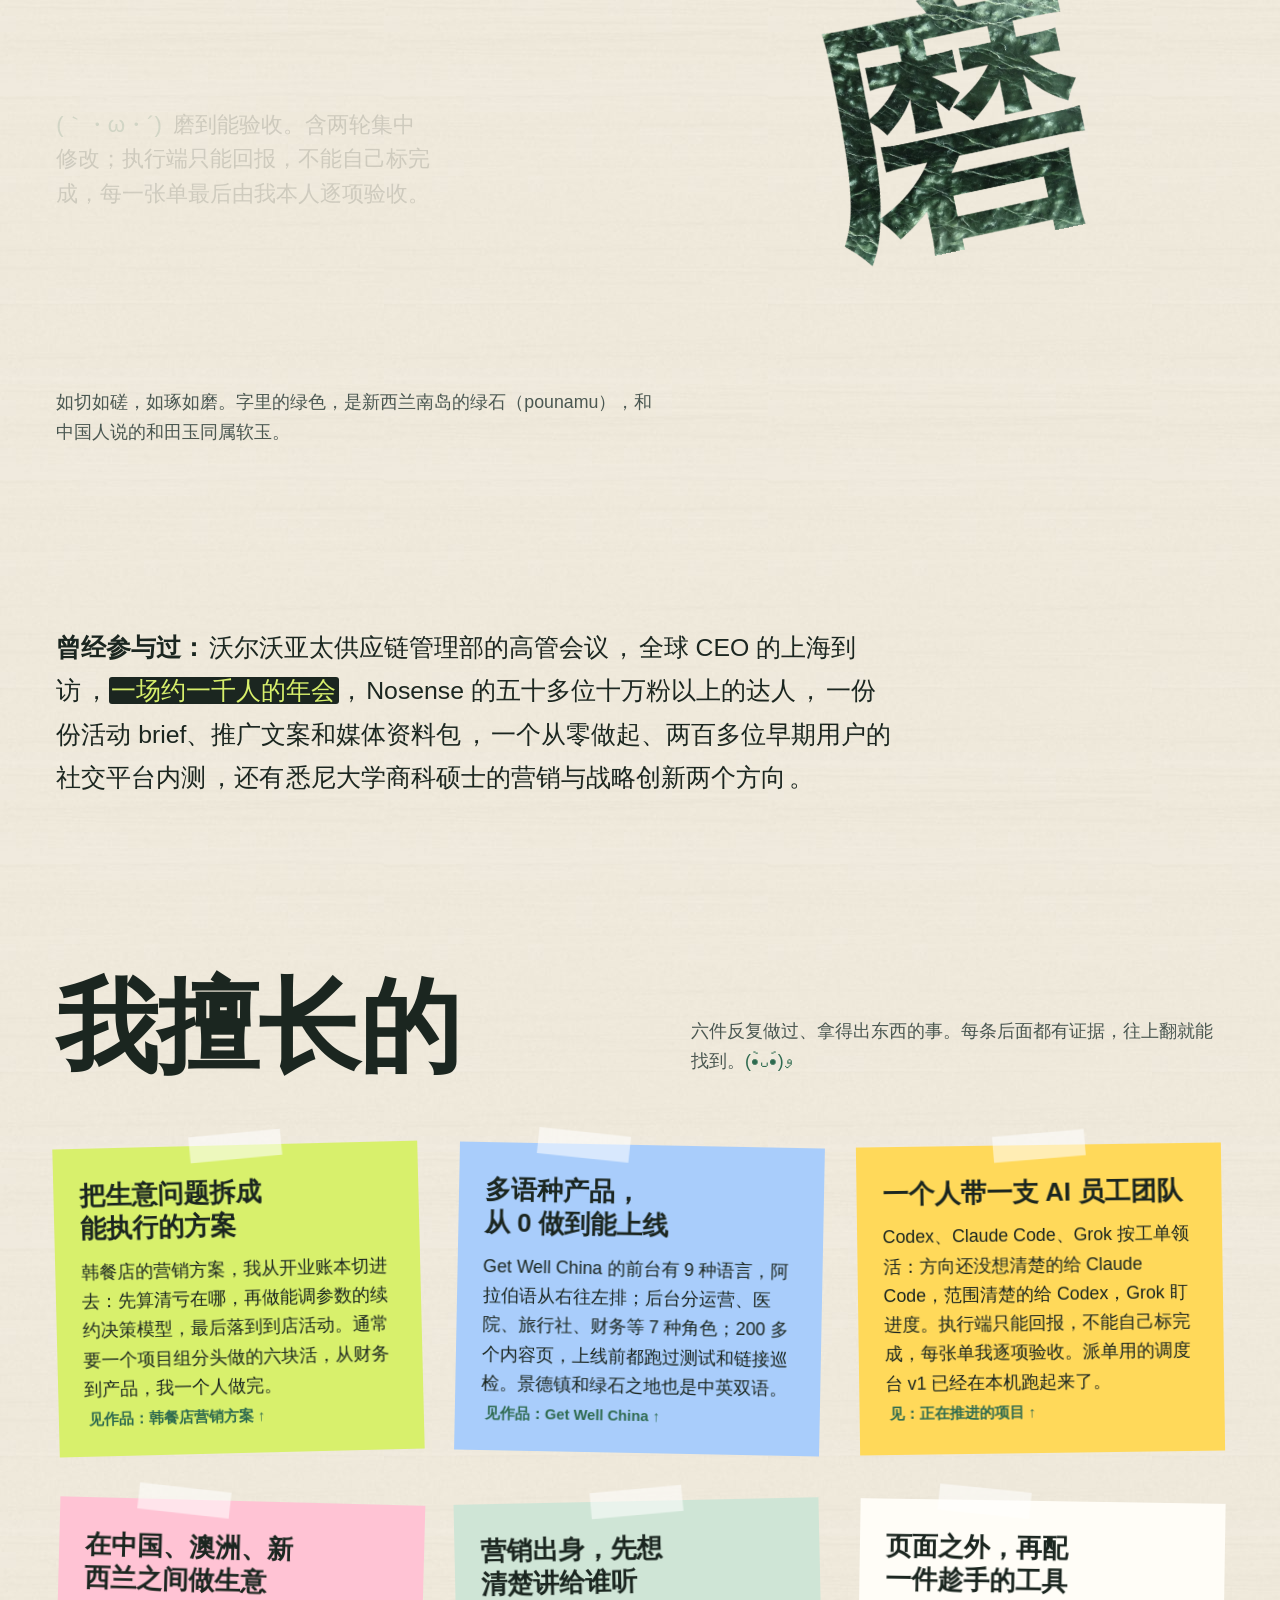
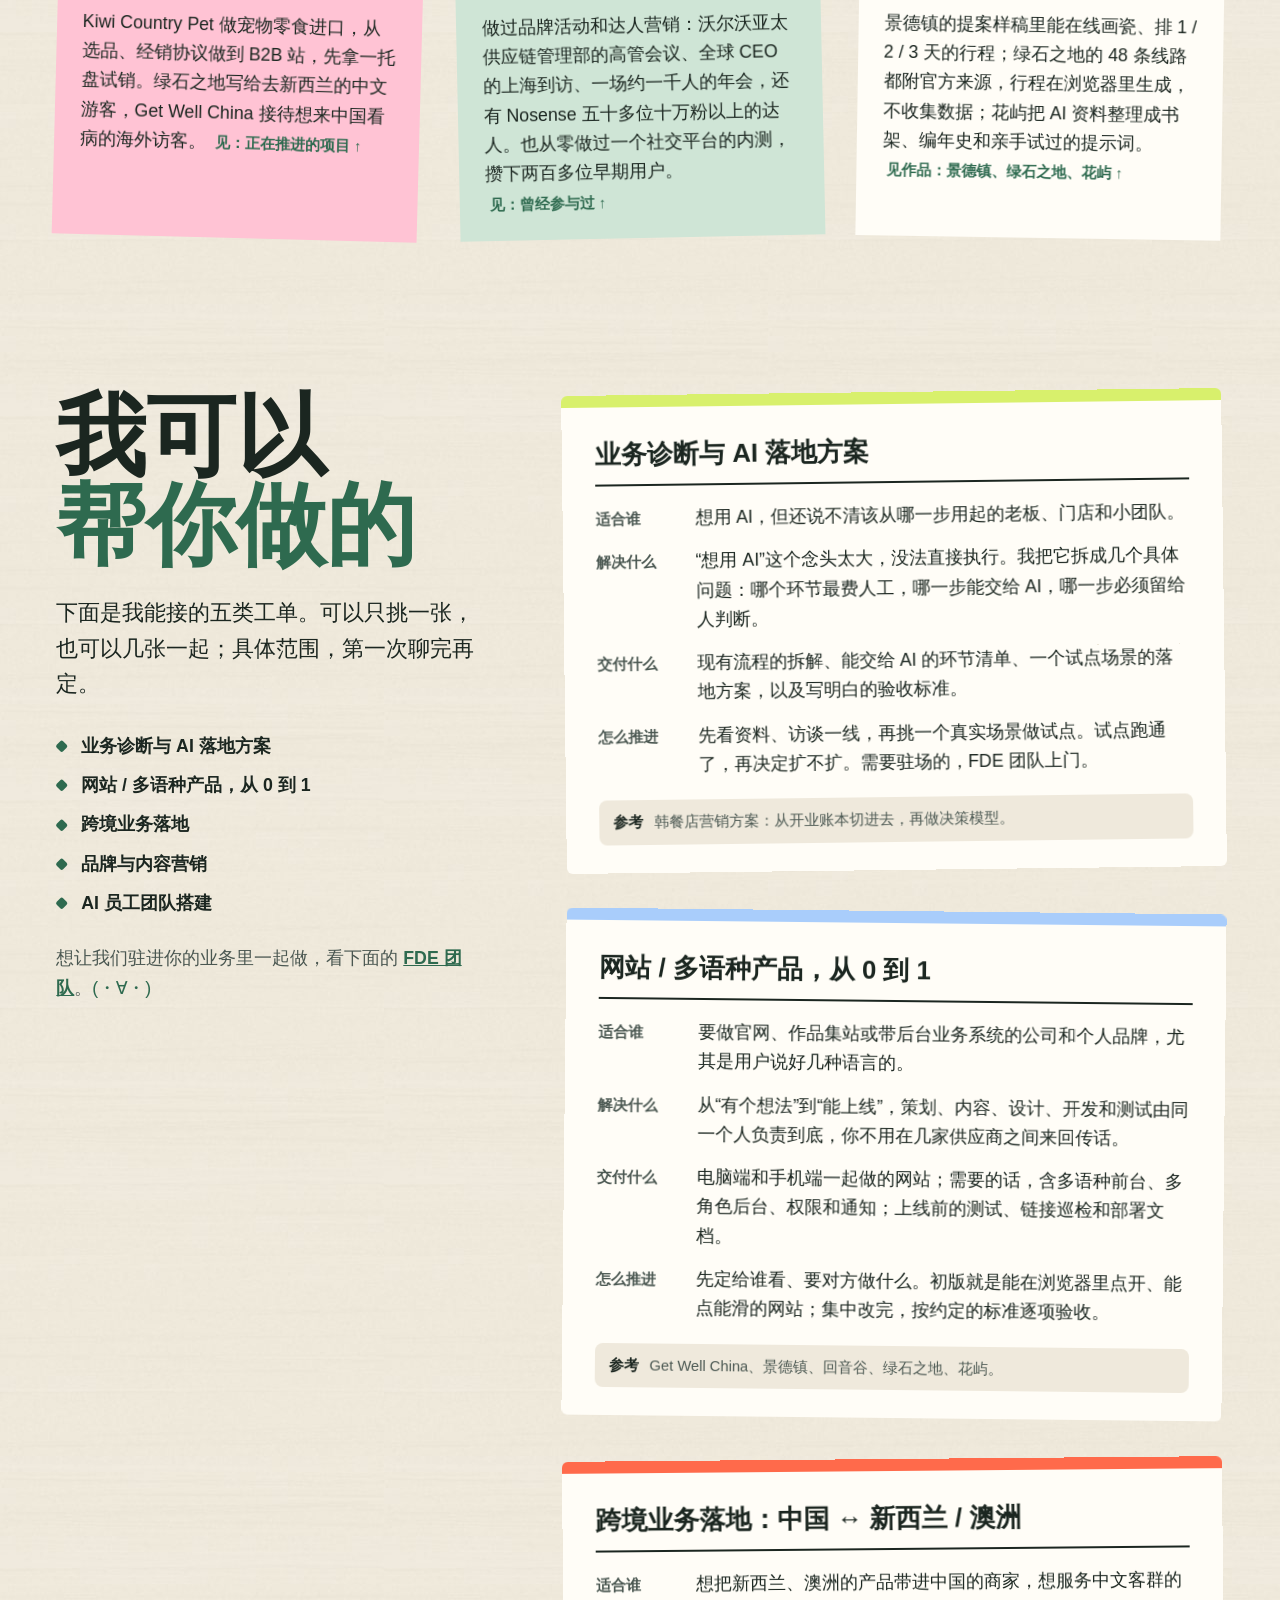
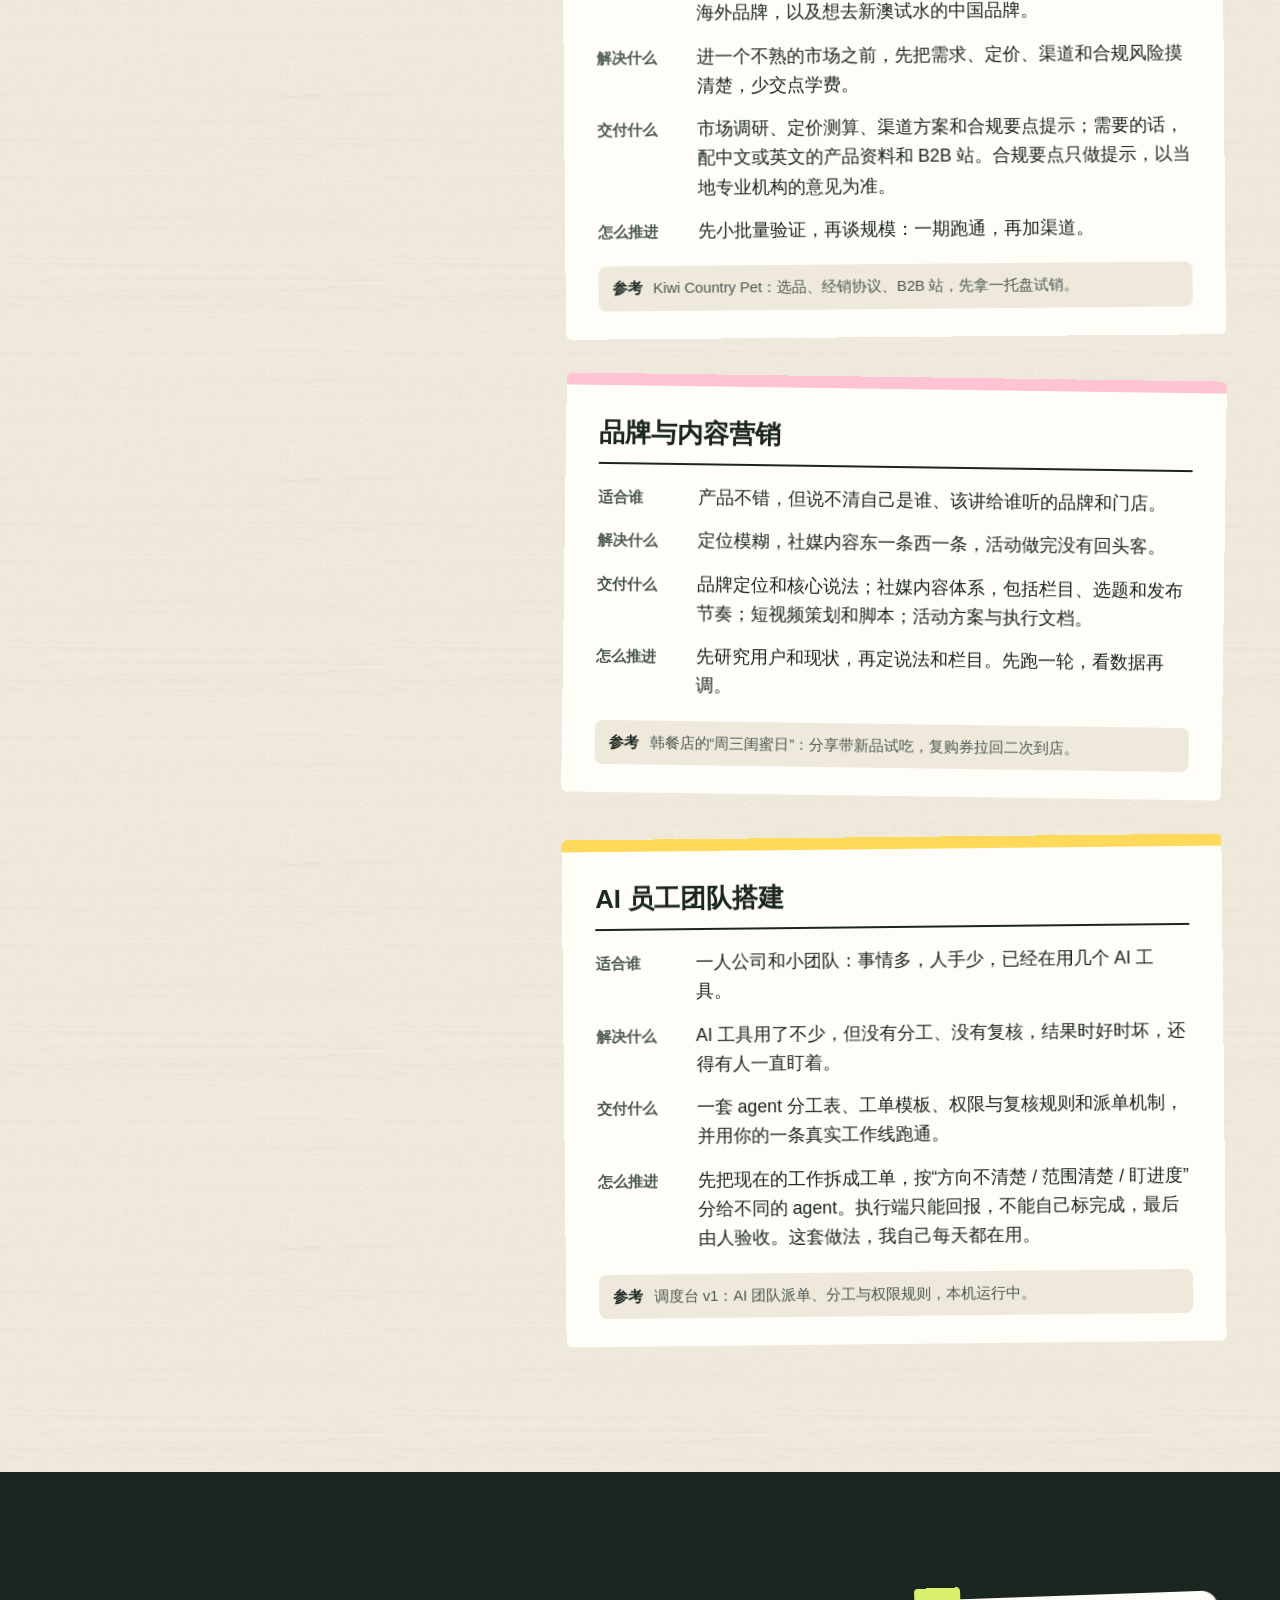
==== commit ae0b6bf0: "Add the English version at /en/ with an EN / 中文 switch - en/index.html: the whole page in English, s" ====
--- a/index.html
+++ b/index.html
@@ -5,6 +5,22 @@
 <meta name="viewport" content="width=device-width, initial-scale=1">
 <title>邓乐天 · 个人站</title>
 <meta name="description" content="邓乐天（James），营销出身的跨境项目操盘手，在中国、澳洲、新西兰之间，把生意做成网站、系统和 AI 流程；也可以带 FDE 团队驻进业务里落地。">
+<link rel="canonical" href="https://dengletian702-rgb.github.io/letian-site/">
+<link rel="alternate" hreflang="zh-CN" href="https://dengletian702-rgb.github.io/letian-site/">
+<link rel="alternate" hreflang="en" href="https://dengletian702-rgb.github.io/letian-site/en/">
+<link rel="alternate" hreflang="x-default" href="https://dengletian702-rgb.github.io/letian-site/">
+<meta property="og:type" content="website">
+<meta property="og:site_name" content="邓乐天 Letian Deng">
+<meta property="og:locale" content="zh_CN">
+<meta property="og:locale:alternate" content="en_GB">
+<meta property="og:url" content="https://dengletian702-rgb.github.io/letian-site/">
+<meta property="og:title" content="邓乐天 · 营销出身，把生意做成网站、系统和 AI">
+<meta property="og:description" content="邓乐天（James），营销出身的跨境项目操盘手，在中国、澳洲、新西兰之间，把生意做成网站、系统和 AI 流程；也可以带 FDE 团队驻进业务里落地。">
+<meta property="og:image" content="https://dengletian702-rgb.github.io/letian-site/assets/og/og-zh.jpg">
+<meta property="og:image:width" content="1200">
+<meta property="og:image:height" content="630">
+<meta property="og:image:alt" content="邓乐天：营销出身，把生意做成网站、系统和 AI">
+<meta name="twitter:card" content="summary_large_image">
 <meta name="theme-color" content="#efe9dc">
 <link rel="preload" as="image" href="assets/v3/portrait-cv.jpg">
 <link rel="stylesheet" href="v3.css">
@@ -20,7 +36,10 @@
       <a href="#services">服务</a>
       <a href="#fde">FDE 团队</a>
     </nav>
-    <a class="act" href="#contact">联系我</a>
+    <div class="top-right">
+      <nav class="lang" aria-label="语言 Language"><a href="en/" lang="en" hreflang="en" data-lang-link>EN</a><span aria-current="true">中文</span></nav>
+      <a class="act" href="#contact">联系我</a>
+    </div>
   </header>
 
   <div class="desk" data-desk>
@@ -169,7 +188,7 @@
     </div>
   </article>
 
-  <article class="case case-dark" style="--mat:var(--ink)">
+  <article class="case case-dark" id="hyg" style="--mat:var(--ink)">
     <header class="case-head"><h3>回音谷</h3><p class="kind">影视制作 · 作品集官网改版</p></header>
     <div class="stage" data-tilt>
       <figure class="dev pc">
@@ -191,7 +210,7 @@
     </div>
   </article>
 
-  <article class="case" style="--mat:var(--lime)">
+  <article class="case" id="nz" style="--mat:var(--lime)">
     <header class="case-head"><h3>绿石之地</h3><p class="kind">新西兰旅行 · 中英双语攻略与工具</p></header>
     <div class="stage" data-tilt>
       <figure class="dev pc">
@@ -213,7 +232,7 @@
     </div>
   </article>
 
-  <article class="case" style="--mat:var(--pink)" data-learn>
+  <article class="case" id="bloom" style="--mat:var(--pink)" data-learn>
     <header class="case-head"><h3>花屿 Onbloom Island</h3><p class="kind">学习网站 · 以 AI 为起点的知识库与共学社区</p></header>
     <div class="stage" data-tilt>
       <figure class="dev pc">
--- a/v3.css
+++ b/v3.css
@@ -187,11 +187,12 @@
 .pc .scr { aspect-ratio: 16 / 10; }
 .ph .frame { padding: clamp(4px, .6vw, 9px); border-radius: clamp(18px, 2.6vw, 38px); background: #141a17; box-shadow: 0 40px 60px -34px rgba(27, 38, 32, .7); } /* taste-skill-ignore: device frame: an interface fragment */
 .ph .scr { aspect-ratio: 9 / 19.5; border-radius: clamp(14px, 2vw, 30px); }
-.roll { width: 100%; animation: roll var(--dur, 34s) ease-in-out 1s infinite alternate; animation-play-state: paused; }
+/* steady speed, and the first run skips the hold at the top so it moves as soon as it is seen */
+.roll { width: 100%; animation: roll var(--dur, 34s) linear calc(var(--dur, 34s) * -.04) infinite alternate; animation-play-state: paused; }
 .ph .roll { --dur: 30s; }
-.pan { width: 100%; height: 100%; object-fit: cover; object-position: top; animation: breathe 16s ease-in-out infinite alternate; animation-play-state: paused; }
-.case.in .roll, .case.in .pan { animation-play-state: running; }
-.stage:hover .roll, .stage:hover .pan { animation-play-state: paused; }
+.pan { width: 100%; height: 100%; object-fit: cover; object-position: top; animation: breathe 16s ease-in-out -4s infinite alternate; animation-play-state: paused; }
+.stage.play .roll, .stage.play .pan { animation-play-state: running; }
+@media (hover: hover) and (pointer: fine) { .frame:hover .roll, .frame:hover .pan { animation-play-state: paused; } }
 .tag { position: absolute; z-index: 2; top: clamp(-30px, -2vw, -16px); left: 14px; padding: 3px 14px 4px; border-radius: 6px; background: var(--ink); color: var(--sheet); font: 400 clamp(.85rem, .7rem + .35vw, 1.1rem)/1.3 var(--hand); transform: rotate(-3deg); white-space: nowrap; }
 .ph .tag { left: auto; right: -6px; transform: rotate(4deg); }
 .case-dark .tag { background: var(--lime); color: var(--ink); }
@@ -421,7 +422,7 @@
 @keyframes hop { 40% { transform: rotate(-8deg) translateY(-18px) scale(1.08); } }
 @keyframes zz { 50% { transform: translate(6px, -8px); } }
 @keyframes purr { 0%, 100% { transform: scale(1); } 50% { transform: scale(1.015, 1.03); } }
-@keyframes roll { 0%, 5% { transform: translateY(0); } 95%, 100% { transform: translateY(calc(-100% + 100cqh)); } }
+@keyframes roll { 0%, 4% { transform: translateY(0); } 96%, 100% { transform: translateY(calc(-100% + 100cqh)); } }
 @keyframes breathe { from { transform: scale(1); } to { transform: scale(1.08) translateY(-2%); } }
 
 @media (prefers-reduced-motion: reduce) {
@@ -564,3 +565,68 @@
   .pc .frame, .ph .frame, .doc .frame, .stk, .face { box-shadow: none; } /* taste-skill-ignore: this removes shadows for print */
   .verb { will-change: auto; }
 }
+
+/* ---------- language switch: EN / 中文, top right on both versions ---------- */
+.top-right { display: flex; align-items: center; gap: clamp(8px, 1.4vw, 16px); }
+.lang { display: inline-flex; align-items: stretch; min-height: 44px; overflow: hidden; border: 2px solid var(--ink); border-radius: 999px; background: var(--sheet); font-weight: 600; font-size: var(--s-small); }
+.lang a, .lang span { display: grid; place-items: center; padding: 0 13px; }
+.lang [aria-current] { background: var(--ink); color: var(--sheet); }
+.lang a:hover { background: var(--lime); text-decoration: none; }
+@media print { .lang { display: none; } }
+
+/* ---------- the English version: same desk, Latin measures ----------
+   English runs longer than Chinese and breaks only at spaces, so the name, the labels and the big headings get
+   their own sizes, and nothing is allowed to push a card wider than its column. */
+html[lang="en"] {
+  --display: "Bodoni 72", Didot, "Bodoni MT", "Playfair Display", "Times New Roman", serif;
+  --text: "Avenir Next", Avenir, "Segoe UI", system-ui, -apple-system, Roboto, "Helvetica Neue", Arial, "PingFang SC", "Microsoft YaHei", sans-serif;
+}
+html[lang="en"] :is(h1, h2, h3, h4, p, li, dd, dt, th, td, small, figcaption) { overflow-wrap: break-word; }
+html[lang="en"] .badge small { -webkit-hyphens: auto; hyphens: auto; }
+html[lang="en"] [lang="zh-CN"] { font-family: "PingFang SC", "Hiragino Sans GB", "Microsoft YaHei", sans-serif; font-style: normal; }
+
+html[lang="en"] .cv h1 { font-size: clamp(2.5rem, 1.3rem + 3.5vw, 4.6rem); letter-spacing: -.01em; }
+html[lang="en"] .cv-role { font-size: clamp(1rem, .88rem + .5vw, 1.3rem); line-height: 1.45; font-weight: 400; text-wrap: pretty; }
+html[lang="en"] .cv-role b { font-weight: 700; }
+html[lang="en"] .cv-en { margin-top: .7em; font-size: clamp(1.05rem, .9rem + .6vw, 1.5rem); }
+html[lang="en"] .cv-en [lang="zh-CN"] { font-size: .86em; }
+html[lang="en"] .cv-rows div { grid-template-columns: 3.8em 1fr; }
+html[lang="en"] .cv-also mark { display: inline-block; margin-right: .5em; padding: .1em .4em; border-radius: 3px; background: var(--lime); color: inherit; font-weight: 700; }
+html[lang="en"] .cv-also .eg { display: inline-block; }
+html[lang="en"] .memo dl div { grid-template-columns: 3.4em 1fr; }
+
+html[lang="en"] .stk { max-width: min(16em, 76vw); white-space: normal; text-align: center; }
+html[lang="en"] .disc { max-width: none; }
+
+html[lang="en"] .case h3 small { display: inline-block; margin-left: .25em; color: var(--soft); font: italic 400 .44em/1.2 var(--display); letter-spacing: 0; }
+html[lang="en"] .case h3 small [lang="zh-CN"] { font-size: .86em; font-weight: 500; }
+html[lang="en"] .badge b { font-size: clamp(.95rem, .82rem + .38vw, 1.15rem); }
+html[lang="en"] .lineup th { width: 28%; }
+html[lang="en"] .verb-note b { font-weight: 700; }
+html[lang="en"] .verb-note { max-width: 21em; }
+html[lang="en"] .note .see { display: inline-block; margin-left: 0; white-space: normal; }
+
+html[lang="en"] .svc-head h2 { font-size: clamp(2.5rem, 1.3rem + 3.4vw, 4.8rem); }
+html[lang="en"] .order dl div { grid-template-columns: 6.6em 1fr; }
+html[lang="en"] .fde-head h2 { font-size: clamp(3.2rem, 1.6rem + 6vw, 7.6rem); }
+html[lang="en"] .duty li { grid-template-columns: 1fr; gap: 2px; }
+html[lang="en"] .route h4 { font-size: clamp(1.35rem, 1rem + .9vw, 1.9rem); }
+html[lang="en"] .pace li { grid-template-columns: 9.4em 1fr; }
+html[lang="en"] .reach .mail .city { min-width: 5.4em; }
+html[lang="en"] .reach .mail + .mail { margin-top: 10px; }
+
+@media (max-width: 700px) {
+  .top-right { gap: 8px; }
+  .lang { min-height: 40px; }
+  .lang a, .lang span { padding: 0 10px; }
+  .act { padding: 0 16px; }
+  html[lang="en"] .cv h1 { font-size: 2.25rem; }
+  html[lang="en"] .cv-role { font-size: 1rem; }
+  html[lang="en"] .s4 { --x: auto; right: 12px; }
+  html[lang="en"] .now .part { font-size: 2.6rem; }
+  html[lang="en"] .lineup th { width: auto; }
+  html[lang="en"] .svc-head h2 { font-size: 2.5rem; }
+  html[lang="en"] .fde-head h2 { font-size: 3.4rem; }
+  html[lang="en"] .order dl div, html[lang="en"] .pace li { grid-template-columns: 1fr; }
+  html[lang="en"] .dg-t { line-height: 1.3; }
+}
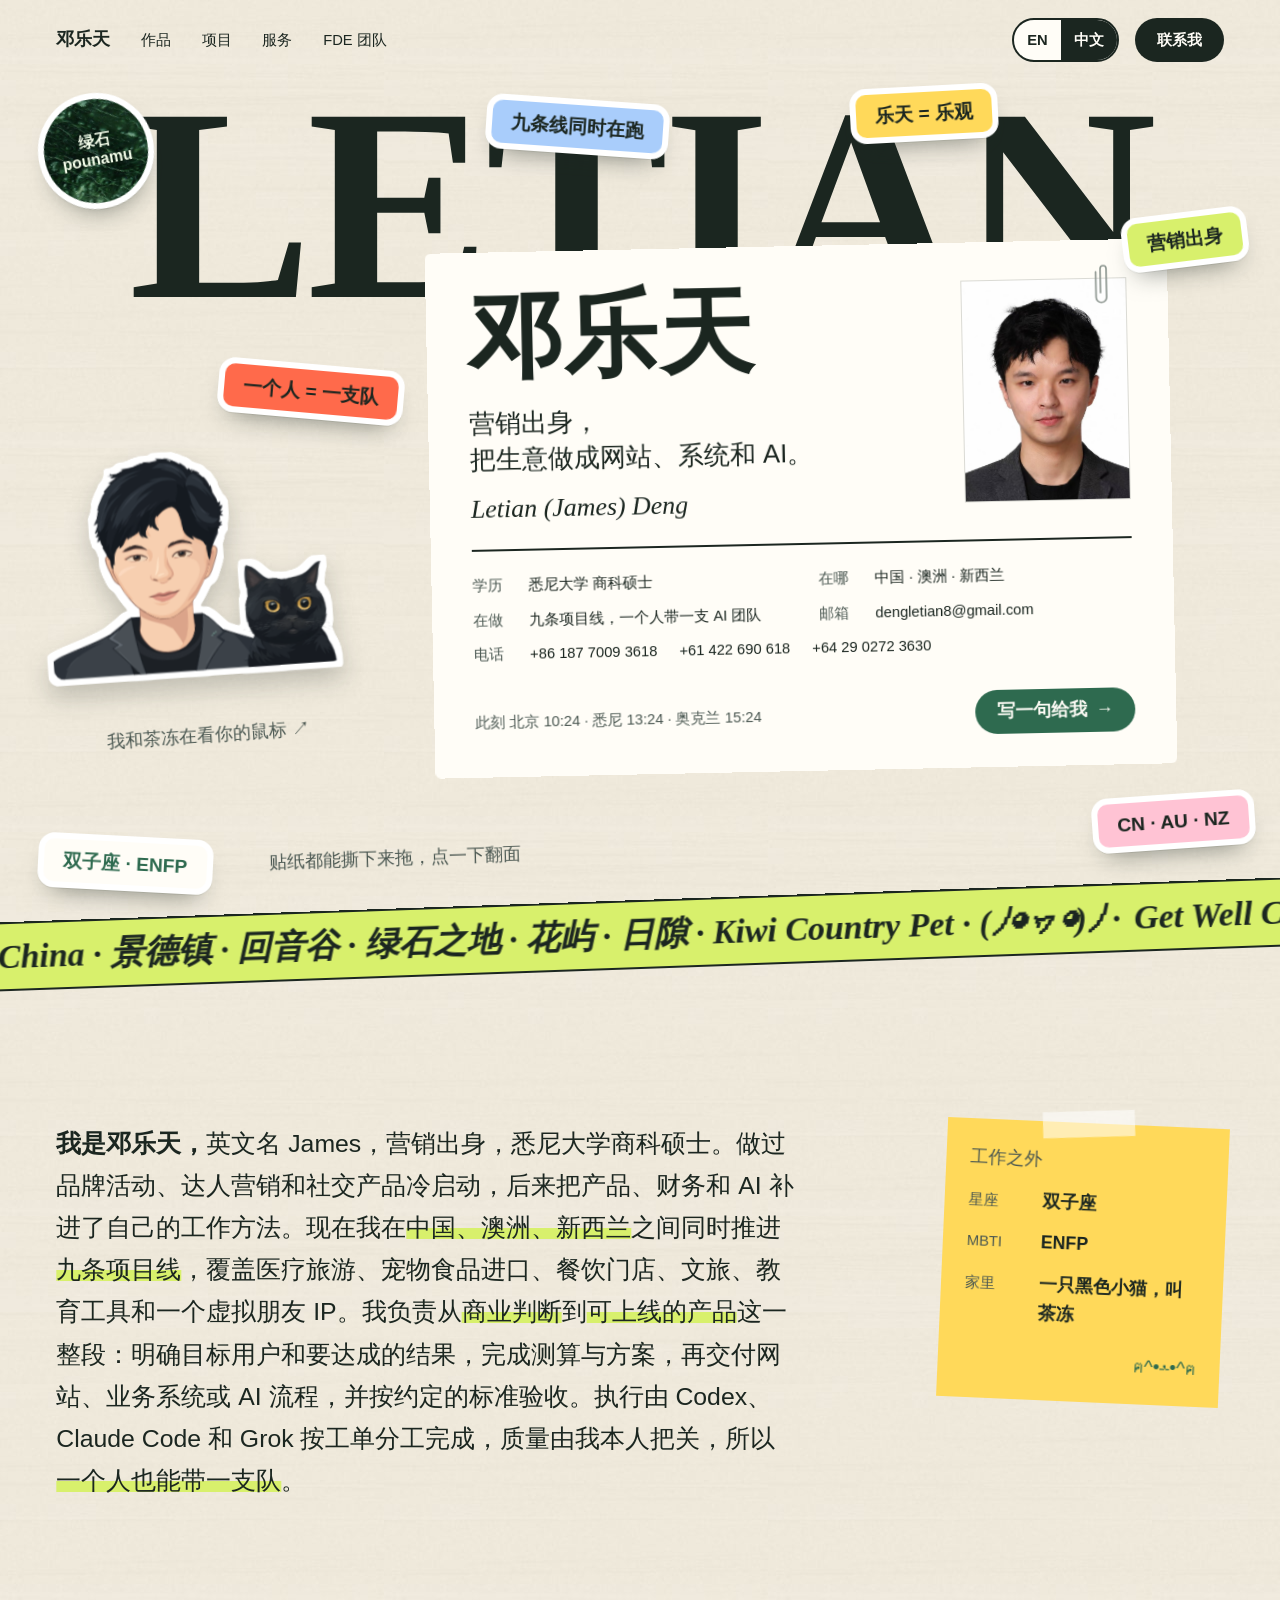
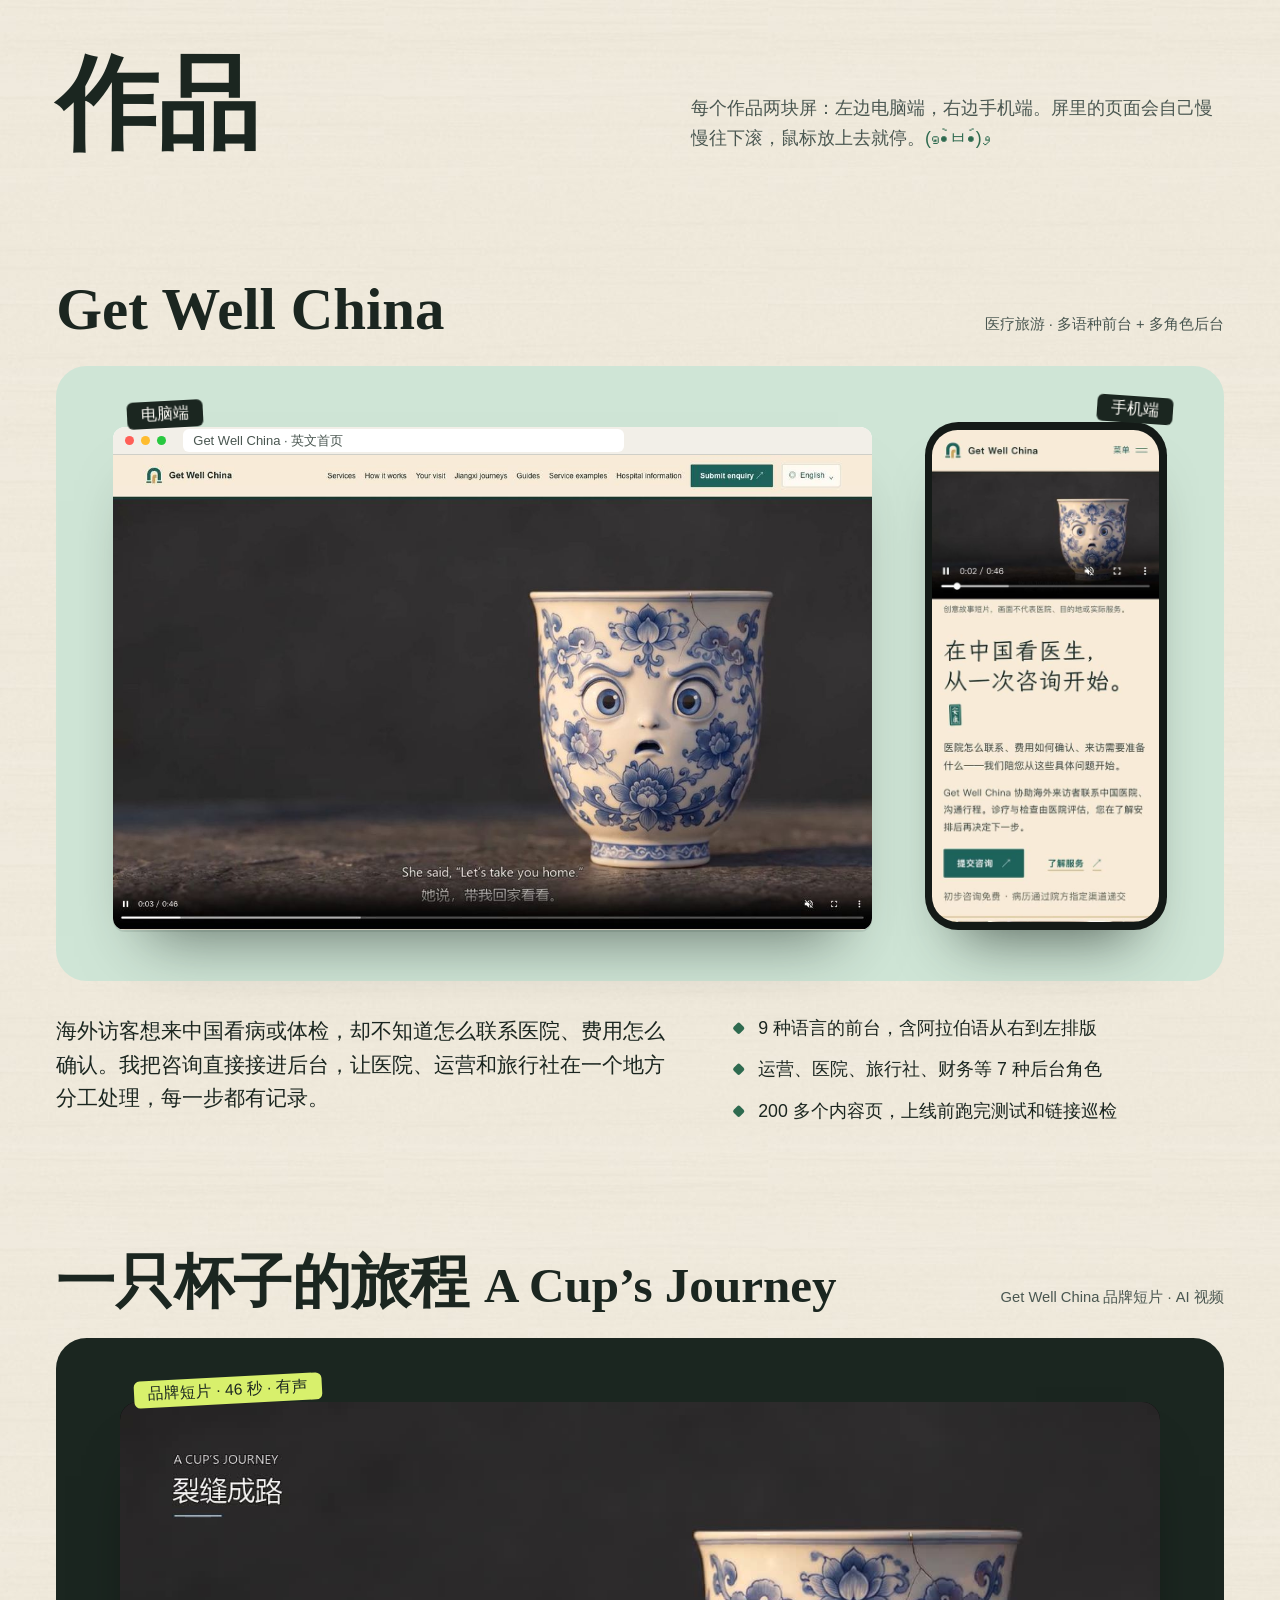
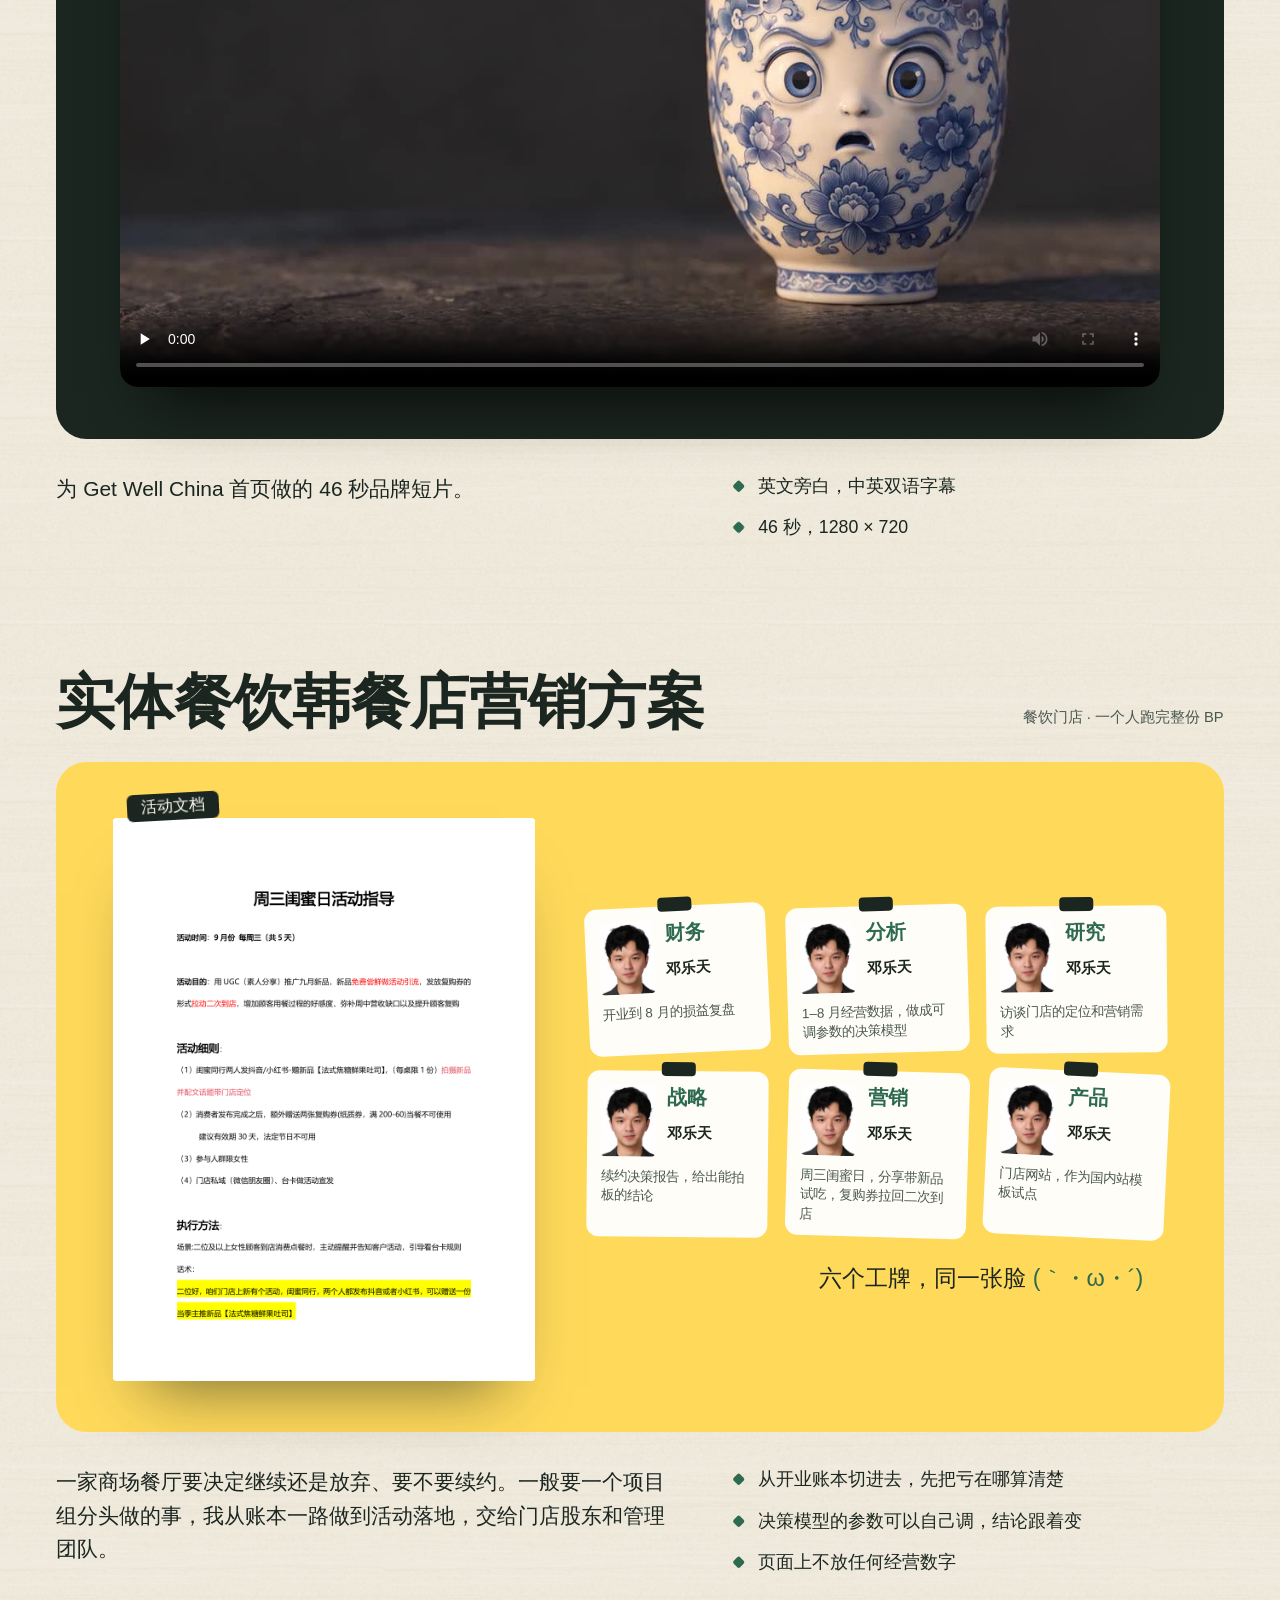
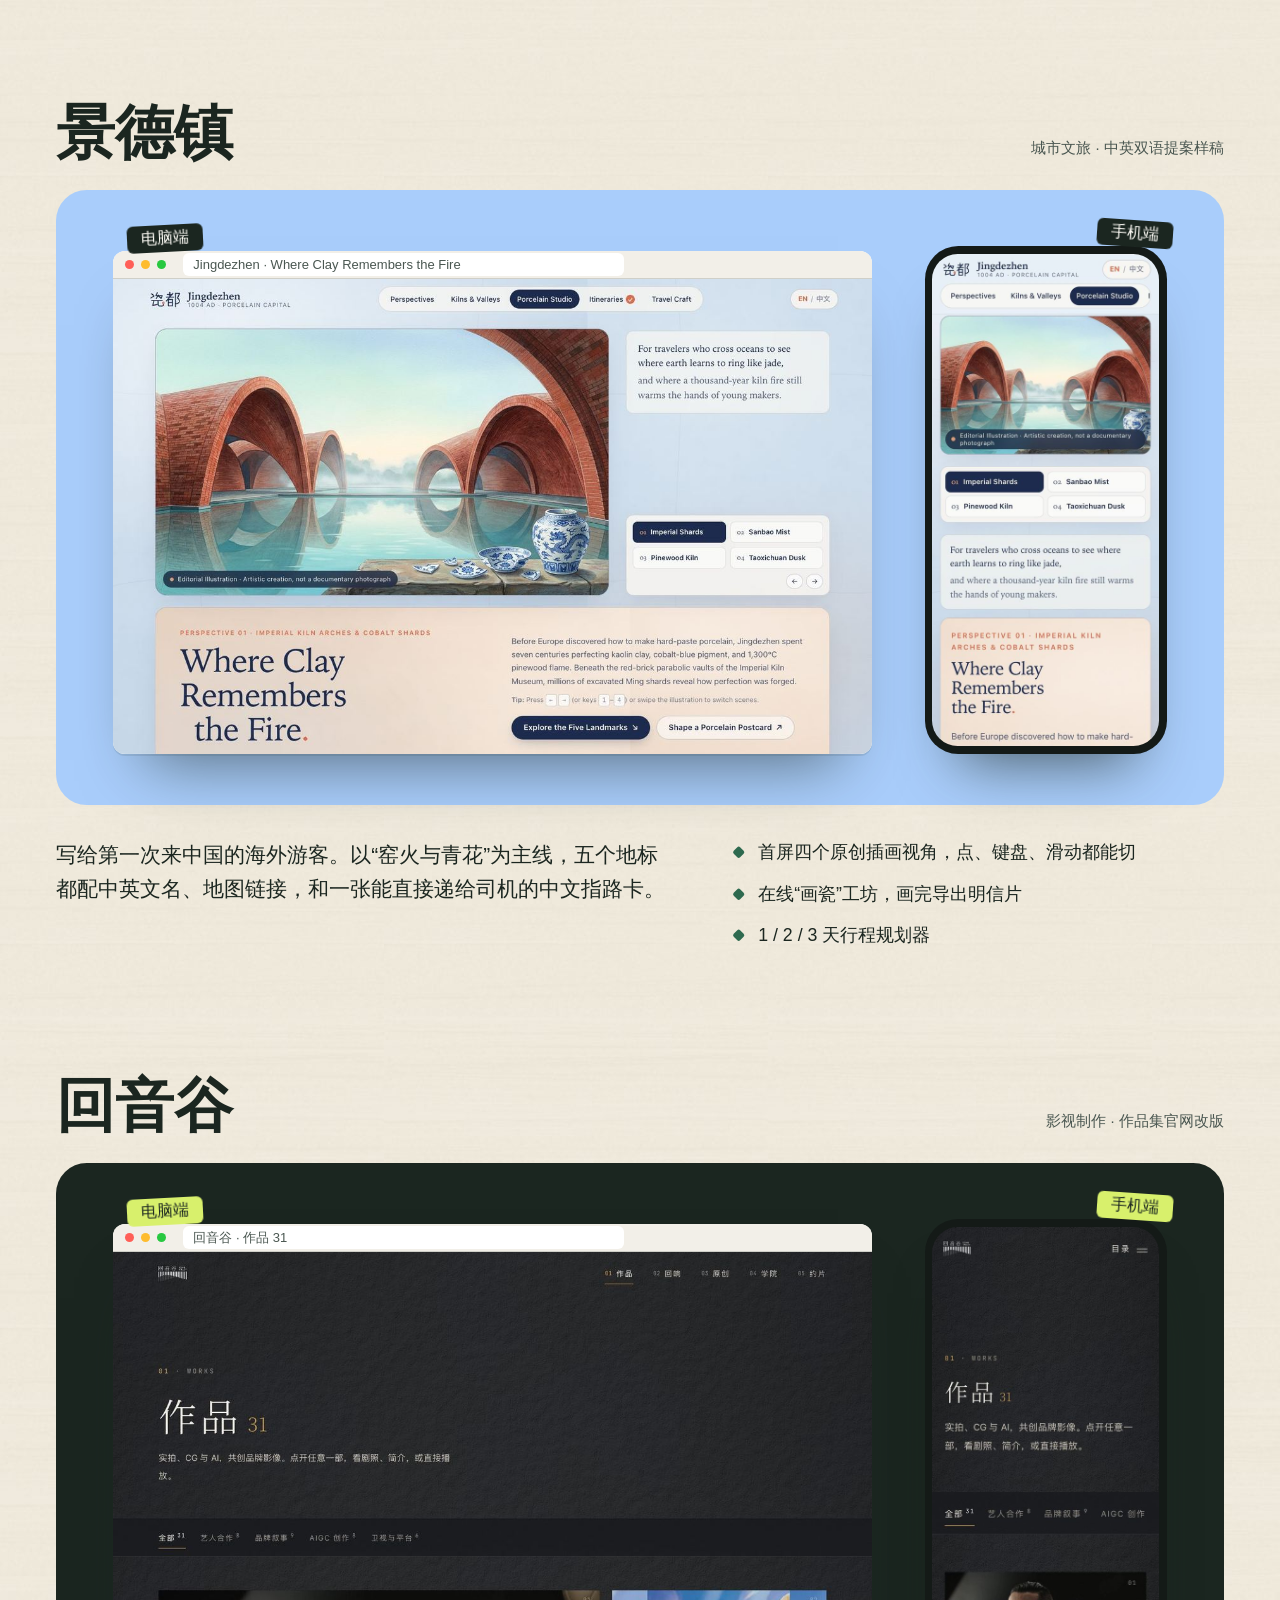
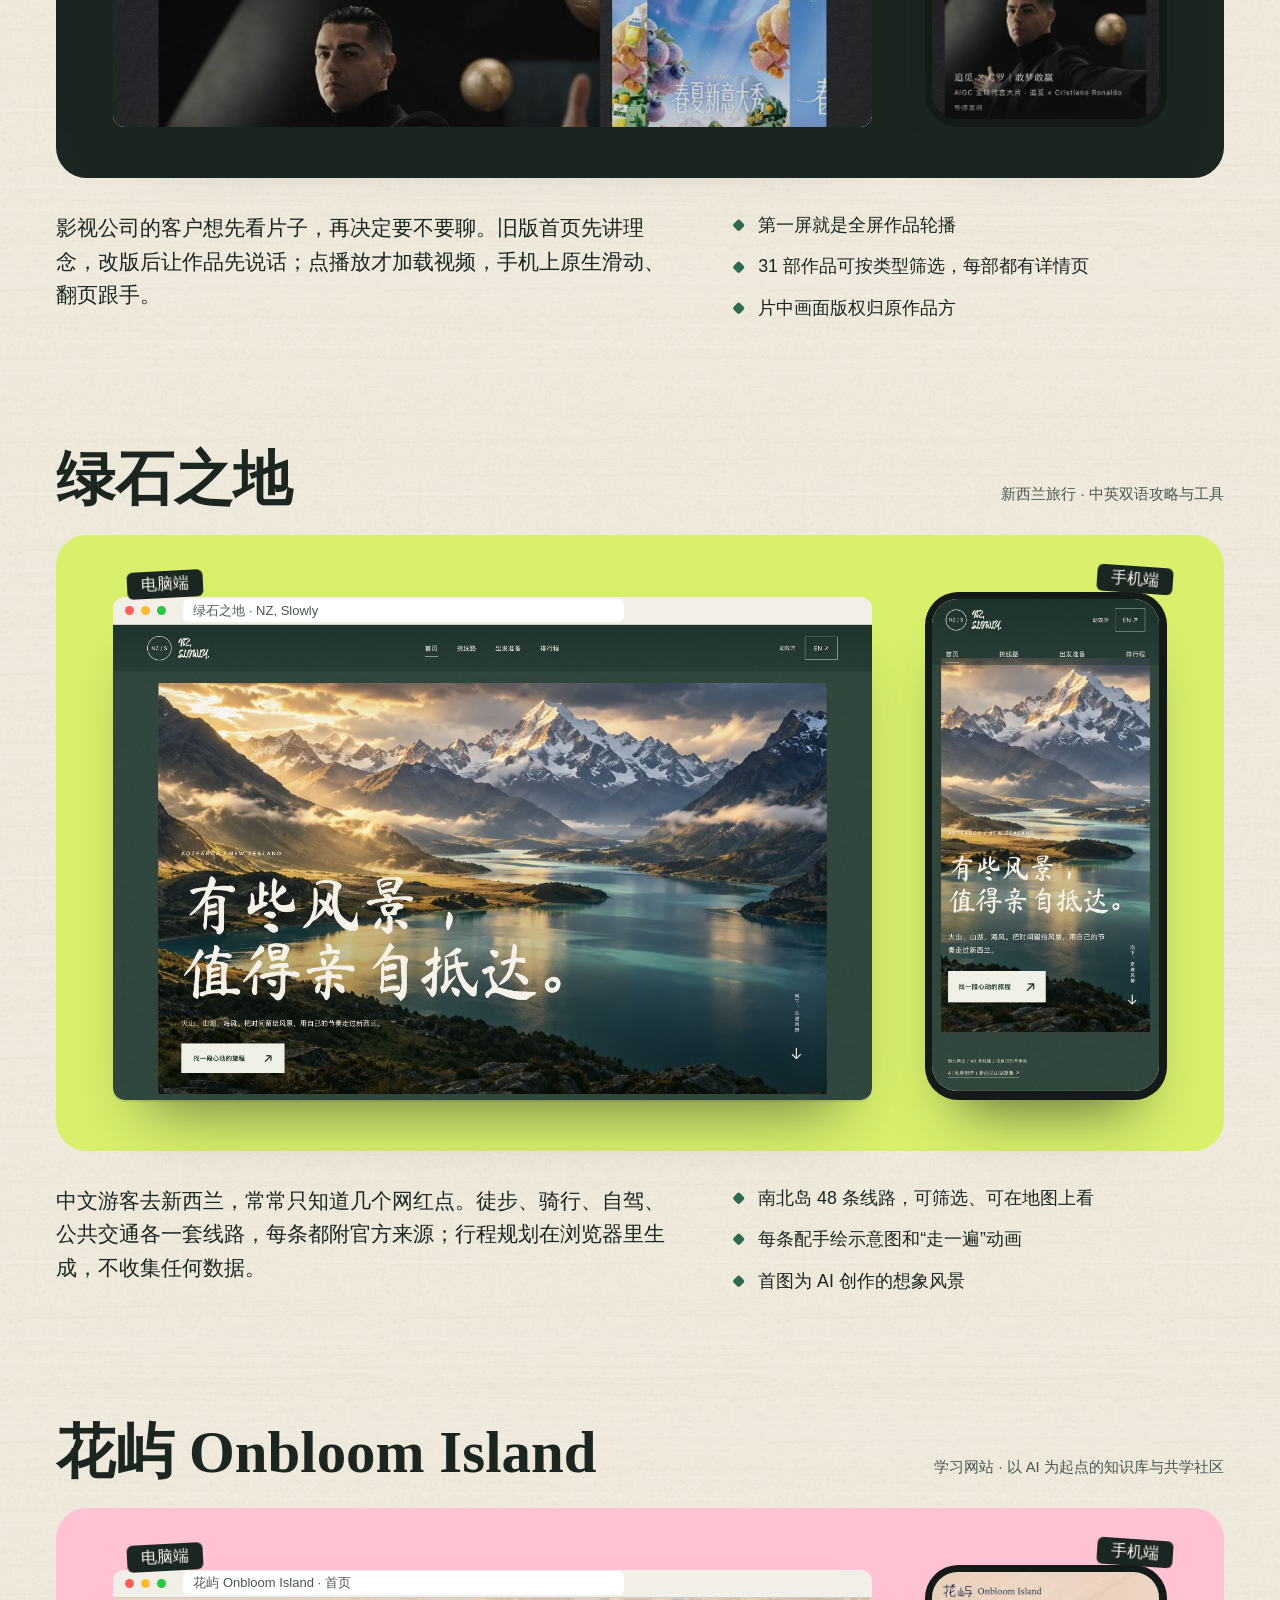
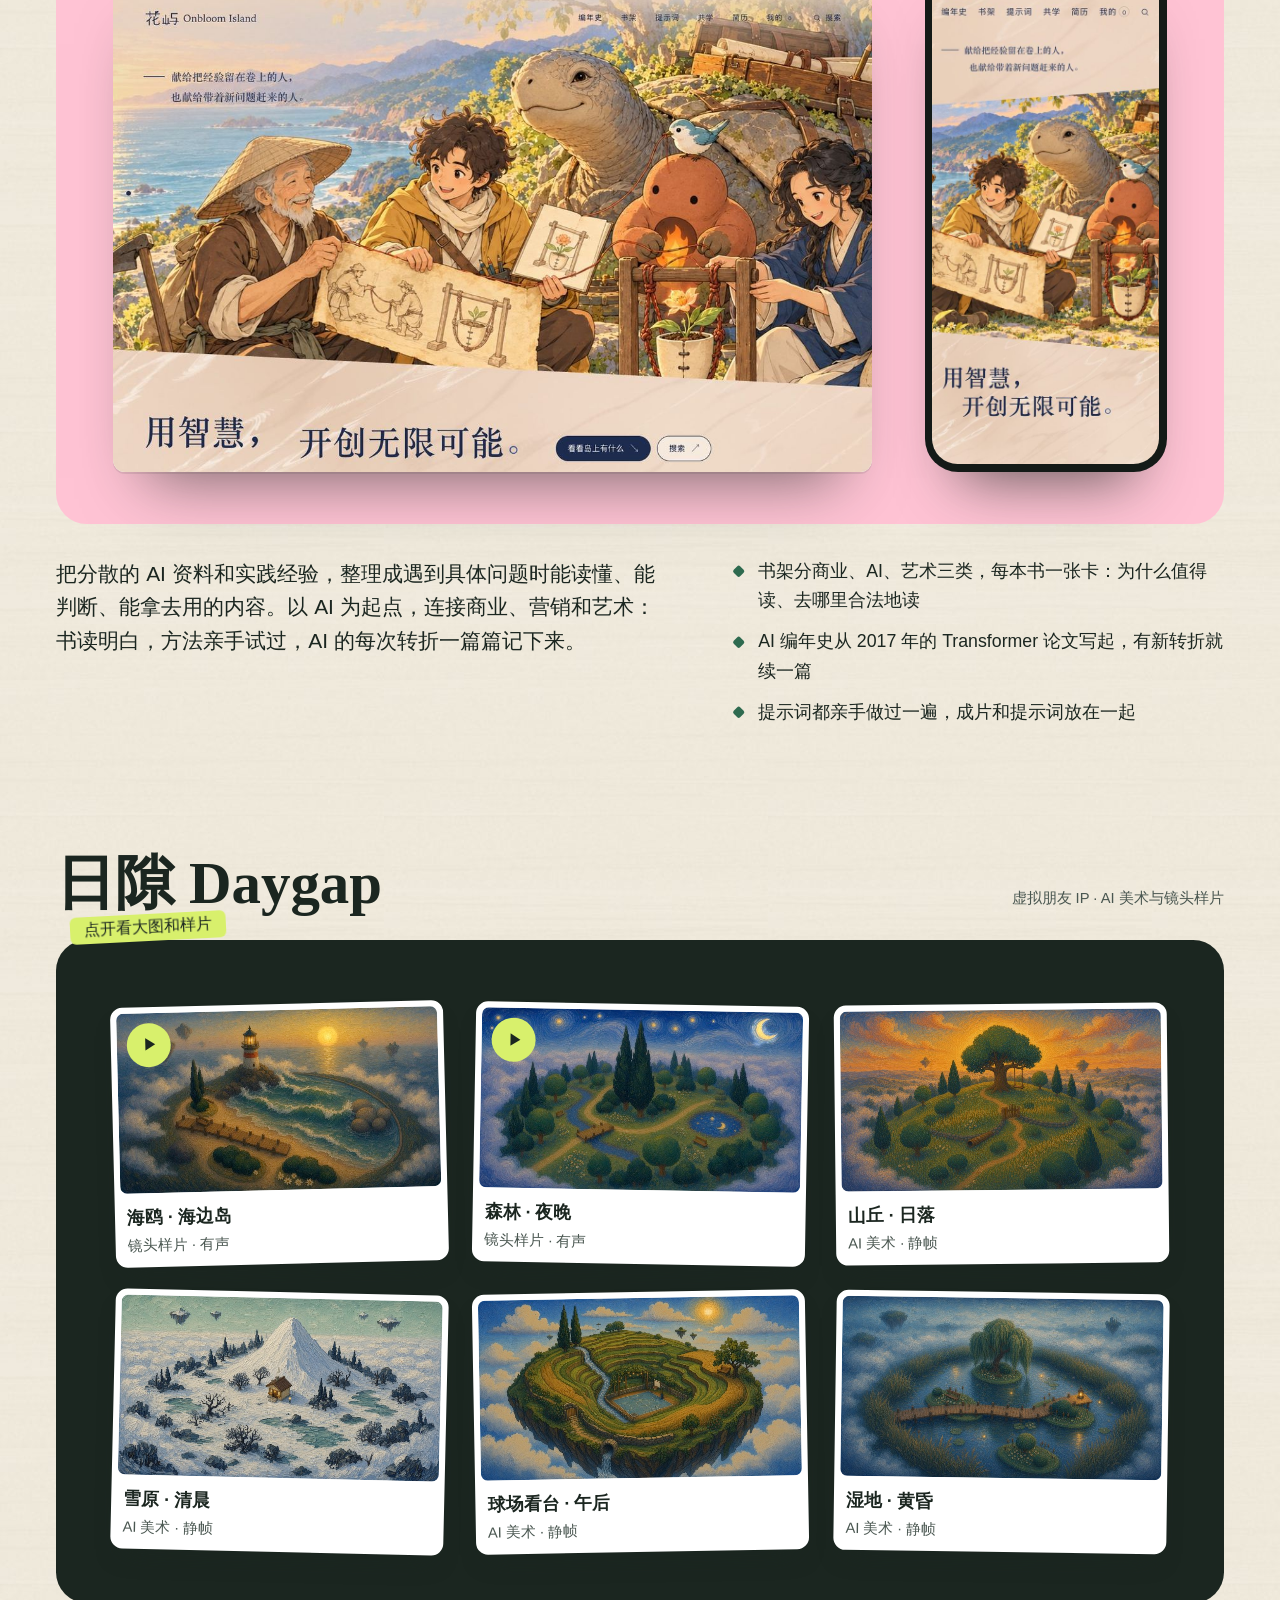
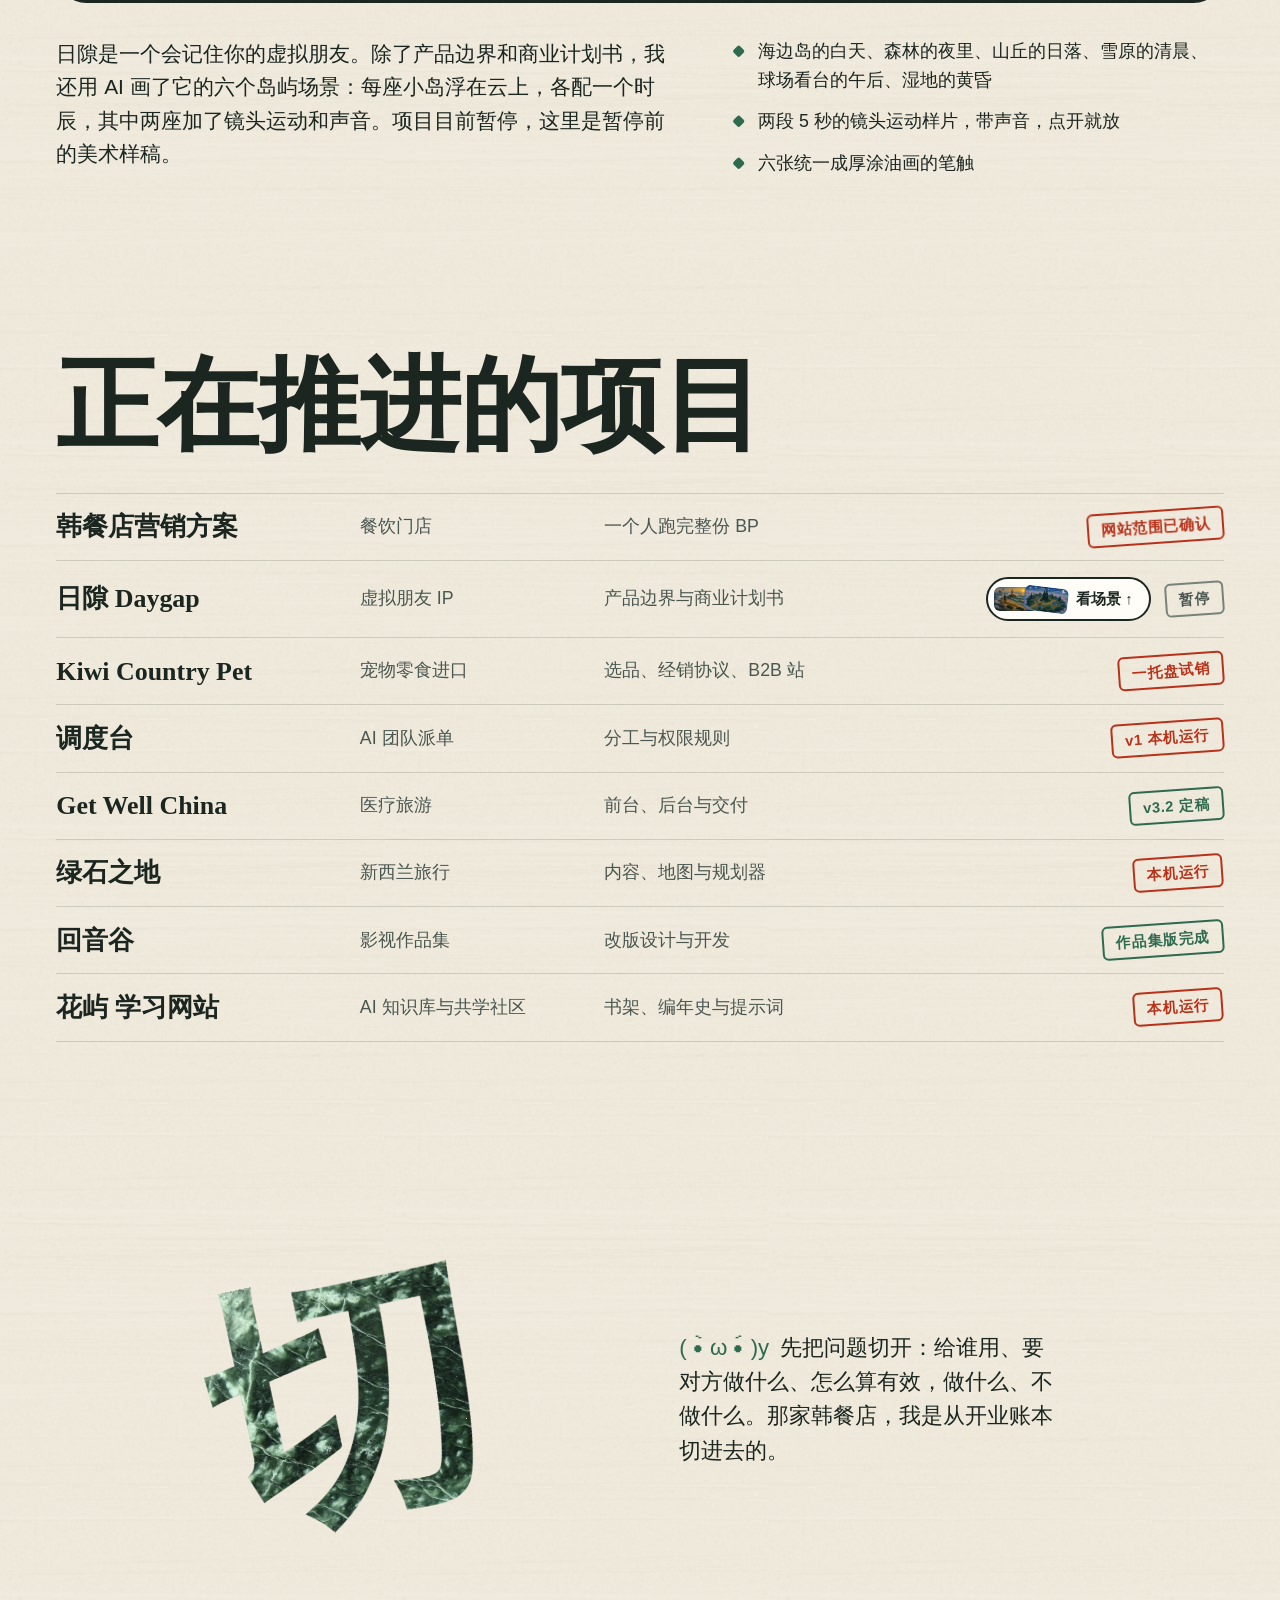
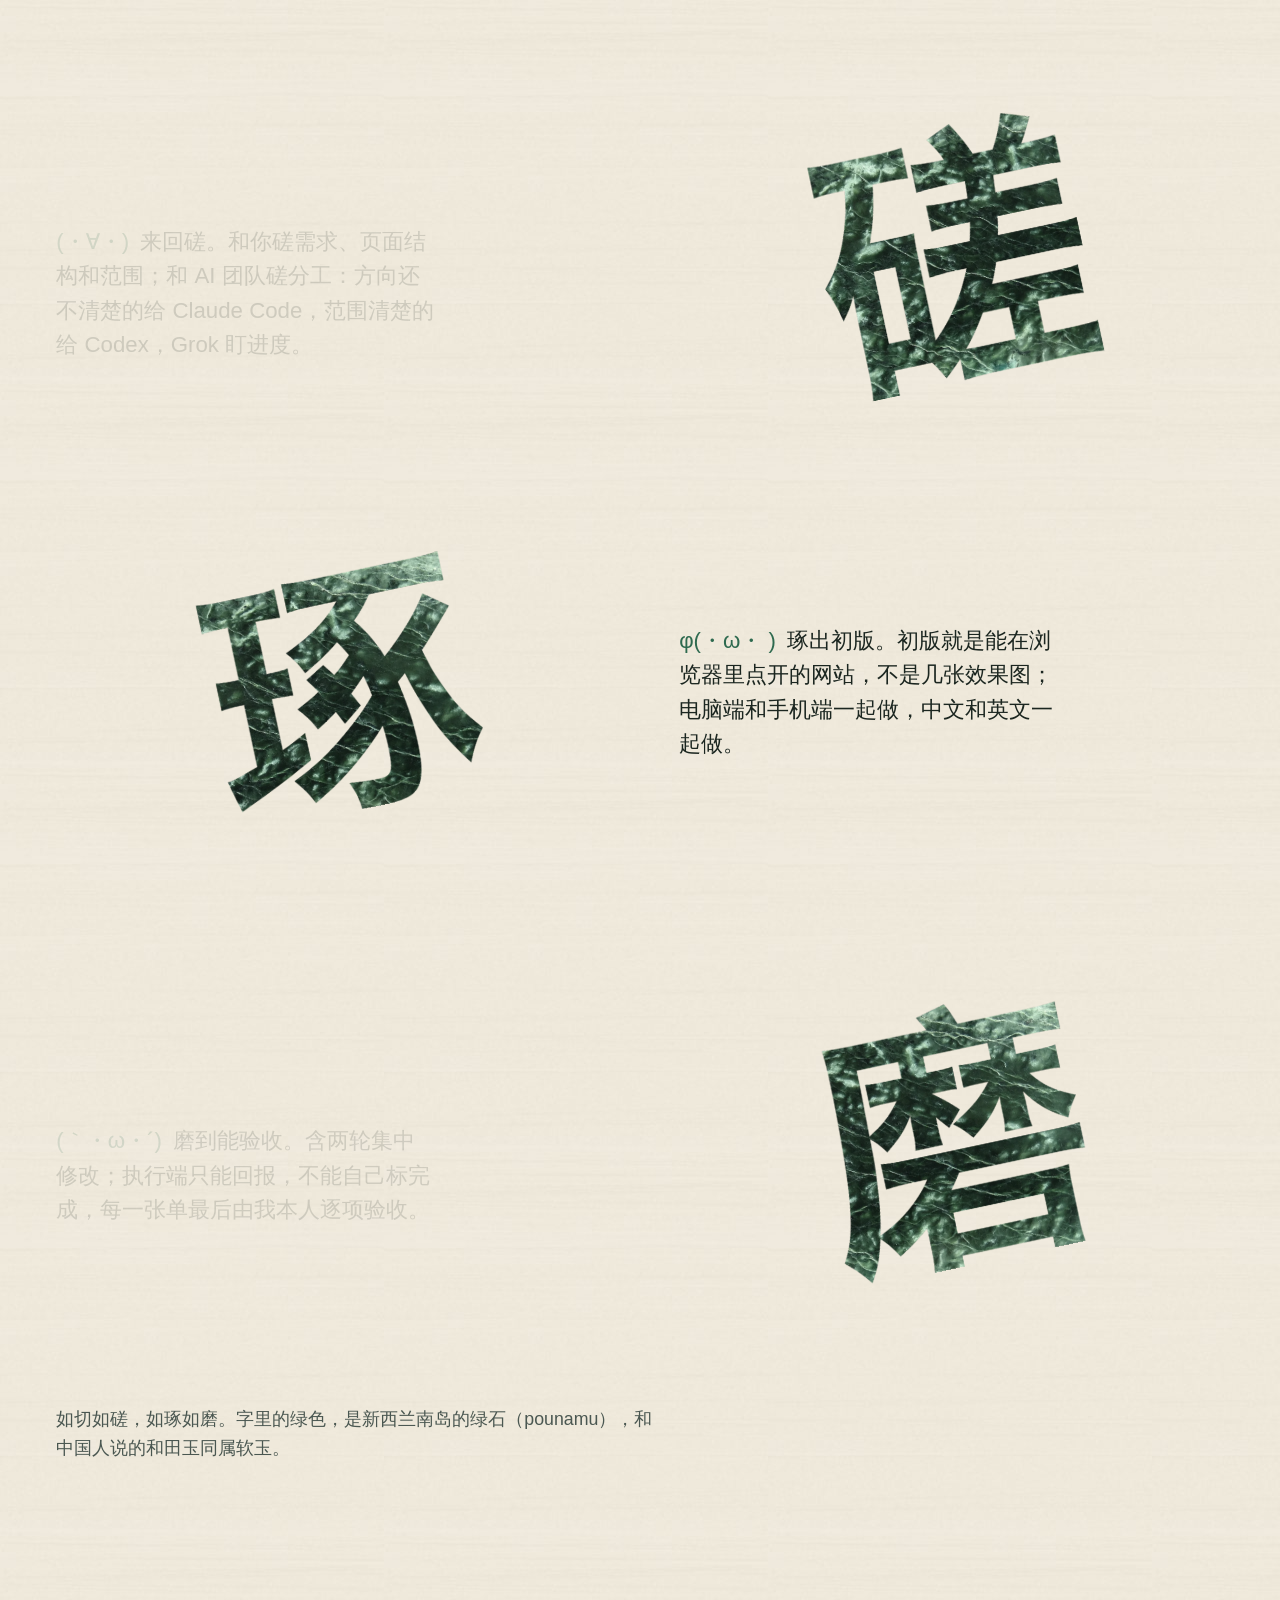
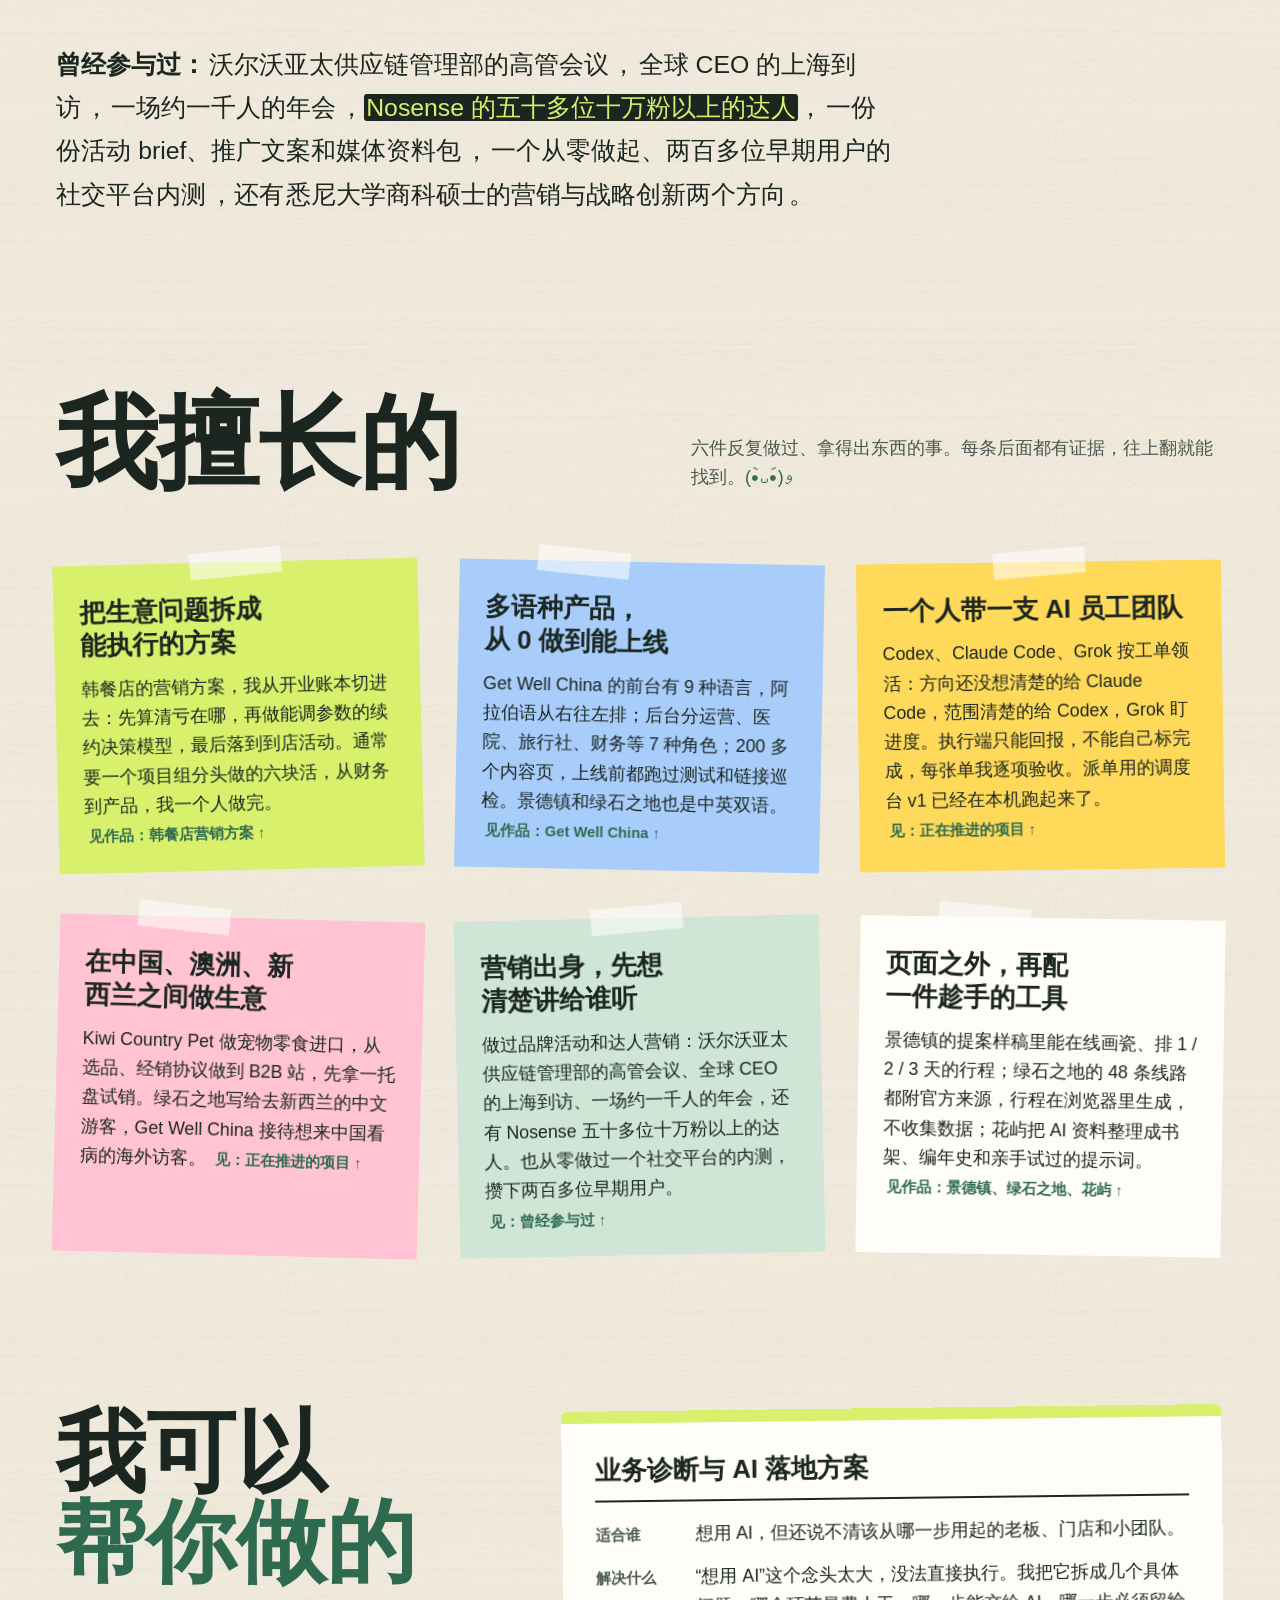
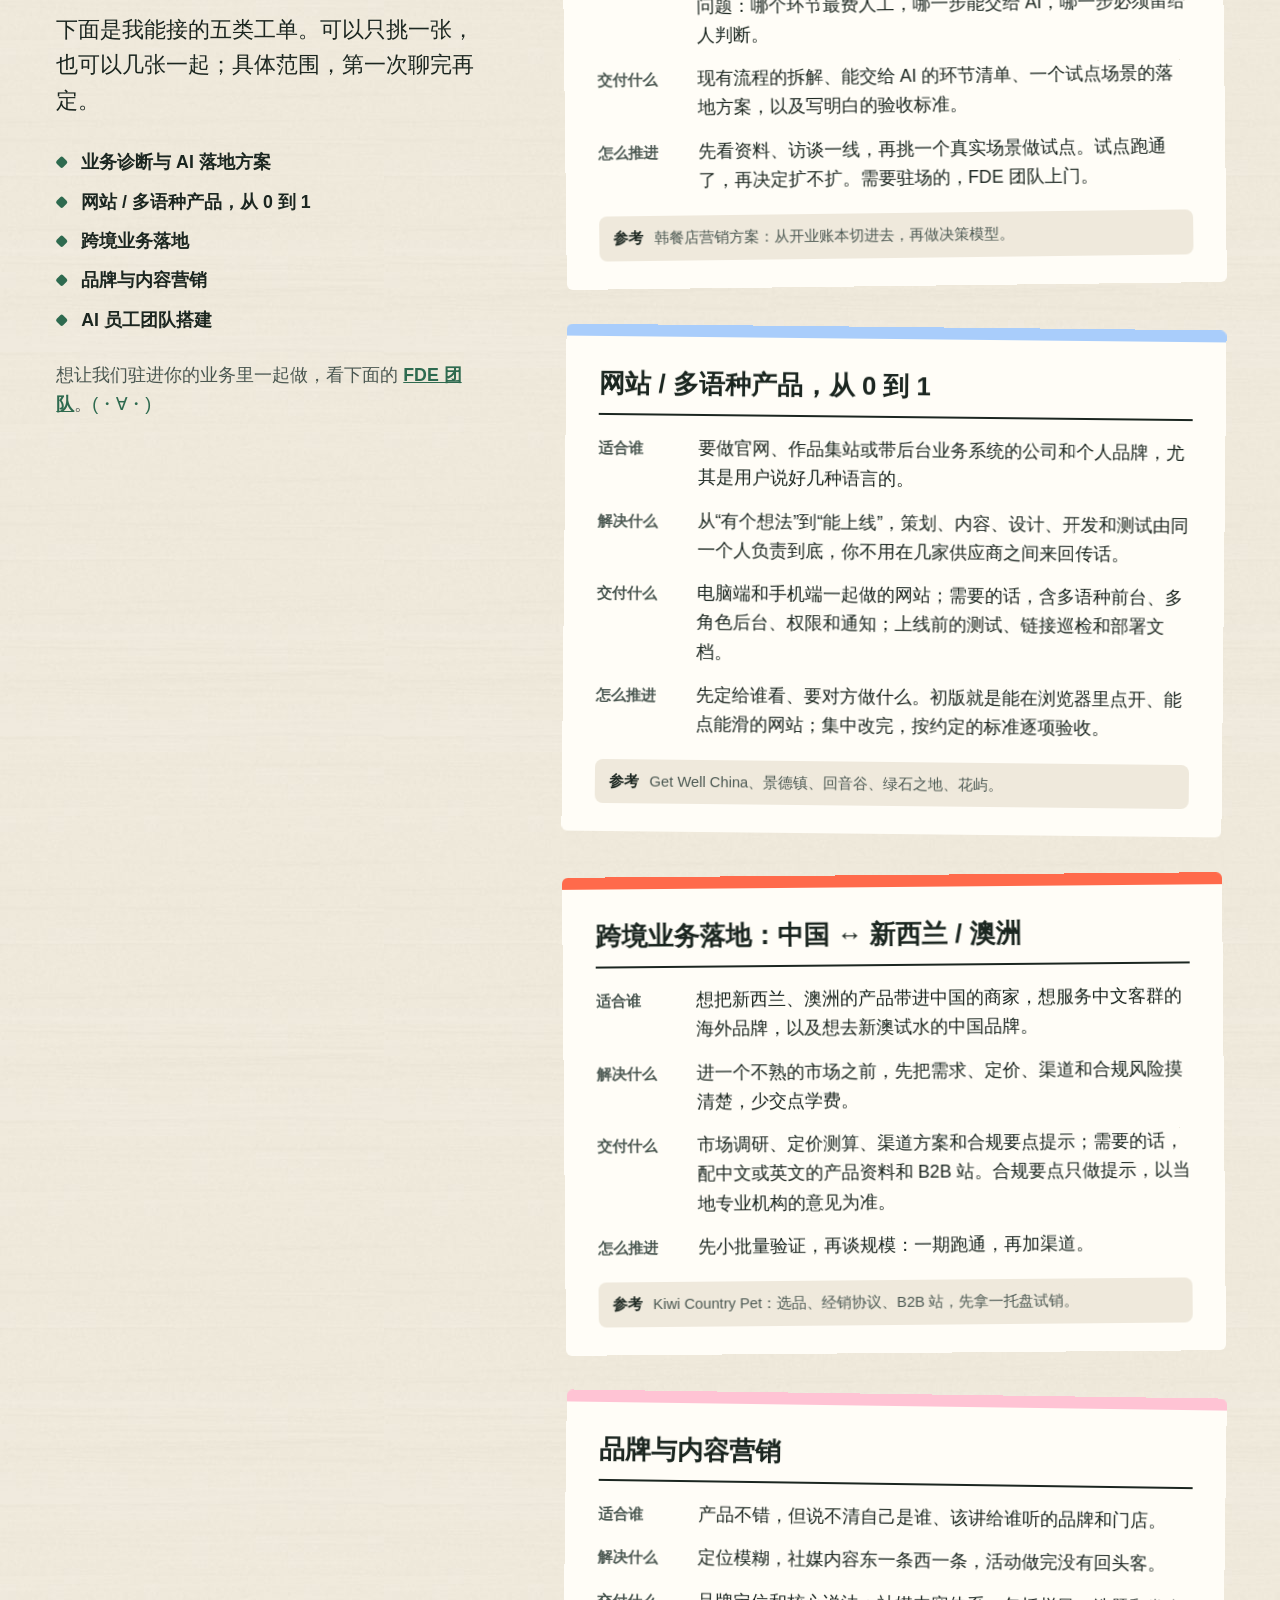
==== commit 3da0de7d: "English page: show the English Pounamu Atlas and Onbloom Island screens; add the brand film A Cup's " ====
--- a/index.html
+++ b/index.html
@@ -133,6 +133,23 @@
         <li>9 种语言的前台，含阿拉伯语从右到左排版</li>
         <li>运营、医院、旅行社、财务等 7 种后台角色</li>
         <li>200 多个内容页，上线前跑完测试和链接巡检</li>
+      </ul>
+    </div>
+  </article>
+
+  <article class="case case-dark case-film" id="film" style="--mat:var(--ink)">
+    <header class="case-head"><h3>一只杯子的旅程 <small>A Cup’s Journey</small></h3><p class="kind">Get Well China 品牌短片 · AI 视频</p></header>
+    <div class="stage">
+      <figure class="film">
+        <video controls playsinline preload="none" poster="assets/film/a-cups-journey-poster.jpg" width="1280" height="720" aria-label="一只杯子的旅程，Get Well China 的 46 秒品牌短片"><source src="assets/film/a-cups-journey.mp4" type="video/mp4"></video>
+        <figcaption class="tag">品牌短片 · 46 秒 · 有声</figcaption>
+      </figure>
+    </div>
+    <div class="case-body">
+      <p>为 Get Well China 首页做的 46 秒品牌短片。</p>
+      <ul class="facts">
+        <li>英文旁白，中英双语字幕</li>
+        <li>46 秒，1280 × 720</li>
       </ul>
     </div>
   </article>
--- a/v3.css
+++ b/v3.css
@@ -630,3 +630,10 @@
   html[lang="en"] .order dl div, html[lang="en"] .pace li { grid-template-columns: 1fr; }
   html[lang="en"] .dg-t { line-height: 1.3; }
 }
+
+/* ---------- the brand film: one wide player on the dark mat ---------- */
+.case-film .stage { display: block; padding-top: clamp(44px, 5vw, 72px); }
+.case-film h3 small { white-space: nowrap; }
+.film { position: relative; max-width: 1040px; margin: 0 auto; }
+.film video { display: block; width: 100%; height: auto; aspect-ratio: 16 / 9; border-radius: clamp(10px, 1.4vw, 18px); background: #000; box-shadow: 0 40px 60px -34px rgba(0, 0, 0, .8); }
+@media (max-width: 700px) { .case-film .stage { padding: 30px 12px 20px; } }
